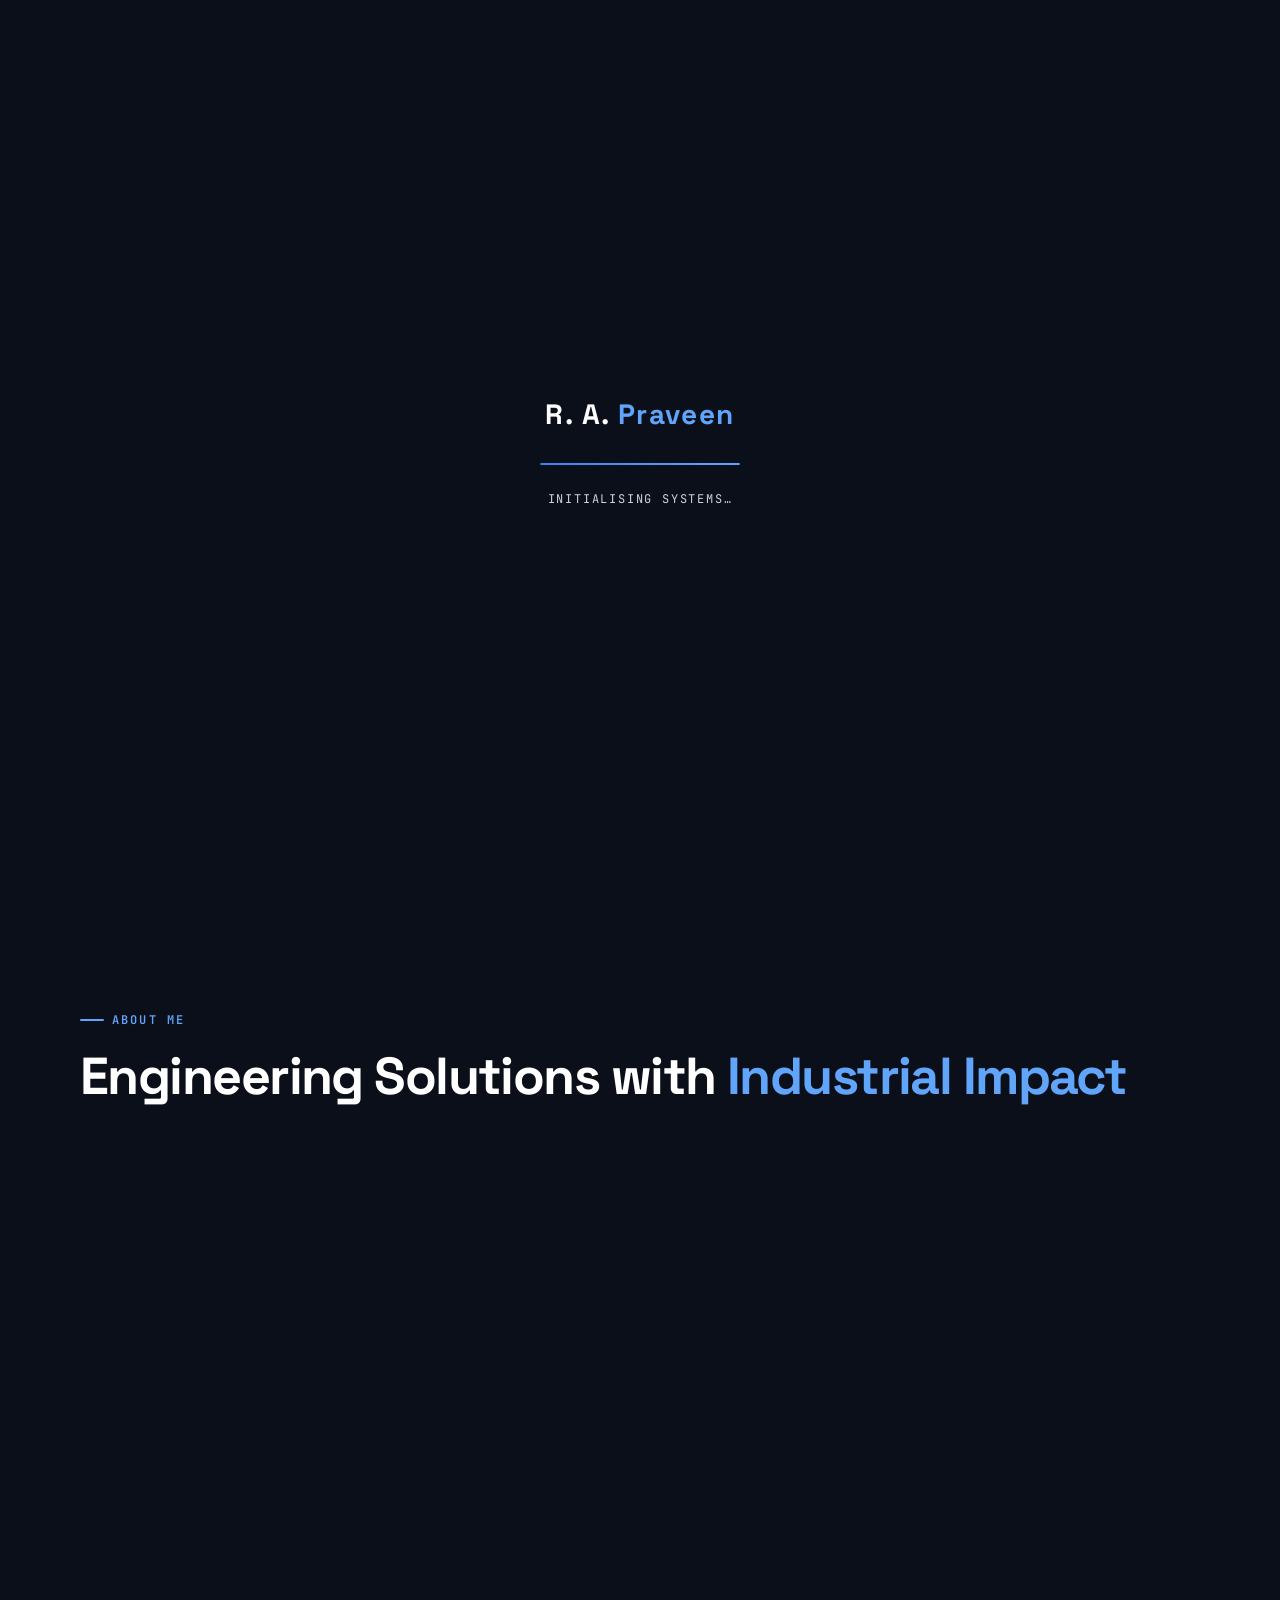
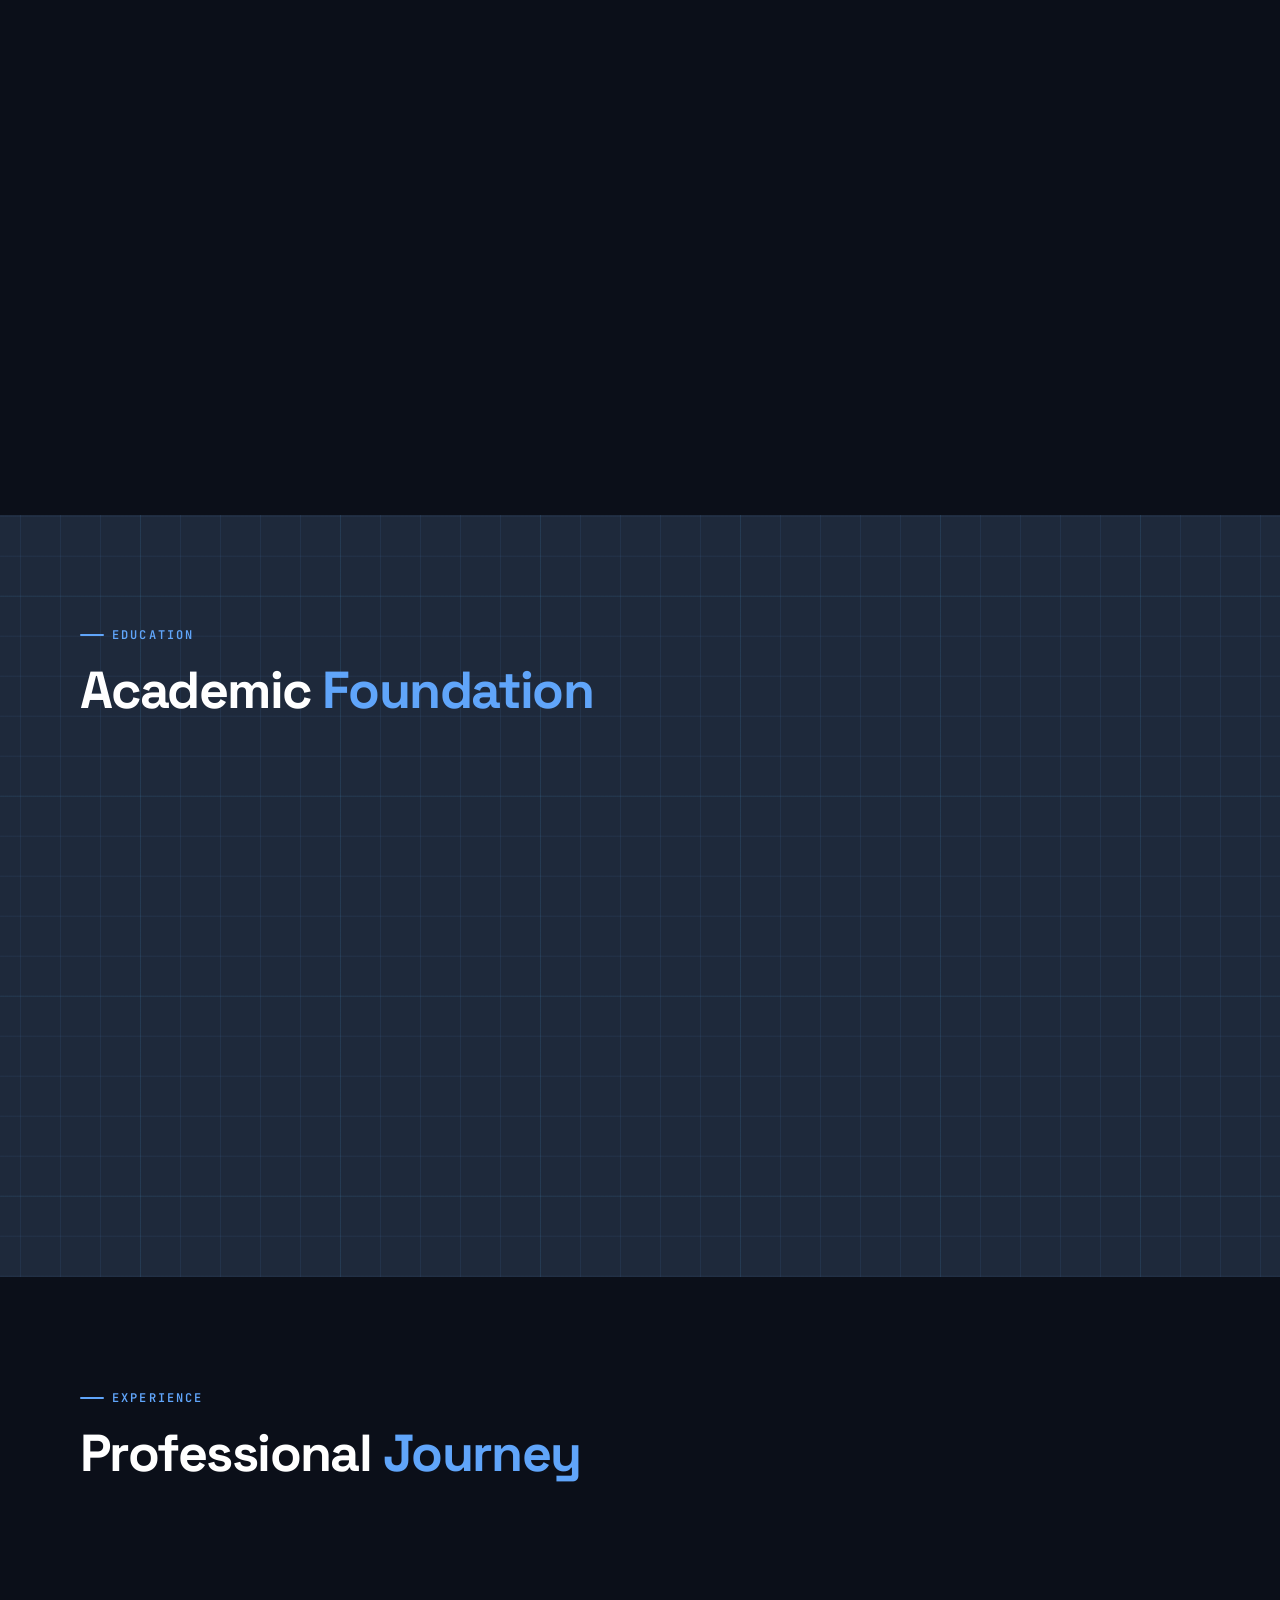
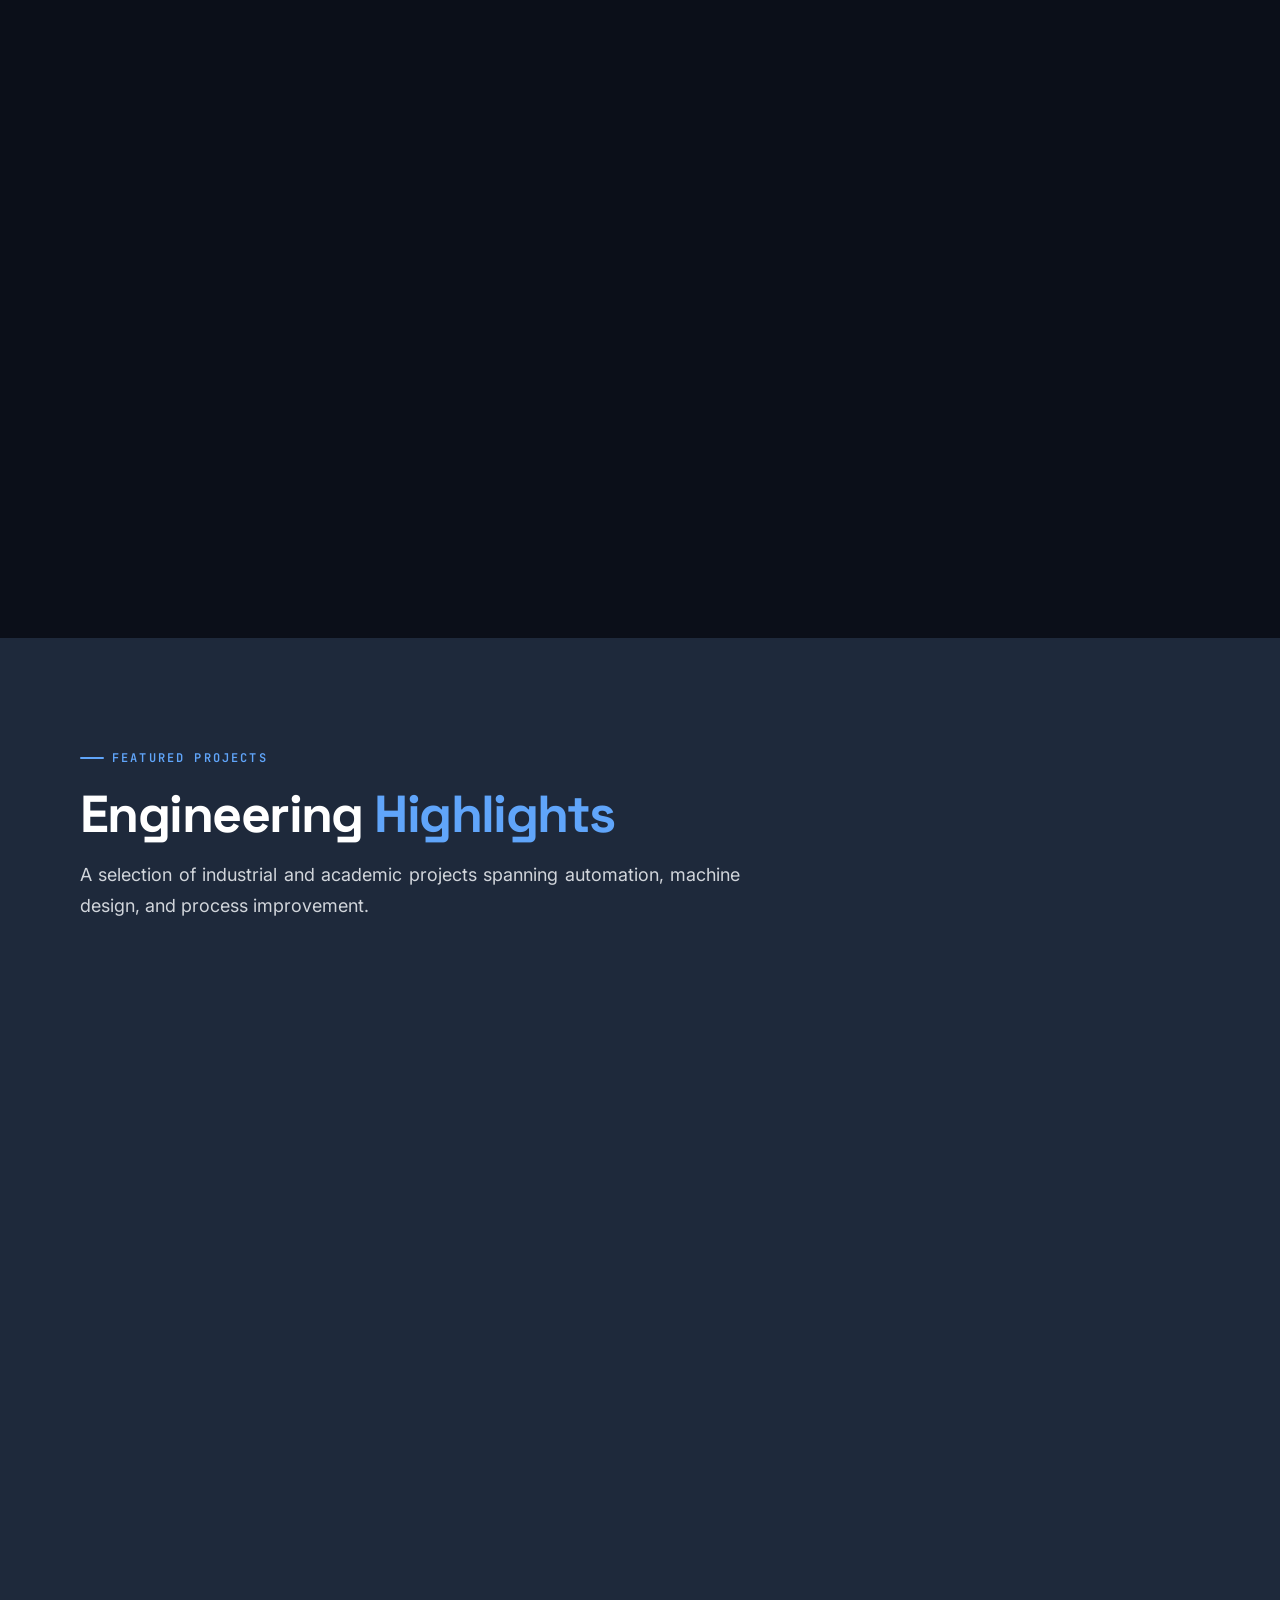
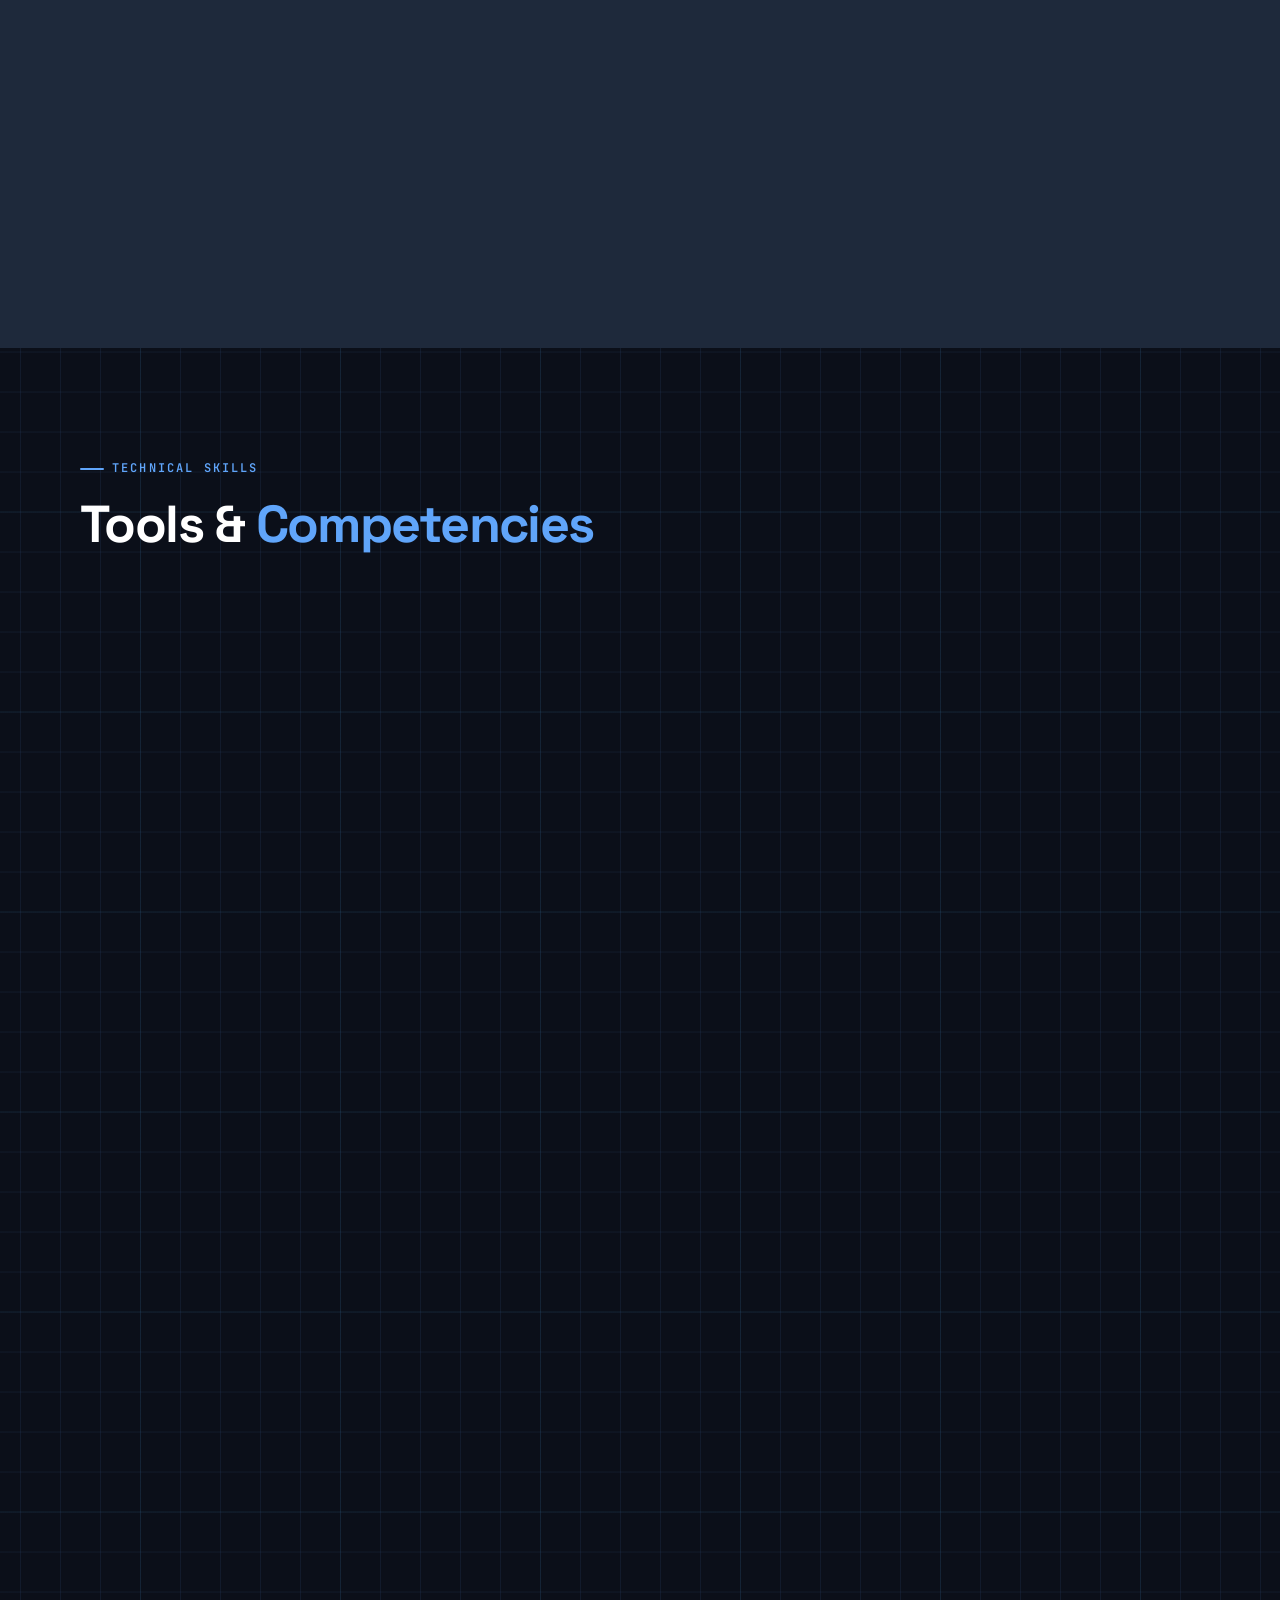
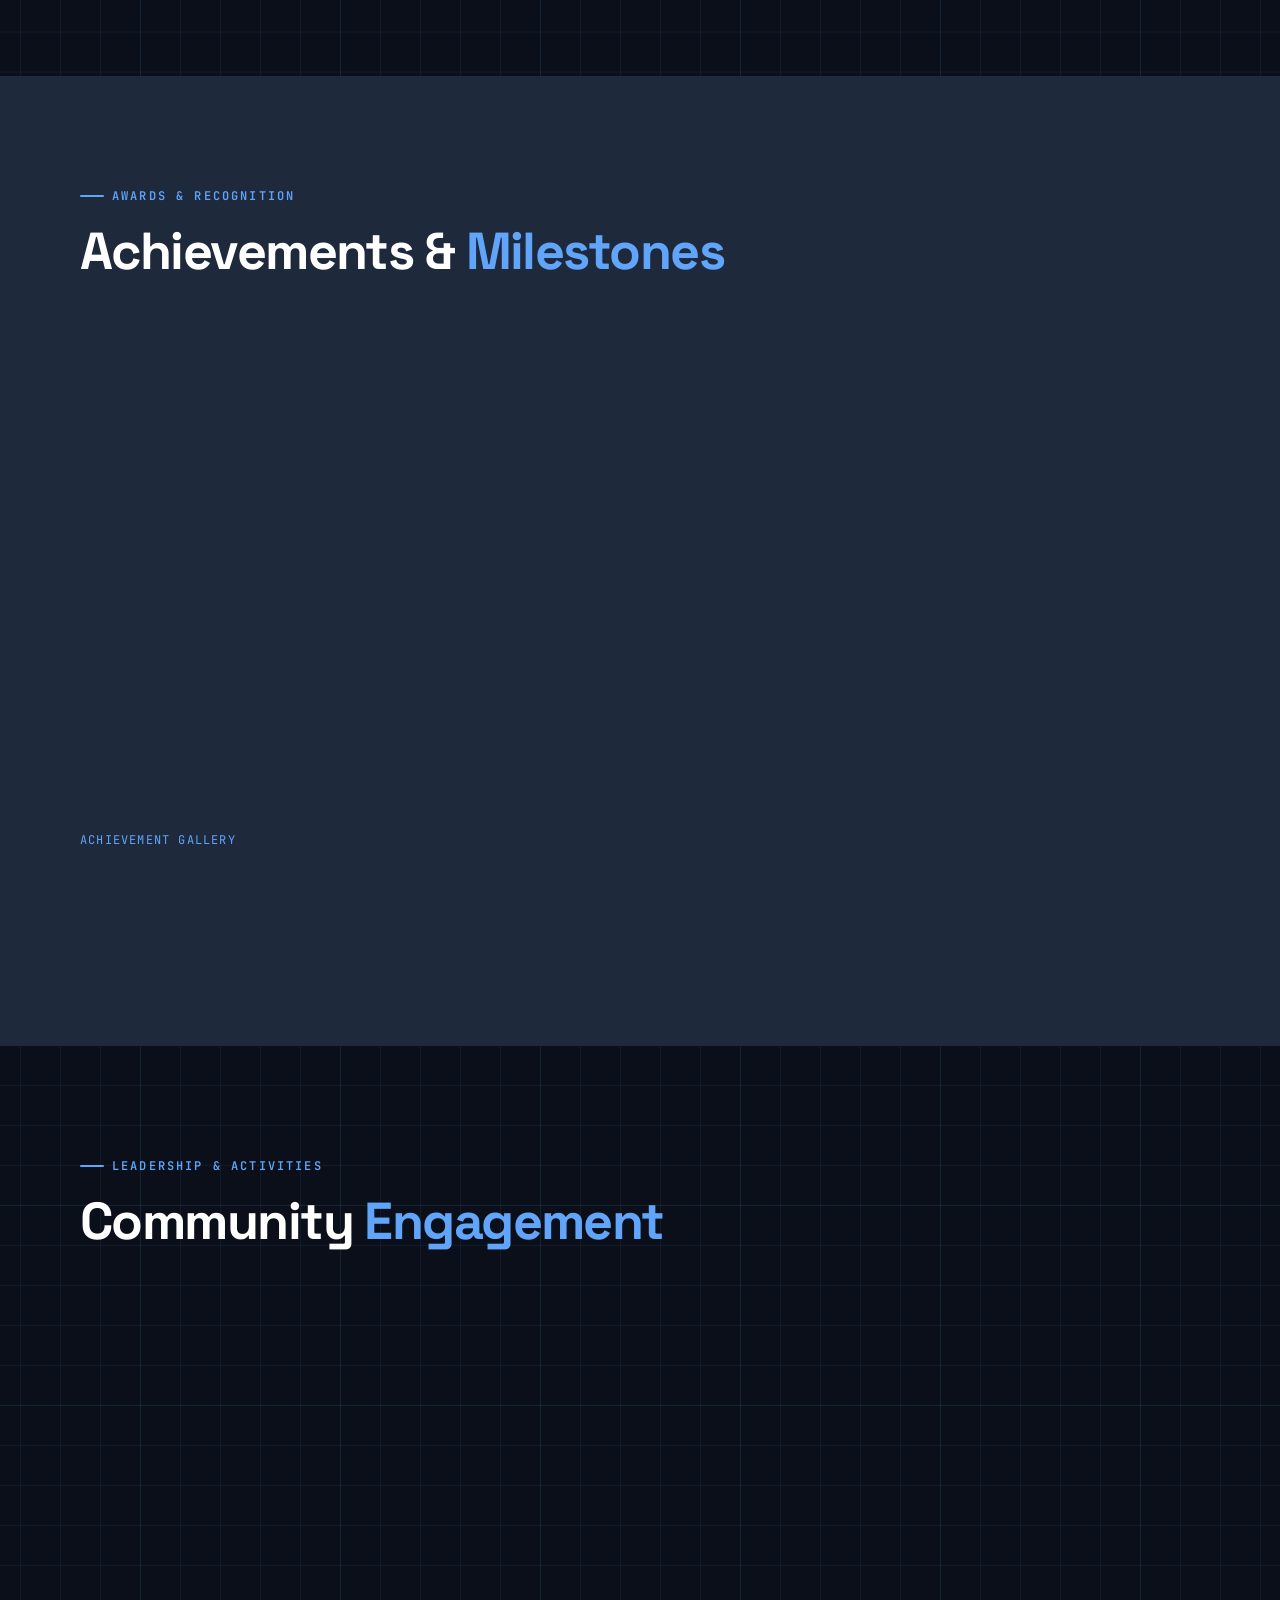
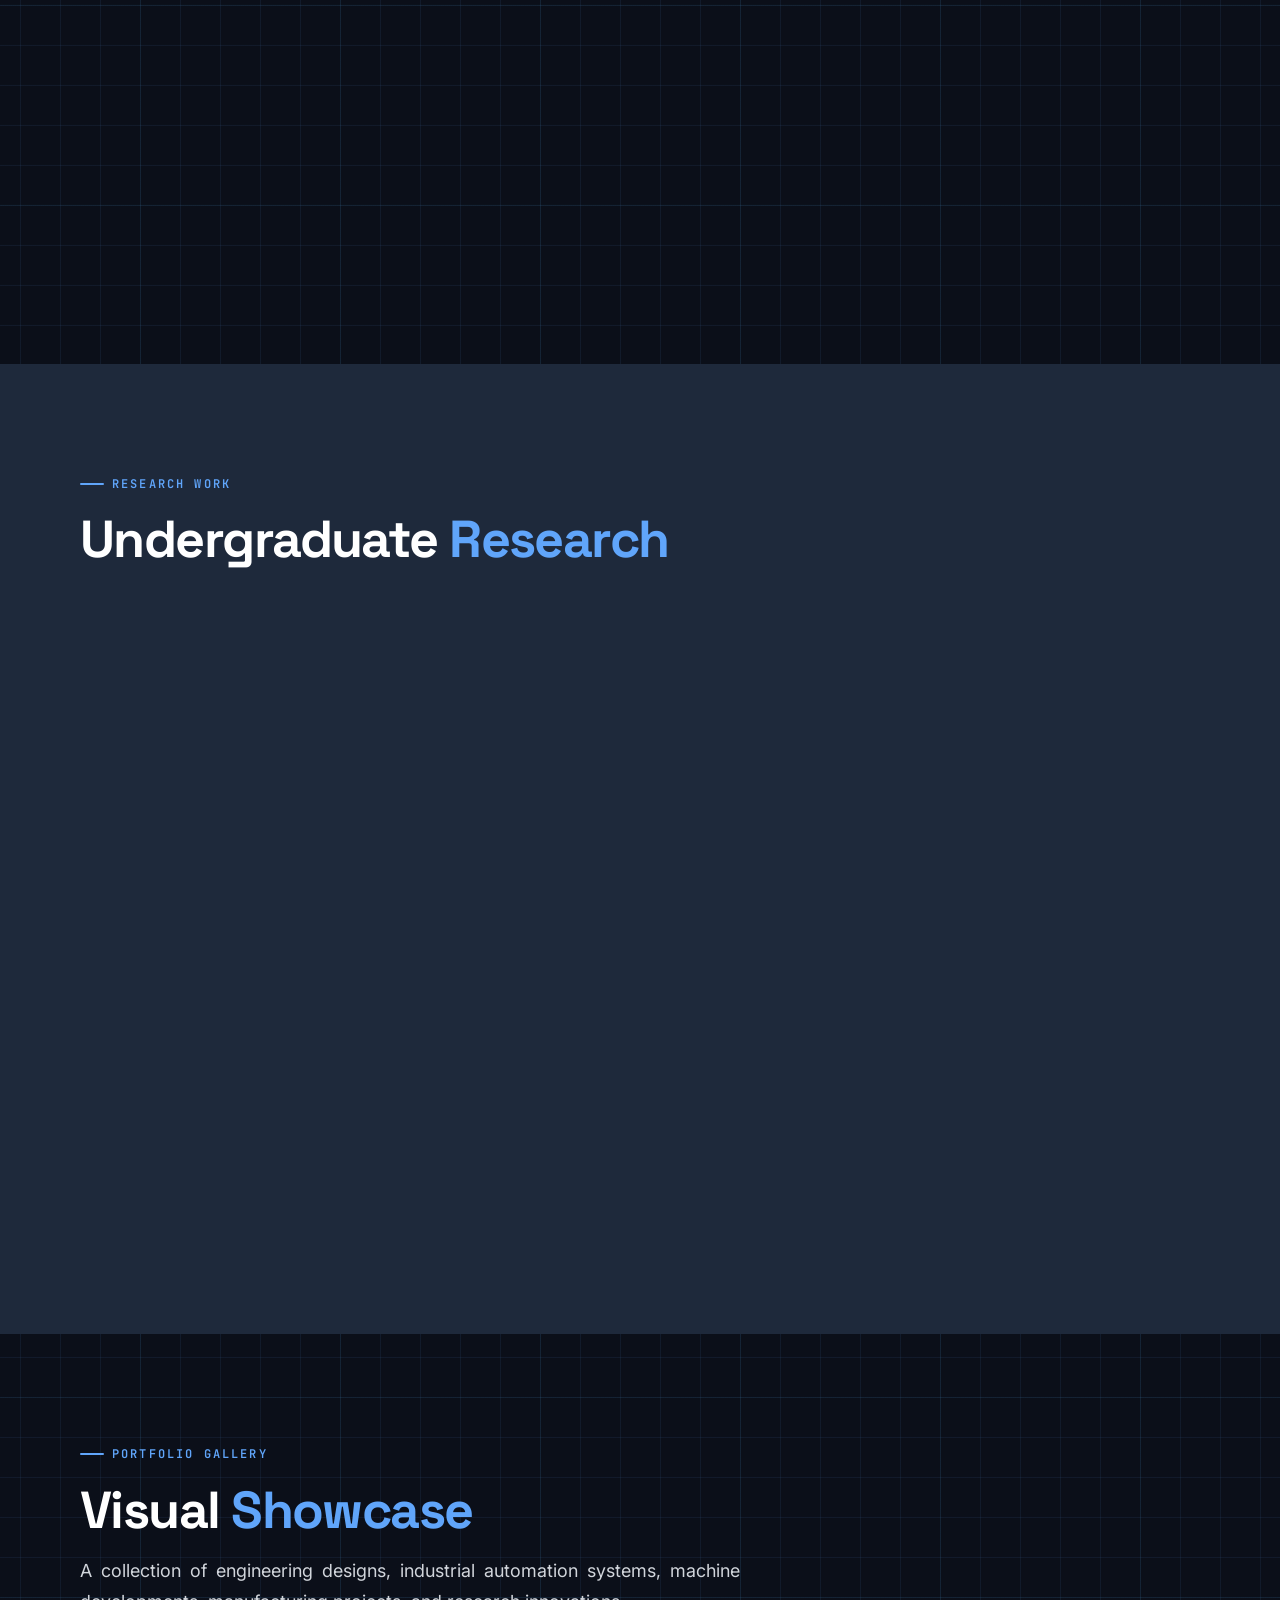
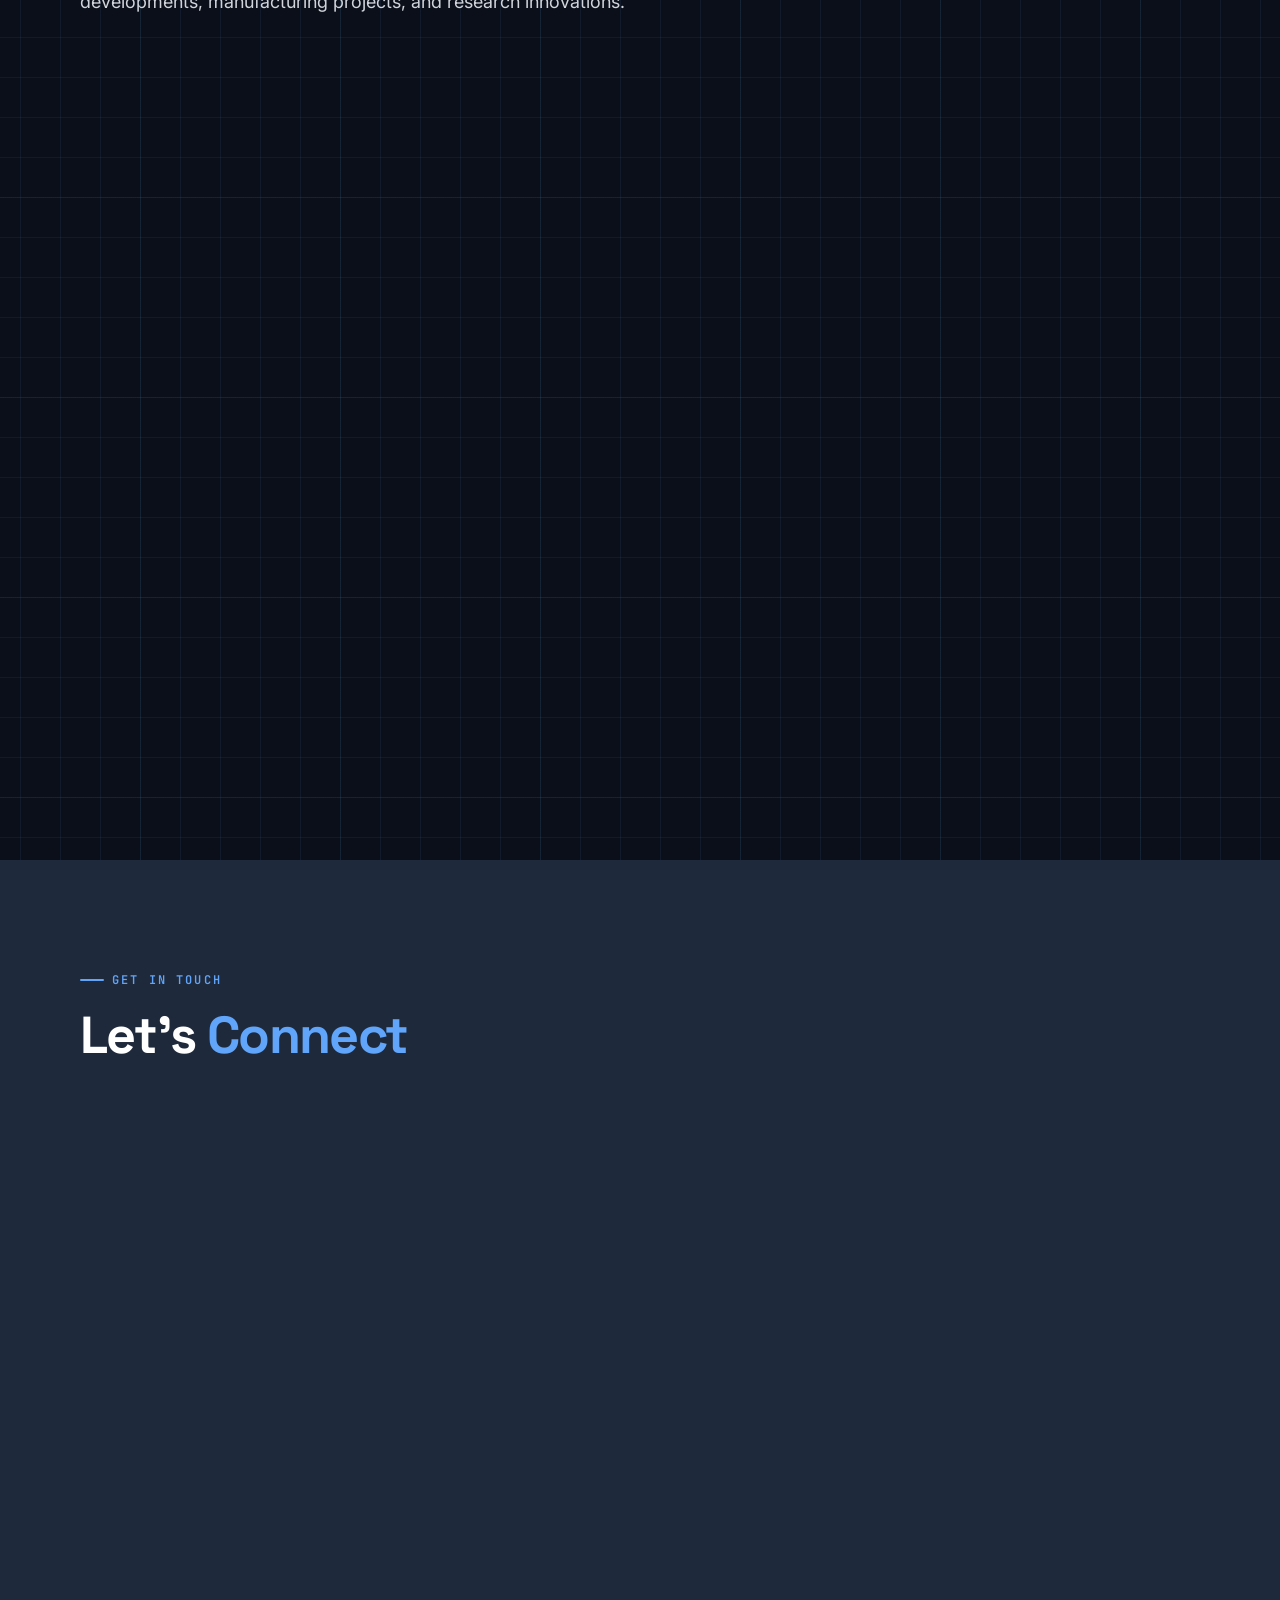
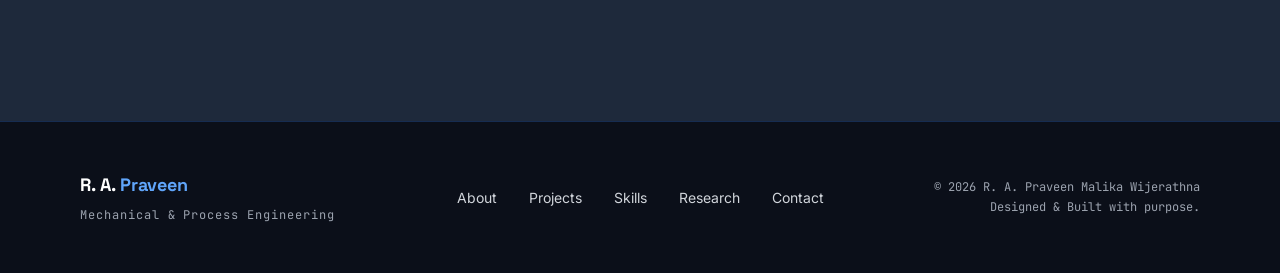
==== index.html @ 26862465 "Add dedicated project pages, update hero, fix email button" ====
<!DOCTYPE html>
<html lang="en" data-theme="dark">
<head>
  <meta charset="UTF-8" />
  <meta name="viewport" content="width=device-width, initial-scale=1.0" />
  <meta name="description" content="Portfolio of R. A. Praveen Malika Wijerathna — Graduate Mechanical Engineer specialising in industrial automation, machine design, PLC/HMI integration, and manufacturing process improvement." />
  <meta name="keywords" content="Mechanical Engineering, Graduate Engineer, Industrial Automation, PLC, HMI, SolidWorks, Machine Design, FMCG, Sri Lanka, University of Jaffna" />
  <meta name="author" content="R. A. Praveen Malika Wijerathna" />
  <title>Praveen Malika Wijerathna | Graduate Mechanical Engineer</title>

  <!-- Open Graph -->
  <meta property="og:title" content="Praveen Malika Wijerathna | Graduate Mechanical Engineer" />
  <meta property="og:description" content="Graduate Mechanical Engineer with hands-on industrial experience in machine design, manufacturing, process improvement, and engineering project execution." />
  <meta property="og:type" content="website" />

  <!-- Fonts -->
  <link rel="preconnect" href="https://fonts.googleapis.com" />
  <link rel="preconnect" href="https://fonts.gstatic.com" crossorigin />
  <link href="https://fonts.googleapis.com/css2?family=Space+Grotesk:wght@300;400;500;600;700&family=Inter:wght@300;400;500;600&family=JetBrains+Mono:wght@400;500;600&display=swap" rel="stylesheet" />

  <!-- Stylesheet -->
  <link rel="stylesheet" href="style.css" />

  <!-- Favicon (inline SVG data URI) -->
  <link rel="icon" href="data:image/svg+xml,<svg xmlns='http://www.w3.org/2000/svg' viewBox='0 0 32 32'><rect width='32' height='32' rx='6' fill='%23FF6B35'/><text x='50%25' y='50%25' dominant-baseline='central' text-anchor='middle' fill='white' font-size='18' font-family='sans-serif' font-weight='700'>P</text></svg>" />
</head>

<body>

  <!-- ══════════════════════════════════════════
       LOADING SCREEN
  ══════════════════════════════════════════ -->
  <div id="loading-screen" role="status" aria-label="Loading portfolio">
    <div class="loader-logo">R. A. <span>Praveen</span></div>
    <div class="loader-bar-track">
      <div class="loader-bar-fill"></div>
    </div>
    <div class="loader-label">Initialising Systems…</div>
  </div>

  <!-- ══════════════════════════════════════════
       SCROLL PROGRESS BAR
  ══════════════════════════════════════════ -->
  <div id="scroll-progress" role="progressbar" aria-label="Page scroll progress" aria-valuenow="0" aria-valuemin="0" aria-valuemax="100"></div>

  <!-- ══════════════════════════════════════════
       NAVIGATION
  ══════════════════════════════════════════ -->
  <header>
    <nav id="navbar" aria-label="Primary navigation">
      <div class="nav-inner">
        <!-- Logo -->
        <a href="#hero" class="nav-logo" aria-label="R. A. Praveen – Home">
          R. A.<span class="accent"> Praveen</span>
        </a>

        <!-- Desktop Links -->
        <ul class="nav-links" role="list">
          <li><a href="#about"      aria-label="Navigate to About section">About</a></li>
          <li><a href="#education"  aria-label="Navigate to Education section">Education</a></li>
          <li><a href="#experience" aria-label="Navigate to Experience section">Experience</a></li>
          <li><a href="#projects"   aria-label="Navigate to Projects section">Projects</a></li>
          <li><a href="#skills"     aria-label="Navigate to Skills section">Skills</a></li>
          <li><a href="#research"   aria-label="Navigate to Research section">Research</a></li>
          <li><a href="#contact"    aria-label="Navigate to Contact section">Contact</a></li>
        </ul>

        <!-- Controls -->
        <div class="nav-controls">
          <!-- Dark / Light Toggle -->
          <button class="theme-toggle" id="theme-toggle" aria-label="Toggle dark/light theme">
            <!-- Moon icon (shown in dark mode) -->
            <svg id="icon-moon" xmlns="http://www.w3.org/2000/svg" viewBox="0 0 24 24" fill="none" stroke="currentColor" stroke-width="2" stroke-linecap="round" stroke-linejoin="round" aria-hidden="true">
              <path d="M21 12.79A9 9 0 1 1 11.21 3 7 7 0 0 0 21 12.79z"/>
            </svg>
            <!-- Sun icon (shown in light mode) -->
            <svg id="icon-sun" xmlns="http://www.w3.org/2000/svg" viewBox="0 0 24 24" fill="none" stroke="currentColor" stroke-width="2" stroke-linecap="round" stroke-linejoin="round" aria-hidden="true" style="display:none;">
              <circle cx="12" cy="12" r="5"/><line x1="12" y1="1" x2="12" y2="3"/><line x1="12" y1="21" x2="12" y2="23"/><line x1="4.22" y1="4.22" x2="5.64" y2="5.64"/><line x1="18.36" y1="18.36" x2="19.78" y2="19.78"/><line x1="1" y1="12" x2="3" y2="12"/><line x1="21" y1="12" x2="23" y2="12"/><line x1="4.22" y1="19.78" x2="5.64" y2="18.36"/><line x1="18.36" y1="5.64" x2="19.78" y2="4.22"/>
            </svg>
          </button>

          <!-- Hamburger (mobile) -->
          <button class="hamburger" id="hamburger" aria-label="Open navigation menu" aria-expanded="false" aria-controls="nav-drawer">
            <span></span>
            <span></span>
            <span></span>
          </button>
        </div>
      </div>
    </nav>

    <!-- Mobile drawer -->
    <nav class="nav-drawer" id="nav-drawer" aria-label="Mobile navigation" aria-hidden="true">
      <a href="#about"      class="drawer-link">About</a>
      <a href="#education"  class="drawer-link">Education</a>
      <a href="#experience" class="drawer-link">Experience</a>
      <a href="#projects"   class="drawer-link">Projects</a>
      <a href="#skills"     class="drawer-link">Skills</a>
      <a href="#research"   class="drawer-link">Research</a>
      <a href="#contact"    class="drawer-link">Contact</a>
    </nav>
  </header>

  <!-- ══════════════════════════════════════════
       MAIN CONTENT
  ══════════════════════════════════════════ -->
  <main>

    <!-- ─────────────────────────────────────
         1. HERO SECTION
    ───────────────────────────────────────── -->
    <section id="hero" aria-label="Hero introduction">

      <!-- BACKGROUND -->
      <div class="hero-bg" aria-hidden="true">
        <div class="hero-bg-img"></div>
        <div class="hero-bg-overlay"></div>
        <div class="hero-bg-grid"></div>
      </div>

      <!-- FLOATING TECH SVGs -->
      <div class="hero-tech-elements" aria-hidden="true">
        <div class="tech-vector tv-gear" style="top:12%;left:4%;">
          <svg width="120" height="80" viewBox="0 0 130 90" fill="none" stroke="currentColor" stroke-width="1.2">
            <g class="gear-large" style="transform-origin:45px 45px;"><circle cx="45" cy="45" r="10" opacity="0.4"/><circle cx="45" cy="45" r="32"/><path d="M45 13L45 7M45 77L45 83M13 45L7 45M77 45L83 45"/><circle cx="45" cy="45" r="20" stroke-dasharray="2,2" opacity="0.4"/></g>
            <g class="gear-small" style="transform-origin:95px 45px;"><circle cx="95" cy="45" r="6" opacity="0.4"/><circle cx="95" cy="45" r="21"/><path d="M95 24L95 20M95 66L95 70M74 45L70 45M116 45L120 45"/></g>
          </svg>
        </div>
        <div class="tech-vector tv-plc" style="bottom:15%;left:4%;">
          <svg width="110" height="120" viewBox="0 0 120 150" fill="none" stroke="currentColor" stroke-width="1.2">
            <path d="M10 10L50 10L50 60L110 60" opacity="0.3"/>
            <path d="M10 90L70 90L70 40L110 40" opacity="0.3"/>
            <path class="circuit-pulse cp-1" d="M10 10L50 10L50 60L110 60"/>
            <path class="circuit-pulse cp-2" d="M10 90L70 90L70 40L110 40"/>
            <circle cx="10" cy="10" r="3" fill="currentColor" opacity="0.5"/>
            <circle cx="10" cy="90" r="3" fill="currentColor" opacity="0.5"/>
            <rect x="75" y="5" width="35" height="22" rx="2" stroke-dasharray="2,2" opacity="0.4"/>
            <text x="92" y="19" font-family="monospace" font-size="8" fill="currentColor" opacity="0.6" text-anchor="middle">CPU</text>
          </svg>
        </div>
      </div>

      <!-- MAIN HERO CONTENT -->
      <div class="hero-content-wrapper">
        <div class="hero-two-col">

          <!-- LEFT: Text Content -->
          <div class="hero-left">

            <!-- Available Badge -->
            <div class="hero-available-badge">
              <span class="hero-badge-dot"></span>
              Available for Opportunities
            </div>

            <!-- Name -->
            <h1 class="hero-name">
              <span class="hero-name-first">R. A. Praveen</span>
              <span class="hero-name-last">Malika Wijerathna</span>
            </h1>

            <!-- Title line -->
            <div class="hero-title-line">
              <span class="hero-dash">—</span>
              <span class="hero-title-text">Graduate Mechanical Engineer</span>
              <span class="hero-title-sep"> | </span>
              <span class="hero-title-uni">University of Jaffna</span>
            </div>

            <!-- Description -->
            <p class="hero-desc">
              Graduate Mechanical Engineer with hands-on industrial experience in machine design, manufacturing, process improvement, and engineering project execution within a high-volume FMCG environment. Experienced in developing industrial equipment, supervising fabrication, coordinating equipment installation and commissioning, and implementing practical engineering solutions. Proficient in SolidWorks, PLC/HMI integration, engineering documentation, and cross-functional collaboration, with a strong commitment to continuous improvement and operational excellence.
            </p>

            <!-- Buttons -->
            <div class="hero-btns">
              <a href="CV_Praveen_new.pdf" class="hero-btn-primary" download="CV_Praveen_new.pdf" aria-label="Download CV as PDF">
                <svg xmlns="http://www.w3.org/2000/svg" viewBox="0 0 24 24" fill="none" stroke="currentColor" stroke-width="2.2" stroke-linecap="round" stroke-linejoin="round" aria-hidden="true"><path d="M21 15v4a2 2 0 0 1-2 2H5a2 2 0 0 1-2-2v-4"/><polyline points="7 10 12 15 17 10"/><line x1="12" y1="15" x2="12" y2="3"/></svg>
                <div class="hero-btn-label">
                  <strong>Download CV</strong>
                  <small>CV</small>
                </div>
              </a>
              <a href="mailto:Praveenmalika7@gmail.com?subject=Engineering%20Portfolio%20Inquiry&amp;body=Hello%20Praveen,%0D%0A%0D%0AI%20visited%20your%20engineering%20portfolio%20and%20would%20like%20to%20contact%20you%20regarding%20an%20opportunity.%0D%0A%0D%0ARegards," class="hero-btn-outline" aria-label="Send Email to Praveen">
                <svg xmlns="http://www.w3.org/2000/svg" viewBox="0 0 24 24" fill="none" stroke="currentColor" stroke-width="2.2" stroke-linecap="round" stroke-linejoin="round" aria-hidden="true"><path d="M4 4h16c1.1 0 2 .9 2 2v12c0 1.1-.9 2-2 2H4c-1.1 0-2-.9-2-2V6c0-1.1.9-2 2-2z"/><polyline points="22,6 12,13 2,6"/></svg>
                Get In Touch
              </a>

            </div>

            <!-- Stats Row – Glassmorphism Cards -->
            <div class="hero-stats">
              <div class="hero-stat-card">
                <div class="hero-stat-icon">
                  <svg xmlns="http://www.w3.org/2000/svg" viewBox="0 0 24 24" fill="none" stroke="currentColor" stroke-width="2" stroke-linecap="round" stroke-linejoin="round"><rect x="2" y="7" width="20" height="14" rx="2"/><path d="M16 7V5a2 2 0 0 0-2-2h-4a2 2 0 0 0-2 2v2"/></svg>
                </div>
                <div class="hero-stat-val"><span class="hero-stat-num" data-target="1">0</span><span class="hero-stat-sfx">+</span></div>
                <div class="hero-stat-label">Industrial<br>Experience</div>
              </div>
              <div class="hero-stat-card">
                <div class="hero-stat-icon">
                  <svg xmlns="http://www.w3.org/2000/svg" viewBox="0 0 24 24" fill="none" stroke="currentColor" stroke-width="2" stroke-linecap="round" stroke-linejoin="round"><circle cx="12" cy="12" r="3"/><path d="M19.07 4.93a10 10 0 0 1 0 14.14"/><path d="M4.93 4.93a10 10 0 0 0 0 14.14"/><path d="M15.54 8.46a5 5 0 0 1 0 7.07"/><path d="M8.46 8.46a5 5 0 0 0 0 7.07"/></svg>
                </div>
                <div class="hero-stat-val"><span class="hero-stat-num" data-target="5">0</span><span class="hero-stat-sfx">+</span></div>
                <div class="hero-stat-label">Engineering<br>Projects</div>
              </div>
              <div class="hero-stat-card">
                <div class="hero-stat-icon">
                  <svg xmlns="http://www.w3.org/2000/svg" viewBox="0 0 24 24" fill="none" stroke="currentColor" stroke-width="2" stroke-linecap="round" stroke-linejoin="round"><circle cx="12" cy="8" r="6"/><path d="M15.477 12.89L17 22l-5-3-5 3 1.523-9.11"/></svg>
                </div>
                <div class="hero-stat-val"><span class="hero-stat-num" data-target="2">0</span><span class="hero-stat-sfx">×</span></div>
                <div class="hero-stat-label">IESL<br>Awards</div>
              </div>
            </div>

            <!-- Social Icons – Clean horizontal row -->
            <div class="hero-socials" aria-label="Social media profiles">
              <a href="http://www.linkedin.com/in/praveen-malika-89613b2a8" target="_blank" rel="noopener noreferrer" class="hero-social-item" aria-label="LinkedIn Profile">
                <div class="hero-social-icon">
                  <svg xmlns="http://www.w3.org/2000/svg" viewBox="0 0 24 24" fill="none" stroke="currentColor" stroke-width="2.2" stroke-linecap="round" stroke-linejoin="round"><path d="M16 8a6 6 0 0 1 6 6v7h-4v-7a2 2 0 0 0-2-2 2 2 0 0 0-2 2v7h-4v-7a6 6 0 0 1 6-6z"/><rect x="2" y="9" width="4" height="12"/><circle cx="4" cy="4" r="2"/></svg>
                </div>
                <span>LinkedIn</span>
              </a>
              <a href="mailto:Praveenmalika7@gmail.com?subject=Engineering%20Portfolio%20Inquiry&amp;body=Hello%20Praveen,%0D%0A%0D%0AI%20visited%20your%20engineering%20portfolio%20and%20would%20like%20to%20contact%20you%20regarding%20an%20opportunity.%0D%0A%0D%0ARegards," class="hero-social-item" aria-label="Email Praveen">
                <div class="hero-social-icon">
                  <svg xmlns="http://www.w3.org/2000/svg" viewBox="0 0 24 24" fill="none" stroke="currentColor" stroke-width="2.2" stroke-linecap="round" stroke-linejoin="round"><path d="M4 4h16c1.1 0 2 .9 2 2v12c0 1.1-.9 2-2 2H4c-1.1 0-2-.9-2-2V6c0-1.1.9-2 2-2z"/><polyline points="22,6 12,13 2,6"/></svg>
                </div>
                <span>Email</span>
              </a>
              <a href="https://www.facebook.com/share/1Y6AmAjWGA/" target="_blank" rel="noopener noreferrer" class="hero-social-item" aria-label="Facebook Profile">
                <div class="hero-social-icon">
                  <svg xmlns="http://www.w3.org/2000/svg" viewBox="0 0 24 24" fill="none" stroke="currentColor" stroke-width="2.2" stroke-linecap="round" stroke-linejoin="round"><path d="M18 2h-3a5 5 0 0 0-5 5v3H7v4h3v8h4v-8h3l1-4h-4V7a1 1 0 0 1 1-1h3z"/></svg>
                </div>
                <span>Facebook</span>
              </a>
              <a href="tel:+94740797588" class="hero-social-item" aria-label="Phone">
                <div class="hero-social-icon">
                  <svg xmlns="http://www.w3.org/2000/svg" viewBox="0 0 24 24" fill="none" stroke="currentColor" stroke-width="2.2" stroke-linecap="round" stroke-linejoin="round"><path d="M22 16.92v3a2 2 0 0 1-2.18 2 19.79 19.79 0 0 1-8.63-3.07A19.5 19.5 0 0 1 4.69 12 19.79 19.79 0 0 1 1.61 3.35 2 2 0 0 1 3.58 1h3a2 2 0 0 1 2 1.72c.127.96.361 1.903.7 2.81a2 2 0 0 1-.45 2.11L7.91 8.56a16 16 0 0 0 6.07 6.07l.82-.82a2 2 0 0 1 2.11-.45c.907.339 1.85.573 2.81.7A2 2 0 0 1 22 16.92z"/></svg>
                </div>
                <span>0740 797 588</span>
              </a>
            </div>

          </div><!-- /hero-left -->

          <!-- RIGHT: Profile Photo -->
          <div class="hero-right">
            <div class="hero-profile-wrap">
              <div class="hero-profile-glow"></div>
              <div class="hero-profile-ring hero-ring-outer"></div>
              <div class="hero-profile-ring hero-ring-mid"></div>
              <div class="hero-profile-img-wrap">
                <img src="dp.jpeg" alt="R. A. Praveen Malika Wijerathna" class="hero-profile-img" />
              </div>
              <div class="hero-orbit-dot"></div>
            </div>
          </div><!-- /hero-right -->

        </div><!-- /hero-two-col -->
      </div><!-- /hero-content-wrapper -->

      <!-- Scroll Indicator -->
      <div class="hero-scroll-indicator" aria-label="Scroll down">
        <div class="hero-scroll-mouse"></div>
        <span>SCROLL DOWN</span>
      </div>

    </section>


    <!-- ─────────────────────────────────────
         2. ABOUT SECTION
    ───────────────────────────────────────── -->
    <section id="about" class="section" aria-labelledby="about-title">
      <div class="container">
        <div class="section-label">About Me</div>
        <h2 class="section-title" id="about-title">Engineering Solutions with <em>Industrial Impact</em></h2>

        <div class="about-grid">
          <!-- Left: Text -->
          <div class="about-text reveal">
            <p>
              I am a Graduate Mechanical Engineer with hands-on industrial experience in machine design, industrial automation, manufacturing process improvement, and engineering project execution within a high-volume FMCG manufacturing environment. During my internship at Hemas Consumer Brands, I contributed to industrial equipment development, automation system integration, and machine commissioning while collaborating with multidisciplinary engineering teams.
            </p>
            <p>
              My engineering expertise spans the complete project lifecycle — from concept development and 3D modelling in SolidWorks to electrical panel design, PLC/HMI integration, fabrication supervision, equipment installation, commissioning, commercial production trials, and engineering documentation. I enjoy transforming engineering concepts into practical, reliable, and efficient industrial solutions.
            </p>
            <p>
              I have practical experience working collaboratively with Production, Quality Assurance, Research &amp; Development, Safety, and external contractors while applying continuous improvement methodologies including 5S, Kaizen, FMEA, vibration analysis, and structured engineering documentation to improve manufacturing performance.
            </p>
            <p>
              I am passionate about industrial automation, machine design, manufacturing engineering, and continuous innovation, with a strong commitment to developing practical engineering solutions that improve productivity, reliability, and operational excellence.
            </p>

            <!-- Tool tags -->
            <div class="about-tools" aria-label="Primary tools">
              <span class="tool-tag">SolidWorks</span>
              <span class="tool-tag">Siemens PLC/HMI</span>
              <span class="tool-tag">MATLAB Simulink</span>
              <span class="tool-tag">MATLAB Simscape</span>
              <span class="tool-tag">EPLAN</span>
              <span class="tool-tag">Servo Drives</span>
              <span class="tool-tag">VFD Configuration</span>
              <span class="tool-tag">Machine Design</span>
              <span class="tool-tag">Industrial Automation</span>
              <span class="tool-tag">Engineering Documentation</span>
              <span class="tool-tag">5S</span>
              <span class="tool-tag">Kaizen</span>
              <span class="tool-tag">FMEA</span>
              <span class="tool-tag">Vibration Analysis</span>
              <span class="tool-tag">Root Cause Analysis</span>
            </div>
          </div>

          <!-- Right: Strength cards -->
          <div class="strength-cards stagger reveal from-right" aria-label="Key strengths">
            <!-- Card 1 -->
            <article class="strength-card">
              <div class="strength-icon" aria-hidden="true">
                <svg xmlns="http://www.w3.org/2000/svg" viewBox="0 0 24 24" fill="none" stroke="currentColor" stroke-width="2" stroke-linecap="round" stroke-linejoin="round"><rect x="2" y="7" width="20" height="14" rx="2"/><path d="M16 3H8"/><path d="M12 3v4"/><circle cx="12" cy="14" r="3"/></svg>
              </div>
              <div class="strength-title">Industrial Automation</div>
              <div class="strength-desc">Integrated Siemens PLC, HMI, servo drives, VFDs, pneumatic systems, and industrial control solutions for manufacturing equipment while supporting commissioning and commercial production.</div>
            </article>

            <!-- Card 2 -->
            <article class="strength-card">
              <div class="strength-icon" aria-hidden="true">
                <svg xmlns="http://www.w3.org/2000/svg" viewBox="0 0 24 24" fill="none" stroke="currentColor" stroke-width="2" stroke-linecap="round" stroke-linejoin="round"><path d="M12 2L2 7l10 5 10-5-10-5z"/><path d="M2 17l10 5 10-5"/><path d="M2 12l10 5 10-5"/></svg>
              </div>
              <div class="strength-title">Machine Design &amp; Product Development</div>
              <div class="strength-desc">Designed industrial equipment, machine frameworks, positioning mechanisms, fabrication drawings, engineering documentation, and production-ready assemblies using SolidWorks.</div>
            </article>

            <!-- Card 3 -->
            <article class="strength-card">
              <div class="strength-icon" aria-hidden="true">
                <svg xmlns="http://www.w3.org/2000/svg" viewBox="0 0 24 24" fill="none" stroke="currentColor" stroke-width="2" stroke-linecap="round" stroke-linejoin="round"><polyline points="22 12 18 12 15 21 9 3 6 12 2 12"/></svg>
              </div>
              <div class="strength-title">Industrial Engineering &amp; Commissioning</div>
              <div class="strength-desc">Supervised fabrication, coordinated contractor activities, managed equipment installation, commissioning, commercial production trials, and engineering implementation across manufacturing operations.</div>
            </article>

            <!-- Card 4 -->
            <article class="strength-card">
              <div class="strength-icon" aria-hidden="true">
                <svg xmlns="http://www.w3.org/2000/svg" viewBox="0 0 24 24" fill="none" stroke="currentColor" stroke-width="2" stroke-linecap="round" stroke-linejoin="round"><path d="M17 21v-2a4 4 0 0 0-4-4H5a4 4 0 0 0-4 4v2"/><circle cx="9" cy="7" r="4"/><path d="M23 21v-2a4 4 0 0 0-3-3.87"/><path d="M16 3.13a4 4 0 0 1 0 7.75"/></svg>
              </div>
              <div class="strength-title">Continuous Improvement</div>
              <div class="strength-desc">Applied engineering methodologies including 5S, Kaizen, FMEA, vibration analysis, root cause analysis, and structured engineering documentation to improve productivity and operational reliability.</div>
            </article>
          </div>
        </div>
      </div>
    </section>

    <!-- ─────────────────────────────────────
         3. EDUCATION SECTION
    ───────────────────────────────────────── -->
    <section id="education" class="section" aria-labelledby="education-title">
      <div class="blueprint-bg" aria-hidden="true"></div>
      <div class="container" style="position:relative;z-index:1;">
        <div class="section-label">Education</div>
        <h2 class="section-title" id="education-title">Academic <em>Foundation</em></h2>

        <article class="edu-card reveal" style="margin-top: var(--space-2xl);">
          <div class="edu-icon-wrap" aria-hidden="true">
            <svg xmlns="http://www.w3.org/2000/svg" viewBox="0 0 24 24" fill="none" stroke="currentColor" stroke-width="2" stroke-linecap="round" stroke-linejoin="round"><path d="M22 10v6M2 10l10-5 10 5-10 5z"/><path d="M6 12v5c3 3 9 3 12 0v-5"/></svg>
          </div>

          <div class="edu-body">
            <div class="edu-meta">Apr 2022 – Jul 2026 &nbsp;·&nbsp; <span style="color:var(--clr-success);font-weight:600;">Graduated</span></div>
            <h3 class="edu-degree">BSc (Hons) in Mechanical and Process Engineering</h3>
            <p class="edu-institution">University of Jaffna, Sri Lanka</p>

            <div class="edu-detail">
              <svg xmlns="http://www.w3.org/2000/svg" viewBox="0 0 24 24" fill="none" stroke="currentColor" stroke-width="2" stroke-linecap="round" stroke-linejoin="round" aria-hidden="true"><path d="M21 10c0 7-9 13-9 13s-9-6-9-13a9 9 0 0 1 18 0z"/><circle cx="12" cy="10" r="3"/></svg>
              Faculty of Engineering, Jaffna, Sri Lanka
            </div>
            <div class="edu-detail">
              <svg xmlns="http://www.w3.org/2000/svg" viewBox="0 0 24 24" fill="none" stroke="currentColor" stroke-width="2" stroke-linecap="round" stroke-linejoin="round" aria-hidden="true"><rect x="3" y="4" width="18" height="18" rx="2" ry="2"/><line x1="16" y1="2" x2="16" y2="6"/><line x1="8" y1="2" x2="8" y2="6"/><line x1="3" y1="10" x2="21" y2="10"/></svg>
              Completed 4-Year Honours Degree Programme
            </div>

            <div class="edu-badge edu-badge-completed" aria-label="Research project completed">
              <svg xmlns="http://www.w3.org/2000/svg" viewBox="0 0 24 24" fill="none" stroke="currentColor" stroke-width="2.5" stroke-linecap="round" stroke-linejoin="round" style="width:13px;height:13px;flex-shrink:0;"><polyline points="20 6 9 17 4 12"/></svg>
              Completed Research Project &mdash; Hybrid Powered Thermoelectric Refrigerator
            </div>
            <p class="edu-research-desc">Successfully completed an undergraduate research project involving the modelling, development, experimental validation, and performance assessment of a hybrid-powered thermoelectric refrigerator using MATLAB Simulink/Simscape and prototype testing.</p>
          </div>
        </article>
      </div>
    </section>

    <!-- ─────────────────────────────────────
         4. PROFESSIONAL EXPERIENCE
    ───────────────────────────────────────── -->
    <section id="experience" class="section" aria-labelledby="experience-title">
      <div class="container">
        <div class="section-label">Experience</div>
        <h2 class="section-title" id="experience-title">Professional <em>Journey</em></h2>

        <div class="timeline mt-2xl reveal">
          <div class="timeline-item">
            <div class="timeline-meta">Nov 2025 – May 2026 &nbsp;·&nbsp; Industrial Experience</div>
            <h3 class="timeline-title">Automation &amp; Machine Design Engineering Intern</h3>
            <div class="timeline-company">
              Hemas Consumer Brands
              <span class="company-badge">Dankotuwa, Sri Lanka</span>
            </div>
            <div class="timeline-body">
              <ul aria-label="Responsibilities and achievements">
                <li>Executed machine design, industrial automation, and manufacturing improvement projects within a high-volume FMCG manufacturing environment.</li>
                <li>Engineered mechanical components, developed 3D models, detailed engineering drawings, and technical documentation using SolidWorks.</li>
                <li>Integrated Siemens PLC and HMI control systems with mechanical equipment to support industrial automation projects.</li>
                <li>Supervised fabrication activities carried out by outsourced contractors, ensuring quality and compliance with engineering specifications.</li>
                <li>Executed equipment installation, commissioning, and commercial production trials while coordinating design modifications based on operational feedback.</li>
                <li>Collaborated closely with Production, Quality Assurance, Research &amp; Development, Safety, and external contractors throughout machine development and implementation.</li>
                <li>Applied engineering methodologies including 5S, Kaizen, FMEA, vibration analysis, root cause analysis, and structured engineering documentation to support continuous improvement initiatives.</li>
              </ul>
            </div>

            <!-- Key Contributions -->
            <div class="timeline-contributions" aria-label="Key contributions">
              <div class="timeline-contrib-label">Key Contributions</div>
              <div class="timeline-contrib-badges">
                <span class="contrib-badge">Machine Design</span>
                <span class="contrib-badge">Industrial Automation</span>
                <span class="contrib-badge">PLC/HMI Integration</span>
                <span class="contrib-badge">SolidWorks</span>
                <span class="contrib-badge">Commissioning</span>
                <span class="contrib-badge">Fabrication Supervision</span>
                <span class="contrib-badge">Engineering Documentation</span>
                <span class="contrib-badge">Continuous Improvement</span>
              </div>
            </div>

          </div>
        </div>
      </div>
    </section>

    <!-- ─────────────────────────────────────
         5. PROJECTS SECTION
    ───────────────────────────────────────── -->
    <section id="projects" class="section" aria-labelledby="projects-title">
      <div class="container">
        <div class="section-label">Featured Projects</div>
        <h2 class="section-title" id="projects-title">Engineering <em>Highlights</em></h2>
        <p class="section-subtitle">A selection of industrial and academic projects spanning automation, machine design, and process improvement.</p>

        <!-- ★ FEATURED PROJECT — Semi-Automatic Shampoo Filling Machine -->
        <div class="featured-project-wrap reveal" id="featured-project-section" aria-label="Featured Project: Semi-Automatic Shampoo Filling Machine">

          <!-- Top accent bar -->
          <div class="fp-topbar">
            <span class="fp-topbar-star">★</span>
            <span class="fp-topbar-text">Featured Project — Flagship Engineering Showcase</span>
            <span class="fp-topbar-right">Hemas Manufacturing (Pvt.) Ltd. · 2025–2026</span>
          </div>

          <!-- Compact card header (always visible) -->
          <div class="fp-header">
            <div class="fp-header-left">
              <div class="fp-meta-line">
                <span>Hemas Manufacturing (Pvt.) Ltd.</span>
                <span class="fp-meta-dot"></span>
                <span>Dankotuwa, Sri Lanka</span>
                <span class="fp-meta-dot"></span>
                <span>Nov 2025 – May 2026</span>
                <span class="fp-meta-dot"></span>
                <span class="fp-status-badge">
                  <span class="status-dot" aria-hidden="true"></span>
                  Commercially Commissioned
                </span>
              </div>

              <h3 class="fp-title">Semi-Automatic Shampoo Filling Machine Development</h3>

              <p class="fp-summary">
                An individual industrial internship project completed at Hemas Manufacturing (Pvt.) Ltd., involving the design, development, automation, testing, commissioning, and commercial implementation of a Semi-Automatic Shampoo Filling Machine. The project encompassed complete machine design in SolidWorks, electrical schematic design in EPLAN, electrical control panel assembly, Siemens S7-1500 PLC programming, Siemens HMI development, servo motor and servo drive integration, CIP system implementation, full machine fabrication and commissioning, and successful commercial production trials. The project replaced an existing manual filling process and delivered measurable improvements in productivity, process consistency, operator ergonomics, and cleaning efficiency.
              </p>

              <div class="fp-tag-row" aria-label="Technologies">
                <span class="tag">Siemens S7-1500 PLC</span>
                <span class="tag">Siemens HMI</span>
                <span class="tag">SolidWorks</span>
                <span class="tag">EPLAN</span>
                <span class="tag">Servo Drive</span>
                <span class="tag">Servo Motor</span>
                <span class="tag">Pneumatic System</span>
                <span class="tag">Lobe Pump</span>
                <span class="tag">CIP System</span>
                <span class="tag">Electrical Panel</span>
                <span class="tag">Ladder Logic</span>
                <span class="tag">Machine Commissioning</span>
              </div>
            </div>

            <div class="fp-header-right">
              <div style="display:flex;flex-wrap:wrap;gap:0.65rem;align-items:center;">
                <button class="btn btn-primary fp-expand-btn" id="fp-expand-btn"
                  aria-expanded="false" aria-controls="fp-detail"
                  aria-label="Expand featured project detail">
                  <svg xmlns="http://www.w3.org/2000/svg" viewBox="0 0 24 24" fill="none" stroke="currentColor" stroke-width="2.5" stroke-linecap="round" stroke-linejoin="round" aria-hidden="true"><polyline points="6 9 12 15 18 9"/></svg>
                  Explore Project
                </button>
                <a href="projects/semi-automatic-shampoo-filling-machine/" class="btn btn-outline" style="display:inline-flex;align-items:center;gap:0.4rem;" aria-label="Open dedicated project page">
                  <svg xmlns="http://www.w3.org/2000/svg" viewBox="0 0 24 24" fill="none" stroke="currentColor" stroke-width="2" stroke-linecap="round" stroke-linejoin="round" style="width:15px;height:15px;"><path d="M18 13v6a2 2 0 0 1-2 2H5a2 2 0 0 1-2-2V8a2 2 0 0 1 2-2h6"/><polyline points="15 3 21 3 21 9"/><line x1="10" y1="14" x2="21" y2="3"/></svg>
                  Full Project Page
                </a>
              </div>

              <!-- 2×2 Mini Image Gallery Preview -->
              <div class="fp-mini-gallery" id="fp-mini-gallery" aria-label="Project image preview">
                <div class="fp-mini-gallery-item fp-gallery-item" data-src="real1.jpg" data-caption="Commercial Production Running Using the New Machine" tabindex="0" role="button" aria-label="Commercial Production Running Using the New Machine">
                  <img src="real1.jpg" alt="Commercial Production Running Using the New Machine" loading="lazy" />
                  <div class="fp-mini-overlay">Commercial Production</div>
                </div>
                <div class="fp-mini-gallery-item fp-gallery-item" data-src="real3.jpg" data-caption="HMI Operation During Commercial Production" tabindex="0" role="button" aria-label="HMI Operation During Commercial Production">
                  <img src="real3.jpg" alt="HMI Operation During Commercial Production" loading="lazy" />
                  <div class="fp-mini-overlay">HMI Operation</div>
                </div>
                <div class="fp-mini-gallery-item fp-gallery-item" data-src="real4.jpg" data-caption="Lobe Pump Integration in Filling System" tabindex="0" role="button" aria-label="Lobe Pump Integration in Filling System">
                  <img src="real4.jpg" alt="Lobe Pump Integration in Filling System" loading="lazy" />
                  <div class="fp-mini-overlay">Lobe Pump Integration</div>
                </div>
                <div class="fp-mini-gallery-item fp-gallery-item" data-src="SASF1.png" data-caption="CAD Design of Semi Automatic Shampoo Filling Machine" tabindex="0" role="button" aria-label="CAD Design of Semi Automatic Shampoo Filling Machine">
                  <img src="SASF1.png" alt="CAD Design of Semi Automatic Shampoo Filling Machine" loading="lazy" />
                  <div class="fp-mini-overlay">CAD Design</div>
                </div>
              </div><!-- /fp-mini-gallery -->
            </div>
          </div><!-- /fp-header -->

          <!-- ━━━━━━━━━━━━━━━━━━━━━━━━━━━━━━━━━━━━━━━━
               EXPANDABLE DETAIL PANEL
          ━━━━━━━━━━━━━━━━━━━━━━━━━━━━━━━━━━━━━━━━ -->
          <div class="fp-detail" id="fp-detail" aria-hidden="true">
            <div class="fp-detail-inner">

              <!-- ── Engineering Contributions ──────────────── -->
              <div class="fp-contrib-title">Engineering Contributions</div>
              <div class="fp-contrib-grid" id="fp-contrib-grid" aria-label="Engineering contributions">
                <div class="fp-contrib-card"><div class="fp-contrib-check">✔</div><span class="fp-contrib-label">Machine Design</span></div>
                <div class="fp-contrib-card"><div class="fp-contrib-check">✔</div><span class="fp-contrib-label">SolidWorks Modelling</span></div>
                <div class="fp-contrib-card"><div class="fp-contrib-check">✔</div><span class="fp-contrib-label">EPLAN Electrical Design</span></div>
                <div class="fp-contrib-card"><div class="fp-contrib-check">✔</div><span class="fp-contrib-label">Siemens PLC Programming</span></div>
                <div class="fp-contrib-card"><div class="fp-contrib-check">✔</div><span class="fp-contrib-label">HMI Development</span></div>
                <div class="fp-contrib-card"><div class="fp-contrib-check">✔</div><span class="fp-contrib-label">Servo Integration</span></div>
                <div class="fp-contrib-card"><div class="fp-contrib-check">✔</div><span class="fp-contrib-label">CIP Development</span></div>
                <div class="fp-contrib-card"><div class="fp-contrib-check">✔</div><span class="fp-contrib-label">Electrical Panel Assembly</span></div>
                <div class="fp-contrib-card"><div class="fp-contrib-check">✔</div><span class="fp-contrib-label">Machine Commissioning</span></div>
                <div class="fp-contrib-card"><div class="fp-contrib-check">✔</div><span class="fp-contrib-label">Production Trials</span></div>
                <div class="fp-contrib-card"><div class="fp-contrib-check">✔</div><span class="fp-contrib-label">Troubleshooting</span></div>
                <div class="fp-contrib-card"><div class="fp-contrib-check">✔</div><span class="fp-contrib-label">Industrial Automation</span></div>
              </div>

              <!-- ── Tab Navigation ──────────────────────────── -->
              <div class="fp-tabs-nav" role="tablist" aria-label="Project sections">
                <button class="fp-tab-btn active" data-tab="overview"   role="tab" aria-selected="true"  id="tab-overview">Overview</button>
                <button class="fp-tab-btn" data-tab="mechanical"         role="tab" aria-selected="false" id="tab-mechanical">Mechanical Design</button>
                <button class="fp-tab-btn" data-tab="cip"                role="tab" aria-selected="false" id="tab-cip">CIP System</button>
                <button class="fp-tab-btn" data-tab="electrical"         role="tab" aria-selected="false" id="tab-electrical">Electrical Design</button>
                <button class="fp-tab-btn" data-tab="plc"                role="tab" aria-selected="false" id="tab-plc">PLC Programming</button>
                <button class="fp-tab-btn" data-tab="hmi"                role="tab" aria-selected="false" id="tab-hmi">HMI Development</button>
                <button class="fp-tab-btn" data-tab="fabrication"        role="tab" aria-selected="false" id="tab-fabrication">Fabrication &amp; Assembly</button>
                <button class="fp-tab-btn" data-tab="video"              role="tab" aria-selected="false" id="tab-video">Machine Video</button>
              </div>

              <!-- ┄ Tab 1: Overview ┄ -->
              <div class="fp-tab-panel active" data-panel="overview" role="tabpanel" aria-labelledby="tab-overview">
                <p class="fp-tab-desc">
                  During my internship at Hemas Manufacturing (Pvt.) Ltd., I contributed to the design, development, implementation, testing, and commissioning of a Semi-Automatic Shampoo Filling Machine intended to replace an existing manual filling process used in commercial production. The project involved mechanical design, electrical system development, industrial automation integration, PLC programming, HMI development, machine assembly, commissioning, and commercial production trials. The machine was developed using Siemens S7-1500 PLC, Siemens HMI, servo motors, servo drives, lobe pumps, pneumatic systems, sensors, and custom mechanical components. The electrical control system was designed using EPLAN software, while the machine structure and assemblies were developed using SolidWorks. A dedicated Clean-In-Place (CIP) system was also integrated to improve machine hygiene, cleaning efficiency, and maintenance accessibility. Multiple production trials were conducted in collaboration with Production, Quality Assurance, Safety, and Research &amp; Development teams to validate machine performance and achieve successful commercial implementation.
                </p>

                <!-- Technical Responsibilities -->
                <div class="fp-resp-section" style="margin-top:var(--space-xl);">
                  <div class="fp-contrib-title" style="font-size:var(--text-md);margin-bottom:var(--space-lg);">Technical Responsibilities</div>
                  <ul class="fp-resp-list" aria-label="Technical responsibilities">
                    <li><span class="fp-contrib-check" style="width:22px;height:22px;font-size:0.7rem;">✔</span>Machine design and assembly development using SolidWorks</li>
                    <li><span class="fp-contrib-check" style="width:22px;height:22px;font-size:0.7rem;">✔</span>Design and implementation of CIP cleaning system</li>
                    <li><span class="fp-contrib-check" style="width:22px;height:22px;font-size:0.7rem;">✔</span>Electrical schematic development using EPLAN</li>
                    <li><span class="fp-contrib-check" style="width:22px;height:22px;font-size:0.7rem;">✔</span>Electrical control panel assembly</li>
                    <li><span class="fp-contrib-check" style="width:22px;height:22px;font-size:0.7rem;">✔</span>Siemens S7-1500 PLC hardware configuration</li>
                    <li><span class="fp-contrib-check" style="width:22px;height:22px;font-size:0.7rem;">✔</span>PLC ladder logic programming</li>
                    <li><span class="fp-contrib-check" style="width:22px;height:22px;font-size:0.7rem;">✔</span>Siemens HMI development</li>
                    <li><span class="fp-contrib-check" style="width:22px;height:22px;font-size:0.7rem;">✔</span>Servo motor and servo drive integration</li>
                    <li><span class="fp-contrib-check" style="width:22px;height:22px;font-size:0.7rem;">✔</span>Pneumatic system integration</li>
                    <li><span class="fp-contrib-check" style="width:22px;height:22px;font-size:0.7rem;">✔</span>Machine commissioning and troubleshooting</li>
                    <li><span class="fp-contrib-check" style="width:22px;height:22px;font-size:0.7rem;">✔</span>Production trial execution</li>
                    <li><span class="fp-contrib-check" style="width:22px;height:22px;font-size:0.7rem;">✔</span>Commercial production implementation</li>
                    <li><span class="fp-contrib-check" style="width:22px;height:22px;font-size:0.7rem;">✔</span>Cross-functional coordination with Production, QA, Safety, and R&amp;D teams</li>
                  </ul>
                </div>
              </div>

              <!-- ┄ Tab 2: Mechanical Design ┄ -->
              <div class="fp-tab-panel" data-panel="mechanical" role="tabpanel" aria-labelledby="tab-mechanical">
                <p class="fp-tab-desc">
                  Complete machine design and assembly were developed using SolidWorks, encompassing the frame structure, filling mechanism, servo motor arrangement, bottle conveying system, and full machine integration. The design prioritised ease of maintenance access, hygienic construction, and robust structural integrity suitable for continuous FMCG production operation.
                </p>
                <div class="fp-gallery cols-2" data-gallery-id="mechanical">
                  <div class="fp-gallery-item" data-src="SASF1.png" data-caption="CAD Design of Semi Automatic Shampoo Filling Machine">
                    <img src="SASF1.png" alt="CAD Design of Semi Automatic Shampoo Filling Machine" loading="lazy" />
                    <div class="fp-gallery-caption">CAD Design of Semi Automatic Shampoo Filling Machine</div>
                  </div>
                  <div class="fp-gallery-item" data-src="SASF2.png" data-caption="CAD Design of Semi Automatic Shampoo Filling Machine">
                    <img src="SASF2.png" alt="CAD Design of Semi Automatic Shampoo Filling Machine" loading="lazy" />
                    <div class="fp-gallery-caption">CAD Design of Semi Automatic Shampoo Filling Machine</div>
                  </div>
                </div>
              </div>

              <!-- ┄ Tab 3: CIP System ┄ -->
              <div class="fp-tab-panel" data-panel="cip" role="tabpanel" aria-labelledby="tab-cip">
                <p class="fp-tab-desc">
                  A custom bracket system was designed and manufactured to implement Clean-In-Place (CIP) functionality directly on the filling machine. The CIP system enables in-situ cleaning of all product-contact surfaces without disassembly, significantly improving machine hygiene standards, reducing cleaning cycle time, minimising contamination risk, and facilitating compliance with food-grade and cosmetic manufacturing sanitation requirements.
                </p>
                <div class="fp-gallery cols-2" data-gallery-id="cip">
                  <div class="fp-gallery-item" data-src="cip.png" data-caption="Bracket Design for CIP Application">
                    <img src="cip.png" alt="Bracket Design for CIP Application" loading="lazy" />
                    <div class="fp-gallery-caption">Bracket Design for CIP Application</div>
                  </div>
                  <div class="fp-gallery-item" data-src="real2.jpg" data-caption="Designed and Fabricated Bracket for CIP Application">
                    <img src="real2.jpg" alt="Designed and Fabricated Bracket for CIP Application" loading="lazy" />
                    <div class="fp-gallery-caption">Designed and Fabricated Bracket for CIP Application</div>
                  </div>
                </div>
              </div>

              <!-- ┄ Tab 4: Electrical Design ┄ -->
              <div class="fp-tab-panel" data-panel="electrical" role="tabpanel" aria-labelledby="tab-electrical">
                <p class="fp-tab-desc">
                  Electrical schematics and comprehensive control panel documentation were developed using EPLAN Electric P8 software. The documentation package includes circuit diagrams, component layout drawings, cable schedules, and terminal lists, providing a complete technical reference for machine assembly, wiring verification, fault diagnosis, and preventive maintenance activities.
                </p>
                <div class="fp-gallery cols-2" data-gallery-id="electrical">
                  <div class="fp-gallery-item" data-src="e1.png" data-caption="Electrical Drawing of Semi Automatic Shampoo Filling Machine">
                    <img src="e1.png" alt="Electrical Drawing of Semi Automatic Shampoo Filling Machine" loading="lazy" />
                    <div class="fp-gallery-caption">Electrical Drawing of Semi Automatic Shampoo Filling Machine</div>
                  </div>
                  <div class="fp-gallery-item" data-src="e2.png" data-caption="Electrical Drawing of Semi Automatic Shampoo Filling Machine">
                    <img src="e2.png" alt="Electrical Drawing of Semi Automatic Shampoo Filling Machine" loading="lazy" />
                    <div class="fp-gallery-caption">Electrical Drawing of Semi Automatic Shampoo Filling Machine</div>
                  </div>
                </div>
              </div>

              <!-- ┄ Tab 5: PLC Programming ┄ -->
              <div class="fp-tab-panel" data-panel="plc" role="tabpanel" aria-labelledby="tab-plc">
                <p class="fp-tab-desc">
                  Siemens S7-1200 PLC hardware configuration, I/O mapping, ladder logic programming, filling sequence control, servo axis parameterisation, safety interlock logic, alarm management, and data block management were developed and rigorously tested using the TIA Portal engineering environment. The program architecture was structured to facilitate clear fault diagnosis and straightforward future modifications by maintenance personnel.
                </p>
                <div class="fp-gallery cols-4" data-gallery-id="plc">
                  <div class="fp-gallery-item" data-src="plc1.png" data-caption="PLC Program Development – Network 01">
                    <img src="plc1.png" alt="PLC Program Development – Network 01" loading="lazy" />
                    <div class="fp-gallery-caption">PLC Program Development – Network 01</div>
                  </div>
                  <div class="fp-gallery-item" data-src="plc2.png" data-caption="PLC Program Development – Network 02">
                    <img src="plc2.png" alt="PLC Program Development – Network 02" loading="lazy" />
                    <div class="fp-gallery-caption">PLC Program Development – Network 02</div>
                  </div>
                  <div class="fp-gallery-item" data-src="plc3.png" data-caption="PLC Program Development – Network 03">
                    <img src="plc3.png" alt="PLC Program Development – Network 03" loading="lazy" />
                    <div class="fp-gallery-caption">PLC Program Development – Network 03</div>
                  </div>
                  <div class="fp-gallery-item" data-src="plc4.png" data-caption="PLC Program Development – Network 04">
                    <img src="plc4.png" alt="PLC Program Development – Network 04" loading="lazy" />
                    <div class="fp-gallery-caption">PLC Program Development – Network 04</div>
                  </div>
                  <div class="fp-gallery-item" data-src="plc6.png" data-caption="PLC Program Development – Network 06">
                    <img src="plc6.png" alt="PLC Program Development – Network 06" loading="lazy" />
                    <div class="fp-gallery-caption">PLC Program Development – Network 06</div>
                  </div>
                  <div class="fp-gallery-item" data-src="plc7.png" data-caption="PLC Program Development – Network 07">
                    <img src="plc7.png" alt="PLC Program Development – Network 07" loading="lazy" />
                    <div class="fp-gallery-caption">PLC Program Development – Network 07</div>
                  </div>
                  <div class="fp-gallery-item" data-src="plc8.png" data-caption="PLC Program Development – Network 08">
                    <img src="plc8.png" alt="PLC Program Development – Network 08" loading="lazy" />
                    <div class="fp-gallery-caption">PLC Program Development – Network 08</div>
                  </div>
                  <div class="fp-gallery-item" data-src="plc9.png" data-caption="PLC Program Development – Network 09">
                    <img src="plc9.png" alt="PLC Program Development – Network 09" loading="lazy" />
                    <div class="fp-gallery-caption">PLC Program Development – Network 09</div>
                  </div>
                </div>
              </div>

              <!-- ┄ Tab 6: HMI Development ┄ -->
              <div class="fp-tab-panel" data-panel="hmi" role="tabpanel" aria-labelledby="tab-hmi">
                <p class="fp-tab-desc">
                  Human Machine Interface screens were designed and developed using Siemens WinCC software to provide a comprehensive operator interface covering machine start/stop operation, production parameter configuration, manual jog control for maintenance activities, real-time alarm monitoring and acknowledgement, and production count management. The interface was designed to minimise operator training requirements and enable rapid fault identification during production runs.
                </p>
                <div class="fp-gallery" data-gallery-id="hmi">
                  <div class="fp-gallery-item" data-src="hmi1.png" data-caption="HMI Welcome Screen Development">
                    <img src="hmi1.png" alt="HMI Welcome Screen Development" loading="lazy" />
                    <div class="fp-gallery-caption">HMI Welcome Screen Development</div>
                  </div>
                  <div class="fp-gallery-item" data-src="hmi2.png" data-caption="HMI Operation Screen Development">
                    <img src="hmi2.png" alt="HMI Operation Screen Development" loading="lazy" />
                    <div class="fp-gallery-caption">HMI Operation Screen Development</div>
                  </div>
                  <div class="fp-gallery-item" data-src="hmi3.png" data-caption="Axis Control Screen Development">
                    <img src="hmi3.png" alt="Axis Control Screen Development" loading="lazy" />
                    <div class="fp-gallery-caption">Axis Control Screen Development</div>
                  </div>
                  <div class="fp-gallery-item" data-src="hmi4.png" data-caption="Recipe Screen Development">
                    <img src="hmi4.png" alt="Recipe Screen Development" loading="lazy" />
                    <div class="fp-gallery-caption">Recipe Screen Development</div>
                  </div>
                  <div class="fp-gallery-item" data-src="real3.jpg" data-caption="HMI Operation During Commercial Production">
                    <img src="real3.jpg" alt="HMI Operation During Commercial Production" loading="lazy" />
                    <div class="fp-gallery-caption">HMI Operation During Commercial Production</div>
                  </div>
                </div>
              </div>

              <!-- ┄ Tab 7: Fabrication &amp; Assembly ┄ -->
              <div class="fp-tab-panel" data-panel="fabrication" role="tabpanel" aria-labelledby="tab-fabrication">
                <p class="fp-tab-desc">
                  The machine was fabricated, mechanically assembled, electrically wired, and systematically commissioned through a structured series of dry-run, wet-run, and full production trials. Each trial phase identified and resolved integration issues prior to the subsequent phase, ensuring a controlled and documented transition from commissioning to commercial production operation.
                </p>
                <div class="fp-gallery" data-gallery-id="fabrication">
                  <div class="fp-gallery-item" data-src="real1.jpg" data-caption="Commercial Production Running Using the New Machine">
                    <img src="real1.jpg" alt="Commercial Production Running Using the New Machine" loading="lazy" />
                    <div class="fp-gallery-caption">Commercial Production Running</div>
                  </div>
                  <div class="fp-gallery-item" data-src="real4.jpg" data-caption="Lobe Pump Integration in Filling System">
                    <img src="real4.jpg" alt="Lobe Pump Integration in Filling System" loading="lazy" />
                    <div class="fp-gallery-caption">Lobe Pump Integration</div>
                  </div>
                  <div class="fp-gallery-item" data-src="SASF5.jpg" data-caption="Control Panel Board of Semi Automatic Shampoo Filling Machine">
                    <img src="SASF5.jpg" alt="Control Panel Board of Semi Automatic Shampoo Filling Machine" loading="lazy" />
                    <div class="fp-gallery-caption">Control Panel Board</div>
                  </div>
                </div>
              </div>

              <!-- ┄ Tab 8: Machine Video ┄ -->
              <div class="fp-tab-panel" data-panel="video" role="tabpanel" aria-labelledby="tab-video">
                <div class="fp-video-title">
                  <svg xmlns="http://www.w3.org/2000/svg" viewBox="0 0 24 24" fill="none" stroke="currentColor" stroke-width="2" stroke-linecap="round" stroke-linejoin="round" width="22" height="22" aria-hidden="true"><polygon points="23 7 16 12 23 17 23 7"/><rect x="1" y="5" width="15" height="14" rx="2" ry="2"/></svg>
                  Working Video of Semi Automatic Shampoo Filling Machine
                </div>
                <div class="fp-video-wrap" id="fp-video-wrap">
                  <video id="fp-video" preload="metadata" aria-label="Semi-Automatic Shampoo Filling Machine demonstration video">
                    <source src="Video1.mp4" type="video/mp4" />
                    Your browser does not support the HTML5 video element.
                  </video>

                  <!-- Play overlay -->
                  <div class="fp-video-play-overlay" id="fp-play-overlay" role="button" aria-label="Play video" tabindex="0">
                    <div class="play-circle">
                      <svg xmlns="http://www.w3.org/2000/svg" viewBox="0 0 24 24" fill="currentColor" aria-hidden="true"><polygon points="5 3 19 12 5 21 5 3"/></svg>
                    </div>
                  </div>

                  <!-- Custom controls -->
                  <div class="fp-video-controls" id="fp-video-controls">
                    <div class="fp-video-progress" id="fp-progress" role="slider" aria-label="Video progress" aria-valuemin="0" aria-valuemax="100" aria-valuenow="0" tabindex="0">
                      <div class="fp-video-progress-fill" id="fp-progress-fill"></div>
                    </div>
                    <div class="fp-video-btn-row">
                      <button class="fp-video-btn" id="fp-play-btn" aria-label="Play / Pause">
                        <svg id="vp-play-icon" xmlns="http://www.w3.org/2000/svg" viewBox="0 0 24 24" fill="currentColor" aria-hidden="true"><polygon points="5 3 19 12 5 21 5 3"/></svg>
                        <svg id="vp-pause-icon" xmlns="http://www.w3.org/2000/svg" viewBox="0 0 24 24" fill="currentColor" aria-hidden="true" style="display:none"><rect x="6" y="4" width="4" height="16"/><rect x="14" y="4" width="4" height="16"/></svg>
                      </button>
                      <span class="fp-video-time" id="fp-time">0:00 / 0:00</span>
                      <button class="fp-video-btn" id="fp-fullscreen-btn" aria-label="Fullscreen">
                        <svg xmlns="http://www.w3.org/2000/svg" viewBox="0 0 24 24" fill="none" stroke="currentColor" stroke-width="2" stroke-linecap="round" stroke-linejoin="round" aria-hidden="true"><polyline points="15 3 21 3 21 9"/><polyline points="9 21 3 21 3 15"/><line x1="21" y1="3" x2="14" y2="10"/><line x1="3" y1="21" x2="10" y2="14"/></svg>
                      </button>
                    </div>
                  </div>
                </div><!-- /fp-video-wrap -->
              </div>

            </div><!-- /fp-detail-inner -->
          </div><!-- /fp-detail -->
        </div><!-- /featured-project-wrap -->

        <!-- Lightbox (shared for all galleries) -->
        <div class="lightbox" id="lightbox" role="dialog" aria-modal="true" aria-label="Image lightbox" aria-hidden="true">
          <button class="lb-close" id="lb-close" aria-label="Close lightbox">&times;</button>
          <button class="lb-prev"  id="lb-prev"  aria-label="Previous image">&#8249;</button>
          <button class="lb-next"  id="lb-next"  aria-label="Next image">&#8250;</button>
          <div class="lb-inner">
            <div class="lb-img-wrap">
              <img id="lb-img" src="" alt="" />
            </div>
            <div class="lb-caption" id="lb-caption"></div>
            <div class="lb-counter" id="lb-counter"></div>
          </div>
        </div>


        <!-- Project cards grid -->
        <div class="projects-grid stagger" id="projects-grid" aria-label="Project list">

          <!-- ════ PROJECT 2 — Fully Automatic Shampoo Filling Machine Design ════ -->
          <article class="project-card exp-card" data-category="Design" id="proj-card-2" aria-label="Fully Automatic Shampoo Filling Machine Design">
            <div class="project-visual" aria-hidden="true" style="padding:0;overflow:hidden;">
              <div class="project-cat-badge">Machine Design</div>
              <!-- Carousel: Shampoo Filling Machine -->
              <div class="eng-carousel" id="carousel-af" aria-label="Shampoo Filling Machine design images">
                <div class="eng-carousel-track-viewport">
                  <div class="eng-carousel-track" id="carousel-af-track">
                    <div class="eng-carousel-slide" data-src="af1.jpg" data-caption="Auto Filling Machine Design Discussion">
                      <img src="af1.jpg" alt="Auto Filling Machine Design Discussion" loading="lazy" />
                    </div>
                    <div class="eng-carousel-slide" data-src="af2.png" data-caption="Frame Design of Auto Filling Machine">
                      <img src="af2.png" alt="Frame Design of Auto Filling Machine" loading="lazy" />
                    </div>
                    <div class="eng-carousel-slide" data-src="af3.png" data-caption="Auto Filling Machine Design">
                      <img src="af3.png" alt="Auto Filling Machine Design" loading="lazy" />
                    </div>
                    <div class="eng-carousel-slide" data-src="af4.png" data-caption="Filling Unit of Auto Filling Machine Design">
                      <img src="af4.png" alt="Filling Unit of Auto Filling Machine Design" loading="lazy" />
                    </div>
                    <div class="eng-carousel-slide" data-src="af5.png" data-caption="Complete Design of Fully Automatic Filling Machine">
                      <img src="af5.png" alt="Complete Design of Fully Automatic Filling Machine" loading="lazy" />
                    </div>
                  </div>
                </div>
                <button class="eng-carousel-btn prev" aria-label="Previous image">&#8249;</button>
                <button class="eng-carousel-btn next" aria-label="Next image">&#8250;</button>
                <div class="eng-carousel-dots" id="carousel-af-dots"></div>
              </div>
            </div>
            <div class="project-content">
              <div class="proj-num-badge">PROJECT 02</div>
              <h3 class="project-title">Fully Automatic Shampoo Filling Machine Design</h3>
              <div class="proj-cat-tags">
                <span class="proj-cat-pill">Machine Design</span>
                <span class="proj-cat-pill">Industrial Automation</span>
              </div>
              <p class="project-desc">
                Contributed to the conceptualization and mechanical design of a Fully Automatic Shampoo Filling Machine intended for future industrial implementation, incorporating servo-driven positioning systems, bottle handling mechanisms, and conveyor synchronization principles.
              </p>
              <div class="project-tags" aria-label="Technologies used">
                <span class="tag">SolidWorks</span>
                <span class="tag">Servo Systems</span>
                <span class="tag">Conveyor Design</span>
                <span class="tag">Mechanical Design</span>
                <span class="tag">Safety Engineering</span>
              </div>
              <div class="proj-card-footer">
                <span class="proj-status-pill proj-status-progress">Design Phase</span>
                <a href="projects/fully-automatic-shampoo-filling-machine/" class="btn btn-outline" style="display:inline-flex;align-items:center;gap:0.4rem;" aria-label="View full project page">
                  <svg xmlns="http://www.w3.org/2000/svg" viewBox="0 0 24 24" fill="none" stroke="currentColor" stroke-width="2" stroke-linecap="round" stroke-linejoin="round" style="width:15px;height:15px;"><path d="M18 13v6a2 2 0 0 1-2 2H5a2 2 0 0 1-2-2V8a2 2 0 0 1 2-2h6"/><polyline points="15 3 21 3 21 9"/><line x1="10" y1="14" x2="21" y2="3"/></svg>
                  View Full Page
                </a>
              </div>
            </div>
            <!-- Expandable detail -->
            <div class="proj-detail" id="proj-detail-2" aria-hidden="true">
              <div class="proj-detail-inner">
                <div class="proj-desc-block">
                  <div class="proj-section-label">Project Description</div>
                  <p class="proj-full-desc">
                    Contributed to the conceptualization and mechanical design of a Fully Automatic Shampoo Filling Machine intended for future industrial implementation. The project involved the development of machine structures, filling mechanisms, bottle handling systems, conveyor arrangements, and automated motion systems using SolidWorks. The design incorporated servo-driven positioning systems, bottle gripping mechanisms, conveyor synchronization concepts, safety systems, and automated production line integration principles. The project remains in the design optimization stage for future fabrication and implementation.
                  </p>
                </div>
                <div class="proj-tech-block">
                  <div class="proj-section-label">Technologies Used</div>
                  <div class="proj-tech-flex">
                    <span class="proj-tech-badge">SolidWorks</span>
                    <span class="proj-tech-badge">Servo Systems</span>
                    <span class="proj-tech-badge">Conveyor Systems</span>
                    <span class="proj-tech-badge">Mechanical Design</span>
                    <span class="proj-tech-badge">Industrial Automation</span>
                    <span class="proj-tech-badge">Safety Engineering</span>
                  </div>
                </div>
                <div class="proj-media-block">
                  <div class="proj-section-label">Project Media</div>
                  <div class="fp-gallery cols-3" data-gallery-id="automatic-filling" style="margin-bottom: var(--space-lg);">
                    <div class="fp-gallery-item" data-src="af1.jpg" data-caption="Auto Filling Machine Design Discussion">
                      <img src="af1.jpg" alt="Auto Filling Machine Design Discussion" loading="lazy" />
                      <div class="fp-gallery-caption">Auto Filling Machine Design Discussion</div>
                    </div>
                    <div class="fp-gallery-item" data-src="af2.png" data-caption="Frame Design of Auto Filling Machine">
                      <img src="af2.png" alt="Frame Design of Auto Filling Machine" loading="lazy" />
                      <div class="fp-gallery-caption">Frame Design of Auto Filling Machine</div>
                    </div>
                    <div class="fp-gallery-item" data-src="af3.png" data-caption="Auto Filling Machine Design">
                      <img src="af3.png" alt="Auto Filling Machine Design" loading="lazy" />
                      <div class="fp-gallery-caption">Auto Filling Machine Design</div>
                    </div>
                    <div class="fp-gallery-item" data-src="af4.png" data-caption="Filling Unit of Auto Filling Machine Design">
                      <img src="af4.png" alt="Filling Unit of Auto Filling Machine Design" loading="lazy" />
                      <div class="fp-gallery-caption">Filling Unit of Auto Filling Machine Design</div>
                    </div>
                    <div class="fp-gallery-item" data-src="af5.png" data-caption="Complete Design of Fully Automatic Filling Machine">
                      <img src="af5.png" alt="Complete Design of Fully Automatic Filling Machine" loading="lazy" />
                      <div class="fp-gallery-caption">Complete Design of Fully Automatic Filling Machine</div>
                    </div>
                  </div>

                </div>
              </div>
            </div>
          </article>

          <!-- ════ PROJECT 3 — Cap Feeder and Elevator Machine ════ -->
          <article class="project-card exp-card" data-category="Manufacturing" id="proj-card-3" aria-label="Cap Feeder and Elevator Machine Implementation">
            <div class="project-visual" aria-hidden="true" style="padding:0;overflow:hidden;">
              <div class="project-cat-badge">Manufacturing</div>
              <img src="cf2.png" alt="Cap Dispensing Mechanism to Bottles" style="width: 100%; height: 100%; object-fit: cover;" loading="lazy" />
            </div>
            <div class="project-content">
              <div class="proj-num-badge">PROJECT 03</div>
              <h3 class="project-title">Cap Feeder &amp; Elevator Machine Implementation</h3>
              <div class="proj-cat-tags">
                <span class="proj-cat-pill">Manufacturing Automation</span>
                <span class="proj-cat-pill">Machine Integration</span>
              </div>
              <p class="project-desc">
                Participated in the installation, modification, and commissioning of an imported Cap Feeder and Elevator Machine for the cream production line, including custom cap dispensing mechanism development using additive manufacturing techniques.
              </p>
              <div class="project-tags" aria-label="Technologies used">
                <span class="tag">SolidWorks</span>
                <span class="tag">3D Printing</span>
                <span class="tag">Machine Integration</span>
                <span class="tag">Production Trials</span>
              </div>
              <div class="proj-card-footer">
                <span class="proj-status-pill proj-status-done">Commissioned</span>
                <a href="projects/cap-feeder-elevator-machine/" class="btn btn-outline" style="display:inline-flex;align-items:center;gap:0.4rem;" aria-label="View full project page">
                  <svg xmlns="http://www.w3.org/2000/svg" viewBox="0 0 24 24" fill="none" stroke="currentColor" stroke-width="2" stroke-linecap="round" stroke-linejoin="round" style="width:15px;height:15px;"><path d="M18 13v6a2 2 0 0 1-2 2H5a2 2 0 0 1-2-2V8a2 2 0 0 1 2-2h6"/><polyline points="15 3 21 3 21 9"/><line x1="10" y1="14" x2="21" y2="3"/></svg>
                  View Full Page
                </a>
              </div>
            </div>
            <div class="proj-detail" id="proj-detail-3" aria-hidden="true">
              <div class="proj-detail-inner">
                <div class="proj-desc-block">
                  <div class="proj-section-label">Project Description</div>
                  <p class="proj-full-desc">
                    Participated in the installation, modification, and commissioning of an imported Cap Feeder and Elevator Machine for the cream production line. The project involved adapting the imported equipment to existing manufacturing processes and production requirements. Custom cap dispensing mechanisms were designed using SolidWorks and manufactured using additive manufacturing techniques. Multiple production trials were conducted to validate machine performance, reliability, and process integration.
                  </p>
                </div>
                <div class="proj-tech-block">
                  <div class="proj-section-label">Technologies Used</div>
                  <div class="proj-tech-flex">
                    <span class="proj-tech-badge">SolidWorks</span>
                    <span class="proj-tech-badge">3D Printing</span>
                    <span class="proj-tech-badge">Machine Installation</span>
                    <span class="proj-tech-badge">Manufacturing Automation</span>
                    <span class="proj-tech-badge">Production Trials</span>
                  </div>
                </div>
                <div class="proj-media-block">
                  <div class="proj-section-label">Project Media</div>
                  <div class="fp-gallery cols-3" data-gallery-id="cap-feeder" style="margin-bottom: var(--space-lg);">
                    <div class="fp-gallery-item" data-src="cf1.jpg" data-caption="Cap Dispenser Design and 3D Printed Component">
                      <img src="cf1.jpg" alt="Cap Dispenser Design and 3D Printed Component" loading="lazy" />
                      <div class="fp-gallery-caption">Cap Dispenser Design and 3D Printed Component</div>
                    </div>
                    <div class="fp-gallery-item" data-src="cf2.png" data-caption="Cap Dispensing Mechanism to Bottles">
                      <img src="cf2.png" alt="Cap Dispensing Mechanism to Bottles" loading="lazy" />
                      <div class="fp-gallery-caption">Cap Dispensing Mechanism to Bottles</div>
                    </div>
                    <div class="fp-gallery-item" data-src="cf3.jpg" data-caption="Vision System of Cap Feeder Machine">
                      <img src="cf3.jpg" alt="Vision System of Cap Feeder Machine" loading="lazy" />
                      <div class="fp-gallery-caption">Vision System of Cap Feeder Machine</div>
                    </div>
                  </div>
                  
                  <div class="fp-video-title" style="margin-top: var(--space-xl); margin-bottom: var(--space-md);">
                    <svg xmlns="http://www.w3.org/2000/svg" viewBox="0 0 24 24" fill="none" stroke="currentColor" stroke-width="2" stroke-linecap="round" stroke-linejoin="round" width="22" height="22" aria-hidden="true"><polygon points="23 7 16 12 23 17 23 7"/><rect x="1" y="5" width="15" height="14" rx="2" ry="2"/></svg>
                    Cap Releasing Demonstration Video
                  </div>
                  <div class="fp-video-wrap" id="cf-video-wrap">
                    <video preload="metadata" aria-label="Cap Feeder &amp; Elevator machine trial video">
                      <source src="cfvideo.mp4" type="video/mp4" />
                      Your browser does not support the HTML5 video element.
                    </video>

                    <!-- Play overlay -->
                    <div class="fp-video-play-overlay" role="button" aria-label="Play video" tabindex="0">
                      <div class="play-circle">
                        <svg xmlns="http://www.w3.org/2000/svg" viewBox="0 0 24 24" fill="currentColor" aria-hidden="true"><polygon points="5 3 19 12 5 21 5 3"/></svg>
                      </div>
                    </div>

                    <!-- Custom controls -->
                    <div class="fp-video-controls">
                      <div class="fp-video-progress" role="slider" aria-label="Video progress" aria-valuemin="0" aria-valuemax="100" aria-valuenow="0" tabindex="0">
                        <div class="fp-video-progress-fill"></div>
                      </div>
                      <div class="fp-video-btn-row">
                        <button class="fp-video-btn vp-play-btn" aria-label="Play / Pause">
                          <svg class="vp-play-icon-svg" xmlns="http://www.w3.org/2000/svg" viewBox="0 0 24 24" fill="currentColor" aria-hidden="true"><polygon points="5 3 19 12 5 21 5 3"/></svg>
                          <svg class="vp-pause-icon-svg" xmlns="http://www.w3.org/2000/svg" viewBox="0 0 24 24" fill="currentColor" aria-hidden="true" style="display:none"><rect x="6" y="4" width="4" height="16"/><rect x="14" y="4" width="4" height="16"/></svg>
                        </button>
                        <span class="fp-video-time fp-time-display">0:00 / 0:00</span>
                        <button class="fp-video-btn vp-fullscreen-btn" aria-label="Fullscreen">
                          <svg xmlns="http://www.w3.org/2000/svg" viewBox="0 0 24 24" fill="none" stroke="currentColor" stroke-width="2" stroke-linecap="round" stroke-linejoin="round" aria-hidden="true"><polyline points="15 3 21 3 21 9"/><polyline points="9 21 3 21 3 15"/><line x1="21" y1="3" x2="14" y2="10"/><line x1="3" y1="21" x2="10" y2="14"/></svg>
                        </button>
                      </div>
                    </div>
                  </div>
                </div>
              </div>
            </div>
          </article>

          <!-- ════ PROJECT 4 — Conveyor System Development ════ -->
          <article class="project-card exp-card" data-category="Automation" id="proj-card-4" aria-label="Conveyor System Development">
            <div class="project-visual" aria-hidden="true" style="padding:0;overflow:hidden;">
              <div class="project-cat-badge">Automation</div>
              <!-- Carousel: Conveyor System -->
              <div class="eng-carousel" id="carousel-cn" aria-label="Conveyor System project images">
                <div class="eng-carousel-track-viewport">
                  <div class="eng-carousel-track" id="carousel-cn-track">
                    <div class="eng-carousel-slide" data-src="cn1.jpg" data-caption="Conveyor Frame">
                      <img src="cn1.jpg" alt="Conveyor Frame" loading="lazy" />
                    </div>
                    <div class="eng-carousel-slide" data-src="cn2.jpg" data-caption="Fully Developed Conveyor System">
                      <img src="cn2.jpg" alt="Fully Developed Conveyor System" loading="lazy" />
                    </div>
                    <div class="eng-carousel-slide" data-src="cn3.jpg" data-caption="Control Panel Board of Conveyor System">
                      <img src="cn3.jpg" alt="Control Panel Board of Conveyor System" loading="lazy" />
                    </div>
                  </div>
                </div>
                <button class="eng-carousel-btn prev" aria-label="Previous image">&#8249;</button>
                <button class="eng-carousel-btn next" aria-label="Next image">&#8250;</button>
                <div class="eng-carousel-dots" id="carousel-cn-dots"></div>
              </div>
            </div>
            <div class="project-content">
              <div class="proj-num-badge">PROJECT 04</div>
              <h3 class="project-title">Conveyor System Development</h3>
              <div class="proj-cat-tags">
                <span class="proj-cat-pill">Industrial Automation</span>
                <span class="proj-cat-pill">Electrical Systems</span>
              </div>
              <p class="project-desc">
                Designed and developed a 20-foot industrial conveyor system incorporating mechanical structure design, electrical panel construction, VFD motor control implementation, and full system commissioning for controlled material handling applications.
              </p>
              <div class="project-tags" aria-label="Technologies used">
                <span class="tag">VFD Configuration</span>
                <span class="tag">Electrical Panel</span>
                <span class="tag">Motor Control</span>
                <span class="tag">Mechanical Design</span>
                <span class="tag">Industrial Automation</span>
              </div>
              <div class="proj-card-footer">
                <span class="proj-status-pill proj-status-done">Commissioned</span>
                <button class="btn btn-outline proj-expand-btn" data-proj="proj-detail-4" aria-expanded="false" aria-controls="proj-detail-4">
                  <span class="btn-text">View Details</span>
                  <svg xmlns="http://www.w3.org/2000/svg" viewBox="0 0 24 24" fill="none" stroke="currentColor" stroke-width="2.5" stroke-linecap="round" stroke-linejoin="round" aria-hidden="true"><polyline points="6 9 12 15 18 9"/></svg>
                </button>
              </div>
            </div>
            <div class="proj-detail" id="proj-detail-4" aria-hidden="true">
              <div class="proj-detail-inner">
                <div class="proj-desc-block">
                  <div class="proj-section-label">Project Description</div>
                  <p class="proj-full-desc">
                    Designed and developed a 20-foot industrial conveyor system for material handling applications. The project included mechanical structure design, conveyor assembly, electrical control panel construction, motor control implementation, and system commissioning. The system incorporated variable frequency drive technology to achieve controlled conveyor operation while ensuring operational safety, reliability, and process efficiency.
                  </p>
                </div>
                <div class="proj-tech-block">
                  <div class="proj-section-label">Technologies Used</div>
                  <div class="proj-tech-flex">
                    <span class="proj-tech-badge">Mechanical Design</span>
                    <span class="proj-tech-badge">VFD Configuration</span>
                    <span class="proj-tech-badge">Electrical Panel Design</span>
                    <span class="proj-tech-badge">Motor Control</span>
                    <span class="proj-tech-badge">Industrial Automation</span>
                  </div>
                </div>
                <div class="proj-media-block">
                  <div class="proj-section-label">Project Media</div>
                  <div class="fp-gallery cols-3" data-gallery-id="conveyor-system" style="margin-bottom: var(--space-lg);">
                    <div class="fp-gallery-item" data-src="cn1.jpg" data-caption="Conveyor Frame">
                      <img src="cn1.jpg" alt="Conveyor Frame" loading="lazy" />
                      <div class="fp-gallery-caption">Conveyor Frame</div>
                    </div>
                    <div class="fp-gallery-item" data-src="cn2.jpg" data-caption="Fully Developed Conveyor System">
                      <img src="cn2.jpg" alt="Fully Developed Conveyor System" loading="lazy" />
                      <div class="fp-gallery-caption">Fully Developed Conveyor System</div>
                    </div>
                    <div class="fp-gallery-item" data-src="cn3.jpg" data-caption="Control Panel Board of Conveyor System">
                      <img src="cn3.jpg" alt="Control Panel Board of Conveyor System" loading="lazy" />
                      <div class="fp-gallery-caption">Control Panel Board of Conveyor System</div>
                    </div>
                  </div>
                </div>
              </div>
            </div>
          </article>

          <!-- ════ PROJECT 5 — Master Bag Packing Machine Improvement ════ -->
          <article class="project-card exp-card" data-category="Process" id="proj-card-5" aria-label="Master Bag Packing Machine Control System Improvement">
            <div class="project-visual" aria-hidden="true" style="padding:0;overflow:hidden;">
              <div class="project-cat-badge">Process</div>
              <!-- Carousel: Master Bag Packing -->
              <div class="eng-carousel" id="carousel-sn" aria-label="Master Bag Packing machine images">
                <div class="eng-carousel-track-viewport">
                  <div class="eng-carousel-track" id="carousel-sn-track">
                    <div class="eng-carousel-slide" data-src="sn1.png" data-caption="Pad Rotation Unit Implementation">
                      <img src="sn1.png" alt="Pad Rotation Unit Implementation" loading="lazy" />
                    </div>
                    <div class="eng-carousel-slide" data-src="sn2.jpg" data-caption="Pad Rotation Unit with Master Bag Packing Machine">
                      <img src="sn2.jpg" alt="Pad Rotation Unit with Master Bag Packing Machine" loading="lazy" />
                    </div>
                  </div>
                </div>
                <button class="eng-carousel-btn prev" aria-label="Previous image">&#8249;</button>
                <button class="eng-carousel-btn next" aria-label="Next image">&#8250;</button>
                <div class="eng-carousel-dots" id="carousel-sn-dots"></div>
              </div>
            </div>
            <div class="project-content">
              <div class="proj-num-badge">PROJECT 05</div>
              <h3 class="project-title">Master Bag Packing Machine Control System Improvement</h3>
              <div class="proj-cat-tags">
                <span class="proj-cat-pill">Process Improvement</span>
                <span class="proj-cat-pill">Industrial Automation</span>
              </div>
              <p class="project-desc">
                Contributed to a Kaizen-driven process improvement initiative by modifying the master bag packing machine control logic to enable automatic packet rotation, eliminating manual intervention and improving production line efficiency.
              </p>
              <div class="project-tags" aria-label="Technologies used">
                <span class="tag">PLC Programming</span>
                <span class="tag">Process Improvement</span>
                <span class="tag">Kaizen</span>
                <span class="tag">Industrial Engineering</span>
              </div>
              <div class="proj-card-footer">
                <span class="proj-status-pill proj-status-done">Implemented</span>
                <a href="projects/master-bag-packing-machine/" class="btn btn-outline" style="display:inline-flex;align-items:center;gap:0.4rem;" aria-label="View full project page">
                  <svg xmlns="http://www.w3.org/2000/svg" viewBox="0 0 24 24" fill="none" stroke="currentColor" stroke-width="2" stroke-linecap="round" stroke-linejoin="round" style="width:15px;height:15px;"><path d="M18 13v6a2 2 0 0 1-2 2H5a2 2 0 0 1-2-2V8a2 2 0 0 1 2-2h6"/><polyline points="15 3 21 3 21 9"/><line x1="10" y1="14" x2="21" y2="3"/></svg>
                  View Full Page
                </a>
              </div>
            </div>
            <div class="proj-detail" id="proj-detail-5" aria-hidden="true">
              <div class="proj-detail-inner">
                <div class="proj-desc-block">
                  <div class="proj-section-label">Project Description</div>
                  <p class="proj-full-desc">
                    Contributed to a process improvement initiative within the sanitary napkin production line by modifying the control logic of the master bag packing process to enable automatic packet rotation before entering the packaging stage. The implemented solution reduced manual intervention, improved process consistency, enhanced production efficiency, and supported continuous improvement objectives aligned with Kaizen and industrial engineering best practices.
                  </p>
                </div>
                <div class="proj-tech-block">
                  <div class="proj-section-label">Technologies Used</div>
                  <div class="proj-tech-flex">
                    <span class="proj-tech-badge">PLC Programming</span>
                    <span class="proj-tech-badge">Process Improvement</span>
                    <span class="proj-tech-badge">Manufacturing Automation</span>
                    <span class="proj-tech-badge">Kaizen</span>
                    <span class="proj-tech-badge">Industrial Engineering</span>
                  </div>
                </div>
                <div class="proj-media-block">
                  <div class="proj-section-label">Project Gallery</div>
                  <div class="fp-gallery cols-2" data-gallery-id="master-bag" style="margin-bottom: var(--space-lg);">
                    <div class="fp-gallery-item" data-src="sn1.png" data-caption="Pad Rotation Unit Implementation">
                      <img src="sn1.png" alt="Pad Rotation Unit Implementation" loading="lazy" />
                      <div class="fp-gallery-caption">Pad Rotation Unit Implementation</div>
                    </div>
                    <div class="fp-gallery-item" data-src="sn2.jpg" data-caption="Pad Rotation Unit with Master Bag Packing Machine">
                      <img src="sn2.jpg" alt="Pad Rotation Unit with Master Bag Packing Machine" loading="lazy" />
                      <div class="fp-gallery-caption">Pad Rotation Unit with Master Bag Packing Machine</div>
                    </div>
                  </div>

                  <div class="fp-video-title" style="margin-top: var(--space-xl); margin-bottom: var(--space-md);">
                    <svg xmlns="http://www.w3.org/2000/svg" viewBox="0 0 24 24" fill="none" stroke="currentColor" stroke-width="2" stroke-linecap="round" stroke-linejoin="round" width="22" height="22" aria-hidden="true"><polygon points="23 7 16 12 23 17 23 7"/><rect x="1" y="5" width="15" height="14" rx="2" ry="2"/></svg>
                    Machine Demonstration Video
                  </div>
                  <div class="fp-video-wrap" id="mb-video-wrap">
                    <video preload="metadata" aria-label="Master Bag Packing machine demonstration video">
                      <source src="mb.mp4" type="video/mp4" />
                      Your browser does not support the HTML5 video element.
                    </video>
                    <div class="fp-video-play-overlay" role="button" aria-label="Play video" tabindex="0">
                      <div class="play-circle">
                        <svg xmlns="http://www.w3.org/2000/svg" viewBox="0 0 24 24" fill="currentColor" aria-hidden="true"><polygon points="5 3 19 12 5 21 5 3"/></svg>
                      </div>
                    </div>
                    <div class="fp-video-controls">
                      <div class="fp-video-progress" role="slider" aria-label="Video progress" aria-valuemin="0" aria-valuemax="100" aria-valuenow="0" tabindex="0">
                        <div class="fp-video-progress-fill"></div>
                      </div>
                      <div class="fp-video-btn-row">
                        <button class="fp-video-btn vp-play-btn" aria-label="Play / Pause">
                          <svg class="vp-play-icon-svg" xmlns="http://www.w3.org/2000/svg" viewBox="0 0 24 24" fill="currentColor" aria-hidden="true"><polygon points="5 3 19 12 5 21 5 3"/></svg>
                          <svg class="vp-pause-icon-svg" xmlns="http://www.w3.org/2000/svg" viewBox="0 0 24 24" fill="currentColor" aria-hidden="true" style="display:none"><rect x="6" y="4" width="4" height="16"/><rect x="14" y="4" width="4" height="16"/></svg>
                        </button>
                        <span class="fp-video-time fp-time-display">0:00 / 0:00</span>
                        <button class="fp-video-btn vp-fullscreen-btn" aria-label="Fullscreen">
                          <svg xmlns="http://www.w3.org/2000/svg" viewBox="0 0 24 24" fill="none" stroke="currentColor" stroke-width="2" stroke-linecap="round" stroke-linejoin="round" aria-hidden="true"><polyline points="15 3 21 3 21 9"/><polyline points="9 21 3 21 3 15"/><line x1="21" y1="3" x2="14" y2="10"/><line x1="3" y1="21" x2="10" y2="14"/></svg>
                        </button>
                      </div>
                    </div>
                  </div>
                </div>
              </div>
            </div>
          </article>

        </div><!-- /.projects-grid -->
      </div>
    </section>

    <!-- ─────────────────────────────────────
         6. TECHNICAL SKILLS
    ───────────────────────────────────────── -->
    <section id="skills" class="section" aria-labelledby="skills-title">
      <div class="blueprint-bg" aria-hidden="true"></div>
      <div class="container" style="position:relative;z-index:1;">
        <div class="section-label">Technical Skills</div>
        <h2 class="section-title" id="skills-title">Tools &amp; <em>Competencies</em></h2>

        <div class="skills-grid mt-2xl stagger" id="skills-grid">

          <!-- CAD & Design -->
          <div class="skill-category">
            <div class="skill-cat-header">
              <div class="skill-cat-icon" aria-hidden="true">
                <svg xmlns="http://www.w3.org/2000/svg" viewBox="0 0 24 24" fill="none" stroke="currentColor" stroke-width="2" stroke-linecap="round" stroke-linejoin="round"><rect x="3" y="3" width="18" height="18" rx="2"/><path d="M3 9h18"/><path d="M9 21V9"/></svg>
              </div>
              <div class="skill-cat-name">CAD &amp; Design Software</div>
            </div>
            <div class="skill-list">
              <div class="skill-item">
                <div class="skill-header"><span class="skill-name">SolidWorks</span><span class="skill-pct">88%</span></div>
                <div class="skill-bar-track"><div class="skill-bar-fill" data-width="88"></div></div>
              </div>
              <div class="skill-item">
                <div class="skill-header"><span class="skill-name">EPLAN</span><span class="skill-pct">72%</span></div>
                <div class="skill-bar-track"><div class="skill-bar-fill" data-width="72"></div></div>
              </div>
            </div>
          </div>

          <!-- Simulation -->
          <div class="skill-category">
            <div class="skill-cat-header">
              <div class="skill-cat-icon" aria-hidden="true">
                <svg xmlns="http://www.w3.org/2000/svg" viewBox="0 0 24 24" fill="none" stroke="currentColor" stroke-width="2" stroke-linecap="round" stroke-linejoin="round"><polyline points="22 12 18 12 15 21 9 3 6 12 2 12"/></svg>
              </div>
              <div class="skill-cat-name">Simulation Software</div>
            </div>
            <div class="skill-list">
              <div class="skill-item">
                <div class="skill-header"><span class="skill-name">MATLAB Simscape</span><span class="skill-pct">80%</span></div>
                <div class="skill-bar-track"><div class="skill-bar-fill" data-width="80"></div></div>
              </div>
              <div class="skill-item">
                <div class="skill-header"><span class="skill-name">MATLAB Simulink</span><span class="skill-pct">78%</span></div>
                <div class="skill-bar-track"><div class="skill-bar-fill" data-width="78"></div></div>
              </div>
              <div class="skill-item">
                <div class="skill-header"><span class="skill-name">LabVIEW</span><span class="skill-pct">60%</span></div>
                <div class="skill-bar-track"><div class="skill-bar-fill" data-width="60"></div></div>
              </div>
            </div>
          </div>

          <!-- Automation & Control -->
          <div class="skill-category">
            <div class="skill-cat-header">
              <div class="skill-cat-icon" aria-hidden="true">
                <svg xmlns="http://www.w3.org/2000/svg" viewBox="0 0 24 24" fill="none" stroke="currentColor" stroke-width="2" stroke-linecap="round" stroke-linejoin="round"><rect x="2" y="7" width="20" height="14" rx="2"/><path d="M16 3H8"/><path d="M12 3v4"/><circle cx="12" cy="14" r="3"/></svg>
              </div>
              <div class="skill-cat-name">Automation &amp; Control</div>
            </div>
            <div class="skill-list">
              <div class="skill-item">
                <div class="skill-header"><span class="skill-name">Siemens PLC</span><span class="skill-pct">85%</span></div>
                <div class="skill-bar-track"><div class="skill-bar-fill" data-width="85"></div></div>
              </div>
              <div class="skill-item">
                <div class="skill-header"><span class="skill-name">HMI Programming</span><span class="skill-pct">82%</span></div>
                <div class="skill-bar-track"><div class="skill-bar-fill" data-width="82"></div></div>
              </div>
              <div class="skill-item">
                <div class="skill-header"><span class="skill-name">Servo Drives / VFD Config.</span><span class="skill-pct">70%</span></div>
                <div class="skill-bar-track"><div class="skill-bar-fill" data-width="70"></div></div>
              </div>
              <div class="skill-item">
                <div class="skill-header"><span class="skill-name">Haiwell PLC</span><span class="skill-pct">65%</span></div>
                <div class="skill-bar-track"><div class="skill-bar-fill" data-width="65"></div></div>
              </div>
            </div>
          </div>

          <!-- Electrical Systems -->
          <div class="skill-category">
            <div class="skill-cat-header">
              <div class="skill-cat-icon" aria-hidden="true">
                <svg xmlns="http://www.w3.org/2000/svg" viewBox="0 0 24 24" fill="none" stroke="currentColor" stroke-width="2" stroke-linecap="round" stroke-linejoin="round"><polygon points="13 2 3 14 12 14 11 22 21 10 12 10 13 2"/></svg>
              </div>
              <div class="skill-cat-name">Electrical Systems</div>
            </div>
            <div class="skill-list">
              <div class="skill-item">
                <div class="skill-header"><span class="skill-name">Control Panel Design</span><span class="skill-pct">80%</span></div>
                <div class="skill-bar-track"><div class="skill-bar-fill" data-width="80"></div></div>
              </div>
              <div class="skill-item">
                <div class="skill-header"><span class="skill-name">Electrical Documentation (EPLAN)</span><span class="skill-pct">72%</span></div>
                <div class="skill-bar-track"><div class="skill-bar-fill" data-width="72"></div></div>
              </div>
            </div>
          </div>

          <!-- Manufacturing & Process -->
          <div class="skill-category">
            <div class="skill-cat-header">
              <div class="skill-cat-icon" aria-hidden="true">
                <svg xmlns="http://www.w3.org/2000/svg" viewBox="0 0 24 24" fill="none" stroke="currentColor" stroke-width="2" stroke-linecap="round" stroke-linejoin="round"><circle cx="12" cy="12" r="3"/><path d="M19.07 4.93a10 10 0 0 1 0 14.14M4.93 4.93a10 10 0 0 0 0 14.14"/></svg>
              </div>
              <div class="skill-cat-name">Manufacturing &amp; Process Improvement</div>
            </div>
            <div class="skill-list">
              <div class="skill-item">
                <div class="skill-header"><span class="skill-name">5S / Kaizen</span><span class="skill-pct">85%</span></div>
                <div class="skill-bar-track"><div class="skill-bar-fill" data-width="85"></div></div>
              </div>
              <div class="skill-item">
                <div class="skill-header"><span class="skill-name">FMEA</span><span class="skill-pct">75%</span></div>
                <div class="skill-bar-track"><div class="skill-bar-fill" data-width="75"></div></div>
              </div>
              <div class="skill-item">
                <div class="skill-header"><span class="skill-name">CIP Methodology</span><span class="skill-pct">78%</span></div>
                <div class="skill-bar-track"><div class="skill-bar-fill" data-width="78"></div></div>
              </div>
              <div class="skill-item">
                <div class="skill-header"><span class="skill-name">Vibration Analysis</span><span class="skill-pct">65%</span></div>
                <div class="skill-bar-track"><div class="skill-bar-fill" data-width="65"></div></div>
              </div>
            </div>
          </div>

          <!-- Engineering Analysis -->
          <div class="skill-category">
            <div class="skill-cat-header">
              <div class="skill-cat-icon" aria-hidden="true">
                <svg xmlns="http://www.w3.org/2000/svg" viewBox="0 0 24 24" fill="none" stroke="currentColor" stroke-width="2" stroke-linecap="round" stroke-linejoin="round"><line x1="18" y1="20" x2="18" y2="10"/><line x1="12" y1="20" x2="12" y2="4"/><line x1="6" y1="20" x2="6" y2="14"/></svg>
              </div>
              <div class="skill-cat-name">Engineering Analysis &amp; Other Tools</div>
            </div>
            <div class="skill-list">
              <div class="skill-item">
                <div class="skill-header"><span class="skill-name">Statistical Validation</span><span class="skill-pct">75%</span></div>
                <div class="skill-bar-track"><div class="skill-bar-fill" data-width="75"></div></div>
              </div>
              <div class="skill-item">
                <div class="skill-header"><span class="skill-name">Component-Level Simulation</span><span class="skill-pct">80%</span></div>
                <div class="skill-bar-track"><div class="skill-bar-fill" data-width="80"></div></div>
              </div>
              <div class="skill-item">
                <div class="skill-header"><span class="skill-name">Microsoft Project / MS Office</span><span class="skill-pct">82%</span></div>
                <div class="skill-bar-track"><div class="skill-bar-fill" data-width="82"></div></div>
              </div>
            </div>
          </div>

        </div><!-- /.skills-grid -->
      </div>
    </section>

    <!-- ─────────────────────────────────────
         7. AWARDS / CERTIFICATIONS
    ───────────────────────────────────────── -->
    <section id="awards" class="section" aria-labelledby="awards-title">
      <div class="container">
        <div class="section-label">Awards &amp; Recognition</div>
        <h2 class="section-title" id="awards-title">Achievements &amp; <em>Milestones</em></h2>

        <div class="awards-grid mt-2xl stagger">
          <article class="award-card">
            <div class="award-medal" aria-hidden="true">
              <svg xmlns="http://www.w3.org/2000/svg" viewBox="0 0 24 24" fill="none" stroke="currentColor" stroke-width="2" stroke-linecap="round" stroke-linejoin="round"><circle cx="12" cy="8" r="6"/><path d="M15.477 12.89L17 22l-5-3-5 3 1.523-9.11"/></svg>
            </div>
            <div class="award-org">IESL Sri Lanka</div>
            <h3 class="award-title">Bronze Award — IESL Techno Exhibition</h3>
            <p class="award-desc" style="text-align:justify;">
              Awarded the Bronze Award by the Institution of Engineers Sri Lanka (IESL) for outstanding engineering project demonstration. Represented the University of Jaffna at the national Techno Exhibition, serving as Team Leader in 2024 and Demonstrator in 2023.
            </p>
            <div class="award-years">
              <span class="year-badge">2023</span>
              <span class="year-badge">2024</span>
            </div>
          </article>
        </div>

        <!-- Achievements Photo Gallery -->
        <div class="research-gallery-label" style="margin-top: var(--space-2xl); margin-bottom: var(--space-md); font-family: var(--font-mono); font-size: var(--text-xs); letter-spacing: 0.1em; text-transform: uppercase; color: var(--clr-accent);">Achievement Gallery</div>
        <div class="fp-gallery cols-3 reveal" data-gallery-id="achievements-gallery">
          <div class="fp-gallery-item" data-src="techno1.jpg" data-caption="Bronze Award – IESL Techno Exhibition 2023">
            <img src="techno1.jpg" alt="Bronze Award – IESL Techno Exhibition 2023" loading="lazy" />
            <div class="fp-gallery-caption">Bronze Award – IESL Techno Exhibition 2023</div>
          </div>
          <div class="fp-gallery-item" data-src="techno2.jpg" data-caption="Bronze Award – IESL Techno Exhibition 2024">
            <img src="techno2.jpg" alt="Bronze Award – IESL Techno Exhibition 2024" loading="lazy" />
            <div class="fp-gallery-caption">Bronze Award – IESL Techno Exhibition 2024</div>
          </div>
          <div class="fp-gallery-item" data-src="techno3.jpg" data-caption="Techno Exhibition 2024">
            <img src="techno3.jpg" alt="Techno Exhibition 2024" loading="lazy" />
            <div class="fp-gallery-caption">Techno Exhibition 2024</div>
          </div>
        </div>
      </div>
    </section>

    <!-- ─────────────────────────────────────
         8. LEADERSHIP & ACTIVITIES
    ───────────────────────────────────────── -->
    <section id="leadership" class="section" aria-labelledby="leadership-title">
      <div class="blueprint-bg" aria-hidden="true"></div>
      <div class="container" style="position:relative;z-index:1;">
        <div class="section-label">Leadership &amp; Activities</div>
        <h2 class="section-title" id="leadership-title">Community <em>Engagement</em></h2>

        <div class="leadership-layout mt-2xl">

          <!-- LEFT: Timeline -->
          <div class="leadership-timeline-col reveal">
            <div class="leadership-timeline">

              <div class="leadership-item">
                <div class="lead-period">Feb 2025 – Nov 2025</div>
                <div class="lead-role">Acting President</div>
                <div class="lead-org">Engineering Students' Union, University of Jaffna</div>
              </div>

              <div class="leadership-item">
                <div class="lead-period">Oct 2024 – Feb 2025</div>
                <div class="lead-role">Vice President</div>
                <div class="lead-org">Engineering Students' Union, University of Jaffna</div>
              </div>

              <div class="leadership-item">
                <div class="lead-period">2023 – 2024</div>
                <div class="lead-role">Vice President</div>
                <div class="lead-org">Mechanical Engineering Society, University of Jaffna</div>
              </div>

              <div class="leadership-item">
                <div class="lead-period">2021 – 2022</div>
                <div class="lead-role">President</div>
                <div class="lead-org">Divisional Federation of Youth Clubs, Madulla Division &mdash; Sri Lanka Youth</div>
              </div>

            </div>
          </div><!-- /leadership-timeline-col -->

          <!-- RIGHT: Leadership Gallery -->
          <div class="leadership-gallery-col reveal from-right">
            <div class="lead-gallery" aria-label="Leadership gallery">

              <!-- Featured image (top, large) -->
              <div class="lead-gallery-item lead-gallery-featured"
                   data-src="Uni1.jpeg"
                   data-caption="Engineering Week Closing Ceremony 2025 — Representing the Engineering Students' Union during the Engineering Week Closing Ceremony 2025."
                   tabindex="0" role="button"
                   aria-label="Engineering Week Closing Ceremony 2025">
                <img src="Uni1.jpeg" alt="Engineering Week Closing Ceremony 2025" loading="lazy" />
                <div class="lead-gallery-overlay">
                  <div class="lead-gallery-title">Engineering Week Closing Ceremony 2025</div>
                  <div class="lead-gallery-desc">Representing the Engineering Students' Union during the Engineering Week Closing Ceremony 2025.</div>
                </div>
              </div>

              <!-- Two smaller images below -->
              <div class="lead-gallery-row">

                <div class="lead-gallery-item"
                     data-src="Uni2.jpeg"
                     data-caption="Infrastructure Development Meeting with the Prime Minister — Represented university students during infrastructure development discussions with the Hon. Prime Minister of Sri Lanka."
                     tabindex="0" role="button"
                     aria-label="Infrastructure Development Meeting with the Prime Minister">
                  <img src="Uni2.jpeg" alt="Infrastructure Development Meeting with the Prime Minister" loading="lazy" />
                  <div class="lead-gallery-overlay">
                    <div class="lead-gallery-title">Meeting with the Prime Minister</div>
                    <div class="lead-gallery-desc">Represented university students during infrastructure development discussions with the Hon. Prime Minister of Sri Lanka.</div>
                  </div>
                </div>

                <div class="lead-gallery-item"
                     data-src="Uni4.jpeg"
                     data-caption="Meeting at the Ministry of Education — Participated in discussions with the Deputy Minister of Education regarding academic development and university facility improvements."
                     tabindex="0" role="button"
                     aria-label="Meeting at the Ministry of Education">
                  <img src="Uni4.jpeg" alt="Meeting at the Ministry of Education" loading="lazy" />
                  <div class="lead-gallery-overlay">
                    <div class="lead-gallery-title">Meeting at the Ministry of Education</div>
                    <div class="lead-gallery-desc">Participated in discussions with the Deputy Minister of Education regarding academic development and university facility improvements.</div>
                  </div>
                </div>

              </div><!-- /lead-gallery-row -->

            </div><!-- /lead-gallery -->

            <!-- Leadership Highlight Badges -->
            <div class="lead-highlight-badges" aria-label="Leadership highlights">
              <span class="lead-badge">Leadership</span>
              <span class="lead-badge">Student Representation</span>
              <span class="lead-badge">Government Meetings</span>
              <span class="lead-badge">Engineering Leadership</span>
              <span class="lead-badge">University Development</span>
              <span class="lead-badge">Event Organization</span>
              <span class="lead-badge">Team Management</span>
            </div>

          </div><!-- /leadership-gallery-col -->

        </div><!-- /leadership-layout -->
      </div>
    </section>

    <!-- ─────────────────────────────────────
         9. RESEARCH SECTION
    ───────────────────────────────────────── -->
    <section id="research" class="section" aria-labelledby="research-title">
      <div class="container">
        <div class="section-label">Research Work</div>
        <h2 class="section-title" id="research-title">Undergraduate <em>Research</em></h2>

        <article class="research-card mt-2xl reveal">
          <div class="research-status" aria-label="Research in progress">
            <span class="status-dot" aria-hidden="true"></span>
            Ongoing — Undergraduate Research Project
          </div>

          <h3 class="research-title">
            Modelling, Development, and Performance Assessment of a Hybrid Powered Thermoelectric Refrigerator
          </h3>

          <div class="research-grid">
            <div class="research-block">
              <div class="research-block-label">Objective</div>
              <p class="research-block-content" style="text-align:justify;">
                Deliver a low-cost, portable, and energy-efficient cooling solution for off-grid and rural applications where conventional refrigeration infrastructure is unavailable.
              </p>
            </div>
            <div class="research-block">
              <div class="research-block-label">Methodology</div>
              <p class="research-block-content" style="text-align:justify;">
                Developed a component-level simulation model using MATLAB Simscape &amp; Simulink. Validated model accuracy against prototype measurement data through statistical analysis. Built a virtual testbed to evaluate and optimise design improvements, substantially reducing reliance on repeated physical prototyping.
              </p>
            </div>
            <div class="research-block">
              <div class="research-block-label">Tools &amp; Technologies</div>
              <p class="research-block-content">
                MATLAB Simscape · Simulink · Statistical Validation · Prototype Instrumentation
              </p>
            </div>
          </div>

          <!-- Research Image Gallery -->
          <div class="research-gallery-label" style="margin-top: var(--space-2xl); margin-bottom: var(--space-md); font-family: var(--font-mono); font-size: var(--text-xs); letter-spacing: 0.1em; text-transform: uppercase; color: var(--clr-accent);">Research Gallery</div>
          <div class="fp-gallery cols-4" data-gallery-id="research-gallery">
            <div class="fp-gallery-item" data-src="research1.jpg" data-caption="Experimental Data Collection Under AC Power Operation">
              <img src="research1.jpg" alt="Experimental Data Collection Under AC Power Operation" loading="lazy" />
              <div class="fp-gallery-caption">Experimental Data Collection Under AC Power Operation</div>
            </div>
            <div class="fp-gallery-item" data-src="research2.jpg" data-caption="CAD Design of Prototype">
              <img src="research2.jpg" alt="CAD Design of Prototype" loading="lazy" />
              <div class="fp-gallery-caption">CAD Design of Prototype</div>
            </div>
            <div class="fp-gallery-item" data-src="research3.jpg" data-caption="Prototype of Thermoelectric Refrigerator">
              <img src="research3.jpg" alt="Prototype of Thermoelectric Refrigerator" loading="lazy" />
              <div class="fp-gallery-caption">Prototype of Thermoelectric Refrigerator</div>
            </div>
            <div class="fp-gallery-item" data-src="research4.jpg" data-caption="Design of Thermoelectric Refrigerator">
              <img src="research4.jpg" alt="Design of Thermoelectric Refrigerator" loading="lazy" />
              <div class="fp-gallery-caption">Design of Thermoelectric Refrigerator</div>
            </div>
          </div>
        </article>
      </div>
    </section>

    <!-- ─────────────────────────────────────
         10. PORTFOLIO GALLERY
    ───────────────────────────────────────── -->
    <section id="gallery" class="section" aria-labelledby="gallery-title">
      <div class="blueprint-bg" aria-hidden="true"></div>
      <div class="container" style="position:relative;z-index:1;">
        <div class="section-label">Portfolio Gallery</div>
        <h2 class="section-title" id="gallery-title">Visual <em>Showcase</em></h2>
        <p class="section-subtitle">A collection of engineering designs, industrial automation systems, machine developments, manufacturing projects, and research innovations.</p>

        <div class="gallery-grid mt-2xl stagger">

          <!-- Item 1: Commercial Production — real1 -->
          <div class="gallery-item" tabindex="0" role="button" aria-label="Commercial Production Running Using the New Machine" data-src="real1.jpg" data-caption="Commercial Production Running Using the New Machine">
            <img src="real1.jpg" alt="Commercial Production Running Using the New Machine" loading="lazy" />
            <div class="gallery-overlay" aria-hidden="true">
              <div class="gallery-overlay-title">Commercial Production Running Using the New Machine</div>
              <div class="gallery-overlay-sub">Semi-Automatic Shampoo Filling Machine</div>
            </div>
          </div>

          <!-- Item 2: Fully Developed Conveyor System — cn2 -->
          <div class="gallery-item" tabindex="0" role="button" aria-label="Fully Developed Conveyor System" data-src="cn2.jpg" data-caption="Fully Developed Conveyor System">
            <img src="cn2.jpg" alt="Fully Developed Conveyor System" loading="lazy" />
            <div class="gallery-overlay" aria-hidden="true">
              <div class="gallery-overlay-title">Fully Developed Conveyor System</div>
              <div class="gallery-overlay-sub">VFD · Motor Control · 20-ft System</div>
            </div>
          </div>

          <!-- Item 3: Auto Filling Machine Design Discussion — af1 -->
          <div class="gallery-item" tabindex="0" role="button" aria-label="Auto Filling Machine Design Discussion" data-src="af1.jpg" data-caption="Auto Filling Machine Design Discussion">
            <img src="af1.jpg" alt="Auto Filling Machine Design Discussion" loading="lazy" />
            <div class="gallery-overlay" aria-hidden="true">
              <div class="gallery-overlay-title">Auto Filling Machine Design Discussion</div>
              <div class="gallery-overlay-sub">SolidWorks · Machine Design</div>
            </div>
          </div>

          <!-- Item 4: Cap Dispenser Design — cf1 -->
          <div class="gallery-item" tabindex="0" role="button" aria-label="Cap Dispenser Design and 3D Printed Component" data-src="cf1.jpg" data-caption="Cap Dispenser Design and 3D Printed Component">
            <img src="cf1.jpg" alt="Cap Dispenser Design and 3D Printed Component" loading="lazy" />
            <div class="gallery-overlay" aria-hidden="true">
              <div class="gallery-overlay-title">Cap Dispenser Design and 3D Printed Component</div>
              <div class="gallery-overlay-sub">SolidWorks · 3D Printing</div>
            </div>
          </div>

          <!-- Item 5: Complete Design of Fully Automatic Filling Machine — af5 -->
          <div class="gallery-item" tabindex="0" role="button" aria-label="Complete Design of Fully Automatic Filling Machine" data-src="af5.png" data-caption="Complete Design of Fully Automatic Filling Machine">
            <img src="af5.png" alt="Complete Design of Fully Automatic Filling Machine" loading="lazy" />
            <div class="gallery-overlay" aria-hidden="true">
              <div class="gallery-overlay-title">Complete Design of Fully Automatic Filling Machine</div>
              <div class="gallery-overlay-sub">SolidWorks · Full Assembly Design</div>
            </div>
          </div>

          <!-- Item 6: PLC Program Development — plc1 -->
          <div class="gallery-item" tabindex="0" role="button" aria-label="PLC Program Development" data-src="plc1.png" data-caption="PLC Program Development">
            <img src="plc1.png" alt="PLC Program Development" loading="lazy" />
            <div class="gallery-overlay" aria-hidden="true">
              <div class="gallery-overlay-title">PLC Program Development</div>
              <div class="gallery-overlay-sub">Siemens TIA Portal · Ladder Logic</div>
            </div>
          </div>

          <!-- Item 7: Bronze Award IESL Techno Exhibition 2023 — techno1 -->
          <div class="gallery-item" tabindex="0" role="button" aria-label="Bronze Award – IESL Techno Exhibition 2023" data-src="techno1.jpg" data-caption="Bronze Award – IESL Techno Exhibition 2023">
            <img src="techno1.jpg" alt="Bronze Award – IESL Techno Exhibition 2023" loading="lazy" />
            <div class="gallery-overlay" aria-hidden="true">
              <div class="gallery-overlay-title">Bronze Award – IESL Techno Exhibition 2023</div>
              <div class="gallery-overlay-sub">IESL · University of Jaffna</div>
            </div>
          </div>

          <!-- Item 8: Control Panel Board of Conveyor System — cn3 -->
          <div class="gallery-item" tabindex="0" role="button" aria-label="Control Panel Board of Conveyor System" data-src="cn3.jpg" data-caption="Control Panel Board of Conveyor System">
            <img src="cn3.jpg" alt="Control Panel Board of Conveyor System" loading="lazy" />
            <div class="gallery-overlay" aria-hidden="true">
              <div class="gallery-overlay-title">Control Panel Board of Conveyor System</div>
              <div class="gallery-overlay-sub">Electrical Panel · VFD · Wiring</div>
            </div>
          </div>

        </div><!-- /.gallery-grid -->
      </div>
    </section>

    <!-- ─────────────────────────────────────
         11. CONTACT SECTION
    ───────────────────────────────────────── -->
    <section id="contact" class="section" aria-labelledby="contact-title">
      <div class="container">
        <div class="section-label">Get in Touch</div>
        <h2 class="section-title" id="contact-title">Let's <em>Connect</em></h2>

        <div class="contact-grid mt-2xl">
          <!-- Contact info -->
          <div class="contact-info reveal from-left">
            <p class="contact-info-intro">
              Whether you're looking for an engineering intern, a collaborative project partner, or
              simply want to discuss industrial automation or machine design — I'd love to hear from
              you. Fill in the form or reach out directly via the channels below.
            </p>

            <div class="contact-items">
              <!-- Email -->
              <a href="mailto:Praveenmalika7@gmail.com?subject=Engineering%20Portfolio%20Inquiry&amp;body=Hello%20Praveen,%0D%0A%0D%0AI%20visited%20your%20engineering%20portfolio%20and%20would%20like%20to%20contact%20you%20regarding%20an%20opportunity.%0D%0A%0D%0ARegards," class="contact-item" aria-label="Send email to Praveenmalika7@gmail.com">
                <div class="contact-item-icon" aria-hidden="true">
                  <svg xmlns="http://www.w3.org/2000/svg" viewBox="0 0 24 24" fill="none" stroke="currentColor" stroke-width="2" stroke-linecap="round" stroke-linejoin="round"><path d="M4 4h16c1.1 0 2 .9 2 2v12c0 1.1-.9 2-2 2H4c-1.1 0-2-.9-2-2V6c0-1.1.9-2 2-2z"/><polyline points="22,6 12,13 2,6"/></svg>
                </div>
                <div class="contact-item-text">
                  <span class="contact-item-label">Email</span>
                  <span class="contact-item-value">Praveenmalika7@gmail.com</span>
                </div>
              </a>

              <!-- Phone -->
              <a href="tel:+94740797588" class="contact-item" aria-label="Call 074 0797 588">
                <div class="contact-item-icon" aria-hidden="true">
                  <svg xmlns="http://www.w3.org/2000/svg" viewBox="0 0 24 24" fill="none" stroke="currentColor" stroke-width="2" stroke-linecap="round" stroke-linejoin="round"><path d="M22 16.92v3a2 2 0 0 1-2.18 2 19.79 19.79 0 0 1-8.63-3.07A19.5 19.5 0 0 1 4.69 12 19.79 19.79 0 0 1 1.61 3.35 2 2 0 0 1 3.58 1h3a2 2 0 0 1 2 1.72c.127.96.361 1.903.7 2.81a2 2 0 0 1-.45 2.11L7.91 8.56a16 16 0 0 0 6.07 6.07l.82-.82a2 2 0 0 1 2.11-.45c.907.339 1.85.573 2.81.7A2 2 0 0 1 22 16.92z"/></svg>
                </div>
                <div class="contact-item-text">
                  <span class="contact-item-label">Phone</span>
                  <span class="contact-item-value">074 0797 588</span>
                </div>
              </a>

              <!-- LinkedIn -->
              <a href="http://www.linkedin.com/in/praveen-malika-89613b2a8" target="_blank" rel="noopener noreferrer" class="contact-item" aria-label="LinkedIn profile">
                <div class="contact-item-icon" aria-hidden="true">
                  <svg xmlns="http://www.w3.org/2000/svg" viewBox="0 0 24 24" fill="none" stroke="currentColor" stroke-width="2" stroke-linecap="round" stroke-linejoin="round"><path d="M16 8a6 6 0 0 1 6 6v7h-4v-7a2 2 0 0 0-2-2 2 2 0 0 0-2 2v7h-4v-7a6 6 0 0 1 6-6z"/><rect x="2" y="9" width="4" height="12"/><circle cx="4" cy="4" r="2"/></svg>
                </div>
                <div class="contact-item-text">
                  <span class="contact-item-label">LinkedIn</span>
                  <span class="contact-item-value">linkedin.com/in/praveen-malika-89613b2a8</span>
                </div>
              </a>


            </div>
          </div>

          <!-- Contact form -->
          <div class="contact-form-wrap reveal from-right">
            <form id="contact-form" novalidate aria-label="Contact form">
              <!-- Name -->
              <div class="form-group">
                <label class="form-label" for="form-name">Your Name</label>
                <input
                  type="text"
                  id="form-name"
                  name="name"
                  class="form-input"
                  placeholder="e.g. John Doe"
                  autocomplete="name"
                  aria-required="true"
                  aria-describedby="name-error"
                />
                <span class="form-error" id="name-error" role="alert">Please enter your name.</span>
              </div>

              <!-- Email -->
              <div class="form-group">
                <label class="form-label" for="form-email">Email Address</label>
                <input
                  type="email"
                  id="form-email"
                  name="email"
                  class="form-input"
                  placeholder="e.g. john@example.com"
                  autocomplete="email"
                  aria-required="true"
                  aria-describedby="email-error"
                />
                <span class="form-error" id="email-error" role="alert">Please enter a valid email address.</span>
              </div>

              <!-- Message -->
              <div class="form-group">
                <label class="form-label" for="form-message">Message</label>
                <textarea
                  id="form-message"
                  name="message"
                  class="form-textarea"
                  placeholder="Tell me about your project, opportunity, or question…"
                  aria-required="true"
                  aria-describedby="message-error"
                ></textarea>
                <span class="form-error" id="message-error" role="alert">Please enter your message (at least 10 characters).</span>
              </div>

              <button type="submit" id="form-submit" class="btn btn-primary" style="width:100%;justify-content:center;" aria-label="Send message">
                <svg xmlns="http://www.w3.org/2000/svg" viewBox="0 0 24 24" fill="none" stroke="currentColor" stroke-width="2.2" stroke-linecap="round" stroke-linejoin="round" aria-hidden="true"><line x1="22" y1="2" x2="11" y2="13"/><polygon points="22 2 15 22 11 13 2 9 22 2"/></svg>
                Send Message
              </button>
            </form>

            <!-- Success state -->
            <div class="form-success" id="form-success" role="status" aria-live="polite">
              <svg xmlns="http://www.w3.org/2000/svg" viewBox="0 0 24 24" fill="none" stroke="currentColor" stroke-width="2" stroke-linecap="round" stroke-linejoin="round" aria-hidden="true"><path d="M22 11.08V12a10 10 0 1 1-5.93-9.14"/><polyline points="22 4 12 14.01 9 11.01"/></svg>
              <div class="form-success-title">Message Sent!</div>
              <p class="form-success-msg">Thank you for reaching out. I'll get back to you as soon as possible.</p>
            </div>
          </div>
        </div>
      </div>
    </section>

  </main><!-- /main -->

  <!-- ══════════════════════════════════════════
       FOOTER
  ══════════════════════════════════════════ -->
  <footer aria-label="Site footer">
    <div class="container footer-inner">
      <!-- Brand -->
      <div class="footer-brand">
        <div class="footer-logo">R. A.<span class="accent"> Praveen</span></div>
        <div class="footer-tagline">Mechanical &amp; Process Engineering</div>
      </div>

      <!-- Quick links -->
      <nav class="footer-links" aria-label="Footer navigation">
        <a href="#about">About</a>
        <a href="#projects">Projects</a>
        <a href="#skills">Skills</a>
        <a href="#research">Research</a>
        <a href="#contact">Contact</a>
      </nav>

      <!-- Copyright -->
      <div class="footer-copy">
        <span>&copy; <span id="copyright-year">2026</span> R. A. Praveen Malika Wijerathna</span><br>
        <span class="text-muted">Designed &amp; Built with purpose.</span>
      </div>
    </div>
  </footer>

  <!-- Back to top -->
  <button id="back-to-top" aria-label="Scroll back to top">
    <svg xmlns="http://www.w3.org/2000/svg" viewBox="0 0 24 24" fill="none" stroke="currentColor" stroke-width="2.5" stroke-linecap="round" stroke-linejoin="round" aria-hidden="true"><polyline points="18 15 12 9 6 15"/></svg>
  </button>

  <!-- JavaScript -->
  <script src="script.js"></script>
</body>
</html>
---- style.css ----
/* ============================================================
   PORTFOLIO — style.css
   Industrial-Modern Design System
   Author: R. A. Praveen Malika Wijerathna
   ============================================================ */

/* ──────────────────────────────────────────────
   1. GOOGLE FONTS IMPORT
   ────────────────────────────────────────────── */
@import url('https://fonts.googleapis.com/css2?family=Space+Grotesk:wght@300;400;500;600;700&family=Inter:wght@300;400;500;600&family=JetBrains+Mono:wght@400;500;600&display=swap');

/* ──────────────────────────────────────────────
   2. DESIGN TOKENS — DARK MODE (default)
   ────────────────────────────────────────────── */
:root {
  /* ── Base (deep navy palette) ───────────────── */
  --clr-bg:           #0B0F19; /* Much darker background to pop cards */
  --clr-surface:      #1E293B; /* Slate-800, perfect for cards/nav */
  --clr-surface-2:    #111827; /* Darker slate/gray, perfect for inputs/secondary cards */
  --clr-border:       rgba(59, 130, 246, 0.25); /* Blue glow border */
  --clr-border-light: rgba(96, 165, 250, 0.35); /* Brighter blue glow border */

  /* ── Text ───────────────────────────────────── */
  --clr-text-primary:   #FFFFFF; /* Main headings */
  --clr-text-secondary: #D1D5DB; /* Body text */
  --clr-text-muted:     #9CA3AF; /* Secondary text */
  --clr-text-label:     #CBD5E1; /* Labels and small text */

  /* ── Accent (sky blue / high contrast) ──────── */
  --clr-accent:         #60A5FA; /* Highlighted headings / accent */
  --clr-accent-hover:   #93C5FD; /* Hover links / accents */
  --clr-accent-glow:    rgba(96, 165, 250, 0.20);
  --clr-secondary:      #3B82F6;
  --clr-secondary-light:#60A5FA;

  /* ── Status ─────────────────────────────────── */
  --clr-success:  #4CAF82;
  --clr-warning:  #F5A623;

  /* ── Gradients ───────────────────────────────── */
  --grad-hero:    linear-gradient(135deg, #0B0F19 0%, #111827 50%, #1E293B 100%);
  --grad-card:    linear-gradient(145deg, #1E293B, #111827);
  --grad-accent:  linear-gradient(90deg, #3B82F6, #60A5FA);

  /* Typography */
  --font-heading: 'Space Grotesk', sans-serif;
  --font-body:    'Inter', sans-serif;
  --font-mono:    'JetBrains Mono', monospace;

  /* Fluid type scale */
  --text-xs:   clamp(0.65rem,  0.6rem  + 0.25vw, 0.75rem);
  --text-sm:   clamp(0.8rem,   0.75rem + 0.25vw, 0.875rem);
  --text-base: clamp(0.9rem,   0.85rem + 0.25vw, 1rem);
  --text-md:   clamp(1rem,     0.9rem  + 0.5vw,  1.125rem);
  --text-lg:   clamp(1.1rem,   1rem    + 0.5vw,  1.25rem);
  --text-xl:   clamp(1.3rem,   1.1rem  + 1vw,    1.75rem);
  --text-2xl:  clamp(1.6rem,   1.3rem  + 1.5vw,  2.25rem);
  --text-3xl:  clamp(2rem,     1.5rem  + 2.5vw,  3.25rem);
  --text-4xl:  clamp(2.5rem,   1.8rem  + 3.5vw,  4.5rem);

  /* Spacing */
  --space-xs:  0.25rem;
  --space-sm:  0.5rem;
  --space-md:  1rem;
  --space-lg:  1.5rem;
  --space-xl:  2rem;
  --space-2xl: 3rem;
  --space-3xl: 4rem;
  --space-4xl: 6rem;

  /* Section padding */
  --section-pad: clamp(4rem, 8vw, 8rem);

  /* Layout */
  --max-width:    1200px;
  --nav-height:   70px;
  --radius-sm:    4px;
  --radius-md:    8px;
  --radius-lg:    16px;
  --radius-xl:    24px;
  --radius-full:  9999px;

  /* Shadows - Improved contrast */
  --shadow-sm:  0 1px 3px rgba(0,0,0,0.35), 0 1px 2px rgba(0,0,0,0.25);
  --shadow-md:  0 10px 30px rgba(0,0,0,0.4), 0 2px 6px rgba(0,0,0,0.3);
  --shadow-lg:  0 20px 40px rgba(0,0,0,0.55), 0 4px 12px rgba(0,0,0,0.35);
  --shadow-accent: 0 0 24px rgba(96, 165, 250, 0.32);

  /* Transitions */
  --transition-fast:   150ms ease;
  --transition-base:   250ms ease;
  --transition-slow:   400ms ease;
  --transition-spring: 350ms cubic-bezier(0.34, 1.56, 0.64, 1);

  /* Blueprint grid */
  --blueprint-color: rgba(96, 165, 250, 0.08);

  /* Navbar Variables */
  --clr-nav-text:       #E5E7EB;
  --clr-nav-hover:      #60A5FA;
  --clr-nav-active:     #3B82F6;
  --clr-nav-bg:         rgba(11, 15, 25, 0.96);
  --clr-nav-item-bg-hover: rgba(96, 165, 250, 0.08);
  --clr-nav-item-bg-active: rgba(59, 130, 246, 0.12);
}

/* ──────────────────────────────────────────────
   3. LIGHT MODE TOKENS
   ────────────────────────────────────────────── */
[data-theme="light"] {
  --clr-bg:           #EFF3F8;
  --clr-surface:      #FFFFFF;
  --clr-surface-2:    #D0D8E4;
  --clr-border:       #B8C8D8;
  --clr-border-light: #A0B8CC;

  --clr-text-primary:   #0D2137;
  --clr-text-secondary: #174282;
  --clr-text-muted:     #4A6E8A;
  --clr-text-label:     #4A6E8A;

  --clr-accent:         #2878B5;
  --clr-accent-hover:   #42B2D5;
  --clr-accent-glow:    rgba(40, 120, 181, 0.14);

  --grad-hero:   linear-gradient(135deg, #D0D8E4 0%, #EFF3F8 50%, #FAFBFC 100%);
  --grad-card:   linear-gradient(145deg, #FFFFFF, #EFF3F8);

  --shadow-sm:  0 1px 3px rgba(13,33,55,0.08), 0 1px 2px rgba(13,33,55,0.05);
  --shadow-md:  0 4px 16px rgba(13,33,55,0.10), 0 2px 6px rgba(13,33,55,0.07);
  --shadow-lg:  0 8px 32px rgba(13,33,55,0.12), 0 4px 12px rgba(13,33,55,0.08);
  --shadow-accent: 0 0 24px rgba(40, 120, 181, 0.22);

  --blueprint-color: rgba(23,66,130,0.07);

  /* Navbar Variables */
  --clr-nav-text:       #174282;
  --clr-nav-hover:      #2878B5;
  --clr-nav-active:     #2878B5;
  --clr-nav-bg:         rgba(239, 243, 248, 0.94);
  --clr-nav-item-bg-hover: rgba(40, 120, 181, 0.08);
  --clr-nav-item-bg-active: rgba(40, 120, 181, 0.12);
}

/* ──────────────────────────────────────────────
   4. RESET & BASE
   ────────────────────────────────────────────── */
*, *::before, *::after {
  box-sizing: border-box;
  margin: 0;
  padding: 0;
}

html {
  scroll-behavior: smooth;
  scroll-padding-top: var(--nav-height);
  font-size: 16px;
  -webkit-font-smoothing: antialiased;
  -moz-osx-font-smoothing: grayscale;
}

body {
  font-family: var(--font-body);
  font-size: var(--text-base);
  color: var(--clr-text-primary);
  background-color: var(--clr-bg);
  line-height: 1.7;
  overflow-x: hidden;
  transition: background-color var(--transition-slow), color var(--transition-slow);
}

/* Justify all descriptions and paragraph content */
p, .project-desc, .proj-full-desc, .fp-tab-desc, .research-block-content, .award-desc, .about-text p {
  text-align: justify;
}


img {
  max-width: 100%;
  display: block;
}

a {
  color: inherit;
  text-decoration: none;
}

ul, ol {
  list-style: none;
}

button {
  cursor: pointer;
  border: none;
  background: none;
  font-family: var(--font-body);
}

/* Scrollbar styling */
::-webkit-scrollbar { width: 6px; }
::-webkit-scrollbar-track { background: var(--clr-bg); }
::-webkit-scrollbar-thumb { background: var(--clr-secondary); border-radius: var(--radius-full); }
::-webkit-scrollbar-thumb:hover { background: var(--clr-accent); }

/* Focus states — keyboard accessibility */
:focus-visible {
  outline: 2px solid var(--clr-accent);
  outline-offset: 3px;
  border-radius: var(--radius-sm);
}

/* ──────────────────────────────────────────────
   5. PREFERS-REDUCED-MOTION
   ────────────────────────────────────────────── */
@media (prefers-reduced-motion: reduce) {
  *, *::before, *::after {
    animation-duration: 0.01ms !important;
    animation-iteration-count: 1 !important;
    transition-duration: 0.01ms !important;
  }
  html { scroll-behavior: auto; }
}

/* ──────────────────────────────────────────────
   6. LOADING SCREEN
   ────────────────────────────────────────────── */
#loading-screen {
  position: fixed;
  inset: 0;
  z-index: 9999;
  background: var(--clr-bg);
  display: flex;
  flex-direction: column;
  align-items: center;
  justify-content: center;
  gap: var(--space-lg);
  transition: opacity 0.5s ease, visibility 0.5s ease;
}

#loading-screen.hidden {
  opacity: 0;
  visibility: hidden;
  pointer-events: none;
}

.loader-logo {
  font-family: var(--font-heading);
  font-size: var(--text-xl);
  font-weight: 700;
  color: var(--clr-text-primary);
  letter-spacing: 0.05em;
}

.loader-logo span {
  color: var(--clr-accent);
}

.loader-bar-track {
  width: 200px;
  height: 2px;
  background: var(--clr-border);
  border-radius: var(--radius-full);
  overflow: hidden;
}

.loader-bar-fill {
  height: 100%;
  width: 0;
  background: var(--grad-accent);
  border-radius: var(--radius-full);
  animation: loader-fill 1.8s ease forwards;
}

@keyframes loader-fill {
  0%   { width: 0; }
  60%  { width: 80%; }
  100% { width: 100%; }
}

.loader-label {
  font-family: var(--font-mono);
  font-size: var(--text-xs);
  color: var(--clr-text-label);
  letter-spacing: 0.15em;
  text-transform: uppercase;
}

/* ──────────────────────────────────────────────
   7. SCROLL PROGRESS BAR
   ────────────────────────────────────────────── */
#scroll-progress {
  position: fixed;
  top: 0;
  left: 0;
  height: 3px;
  width: 0%;
  background: var(--grad-accent);
  z-index: 1001;
  transition: width 0.1s linear;
}

/* ──────────────────────────────────────────────
   8. NAVIGATION
   ────────────────────────────────────────────── */
#navbar {
  position: fixed;
  top: 0;
  left: 0;
  right: 0;
  z-index: 1000;
  height: var(--nav-height);
  display: flex;
  align-items: center;
  padding: 0 clamp(1rem, 5vw, 2.5rem);
  transition: background-color var(--transition-slow),
              backdrop-filter var(--transition-slow),
              box-shadow var(--transition-slow);
}

#navbar.scrolled {
  background-color: var(--clr-nav-bg);
  backdrop-filter: blur(16px);
  -webkit-backdrop-filter: blur(16px);
  box-shadow: 0 1px 0 var(--clr-border), var(--shadow-sm);
}

.nav-inner {
  width: 100%;
  max-width: var(--max-width);
  margin: 0 auto;
  display: flex;
  align-items: center;
  justify-content: space-between;
  gap: var(--space-xl);
}

.nav-logo {
  font-family: var(--font-heading);
  font-size: var(--text-lg);
  font-weight: 700;
  letter-spacing: -0.02em;
  white-space: nowrap;
}

.nav-logo .accent { color: var(--clr-accent); }

.nav-links {
  display: flex;
  align-items: center;
  gap: var(--space-xs);
}

.nav-links a {
  font-family: var(--font-body);
  font-size: var(--text-sm);
  font-weight: 500;
  color: var(--clr-nav-text);
  padding: var(--space-xs) var(--space-md);
  border-radius: var(--radius-sm);
  transition: color var(--transition-fast), background-color var(--transition-fast);
  white-space: nowrap;
}

.nav-links a:hover {
  color: var(--clr-nav-hover);
  background-color: var(--clr-nav-item-bg-hover);
}

.nav-links a.active {
  color: var(--clr-nav-active);
  background-color: var(--clr-nav-item-bg-active);
}

.nav-controls {
  display: flex;
  align-items: center;
  gap: var(--space-sm);
}

/* Theme Toggle */
.theme-toggle {
  width: 38px;
  height: 38px;
  border-radius: var(--radius-md);
  background: var(--clr-surface);
  border: 1px solid var(--clr-border);
  display: flex;
  align-items: center;
  justify-content: center;
  transition: background-color var(--transition-fast), border-color var(--transition-fast);
  color: var(--clr-text-secondary);
  flex-shrink: 0;
}

.theme-toggle:hover {
  background: var(--clr-surface-2);
  color: var(--clr-accent);
  border-color: var(--clr-accent);
}

.theme-toggle svg {
  width: 18px;
  height: 18px;
  transition: transform var(--transition-spring);
}

.theme-toggle:hover svg { transform: rotate(15deg); }

/* Hamburger */
.hamburger {
  display: none;
  width: 38px;
  height: 38px;
  border-radius: var(--radius-md);
  background: var(--clr-surface);
  border: 1px solid var(--clr-border);
  flex-direction: column;
  align-items: center;
  justify-content: center;
  gap: 5px;
  transition: background-color var(--transition-fast);
  flex-shrink: 0;
}

.hamburger span {
  display: block;
  width: 18px;
  height: 2px;
  background: var(--clr-text-primary);
  border-radius: 2px;
  transition: transform var(--transition-base), opacity var(--transition-base);
  transform-origin: center;
}

.hamburger.open span:nth-child(1) { transform: translateY(7px) rotate(45deg); }
.hamburger.open span:nth-child(2) { opacity: 0; transform: scaleX(0); }
.hamburger.open span:nth-child(3) { transform: translateY(-7px) rotate(-45deg); }

/* Mobile nav drawer */
.nav-drawer {
  position: fixed;
  inset: var(--nav-height) 0 0 0;
  background: rgba(13, 33, 55, 0.97);
  backdrop-filter: blur(20px);
  -webkit-backdrop-filter: blur(20px);
  z-index: 999;
  display: flex;
  flex-direction: column;
  align-items: center;
  justify-content: center;
  gap: var(--space-lg);
  opacity: 0;
  visibility: hidden;
  transform: translateY(-10px);
  transition: opacity var(--transition-base), visibility var(--transition-base), transform var(--transition-base);
}

[data-theme="light"] .nav-drawer {
  background: rgba(239, 243, 248, 0.97);
}

.nav-drawer.open {
  opacity: 1;
  visibility: visible;
  transform: translateY(0);
}

.nav-drawer a {
  font-family: var(--font-heading);
  font-size: var(--text-xl);
  font-weight: 600;
  color: var(--clr-text-secondary);
  transition: color var(--transition-fast);
}

.nav-drawer a:hover { color: var(--clr-accent); }

/* ──────────────────────────────────────────────
   9. LAYOUT UTILITIES
   ────────────────────────────────────────────── */
.container {
  width: 100%;
  max-width: var(--max-width);
  margin: 0 auto;
  padding: 0 clamp(1rem, 5vw, 2.5rem);
}

.section {
  padding: var(--section-pad) 0;
  position: relative;
}

.section-label {
  display: inline-flex;
  align-items: center;
  gap: var(--space-sm);
  font-family: var(--font-mono);
  font-size: var(--text-xs);
  font-weight: 600;
  color: var(--clr-accent);
  letter-spacing: 0.18em;
  text-transform: uppercase;
  margin-bottom: var(--space-md);
}

.section-label::before {
  content: '';
  display: block;
  width: 24px;
  height: 2px;
  background: var(--clr-accent);
  border-radius: var(--radius-full);
}

.section-title {
  font-family: var(--font-heading);
  font-size: var(--text-3xl);
  font-weight: 700;
  color: var(--clr-text-primary);
  letter-spacing: -0.03em;
  line-height: 1.15;
  margin-bottom: var(--space-md);
}

.section-title em {
  font-style: normal;
  color: var(--clr-accent);
}

.section-subtitle {
  font-size: var(--text-md);
  color: var(--clr-text-secondary);
  max-width: 60ch;
  line-height: 1.7;
}

.divider {
  width: 48px;
  height: 3px;
  background: var(--grad-accent);
  border-radius: var(--radius-full);
  margin: var(--space-lg) 0;
}

/* ──────────────────────────────────────────────
   10. BLUEPRINT BACKGROUND TEXTURE
   ────────────────────────────────────────────── */
.blueprint-bg {
  position: absolute;
  inset: 0;
  pointer-events: none;
  z-index: 0;
  overflow: hidden;
}

/* Fine grid lines */
.blueprint-bg::before {
  content: '';
  position: absolute;
  inset: -50%;
  background-image:
    linear-gradient(var(--blueprint-color) 1px, transparent 1px),
    linear-gradient(90deg, var(--blueprint-color) 1px, transparent 1px);
  background-size: 40px 40px;
  background-position: center center;
}

/* Major grid lines */
.blueprint-bg::after {
  content: '';
  position: absolute;
  inset: -50%;
  background-image:
    linear-gradient(rgba(66,178,213,0.06) 1px, transparent 1px),
    linear-gradient(90deg, rgba(66,178,213,0.06) 1px, transparent 1px);
  background-size: 200px 200px;
  background-position: center center;
}

/* ──────────────────────────────────────────────
   11. HERO SECTION
   ────────────────────────────────────────────── */
#hero {
  min-height: 100svh;
  display: flex;
  align-items: center;
  background: var(--grad-hero);
  padding-top: var(--nav-height);
  position: relative;
  overflow: hidden;
}

/* Decorative corner marks */
#hero::before {
  content: '';
  position: absolute;
  top: calc(var(--nav-height) + 2rem);
  left: 2rem;
  width: 60px;
  height: 60px;
  border-top: 2px solid var(--clr-accent);
  border-left: 2px solid var(--clr-accent);
  opacity: 0.4;
}

#hero::after {
  content: '';
  position: absolute;
  bottom: 2rem;
  right: 2rem;
  width: 60px;
  height: 60px;
  border-bottom: 2px solid var(--clr-accent);
  border-right: 2px solid var(--clr-accent);
  opacity: 0.4;
}

.hero-inner {
  display: grid;
  grid-template-columns: 1fr auto;
  gap: clamp(2rem, 6vw, 5rem);
  align-items: center;
  position: relative;
  z-index: 1;
  width: 100%;
  padding: var(--space-3xl) 0;
}

.hero-content {
  display: flex;
  flex-direction: column;
  gap: var(--space-lg);
}

.hero-badge {
  display: inline-flex;
  align-items: center;
  gap: var(--space-sm);
  background: var(--clr-surface);
  border: 1px solid var(--clr-border);
  padding: var(--space-xs) var(--space-md);
  border-radius: var(--radius-full);
  font-family: var(--font-mono);
  font-size: var(--text-xs);
  color: var(--clr-text-muted);
  letter-spacing: 0.1em;
  width: fit-content;
}

.hero-badge .dot {
  width: 7px;
  height: 7px;
  background: var(--clr-success);
  border-radius: 50%;
  animation: pulse-dot 2s infinite;
}

@keyframes pulse-dot {
  0%, 100% { box-shadow: 0 0 0 0 rgba(76,175,130,0.5); }
  50%       { box-shadow: 0 0 0 6px rgba(76,175,130,0); }
}

.hero-name {
  font-family: var(--font-heading);
  font-size: var(--text-4xl);
  font-weight: 700;
  color: var(--clr-text-primary);
  letter-spacing: -0.04em;
  line-height: 1.05;
}

.hero-name .first { color: var(--clr-text-primary); }
.hero-name .accent-name { color: var(--clr-accent); }

.hero-title {
  font-family: var(--font-body);
  font-size: var(--text-md);
  color: var(--clr-text-secondary);
  font-weight: 500;
  display: flex;
  align-items: center;
  gap: var(--space-sm);
  flex-wrap: wrap;
}

.hero-title::before {
  content: '';
  display: inline-block;
  width: 20px;
  height: 2px;
  background: var(--clr-accent);
  flex-shrink: 0;
}

.hero-summary {
  font-size: var(--text-md);
  color: var(--clr-text-secondary);
  max-width: 58ch;
  line-height: 1.75;
}

.hero-cta-group {
  display: flex;
  flex-wrap: wrap;
  gap: var(--space-md);
  margin-top: var(--space-sm);
}

/* ──────────────────────────────────────────────
   12. BUTTONS
   ────────────────────────────────────────────── */
.btn {
  display: inline-flex;
  align-items: center;
  gap: var(--space-sm);
  padding: 0.75rem 1.5rem;
  border-radius: var(--radius-md);
  font-family: var(--font-body);
  font-size: var(--text-sm);
  font-weight: 600;
  letter-spacing: 0.02em;
  transition: transform var(--transition-fast),
              box-shadow var(--transition-fast),
              background-color var(--transition-fast),
              color var(--transition-fast),
              border-color var(--transition-fast);
  white-space: nowrap;
}

.btn:hover { transform: translateY(-2px); }
.btn:active { transform: translateY(0); }

.btn-primary {
  background: var(--clr-accent);
  color: #fff;
  box-shadow: 0 4px 16px rgba(66,178,213,0.32);
}

.btn-primary:hover {
  background: var(--clr-accent-hover);
  box-shadow: 0 6px 24px rgba(66,178,213,0.48);
}

.btn-outline {
  background: transparent;
  color: var(--clr-text-primary);
  border: 1.5px solid var(--clr-border-light);
}

.btn-outline:hover {
  border-color: var(--clr-accent);
  color: var(--clr-accent);
  box-shadow: var(--shadow-accent);
}

.btn svg {
  width: 17px;
  height: 17px;
  flex-shrink: 0;
}

/* ──────────────────────────────────────────────
   13. HERO IMAGE / AVATAR
   ────────────────────────────────────────────── */
.hero-image-wrap {
  position: relative;
  flex-shrink: 0;
}

.hero-avatar {
  width: clamp(200px, 22vw, 320px);
  height: clamp(200px, 22vw, 320px);
  position: relative;
}

/* Circular avatar frame */
.avatar-hex {
  width: 100%;
  height: 100%;
  border-radius: 50%;
  background: var(--grad-card);
  border: 3px solid var(--clr-border);
  display: flex;
  align-items: center;
  justify-content: center;
  overflow: hidden;
  position: relative;
  box-shadow: 0 0 0 6px var(--clr-surface), 0 0 0 8px var(--clr-border);
}

.avatar-hex img {
  width: 100%;
  height: 100%;
  object-fit: cover;
  object-position: center top; /* favour face over torso */
  display: block;
}

/* Outer rotating ring */
.avatar-ring {
  position: absolute;
  inset: -12px;
  border-radius: 50%;
  border: 2px dashed var(--clr-border-light);
  animation: rotate-ring 20s linear infinite;
}

/* Accent corner dot */
.avatar-dot {
  position: absolute;
  bottom: 10%;
  right: -5%;
  width: 18px;
  height: 18px;
  background: var(--clr-accent);
  border-radius: 50%;
  box-shadow: 0 0 20px rgba(66,178,213,0.55);
  animation: pulse-dot 2.5s infinite;
}

@keyframes rotate-ring {
  from { transform: rotate(0deg); }
  to   { transform: rotate(360deg); }
}

/* Measurement dashes around avatar */
.hero-measure-h,
.hero-measure-v {
  position: absolute;
  background: var(--clr-accent);
  opacity: 0.3;
}

.hero-measure-h {
  height: 1px;
  width: 30px;
  top: 50%;
  right: -38px;
}

.hero-measure-v {
  width: 1px;
  height: 30px;
  left: 50%;
  bottom: -38px;
}

/* Hero stats row */
.hero-stats {
  display: flex;
  gap: var(--space-2xl);
  margin-top: var(--space-sm);
}

.stat-item {
  display: flex;
  flex-direction: column;
  gap: 2px;
}

.stat-value {
  font-family: var(--font-heading);
  font-size: var(--text-2xl);
  font-weight: 700;
  color: var(--clr-text-primary);
  line-height: 1;
}

.stat-value .accent { color: var(--clr-accent); }

.stat-label {
  font-family: var(--font-mono);
  font-size: var(--text-xs);
  color: var(--clr-text-muted);
  letter-spacing: 0.1em;
  text-transform: uppercase;
}

/* Scroll cue */
.hero-scroll-cue {
  position: absolute;
  bottom: 2rem;
  left: 50%;
  transform: translateX(-50%);
  display: flex;
  flex-direction: column;
  align-items: center;
  gap: var(--space-xs);
  color: var(--clr-text-muted);
  font-family: var(--font-mono);
  font-size: var(--text-xs);
  letter-spacing: 0.12em;
  text-transform: uppercase;
  animation: bounce-cue 2.5s infinite;
  z-index: 1;
}

.scroll-mouse {
  width: 22px;
  height: 34px;
  border: 2px solid currentColor;
  border-radius: 11px;
  position: relative;
}

.scroll-mouse::after {
  content: '';
  position: absolute;
  top: 6px;
  left: 50%;
  transform: translateX(-50%);
  width: 3px;
  height: 6px;
  background: currentColor;
  border-radius: 2px;
  animation: scroll-dot 2s infinite;
}

@keyframes scroll-dot {
  0%, 100% { opacity: 1; top: 6px; }
  50%       { opacity: 0.3; top: 14px; }
}

@keyframes bounce-cue {
  0%, 100% { transform: translateX(-50%) translateY(0); }
  50%       { transform: translateX(-50%) translateY(5px); }
}

/* ──────────────────────────────────────────────
   14. ABOUT SECTION
   ────────────────────────────────────────────── */
#about {
  background: var(--clr-bg);
}

.about-grid {
  display: grid;
  grid-template-columns: 1fr 1fr;
  gap: clamp(2rem, 5vw, 4rem);
  align-items: start;
}

.about-text p {
  color: var(--clr-text-secondary);
  margin-bottom: var(--space-md);
  line-height: 1.75;
}

.about-text p:last-child { margin-bottom: 0; }

.about-tools {
  display: flex;
  flex-wrap: wrap;
  gap: var(--space-sm);
  margin-top: var(--space-lg);
}

.tool-tag {
  font-family: var(--font-mono);
  font-size: var(--text-xs);
  color: var(--clr-accent);
  background: var(--clr-accent-glow);
  border: 1px solid rgba(255,107,53,0.25);
  padding: 3px 10px;
  border-radius: var(--radius-full);
  letter-spacing: 0.05em;
}

/* Strength cards */
.strength-cards {
  display: grid;
  grid-template-columns: 1fr 1fr;
  gap: var(--space-md);
}

.strength-card {
  background: var(--grad-card);
  border: 1px solid var(--clr-border);
  border-radius: var(--radius-lg);
  padding: var(--space-lg);
  display: flex;
  flex-direction: column;
  gap: var(--space-sm);
  transition: transform var(--transition-base), border-color var(--transition-base), box-shadow var(--transition-base);
  position: relative;
  overflow: hidden;
}

.strength-card::before {
  content: '';
  position: absolute;
  top: 0; left: 0; right: 0;
  height: 3px;
  background: var(--grad-accent);
  transform: scaleX(0);
  transform-origin: left;
  transition: transform var(--transition-slow);
}

.strength-card:hover { transform: translateY(-4px); border-color: var(--clr-accent); box-shadow: var(--shadow-md); }
.strength-card:hover::before { transform: scaleX(1); }

.strength-icon {
  width: 44px;
  height: 44px;
  background: var(--clr-accent-glow);
  border-radius: var(--radius-md);
  display: flex;
  align-items: center;
  justify-content: center;
  color: var(--clr-accent);
}

.strength-icon svg { width: 22px; height: 22px; }

.strength-title {
  font-family: var(--font-heading);
  font-size: var(--text-sm);
  font-weight: 600;
  color: var(--clr-text-primary);
}

.strength-desc {
  font-size: var(--text-sm);
  color: var(--clr-text-muted);
  line-height: 1.55;
}

/* ──────────────────────────────────────────────
   15. EDUCATION SECTION
   ────────────────────────────────────────────── */
#education {
  background: var(--clr-surface);
  position: relative;
  overflow: hidden;
}

.edu-card {
  background: var(--grad-card);
  border: 1px solid var(--clr-border);
  border-radius: var(--radius-xl);
  padding: clamp(1.5rem, 4vw, 2.5rem);
  display: grid;
  grid-template-columns: auto 1fr;
  gap: var(--space-xl);
  align-items: start;
  transition: transform var(--transition-base), box-shadow var(--transition-base);
  position: relative;
  overflow: hidden;
}

.edu-card::after {
  content: '';
  position: absolute;
  top: 0; right: 0;
  width: 120px; height: 120px;
  background: radial-gradient(circle, var(--clr-accent-glow) 0%, transparent 70%);
  pointer-events: none;
}

.edu-card:hover { transform: translateY(-4px); box-shadow: var(--shadow-lg); }

.edu-icon-wrap {
  width: 64px;
  height: 64px;
  background: var(--clr-accent-glow);
  border: 1px solid rgba(255,107,53,0.25);
  border-radius: var(--radius-lg);
  display: flex;
  align-items: center;
  justify-content: center;
  color: var(--clr-accent);
  flex-shrink: 0;
}

.edu-icon-wrap svg { width: 32px; height: 32px; }

.edu-meta {
  font-family: var(--font-mono);
  font-size: var(--text-xs);
  color: var(--clr-accent);
  letter-spacing: 0.1em;
  margin-bottom: var(--space-sm);
}

.edu-degree {
  font-family: var(--font-heading);
  font-size: var(--text-xl);
  font-weight: 700;
  color: var(--clr-text-primary);
  margin-bottom: var(--space-xs);
}

.edu-institution {
  font-size: var(--text-md);
  color: var(--clr-text-secondary);
  font-weight: 500;
  margin-bottom: var(--space-md);
}

.edu-detail {
  font-size: var(--text-sm);
  color: var(--clr-text-muted);
  display: flex;
  align-items: center;
  gap: var(--space-sm);
}

.edu-detail + .edu-detail { margin-top: var(--space-sm); }
.edu-detail svg { width: 15px; height: 15px; color: var(--clr-accent); flex-shrink: 0; }

.edu-badge {
  display: inline-flex;
  align-items: center;
  gap: var(--space-sm);
  background: rgba(76,175,130,0.1);
  border: 1px solid rgba(76,175,130,0.3);
  color: var(--clr-success);
  padding: 4px 12px;
  border-radius: var(--radius-full);
  font-family: var(--font-mono);
  font-size: var(--text-xs);
  margin-top: var(--space-lg);
  width: fit-content;
}

/* Completed research badge – green checkmark style */
.edu-badge-completed {
  background: rgba(34, 197, 94, 0.1);
  border-color: rgba(34, 197, 94, 0.35);
  color: #22c55e;
}

/* Research description under badge */
.edu-research-desc {
  font-size: var(--text-sm);
  color: var(--clr-text-secondary);
  line-height: 1.7;
  margin-top: var(--space-md);
  max-width: 680px;
}

/* ── Key Contributions (Experience) ─────────────────────── */
.timeline-contributions {
  margin-top: var(--space-lg);
  padding: var(--space-md) var(--space-lg);
  background: var(--clr-surface);
  border: 1px solid var(--clr-border);
  border-radius: var(--radius-md);
  border-left: 3px solid var(--clr-accent);
}

.timeline-contrib-label {
  font-family: var(--font-mono);
  font-size: var(--text-xs);
  color: var(--clr-accent);
  letter-spacing: 0.1em;
  text-transform: uppercase;
  margin-bottom: var(--space-sm);
  font-weight: 600;
}

.timeline-contrib-badges {
  display: flex;
  flex-wrap: wrap;
  gap: var(--space-xs);
}

.contrib-badge {
  display: inline-block;
  font-family: var(--font-mono);
  font-size: var(--text-xs);
  color: var(--clr-accent);
  background: var(--clr-accent-glow);
  border: 1px solid rgba(255,107,53,0.25);
  padding: 3px 10px;
  border-radius: var(--radius-full);
  letter-spacing: 0.04em;
}

/* ──────────────────────────────────────────────
   16. EXPERIENCE SECTION (TIMELINE)
   ────────────────────────────────────────────── */
#experience {
  background: var(--clr-bg);
}

.timeline {
  position: relative;
  padding-left: clamp(1.5rem, 4vw, 3rem);
}

.timeline::before {
  content: '';
  position: absolute;
  top: 0;
  left: 0;
  bottom: 0;
  width: 2px;
  background: linear-gradient(to bottom, var(--clr-accent), var(--clr-secondary), transparent);
}

.timeline-item {
  position: relative;
  padding-bottom: var(--space-3xl);
}

.timeline-item:last-child { padding-bottom: 0; }

/* Timeline dot */
.timeline-item::before {
  content: '';
  position: absolute;
  left: calc(-1 * clamp(1.5rem, 4vw, 3rem) - 6px);
  top: 6px;
  width: 14px;
  height: 14px;
  background: var(--clr-accent);
  border-radius: 50%;
  border: 3px solid var(--clr-bg);
  box-shadow: 0 0 0 2px var(--clr-accent);
}

.timeline-meta {
  font-family: var(--font-mono);
  font-size: var(--text-xs);
  color: var(--clr-accent);
  letter-spacing: 0.1em;
  text-transform: uppercase;
  margin-bottom: var(--space-sm);
}

.timeline-title {
  font-family: var(--font-heading);
  font-size: var(--text-xl);
  font-weight: 700;
  color: var(--clr-text-primary);
  margin-bottom: var(--space-xs);
}

.timeline-company {
  font-size: var(--text-md);
  color: var(--clr-text-secondary);
  font-weight: 500;
  margin-bottom: var(--space-lg);
  display: flex;
  align-items: center;
  gap: var(--space-sm);
}

.company-badge {
  background: var(--clr-surface);
  border: 1px solid var(--clr-border);
  padding: 2px 10px;
  border-radius: var(--radius-full);
  font-family: var(--font-mono);
  font-size: var(--text-xs);
  color: var(--clr-text-muted);
}

.timeline-body {
  background: var(--grad-card);
  border: 1px solid var(--clr-border);
  border-radius: var(--radius-lg);
  padding: var(--space-lg) var(--space-xl);
}

.timeline-body ul {
  display: flex;
  flex-direction: column;
  gap: var(--space-sm);
}

.timeline-body ul li {
  color: var(--clr-text-secondary);
  font-size: var(--text-sm);
  display: flex;
  gap: var(--space-sm);
  line-height: 1.6;
}

.timeline-body ul li::before {
  content: '▸';
  color: var(--clr-accent);
  flex-shrink: 0;
  font-size: 0.7em;
  margin-top: 0.35em;
}

/* ──────────────────────────────────────────────
   17. PROJECTS SECTION
   ────────────────────────────────────────────── */
#projects {
  background: var(--clr-surface);
}


/* ── Interactive Image Carousel / Slider ── */
.eng-carousel {
  position: relative;
  width: 100%;
  height: 200px;
  overflow: hidden;
  background: #091321;
}

.eng-carousel-track-viewport {
  width: 100%;
  height: 100%;
  overflow: hidden;
}

.eng-carousel-track {
  display: flex;
  width: 100%;
  height: 100%;
  transition: transform 0.45s cubic-bezier(0.25, 0.46, 0.45, 0.94);
}

.eng-carousel-slide {
  flex: 0 0 100%;
  width: 100%;
  height: 100%;
  position: relative;
  overflow: hidden;
  cursor: pointer;
}

.eng-carousel-slide img {
  width: 100%;
  height: 100%;
  object-fit: cover;
  display: block;
  transition: transform 0.5s ease;
}

.eng-carousel-slide:hover img {
  transform: scale(1.08); /* Hover zoom */
}

/* Nav arrows */
.eng-carousel-btn {
  position: absolute;
  top: 50%;
  transform: translateY(-50%);
  width: 32px;
  height: 32px;
  border-radius: 50%;
  background: rgba(13, 33, 55, 0.75);
  border: 1px solid rgba(66, 178, 213, 0.35);
  color: #fff;
  font-family: inherit;
  font-size: 1.1rem;
  display: flex;
  align-items: center;
  justify-content: center;
  cursor: pointer;
  z-index: 10;
  transition: background var(--transition-fast), border-color var(--transition-fast), transform var(--transition-fast);
}

.eng-carousel-btn:hover {
  background: var(--clr-accent);
  border-color: var(--clr-accent);
  transform: translateY(-50%) scale(1.1);
  box-shadow: 0 0 10px rgba(66, 178, 213, 0.4);
}

.eng-carousel-btn.prev { left: 10px; }
.eng-carousel-btn.next { right: 10px; }

/* Indicator dots */
.eng-carousel-dots {
  position: absolute;
  bottom: 10px;
  left: 50%;
  transform: translateX(-50%);
  display: flex;
  gap: 6px;
  z-index: 10;
}

.eng-carousel-dot {
  width: 6px;
  height: 6px;
  border-radius: 50%;
  background: rgba(255, 255, 255, 0.4);
  cursor: pointer;
  transition: background var(--transition-fast), transform var(--transition-fast);
}

.eng-carousel-dot.active {
  background: var(--clr-accent);
  transform: scale(1.2);
}

/* Project grid */
.projects-grid {
  display: grid;
  grid-template-columns: repeat(auto-fill, minmax(min(100%, 340px), 1fr));
  gap: var(--space-xl);
}

.project-card {
  background: var(--grad-card);
  border: 1px solid var(--clr-border);
  border-radius: var(--radius-xl);
  overflow: hidden;
  display: flex;
  flex-direction: column;
  transition: transform var(--transition-base), box-shadow var(--transition-base), border-color var(--transition-base);
  position: relative;
}

.project-card::before {
  content: '';
  position: absolute;
  inset: 0;
  background: linear-gradient(135deg, var(--clr-accent-glow) 0%, transparent 60%);
  opacity: 0;
  transition: opacity var(--transition-slow);
  pointer-events: none;
}

.project-card:hover {
  transform: translateY(-6px);
  box-shadow: var(--shadow-lg), var(--shadow-accent);
  border-color: var(--clr-accent);
}

.project-card:hover::before { opacity: 1; }

.project-card.hidden {
  display: none;
}

.project-visual {
  height: 180px;
  background: var(--clr-surface-2);
  position: relative;
  overflow: hidden;
  display: flex;
  align-items: center;
  justify-content: center;
}

.project-visual img {
  width: 100%;
  height: 100%;
  object-fit: cover;
  display: block;
  z-index: 1;
  transition: transform 0.5s ease;
}

.project-card:hover .project-visual img {
  transform: scale(1.08);
}

/* Blueprint pattern inside project visual */
.project-visual::before {
  content: '';
  position: absolute;
  inset: 0;
  background-image:
    linear-gradient(rgba(58,74,92,0.2) 1px, transparent 1px),
    linear-gradient(90deg, rgba(58,74,92,0.2) 1px, transparent 1px);
  background-size: 20px 20px;
}

.project-visual-icon {
  width: 56px;
  height: 56px;
  background: var(--clr-accent-glow);
  border: 1px solid rgba(255,107,53,0.3);
  border-radius: var(--radius-lg);
  display: flex;
  align-items: center;
  justify-content: center;
  color: var(--clr-accent);
  position: relative;
  z-index: 1;
}

.project-visual-icon svg { width: 28px; height: 28px; }

.project-cat-badge {
  position: absolute;
  top: var(--space-md);
  right: var(--space-md);
  font-family: var(--font-mono);
  font-size: var(--text-xs);
  color: var(--clr-accent);
  background: rgba(18,22,28,0.85);
  border: 1px solid var(--clr-accent);
  padding: 2px 10px;
  border-radius: var(--radius-full);
  letter-spacing: 0.08em;
  z-index: 2;
}

.project-content {
  padding: var(--space-xl);
  display: flex;
  flex-direction: column;
  gap: var(--space-md);
  flex: 1;
}

.project-title {
  font-family: var(--font-heading);
  font-size: var(--text-lg);
  font-weight: 700;
  color: var(--clr-text-primary);
  line-height: 1.3;
}

.project-desc {
  font-size: var(--text-sm);
  color: var(--clr-text-secondary);
  line-height: 1.7;
  flex: 1;
}

.project-tags {
  display: flex;
  flex-wrap: wrap;
  gap: var(--space-xs);
  margin-top: auto;
  padding-top: var(--space-md);
  border-top: 1px solid var(--clr-border);
}

.tag {
  font-family: var(--font-mono);
  font-size: var(--text-xs);
  color: var(--clr-text-muted);
  background: var(--clr-surface-2);
  padding: 2px 8px;
  border-radius: var(--radius-sm);
  border: 1px solid var(--clr-border);
  letter-spacing: 0.04em;
}

/* ──────────────────────────────────────────────
   18. SKILLS SECTION
   ────────────────────────────────────────────── */
#skills {
  background: var(--clr-bg);
}

.skills-grid {
  display: grid;
  grid-template-columns: repeat(auto-fill, minmax(min(100%, 360px), 1fr));
  gap: var(--space-xl);
}

.skill-category {
  background: var(--grad-card);
  border: 1px solid var(--clr-border);
  border-radius: var(--radius-xl);
  padding: var(--space-xl);
  display: flex;
  flex-direction: column;
  gap: var(--space-lg);
  transition: border-color var(--transition-base), box-shadow var(--transition-base);
}

.skill-category:hover { border-color: var(--clr-accent); box-shadow: var(--shadow-md); }

.skill-cat-header {
  display: flex;
  align-items: center;
  gap: var(--space-md);
}

.skill-cat-icon {
  width: 42px;
  height: 42px;
  background: var(--clr-accent-glow);
  border-radius: var(--radius-md);
  display: flex;
  align-items: center;
  justify-content: center;
  color: var(--clr-accent);
  flex-shrink: 0;
}

.skill-cat-icon svg { width: 20px; height: 20px; }

.skill-cat-name {
  font-family: var(--font-heading);
  font-size: var(--text-sm);
  font-weight: 600;
  color: var(--clr-text-primary);
}

.skill-list {
  display: flex;
  flex-direction: column;
  gap: var(--space-md);
}

.skill-item { display: flex; flex-direction: column; gap: 6px; }

.skill-header {
  display: flex;
  justify-content: space-between;
  align-items: center;
}

.skill-name {
  font-family: var(--font-mono);
  font-size: var(--text-sm);
  color: var(--clr-text-secondary);
}

.skill-pct {
  font-family: var(--font-mono);
  font-size: var(--text-xs);
  color: var(--clr-accent);
}

.skill-bar-track {
  height: 5px;
  background: var(--clr-border);
  border-radius: var(--radius-full);
  overflow: hidden;
}

.skill-bar-fill {
  height: 100%;
  background: var(--grad-accent);
  border-radius: var(--radius-full);
  width: 0%;
  transition: width 1.2s cubic-bezier(0.22, 1, 0.36, 1);
}

.skill-bar-fill.animated {
  /* width set via JS */
}

/* ──────────────────────────────────────────────
   19. AWARDS / CERTIFICATIONS SECTION
   ────────────────────────────────────────────── */
#awards {
  background: var(--clr-surface);
}

.awards-grid {
  display: grid;
  grid-template-columns: repeat(auto-fill, minmax(min(100%, 320px), 1fr));
  gap: var(--space-xl);
}

.award-card {
  background: var(--grad-card);
  border: 1px solid var(--clr-border);
  border-radius: var(--radius-xl);
  padding: var(--space-xl);
  display: flex;
  flex-direction: column;
  gap: var(--space-md);
  position: relative;
  overflow: hidden;
  transition: transform var(--transition-base), box-shadow var(--transition-base), border-color var(--transition-base);
}

.award-card:hover { transform: translateY(-4px); box-shadow: var(--shadow-lg); border-color: var(--clr-warning); }

/* Gold shimmer top bar */
.award-card::before {
  content: '';
  position: absolute;
  top: 0; left: 0; right: 0;
  height: 3px;
  background: linear-gradient(90deg, var(--clr-warning), #FFD700, var(--clr-warning));
}

.award-medal {
  width: 52px;
  height: 52px;
  background: rgba(245,166,35,0.12);
  border: 1px solid rgba(245,166,35,0.3);
  border-radius: var(--radius-lg);
  display: flex;
  align-items: center;
  justify-content: center;
  color: var(--clr-warning);
}

.award-medal svg { width: 26px; height: 26px; }

.award-title {
  font-family: var(--font-heading);
  font-size: var(--text-md);
  font-weight: 700;
  color: var(--clr-text-primary);
}

.award-org {
  font-family: var(--font-mono);
  font-size: var(--text-xs);
  color: var(--clr-warning);
  letter-spacing: 0.1em;
}

.award-desc {
  font-size: var(--text-sm);
  color: var(--clr-text-secondary);
  line-height: 1.65;
}

.award-years {
  display: flex;
  gap: var(--space-sm);
  flex-wrap: wrap;
  margin-top: auto;
}

.year-badge {
  font-family: var(--font-mono);
  font-size: var(--text-xs);
  color: var(--clr-warning);
  background: rgba(245,166,35,0.1);
  border: 1px solid rgba(245,166,35,0.3);
  padding: 2px 10px;
  border-radius: var(--radius-full);
}

/* ──────────────────────────────────────────────
   20. LEADERSHIP SECTION (TIMELINE)
   ────────────────────────────────────────────── */
#leadership {
  background: var(--clr-bg);
}

.leadership-timeline {
  display: flex;
  flex-direction: column;
  gap: 0;
  position: relative;
  padding-left: 2.5rem;
}

.leadership-timeline::before {
  content: '';
  position: absolute;
  left: 9px;
  top: 8px;
  bottom: 8px;
  width: 2px;
  background: linear-gradient(to bottom, var(--clr-accent), var(--clr-secondary));
}

.leadership-item {
  position: relative;
  padding: 0 0 var(--space-xl) var(--space-lg);
  display: flex;
  flex-direction: column;
  gap: var(--space-xs);
}

.leadership-item::before {
  content: '';
  position: absolute;
  left: calc(-2.5rem + 3px);
  top: 8px;
  width: 14px;
  height: 14px;
  background: var(--clr-accent);
  border-radius: 50%;
  border: 3px solid var(--clr-bg);
  box-shadow: 0 0 0 2px var(--clr-accent);
  transition: transform var(--transition-base);
}

.leadership-item:hover::before { transform: scale(1.35); }

.lead-period {
  font-family: var(--font-mono);
  font-size: var(--text-xs);
  color: var(--clr-accent);
  letter-spacing: 0.1em;
  text-transform: uppercase;
}

.lead-role {
  font-family: var(--font-heading);
  font-size: var(--text-md);
  font-weight: 700;
  color: var(--clr-text-primary);
}

.lead-org {
  font-size: var(--text-sm);
  color: var(--clr-text-secondary);
}

/* ──────────────────────────────────────────────
   21. RESEARCH SECTION
   ────────────────────────────────────────────── */
#research {
  background: var(--clr-surface);
}

.research-card {
  background: var(--grad-card);
  border: 1px solid var(--clr-border);
  border-radius: var(--radius-xl);
  padding: clamp(1.5rem, 4vw, 2.5rem);
  position: relative;
  overflow: hidden;
  transition: transform var(--transition-base), box-shadow var(--transition-base);
}

.research-card:hover { transform: translateY(-4px); box-shadow: var(--shadow-lg); }

.research-card::before {
  content: '';
  position: absolute;
  top: 0; right: 0;
  width: 250px; height: 250px;
  background: radial-gradient(circle, rgba(58,74,92,0.25) 0%, transparent 70%);
  pointer-events: none;
}

.research-grid {
  display: grid;
  grid-template-columns: 1fr 1fr 1fr;
  gap: var(--space-xl);
  margin-top: var(--space-xl);
}

.research-block {
  display: flex;
  flex-direction: column;
  gap: var(--space-sm);
}

.research-block-label {
  font-family: var(--font-mono);
  font-size: var(--text-xs);
  color: var(--clr-accent);
  letter-spacing: 0.12em;
  text-transform: uppercase;
}

.research-block-content {
  font-size: var(--text-sm);
  color: var(--clr-text-secondary);
  line-height: 1.65;
}

.research-title {
  font-family: var(--font-heading);
  font-size: var(--text-xl);
  font-weight: 700;
  color: var(--clr-text-primary);
  margin-bottom: var(--space-md);
  line-height: 1.3;
}

.research-status {
  display: inline-flex;
  align-items: center;
  gap: var(--space-sm);
  background: rgba(76,175,130,0.1);
  border: 1px solid rgba(76,175,130,0.3);
  color: var(--clr-success);
  padding: 4px 14px;
  border-radius: var(--radius-full);
  font-family: var(--font-mono);
  font-size: var(--text-xs);
  letter-spacing: 0.08em;
  margin-bottom: var(--space-lg);
  width: fit-content;
}

.status-dot {
  width: 7px;
  height: 7px;
  background: var(--clr-success);
  border-radius: 50%;
  animation: pulse-dot 2s infinite;
}

/* ──────────────────────────────────────────────
   22. GALLERY SECTION
   ────────────────────────────────────────────── */
#gallery {
  background: var(--clr-bg);
}

.gallery-grid {
  display: grid;
  grid-template-columns: repeat(3, 1fr);
  grid-auto-rows: 220px;
  gap: var(--space-md);
}

/* First item spans 2 cols as hero only when there are placeholder items */

.gallery-item {
  position: relative;
  border-radius: var(--radius-lg);
  overflow: hidden;
  aspect-ratio: unset;
  background: var(--clr-surface-2);
  cursor: pointer;
  border: 1px solid var(--clr-border);
  transition: transform 0.35s ease, box-shadow 0.35s ease, border-color 0.25s ease;
}

.gallery-item:hover {
  transform: translateY(-4px) scale(1.02);
  box-shadow: 0 12px 40px rgba(0,0,0,0.4);
  border-color: var(--clr-accent);
}

/* Real image inside gallery item */
.gallery-item > img {
  width: 100%;
  height: 100%;
  object-fit: cover;
  display: block;
  transition: transform 0.5s ease;
}

.gallery-item:hover > img {
  transform: scale(1.08);
}

.gallery-item:first-child { aspect-ratio: unset; }

.gallery-placeholder {
  position: absolute;
  inset: 0;
  display: flex;
  flex-direction: column;
  align-items: center;
  justify-content: center;
  gap: var(--space-sm);
}

/* Blueprint grid inside gallery */
.gallery-placeholder::before {
  content: '';
  position: absolute;
  inset: 0;
  background-image:
    linear-gradient(rgba(58,74,92,0.2) 1px, transparent 1px),
    linear-gradient(90deg, rgba(58,74,92,0.2) 1px, transparent 1px);
  background-size: 25px 25px;
}

.gallery-placeholder svg {
  width: 36px;
  height: 36px;
  color: var(--clr-text-muted);
  position: relative;
  z-index: 1;
  opacity: 0.5;
}

.gallery-placeholder-label {
  font-family: var(--font-mono);
  font-size: var(--text-xs);
  color: var(--clr-text-muted);
  text-align: center;
  position: relative;
  z-index: 1;
  padding: 0 var(--space-md);
}

/* Hover overlay */
.gallery-overlay {
  position: absolute;
  inset: 0;
  background: linear-gradient(to top, rgba(18,22,28,0.95) 0%, rgba(18,22,28,0.4) 60%, transparent 100%);
  display: flex;
  flex-direction: column;
  justify-content: flex-end;
  padding: var(--space-lg);
  opacity: 0;
  transition: opacity var(--transition-slow);
}

.gallery-item:hover .gallery-overlay { opacity: 1; }

.gallery-overlay-title {
  font-family: var(--font-heading);
  font-size: var(--text-md);
  font-weight: 600;
  color: #fff;
  margin-bottom: 4px;
}

.gallery-overlay-sub {
  font-family: var(--font-mono);
  font-size: var(--text-xs);
  color: var(--clr-accent);
  letter-spacing: 0.1em;
}

/* ──────────────────────────────────────────────
   23. CONTACT SECTION
   ────────────────────────────────────────────── */
#contact {
  background: var(--clr-surface);
}

.contact-grid {
  display: grid;
  grid-template-columns: 1fr 1.4fr;
  gap: clamp(2rem, 5vw, 4rem);
  align-items: start;
}

.contact-info {
  display: flex;
  flex-direction: column;
  gap: var(--space-xl);
}

.contact-info-intro {
  font-size: var(--text-md);
  color: var(--clr-text-secondary);
  line-height: 1.75;
}

.contact-items {
  display: flex;
  flex-direction: column;
  gap: var(--space-md);
}

.contact-item {
  display: flex;
  align-items: center;
  gap: var(--space-md);
  padding: var(--space-md) var(--space-lg);
  background: var(--grad-card);
  border: 1px solid var(--clr-border);
  border-radius: var(--radius-lg);
  transition: border-color var(--transition-fast), transform var(--transition-fast);
  text-decoration: none;
  color: var(--clr-text-primary);
}

.contact-item:hover { border-color: var(--clr-accent); transform: translateX(4px); }

.contact-item-icon {
  width: 40px;
  height: 40px;
  background: var(--clr-accent-glow);
  border-radius: var(--radius-md);
  display: flex;
  align-items: center;
  justify-content: center;
  color: var(--clr-accent);
  flex-shrink: 0;
}

.contact-item-icon svg { width: 18px; height: 18px; }

.contact-item-text { display: flex; flex-direction: column; gap: 2px; }

.contact-item-label {
  font-family: var(--font-mono);
  font-size: var(--text-xs);
  color: var(--clr-text-label);
  letter-spacing: 0.1em;
  text-transform: uppercase;
}

.contact-item-value {
  font-size: var(--text-sm);
  font-weight: 500;
  color: var(--clr-text-primary);
}

/* Contact Form */
.contact-form-wrap {
  background: var(--grad-card);
  border: 1px solid var(--clr-border);
  border-radius: var(--radius-xl);
  padding: clamp(1.5rem, 4vw, 2.5rem);
}

.form-group {
  margin-bottom: var(--space-lg);
}

.form-label {
  display: block;
  font-family: var(--font-mono);
  font-size: var(--text-xs);
  color: var(--clr-text-label);
  letter-spacing: 0.12em;
  text-transform: uppercase;
  margin-bottom: var(--space-sm);
}

.form-input,
.form-textarea {
  width: 100%;
  background: var(--clr-surface-2);
  border: 1.5px solid var(--clr-border);
  border-radius: var(--radius-md);
  padding: 0.75rem 1rem;
  font-family: var(--font-body);
  font-size: var(--text-sm);
  color: var(--clr-text-primary);
  transition: border-color var(--transition-fast), box-shadow var(--transition-fast);
  outline: none;
  -webkit-appearance: none;
}

.form-input:focus,
.form-textarea:focus {
  border-color: var(--clr-accent);
  box-shadow: 0 0 0 3px var(--clr-accent-glow);
}

.form-input::placeholder,
.form-textarea::placeholder {
  color: var(--clr-text-muted);
}

.form-textarea {
  min-height: 130px;
  resize: vertical;
}

.form-error {
  font-family: var(--font-mono);
  font-size: var(--text-xs);
  color: #e74c3c;
  margin-top: 4px;
  display: none;
}

.form-error.visible { display: block; }

.form-input.invalid,
.form-textarea.invalid { border-color: #e74c3c; }

/* Form success state */
.form-success {
  display: none;
  flex-direction: column;
  align-items: center;
  text-align: center;
  gap: var(--space-md);
  padding: var(--space-2xl) 0;
}

.form-success.visible { display: flex; }

.form-success svg {
  width: 52px;
  height: 52px;
  color: var(--clr-success);
}

.form-success-title {
  font-family: var(--font-heading);
  font-size: var(--text-xl);
  font-weight: 700;
  color: var(--clr-text-primary);
}

.form-success-msg {
  font-size: var(--text-sm);
  color: var(--clr-text-secondary);
}

/* ──────────────────────────────────────────────
   24. FOOTER
   ────────────────────────────────────────────── */
footer {
  background: var(--clr-bg);
  border-top: 1px solid var(--clr-border);
  padding: var(--space-2xl) 0;
}

.footer-inner {
  display: grid;
  grid-template-columns: 1fr auto 1fr;
  align-items: center;
  gap: var(--space-xl);
}

.footer-brand {
  display: flex;
  flex-direction: column;
  gap: var(--space-xs);
}

.footer-logo {
  font-family: var(--font-heading);
  font-size: var(--text-md);
  font-weight: 700;
}

.footer-logo .accent { color: var(--clr-accent); }

.footer-tagline {
  font-family: var(--font-mono);
  font-size: var(--text-xs);
  color: var(--clr-text-muted);
  letter-spacing: 0.08em;
}

.footer-links {
  display: flex;
  gap: var(--space-xl);
  justify-content: center;
}

.footer-links a {
  font-size: var(--text-sm);
  color: var(--clr-text-secondary);
  transition: color var(--transition-fast);
}

.footer-links a:hover { color: var(--clr-accent); }

.footer-copy {
  text-align: right;
  font-family: var(--font-mono);
  font-size: var(--text-xs);
  color: var(--clr-text-muted);
  line-height: 1.6;
}

/* ──────────────────────────────────────────────
   25. BACK TO TOP BUTTON
   ────────────────────────────────────────────── */
#back-to-top {
  position: fixed;
  bottom: 2rem;
  right: 2rem;
  width: 46px;
  height: 46px;
  border-radius: var(--radius-lg);
  background: var(--clr-accent);
  color: #fff;
  display: flex;
  align-items: center;
  justify-content: center;
  box-shadow: 0 4px 16px rgba(255,107,53,0.35);
  opacity: 0;
  visibility: hidden;
  transform: translateY(12px);
  transition: opacity var(--transition-base), visibility var(--transition-base), transform var(--transition-base), background-color var(--transition-fast);
  z-index: 900;
}

#back-to-top.visible {
  opacity: 1;
  visibility: visible;
  transform: translateY(0);
}

#back-to-top:hover {
  background: var(--clr-accent-hover);
  transform: translateY(-3px);
  box-shadow: 0 8px 24px rgba(255,107,53,0.45);
}

#back-to-top svg { width: 20px; height: 20px; }

/* ──────────────────────────────────────────────
   26. SCROLL REVEAL ANIMATIONS
   ────────────────────────────────────────────── */
.reveal {
  opacity: 0;
  transform: translateY(30px);
  transition: opacity var(--transition-slow) ease,
              transform var(--transition-slow) ease;
}

.reveal.from-left  { transform: translateX(-30px); }
.reveal.from-right { transform: translateX(30px); }

.reveal.visible {
  opacity: 1;
  transform: translate(0, 0);
}

/* Staggered children */
.stagger > * {
  opacity: 0;
  transform: translateY(24px);
  transition: opacity 0.5s ease, transform 0.5s ease;
}

.stagger.visible > *:nth-child(1) { transition-delay: 0.05s; }
.stagger.visible > *:nth-child(2) { transition-delay: 0.12s; }
.stagger.visible > *:nth-child(3) { transition-delay: 0.19s; }
.stagger.visible > *:nth-child(4) { transition-delay: 0.26s; }
.stagger.visible > *:nth-child(5) { transition-delay: 0.33s; }
.stagger.visible > *:nth-child(6) { transition-delay: 0.40s; }

.stagger.visible > * {
  opacity: 1;
  transform: translateY(0);
}

/* ──────────────────────────────────────────────
   27. ALTERNATE SECTION BG DECORATION
   ────────────────────────────────────────────── */
.section-bg-accent {
  position: absolute;
  top: -80px;
  right: -80px;
  width: 400px;
  height: 400px;
  background: radial-gradient(circle, var(--clr-accent-glow) 0%, transparent 65%);
  pointer-events: none;
  z-index: 0;
}

/* ──────────────────────────────────────────────
   28. RESPONSIVE — TABLET (≤ 900px)
   ────────────────────────────────────────────── */
@media (max-width: 900px) {
  .nav-links { display: none; }
  .hamburger { display: flex; }

  .hero-inner {
    grid-template-columns: 1fr;
    text-align: center;
    justify-items: center;
  }

  .hero-content {
    align-items: center;
    order: 2;
  }

  .hero-image-wrap { order: 1; }
  .hero-title { justify-content: center; }
  .hero-summary { text-align: center; }
  .hero-cta-group { justify-content: center; }
  .hero-stats { justify-content: center; }
  #hero::before, #hero::after { display: none; }

  .about-grid { grid-template-columns: 1fr; }
  .contact-grid { grid-template-columns: 1fr; }

  .research-grid {
    grid-template-columns: 1fr 1fr;
  }

  .gallery-grid {
    grid-template-columns: 1fr 1fr;
  }

  .gallery-grid .gallery-item:first-child {
    grid-column: span 2;
  }

  .footer-inner {
    grid-template-columns: 1fr;
    text-align: center;
    gap: var(--space-lg);
  }

  .footer-brand { align-items: center; }
  .footer-copy { text-align: center; }
}

/* ──────────────────────────────────────────────
   29. RESPONSIVE — MOBILE (≤ 600px)
   ────────────────────────────────────────────── */
@media (max-width: 600px) {
  .strength-cards { grid-template-columns: 1fr; }

  .hero-stats { gap: var(--space-xl); }

  .edu-card { grid-template-columns: 1fr; gap: var(--space-md); }

  .research-grid { grid-template-columns: 1fr; }

  .gallery-grid { grid-template-columns: 1fr; }
  .gallery-grid .gallery-item:first-child { grid-column: span 1; }

  .footer-links { flex-wrap: wrap; justify-content: center; gap: var(--space-md); }

  #back-to-top { bottom: 1rem; right: 1rem; }
}

/* ──────────────────────────────────────────────
   30. UTILITY CLASSES
   ────────────────────────────────────────────── */
.sr-only {
  position: absolute;
  width: 1px;
  height: 1px;
  padding: 0;
  margin: -1px;
  overflow: hidden;
  clip: rect(0,0,0,0);
  white-space: nowrap;
  border: 0;
}

.text-accent   { color: var(--clr-accent); }
.text-muted    { color: var(--clr-text-muted); }
.text-mono     { font-family: var(--font-mono); }
.text-heading  { font-family: var(--font-heading); }
.mt-sm  { margin-top: var(--space-sm); }
.mt-md  { margin-top: var(--space-md); }
.mt-lg  { margin-top: var(--space-lg); }
.mt-xl  { margin-top: var(--space-xl); }
.mt-2xl { margin-top: var(--space-2xl); }

/* ══════════════════════════════════════════════════════════════
   FEATURED PROJECT — Semi-Auto Shampoo Filling Machine
   ═══════════════════════════════════════════════════════════════ */

/* ── Wrapper ─────────────────────────────────────────────────── */
.featured-project-wrap {
  margin-bottom: var(--space-3xl);
  border-radius: var(--radius-xl);
  border: 1.5px solid var(--clr-accent);
  background: var(--grad-card);
  overflow: hidden;
  box-shadow: 0 0 0 1px rgba(66,178,213,0.12), var(--shadow-lg);
  transition: box-shadow var(--transition-base);
}

.featured-project-wrap:hover {
  box-shadow: 0 0 0 2px rgba(66,178,213,0.22), var(--shadow-lg), var(--shadow-accent);
}

/* ── Featured Badge Bar ──────────────────────────────────────── */
.fp-topbar {
  background: linear-gradient(90deg, var(--clr-accent) 0%, var(--clr-secondary) 100%);
  padding: 6px var(--space-xl);
  display: flex;
  align-items: center;
  gap: var(--space-md);
}

.fp-topbar-star {
  font-size: 0.85rem;
}

.fp-topbar-text {
  font-family: var(--font-mono);
  font-size: var(--text-xs);
  font-weight: 600;
  color: #fff;
  letter-spacing: 0.18em;
  text-transform: uppercase;
}

.fp-topbar-right {
  margin-left: auto;
  font-family: var(--font-mono);
  font-size: var(--text-xs);
  color: rgba(255,255,255,0.75);
  letter-spacing: 0.1em;
}

/* ── Card Header (always visible) ────────────────────────────── */
.fp-header {
  display: grid;
  grid-template-columns: 1fr auto;
  gap: var(--space-2xl);
  padding: clamp(1.5rem, 3vw, 2.5rem);
  align-items: start;
}

.fp-meta-line {
  display: flex;
  align-items: center;
  flex-wrap: wrap;
  gap: var(--space-sm);
  font-family: var(--font-mono);
  font-size: var(--text-xs);
  color: var(--clr-text-muted);
  letter-spacing: 0.08em;
  margin-bottom: var(--space-md);
}

.fp-meta-dot {
  width: 3px;
  height: 3px;
  background: var(--clr-text-muted);
  border-radius: 50%;
}

.fp-status-badge {
  display: inline-flex;
  align-items: center;
  gap: 5px;
  background: rgba(76,175,130,0.12);
  border: 1px solid rgba(76,175,130,0.35);
  color: var(--clr-success);
  padding: 2px 10px;
  border-radius: var(--radius-full);
}

.fp-title {
  font-family: var(--font-heading);
  font-size: var(--text-2xl);
  font-weight: 700;
  color: var(--clr-text-primary);
  letter-spacing: -0.03em;
  line-height: 1.2;
  margin-bottom: var(--space-md);
}

.fp-summary {
  font-size: var(--text-md);
  color: var(--clr-text-secondary);
  line-height: 1.75;
  text-align: justify;
  max-width: 72ch;
  margin-bottom: var(--space-lg);
}

.fp-tag-row {
  display: flex;
  flex-wrap: wrap;
  gap: var(--space-xs);
  margin-bottom: var(--space-lg);
}

/* Header right: quick stats + CTA */
.fp-header-right {
  display: flex;
  flex-direction: column;
  align-items: flex-end;
  gap: var(--space-lg);
  flex-shrink: 0;
}

/* 2×2 Mini Gallery in Featured Project Header */
.fp-mini-gallery {
  display: grid;
  grid-template-columns: 1fr 1fr;
  gap: 8px;
  width: 100%;
  max-width: 340px;
}

.fp-mini-gallery-item {
  position: relative;
  border-radius: var(--radius-md);
  overflow: hidden;
  cursor: pointer;
  aspect-ratio: 4 / 3;
  border: 1px solid var(--clr-border);
  transition: border-color var(--transition-base), transform var(--transition-base);
}

.fp-mini-gallery-item:hover {
  border-color: var(--clr-accent);
  transform: scale(1.03);
}

.fp-mini-gallery-item img {
  width: 100%;
  height: 100%;
  object-fit: cover;
  display: block;
  transition: transform 0.4s ease;
}

.fp-mini-gallery-item:hover img {
  transform: scale(1.08);
}

.fp-mini-overlay {
  position: absolute;
  bottom: 0;
  left: 0;
  right: 0;
  background: linear-gradient(transparent, rgba(0,0,0,0.72));
  color: #fff;
  font-size: 0.65rem;
  font-family: var(--font-mono);
  letter-spacing: 0.04em;
  padding: 4px 6px;
  text-align: center;
  opacity: 0;
  transition: opacity 0.3s ease;
}

.fp-mini-gallery-item:hover .fp-mini-overlay {
  opacity: 1;
}

@media (max-width: 900px) {
  .fp-mini-gallery {
    max-width: 100%;
  }
}


.fp-quick-stats {
  display: flex;
  flex-direction: column;
  gap: var(--space-md);
  text-align: right;
}

.fp-qstat-val {
  font-family: var(--font-heading);
  font-size: var(--text-2xl);
  font-weight: 700;
  color: var(--clr-accent);
  line-height: 1;
  display: block;
}

.fp-qstat-lbl {
  font-family: var(--font-mono);
  font-size: var(--text-xs);
  color: var(--clr-text-muted);
  letter-spacing: 0.1em;
  text-transform: uppercase;
}

.fp-expand-btn {
  white-space: nowrap;
  padding: 0.875rem 1.75rem;
  font-size: var(--text-sm);
  gap: var(--space-sm);
}

.fp-expand-btn svg {
  width: 16px;
  height: 16px;
  transition: transform var(--transition-base);
}

.fp-expand-btn.open svg {
  transform: rotate(180deg);
}

/* ── Expandable Detail Panel ─────────────────────────────────── */
.fp-detail {
  max-height: 0;
  overflow: hidden;
  transition: max-height 0.7s cubic-bezier(0.4, 0, 0.2, 1);
  border-top: 1px solid transparent;
}

.fp-detail.open {
  max-height: 9999px;
  border-top-color: var(--clr-border);
}

.fp-detail-inner {
  padding: clamp(1.5rem, 3vw, 2.5rem);
}

/* ── Stats Counters ──────────────────────────────────────────── */
.fp-stats-grid {
  display: grid;
  grid-template-columns: repeat(auto-fill, minmax(130px, 1fr));
  gap: var(--space-md);
  margin-bottom: var(--space-3xl);
}

.fp-stat-card {
  background: var(--clr-bg);
  border: 1px solid var(--clr-border);
  border-radius: var(--radius-lg);
  padding: var(--space-lg) var(--space-md);
  text-align: center;
  transition: border-color var(--transition-base), transform var(--transition-base);
}

.fp-stat-card:hover {
  border-color: var(--clr-accent);
  transform: translateY(-3px);
}

.fp-stat-number {
  font-family: var(--font-heading);
  font-size: var(--text-2xl);
  font-weight: 700;
  color: var(--clr-accent);
  line-height: 1;
  display: block;
  margin-bottom: 6px;
}

.fp-stat-desc {
  font-family: var(--font-mono);
  font-size: var(--text-xs);
  color: var(--clr-text-muted);
  letter-spacing: 0.08em;
  text-transform: uppercase;
  line-height: 1.4;
}

/* ── Engineering Contributions ───────────────────────────────── */
.fp-contrib-title {
  font-family: var(--font-heading);
  font-size: var(--text-xl);
  font-weight: 700;
  color: var(--clr-text-primary);
  margin-bottom: var(--space-lg);
  display: flex;
  align-items: center;
  gap: var(--space-sm);
}

.fp-contrib-title::before {
  content: '';
  display: block;
  width: 4px;
  height: 1.4em;
  background: var(--grad-accent);
  border-radius: 2px;
}

.fp-contrib-grid {
  display: grid;
  grid-template-columns: repeat(auto-fill, minmax(200px, 1fr));
  gap: var(--space-md);
  margin-bottom: var(--space-3xl);
}

.fp-contrib-card {
  display: flex;
  align-items: center;
  gap: var(--space-md);
  padding: var(--space-md) var(--space-lg);
  background: var(--clr-bg);
  border: 1px solid var(--clr-border);
  border-radius: var(--radius-lg);
  transition: border-color var(--transition-base), transform var(--transition-base), background-color var(--transition-base);
  animation: none;
}

.fp-contrib-card.animate-in {
  animation: contrib-pop 0.4s cubic-bezier(0.34,1.56,0.64,1) both;
}

@keyframes contrib-pop {
  from { opacity: 0; transform: scale(0.85) translateY(10px); }
  to   { opacity: 1; transform: scale(1) translateY(0); }
}

.fp-contrib-card:hover {
  border-color: var(--clr-accent);
  transform: translateY(-3px);
  background: var(--clr-surface);
}

.fp-contrib-check {
  width: 28px;
  height: 28px;
  background: rgba(66,178,213,0.15);
  border-radius: 50%;
  display: flex;
  align-items: center;
  justify-content: center;
  color: var(--clr-accent);
  flex-shrink: 0;
  font-size: 0.8rem;
}

.fp-contrib-label {
  font-family: var(--font-mono);
  font-size: var(--text-xs);
  color: var(--clr-text-secondary);
  font-weight: 500;
  letter-spacing: 0.04em;
}

/* ── Tab Navigation ──────────────────────────────────────────── */
.fp-tabs-nav {
  display: flex;
  flex-wrap: wrap;
  gap: 4px;
  border-bottom: 2px solid var(--clr-border);
  margin-bottom: var(--space-xl);
  padding-bottom: 0;
}

.fp-tab-btn {
  font-family: var(--font-mono);
  font-size: var(--text-xs);
  font-weight: 500;
  letter-spacing: 0.08em;
  text-transform: uppercase;
  color: var(--clr-text-muted);
  background: transparent;
  border: none;
  padding: 10px 16px;
  cursor: pointer;
  position: relative;
  transition: color var(--transition-fast);
  white-space: nowrap;
}

.fp-tab-btn::after {
  content: '';
  position: absolute;
  bottom: -2px;
  left: 0;
  right: 0;
  height: 2px;
  background: var(--grad-accent);
  transform: scaleX(0);
  transition: transform var(--transition-base);
  border-radius: 2px 2px 0 0;
}

.fp-tab-btn:hover { color: var(--clr-text-primary); }

.fp-tab-btn.active {
  color: var(--clr-accent);
}

.fp-tab-btn.active::after { transform: scaleX(1); }

/* ── Tab Content Panels ──────────────────────────────────────── */
.fp-tab-panel {
  display: none;
}

.fp-tab-panel.active {
  display: block;
  animation: tab-fade 0.3s ease;
}

@keyframes tab-fade {
  from { opacity: 0; transform: translateY(8px); }
  to   { opacity: 1; transform: translateY(0); }
}

.fp-tab-desc {
  font-size: var(--text-md);
  color: var(--clr-text-secondary);
  line-height: 1.8;
  text-align: justify;
  margin-bottom: var(--space-xl);
  max-width: 80ch;
}

/* ── Masonry Image Gallery ───────────────────────────────────── */
.fp-gallery {
  columns: 3;
  column-gap: var(--space-md);
  margin-bottom: var(--space-xl);
}

.fp-gallery.cols-2 { columns: 2; }
.fp-gallery.cols-4 { columns: 4; }

.fp-gallery-item {
  break-inside: avoid;
  margin-bottom: var(--space-md);
  border-radius: var(--radius-lg);
  overflow: hidden;
  cursor: pointer;
  position: relative;
  border: 1px solid var(--clr-border);
  background: var(--clr-bg);
}

.fp-gallery-item img {
  width: 100%;
  height: auto;
  display: block;
  transition: transform 0.45s cubic-bezier(0.25,0.46,0.45,0.94);
}

.fp-gallery-item:hover img {
  transform: scale(1.06);
}

.fp-gallery-caption {
  position: absolute;
  bottom: 0;
  left: 0;
  right: 0;
  padding: var(--space-md) var(--space-lg);
  background: linear-gradient(to top, rgba(13,33,55,0.95) 0%, transparent 100%);
  color: #fff;
  font-family: var(--font-mono);
  font-size: var(--text-xs);
  letter-spacing: 0.08em;
  opacity: 0;
  transform: translateY(6px);
  transition: opacity 0.3s ease, transform 0.3s ease;
}

.fp-gallery-item:hover .fp-gallery-caption {
  opacity: 1;
  transform: translateY(0);
}

/* Responsive gallery */
@media (max-width: 768px) {
  .fp-gallery        { columns: 2; }
  .fp-gallery.cols-4 { columns: 2; }
}

@media (max-width: 480px) {
  .fp-gallery        { columns: 1; }
  .fp-gallery.cols-2 { columns: 1; }
  .fp-gallery.cols-4 { columns: 1; }
}

/* ── LIGHTBOX ────────────────────────────────────────────────── */
.lightbox {
  position: fixed;
  inset: 0;
  z-index: 9000;
  background: rgba(7, 16, 28, 0.96);
  display: flex;
  align-items: center;
  justify-content: center;
  opacity: 0;
  visibility: hidden;
  transition: opacity 0.3s ease, visibility 0.3s ease;
  backdrop-filter: blur(8px);
}

.lightbox.open {
  opacity: 1;
  visibility: visible;
}

.lb-inner {
  position: relative;
  max-width: min(90vw, 1100px);
  max-height: 90vh;
  display: flex;
  flex-direction: column;
  align-items: center;
  gap: var(--space-md);
}

.lb-img-wrap {
  position: relative;
  max-height: 80vh;
  display: flex;
  align-items: center;
  justify-content: center;
}

.lb-img-wrap img {
  max-width: 100%;
  max-height: 80vh;
  object-fit: contain;
  border-radius: var(--radius-lg);
  box-shadow: 0 20px 60px rgba(0,0,0,0.7);
  display: block;
}

.lb-caption {
  font-family: var(--font-mono);
  font-size: var(--text-sm);
  color: var(--clr-text-muted);
  letter-spacing: 0.08em;
  text-align: center;
}

.lb-counter {
  font-family: var(--font-mono);
  font-size: var(--text-xs);
  color: var(--clr-text-muted);
}

.lb-close {
  position: fixed;
  top: var(--space-lg);
  right: var(--space-lg);
  width: 44px;
  height: 44px;
  background: rgba(255,255,255,0.08);
  border: 1px solid rgba(255,255,255,0.15);
  border-radius: var(--radius-md);
  color: #fff;
  font-size: 1.4rem;
  display: flex;
  align-items: center;
  justify-content: center;
  cursor: pointer;
  transition: background var(--transition-fast), transform var(--transition-fast);
  z-index: 9001;
}

.lb-close:hover { background: rgba(255,255,255,0.18); transform: scale(1.08); }

.lb-prev,
.lb-next {
  position: fixed;
  top: 50%;
  transform: translateY(-50%);
  width: 50px;
  height: 50px;
  background: rgba(255,255,255,0.08);
  border: 1px solid rgba(255,255,255,0.15);
  border-radius: var(--radius-md);
  color: #fff;
  font-size: 1.5rem;
  display: flex;
  align-items: center;
  justify-content: center;
  cursor: pointer;
  transition: background var(--transition-fast), transform var(--transition-fast);
  z-index: 9001;
}

.lb-prev { left: var(--space-lg); }
.lb-next { right: var(--space-lg); }
.lb-prev:hover, .lb-next:hover { background: rgba(255,255,255,0.2); }
.lb-prev:hover { transform: translateY(-50%) translateX(-3px); }
.lb-next:hover { transform: translateY(-50%) translateX(3px); }

/* ── Custom Video Player ─────────────────────────────────────── */
.fp-video-wrap {
  position: relative;
  border-radius: var(--radius-xl);
  overflow: hidden;
  background: #000;
  border: 1px solid var(--clr-border);
  box-shadow: var(--shadow-lg);
}

.fp-video-wrap video {
  width: 100%;
  display: block;
  max-height: 70vh;
  object-fit: contain;
  background: #000;
}

.fp-video-controls {
  position: absolute;
  bottom: 0;
  left: 0;
  right: 0;
  padding: var(--space-lg) var(--space-xl) var(--space-md);
  background: linear-gradient(to top, rgba(7,16,28,0.95) 0%, transparent 100%);
  display: flex;
  flex-direction: column;
  gap: var(--space-sm);
  opacity: 0;
  transition: opacity var(--transition-base);
}

.fp-video-wrap:hover .fp-video-controls,
.fp-video-wrap:focus-within .fp-video-controls {
  opacity: 1;
}

.fp-video-progress {
  width: 100%;
  height: 4px;
  background: rgba(255,255,255,0.2);
  border-radius: var(--radius-full);
  cursor: pointer;
  position: relative;
}

.fp-video-progress-fill {
  height: 100%;
  background: var(--grad-accent);
  border-radius: var(--radius-full);
  width: 0%;
  pointer-events: none;
  transition: width 0.1s linear;
}

.fp-video-btn-row {
  display: flex;
  align-items: center;
  gap: var(--space-md);
}

.fp-video-btn {
  width: 36px;
  height: 36px;
  border-radius: var(--radius-md);
  background: rgba(255,255,255,0.12);
  border: none;
  color: #fff;
  display: flex;
  align-items: center;
  justify-content: center;
  cursor: pointer;
  transition: background var(--transition-fast), transform var(--transition-fast);
  flex-shrink: 0;
}

.fp-video-btn:hover { background: rgba(255,255,255,0.24); transform: scale(1.1); }
.fp-video-btn svg  { width: 16px; height: 16px; }

.fp-video-time {
  font-family: var(--font-mono);
  font-size: var(--text-xs);
  color: rgba(255,255,255,0.75);
  margin-right: auto;
}

.fp-video-title {
  font-family: var(--font-heading);
  font-size: var(--text-lg);
  font-weight: 700;
  color: var(--clr-text-primary);
  margin-bottom: var(--space-md);
  display: flex;
  align-items: center;
  gap: var(--space-sm);
}

.fp-video-play-overlay {
  position: absolute;
  inset: 0;
  display: flex;
  align-items: center;
  justify-content: center;
  cursor: pointer;
  transition: opacity var(--transition-base);
}

.fp-video-play-overlay .play-circle {
  width: 72px;
  height: 72px;
  background: rgba(66,178,213,0.9);
  border-radius: 50%;
  display: flex;
  align-items: center;
  justify-content: center;
  box-shadow: 0 0 40px rgba(66,178,213,0.5);
  transition: transform var(--transition-spring), background var(--transition-fast);
}

.fp-video-play-overlay .play-circle:hover {
  transform: scale(1.1);
  background: var(--clr-accent);
}

.fp-video-play-overlay .play-circle svg {
  width: 30px;
  height: 30px;
  color: #fff;
  margin-left: 4px;
}

.fp-video-play-overlay.hidden { opacity: 0; pointer-events: none; }

/* ── Featured project responsive ────────────────────────────── */
@media (max-width: 768px) {
  .fp-header {
    grid-template-columns: 1fr;
    gap: var(--space-xl);
  }

  .fp-header-right {
    align-items: flex-start;
    flex-direction: row;
    flex-wrap: wrap;
    align-items: center;
    justify-content: space-between;
  }

  .fp-quick-stats {
    flex-direction: row;
    text-align: left;
    gap: var(--space-xl);
  }

  .fp-tabs-nav { overflow-x: auto; flex-wrap: nowrap; }
  .fp-tab-btn  { white-space: nowrap; }

  .fp-contrib-grid { grid-template-columns: 1fr 1fr; }
  .fp-stats-grid   { grid-template-columns: repeat(3, 1fr); }
}

@media (max-width: 480px) {
  .fp-contrib-grid { grid-template-columns: 1fr; }
  .fp-stats-grid   { grid-template-columns: 1fr 1fr; }
  .lb-prev { left: 0.5rem; }
  .lb-next { right: 0.5rem; }
}

/* ══════════════════════════════════════════════════════════
   EXPANDABLE PROJECT CARDS (Projects 2 – 5)
   ══════════════════════════════════════════════════════════ */

/* Global: justify all project descriptions and body text blocks */
.project-desc,
.proj-full-desc,
.fp-tab-desc,
.fp-summary,
.research-block-content,
.timeline-body p,
.timeline-body li,
.about-text p,
.hero-summary,
.award-desc,
.contact-info-intro,
.strength-desc,
.form-success-msg,
.fp-resp-list li {
  text-align: justify;
}

/* Enhanced card wrapper */
.exp-card {
  display: flex;
  flex-direction: column;
  overflow: hidden;
  transition: box-shadow var(--transition-base), transform var(--transition-base);
}

.exp-card:hover {
  transform: translateY(-3px);
}

/* Project number badge */
.proj-num-badge {
  font-family: var(--font-mono);
  font-size: 0.6rem;
  font-weight: 700;
  letter-spacing: 0.18em;
  color: var(--clr-accent);
  text-transform: uppercase;
  margin-bottom: var(--space-xs);
  opacity: 0.8;
}

/* Category pill row */
.proj-cat-tags {
  display: flex;
  flex-wrap: wrap;
  gap: 6px;
  margin-bottom: var(--space-sm);
}

.proj-cat-pill {
  font-family: var(--font-mono);
  font-size: 0.6rem;
  font-weight: 500;
  letter-spacing: 0.08em;
  color: var(--clr-accent);
  border: 1px solid rgba(66,178,213,0.3);
  background: rgba(66,178,213,0.06);
  padding: 2px 9px;
  border-radius: var(--radius-full);
  white-space: nowrap;
}

/* Card footer: status + expand button */
.proj-card-footer {
  display: flex;
  align-items: center;
  justify-content: space-between;
  margin-top: var(--space-lg);
  flex-wrap: wrap;
  gap: var(--space-sm);
  padding-top: var(--space-md);
  border-top: 1px solid var(--clr-border);
}

/* Status pills */
.proj-status-pill {
  font-family: var(--font-mono);
  font-size: 0.65rem;
  font-weight: 600;
  letter-spacing: 0.06em;
  padding: 3px 11px;
  border-radius: var(--radius-full);
  white-space: nowrap;
}

.proj-status-done {
  color: #4caf82;
  background: rgba(76,175,130,0.1);
  border: 1px solid rgba(76,175,130,0.3);
}

.proj-status-progress {
  color: var(--clr-accent);
  background: rgba(66,178,213,0.1);
  border: 1px solid rgba(66,178,213,0.3);
}

/* Expand button */
.proj-expand-btn {
  padding: 0.45rem 1rem !important;
  font-size: var(--text-xs) !important;
  display: flex;
  align-items: center;
  gap: 6px;
  transition: all var(--transition-fast);
}

.proj-expand-btn svg {
  width: 14px;
  height: 14px;
  transition: transform 0.35s cubic-bezier(0.4,0,0.2,1);
  flex-shrink: 0;
}

.proj-expand-btn.open svg {
  transform: rotate(180deg);
}

/* ── Expandable detail panel ── */
.proj-detail {
  max-height: 0;
  overflow: hidden;
  transition: max-height 0.55s cubic-bezier(0.4,0,0.2,1);
  border-top: 1px solid transparent;
}

.proj-detail.open {
  max-height: 3000px;
  border-top-color: var(--clr-border);
}

.proj-detail-inner {
  display: flex;
  flex-direction: column;
  gap: var(--space-xl);
  padding: var(--space-xl) var(--space-2xl);
  background: linear-gradient(180deg, rgba(23,66,130,0.12) 0%, transparent 100%);
}

/* Section label */
.proj-section-label {
  font-family: var(--font-mono);
  font-size: 0.65rem;
  font-weight: 700;
  letter-spacing: 0.16em;
  text-transform: uppercase;
  color: var(--clr-accent);
  margin-bottom: var(--space-md);
  display: flex;
  align-items: center;
  gap: var(--space-sm);
}

.proj-section-label::before {
  content: '';
  display: inline-block;
  width: 3px;
  height: 1em;
  background: var(--clr-accent);
  border-radius: 2px;
}

/* Full description */
.proj-full-desc {
  font-family: var(--font-body);
  font-size: var(--text-md);
  color: var(--clr-text-secondary);
  line-height: 1.85;
  text-align: justify;
  margin: 0;
}

/* Technology badges grid */
.proj-tech-flex {
  display: flex;
  flex-wrap: wrap;
  gap: var(--space-sm);
}

.proj-tech-badge {
  font-family: var(--font-mono);
  font-size: 0.7rem;
  font-weight: 500;
  color: var(--clr-text-secondary);
  background: var(--clr-bg);
  border: 1px solid var(--clr-border);
  padding: 5px 13px;
  border-radius: var(--radius-sm);
  white-space: nowrap;
  cursor: default;
  transition:
    border-color var(--transition-fast),
    color var(--transition-fast),
    background var(--transition-fast);
}

.proj-tech-badge:hover {
  border-color: var(--clr-accent);
  color: var(--clr-accent);
  background: rgba(66,178,213,0.06);
}

/* Media placeholder */
.proj-media-placeholder {
  border: 2px dashed var(--clr-border);
  border-radius: var(--radius-lg);
  padding: var(--space-2xl) var(--space-xl);
  text-align: center;
  background: rgba(13,33,55,0.4);
  transition: border-color var(--transition-base), background var(--transition-base);
  cursor: default;
}

.proj-media-placeholder:hover {
  border-color: var(--clr-accent);
  background: rgba(66,178,213,0.04);
}

.proj-media-icon {
  font-size: 2.2rem;
  margin-bottom: var(--space-md);
  opacity: 0.45;
  line-height: 1;
}

.proj-media-label {
  font-family: var(--font-heading);
  font-size: var(--text-sm);
  font-weight: 600;
  color: var(--clr-text-secondary);
  margin-bottom: var(--space-xs);
}

.proj-media-sub {
  font-family: var(--font-mono);
  font-size: 0.65rem;
  letter-spacing: 0.08em;
  color: var(--clr-text-muted);
  text-transform: uppercase;
}

/* Featured project responsibilities list */
.fp-resp-list {
  list-style: none;
  display: grid;
  grid-template-columns: repeat(auto-fill, minmax(260px,1fr));
  gap: var(--space-sm) var(--space-lg);
  margin: 0;
  padding: 0;
}

.fp-resp-list li {
  display: flex;
  align-items: flex-start;
  gap: var(--space-sm);
  font-family: var(--font-body);
  font-size: var(--text-sm);
  color: var(--clr-text-secondary);
  line-height: 1.5;
}

/* Light-mode overrides for new card elements */
[data-theme="light"] .proj-num-badge { color: var(--clr-accent); }
[data-theme="light"] .proj-cat-pill  { color: var(--clr-accent); border-color: rgba(40,120,181,0.35); background: rgba(40,120,181,0.07); }
[data-theme="light"] .proj-status-done { color: #2a7a55; background: rgba(42,122,85,0.1); border-color: rgba(42,122,85,0.3); }
[data-theme="light"] .proj-status-progress { color: #1c6fab; background: rgba(28,111,171,0.1); border-color: rgba(28,111,171,0.35); }
[data-theme="light"] .proj-tech-badge { background: #f5f8fc; border-color: #c5d8ef; color: #3A5070; }
[data-theme="light"] .proj-tech-badge:hover { border-color: var(--clr-accent); color: var(--clr-accent); background: rgba(40,120,181,0.07); }
[data-theme="light"] .proj-media-placeholder { background: #f0f5fb; border-color: #c5d8ef; }
[data-theme="light"] .proj-media-placeholder:hover { border-color: var(--clr-accent); background: rgba(40,120,181,0.06); }
[data-theme="light"] .proj-media-label { color: var(--clr-text-secondary); }
[data-theme="light"] .proj-detail-inner { background: linear-gradient(180deg, rgba(197,216,239,0.25) 0%, transparent 100%); }
[data-theme="light"] .proj-detail { border-top-color: var(--clr-border); }
[data-theme="light"] .proj-section-label { color: var(--clr-accent); }
[data-theme="light"] .proj-section-label::before { background: var(--clr-accent); }
[data-theme="light"] .proj-full-desc { color: var(--clr-text-secondary); }

/* Responsive adjustments */
@media (max-width: 640px) {
  .proj-detail-inner { padding: var(--space-lg) var(--space-lg); }
  .proj-card-footer { flex-direction: column; align-items: flex-start; }
  .proj-cat-tags { gap: 4px; }
  .fp-resp-list { grid-template-columns: 1fr; }
}

/* ══════════════════════════════════════════════════════════
   HERO SECTION — PREMIUM ENGINEERING PORTFOLIO
   ══════════════════════════════════════════════════════════ */

#hero {
  position: relative;
  height: 100vh;
  height: 100svh;
  min-height: 640px;
  display: flex;
  align-items: center;
  justify-content: center;
  overflow: hidden;
  background: #060d1a;
}

/* ── Background ─────────────────────────────────────────── */
.hero-bg {
  position: absolute;
  inset: 0;
  z-index: 0;
}

.hero-bg-img {
  position: absolute;
  inset: -3%;
  background-image: url('hero.png');
  background-size: cover;
  background-position: center;
  background-repeat: no-repeat;
  opacity: 0.42;
  filter: blur(1px) brightness(0.85);
  will-change: transform;
}

.hero-bg-overlay {
  position: absolute;
  inset: 0;
  background:
    linear-gradient(135deg,
      rgba(4, 10, 22, 0.82) 0%,
      rgba(6, 15, 38, 0.72) 45%,
      rgba(5, 12, 28, 0.58) 100%
    );
  z-index: 1;
}

.hero-bg-grid {
  position: absolute;
  inset: 0;
  z-index: 2;
  background-size: 45px 45px;
  background-image:
    linear-gradient(to right, rgba(43, 120, 197, 0.05) 1px, transparent 1px),
    linear-gradient(to bottom, rgba(43, 120, 197, 0.05) 1px, transparent 1px);
}

/* ── Floating tech SVGs ─────────────────────────────────── */
.hero-tech-elements {
  position: absolute;
  inset: 0;
  pointer-events: none;
  z-index: 2;
  overflow: hidden;
}

.hero-tech-elements .tech-vector {
  position: absolute;
  color: #2B78C5;
  opacity: 0.10;
  animation: float-subtle 9s ease-in-out infinite alternate;
}

.hero-tech-elements .tv-gear    { animation-delay: 0s; }
.hero-tech-elements .tv-plc     { animation-delay: 3s; }

.gear-large  { animation: spin-ring    26s linear infinite; }
.gear-small  { animation: spin-counter 17s linear infinite; }

.circuit-pulse {
  stroke: #2B78C5;
  stroke-width: 1.8px;
  stroke-linecap: round;
  stroke-dasharray: 20 80;
  stroke-dashoffset: 100;
  animation: plc-pulse 3.5s linear infinite;
  opacity: 0.75;
}

.cp-1 { animation-delay: 0s; }
.cp-2 { animation-delay: 1.2s; }

/* ── Content wrapper ────────────────────────────────────── */
.hero-content-wrapper {
  position: relative;
  z-index: 5;
  width: 100%;
  max-width: 1220px;
  padding: 0 2.5rem;
  margin: 0 auto;
  margin-top: -2.5rem;
  box-sizing: border-box;
}

.hero-two-col {
  display: grid;
  grid-template-columns: 1fr 420px;
  gap: 2rem;
  align-items: center;
}

/* ── Left side ──────────────────────────────────────────── */
.hero-left {
  display: flex;
  flex-direction: column;
  gap: 0;
}

/* Available badge */
.hero-available-badge {
  display: inline-flex;
  align-items: center;
  gap: 0.5rem;
  background: rgba(59, 130, 246, 0.12);
  border: 1px solid rgba(59, 130, 246, 0.32);
  border-radius: 999px;
  padding: 0.32rem 0.95rem;
  font-size: 0.76rem;
  font-weight: 500;
  color: #93c5fd;
  margin-bottom: 0.9rem;
  width: fit-content;
  letter-spacing: 0.02em;
  backdrop-filter: blur(8px);
  -webkit-backdrop-filter: blur(8px);
}

.hero-badge-dot {
  width: 7px;
  height: 7px;
  border-radius: 50%;
  background: #22c55e;
  animation: badge-pulse 2s ease-in-out infinite;
  flex-shrink: 0;
}

@keyframes badge-pulse {
  0%, 100% { box-shadow: 0 0 0 0 rgba(34, 197, 94, 0.5); }
  50%       { box-shadow: 0 0 0 5px rgba(34, 197, 94, 0); }
}

/* Name */
.hero-name {
  font-family: var(--font-heading, 'Space Grotesk', sans-serif);
  font-weight: 800;
  letter-spacing: -0.03em;
  line-height: 1.1;
  margin: 0 0 0.7rem 0;
}

.hero-name-first {
  display: block;
  font-size: clamp(2.2rem, 4.2vw, 3.6rem);
  color: #FFFFFF;
  text-shadow: 0 2px 30px rgba(255, 255, 255, 0.08);
}

.hero-name-last {
  display: block;
  font-size: clamp(2.2rem, 4.2vw, 3.6rem);
  background: linear-gradient(135deg, #3B82F6 0%, #60A5FA 60%, #93C5FD 100%);
  -webkit-background-clip: text;
  -webkit-text-fill-color: transparent;
  background-clip: text;
  margin-top: 2px;
}

/* Title line */
.hero-title-line {
  display: flex;
  align-items: center;
  flex-wrap: wrap;
  gap: 0.35rem;
  font-size: clamp(0.85rem, 1.65vw, 1.0rem);
  font-weight: 500;
  margin-bottom: 0.85rem;
}

.hero-dash       { color: #60A5FA; font-weight: 700; }
.hero-title-text { color: #e2e8f0; }
.hero-title-sep  { color: #64748B; }
.hero-title-uni  { color: #60A5FA; font-weight: 600; }

/* Description */
.hero-desc {
  font-size: clamp(0.87rem, 1.5vw, 0.96rem);
  color: #D1D5DB;
  line-height: 1.82;
  text-align: justify;
  text-align-last: left;
  margin: 0 0 1.2rem 0;
  max-width: 620px;
}

/* Buttons */
.hero-btns {
  display: flex;
  gap: 0.85rem;
  align-items: center;
  flex-wrap: wrap;
  margin-bottom: 1.2rem;
}

.hero-btn-primary {
  display: inline-flex;
  align-items: center;
  gap: 0.65rem;
  background: linear-gradient(135deg, #1D4ED8, #3B82F6);
  color: #fff;
  border-radius: 10px;
  padding: 0.78rem 1.65rem;
  font-weight: 600;
  font-size: 0.93rem;
  text-decoration: none;
  border: 1px solid rgba(96, 165, 250, 0.3);
  box-shadow: 0 4px 24px rgba(59, 130, 246, 0.38), inset 0 1px 0 rgba(255,255,255,0.12);
  transition: all 0.25s ease;
  position: relative;
  overflow: hidden;
}

.hero-btn-primary::before {
  content: '';
  position: absolute;
  inset: 0;
  background: linear-gradient(135deg, rgba(255,255,255,0.12) 0%, transparent 50%);
  opacity: 0;
  transition: opacity 0.25s ease;
}

.hero-btn-primary:hover::before { opacity: 1; }

.hero-btn-primary svg { width: 18px; height: 18px; flex-shrink: 0; }
.hero-btn-primary strong { display: block; line-height: 1.2; }
.hero-btn-primary small  { display: block; font-size: 0.7rem; font-weight: 400; opacity: 0.8; line-height: 1.2; }
.hero-btn-label  { display: flex; flex-direction: column; }

.hero-btn-primary:hover {
  background: linear-gradient(135deg, #2563EB, #60A5FA);
  transform: translateY(-2px);
  box-shadow: 0 8px 32px rgba(59, 130, 246, 0.52);
}

.hero-btn-outline {
  display: inline-flex;
  align-items: center;
  gap: 0.55rem;
  background: rgba(255, 255, 255, 0.04);
  color: #e2e8f0;
  border: 1.5px solid rgba(255, 255, 255, 0.18);
  border-radius: 10px;
  padding: 0.78rem 1.5rem;
  font-weight: 600;
  font-size: 0.93rem;
  text-decoration: none;
  transition: all 0.25s ease;
  backdrop-filter: blur(8px);
  -webkit-backdrop-filter: blur(8px);
}

.hero-btn-outline svg { width: 18px; height: 18px; flex-shrink: 0; }

.hero-btn-outline:hover {
  border-color: #3B82F6;
  background: rgba(59, 130, 246, 0.12);
  color: #93C5FD;
  transform: translateY(-2px);
  box-shadow: 0 4px 20px rgba(59, 130, 246, 0.22);
}

/* ── Stats – Glassmorphism cards ────────────────────────── */
.hero-stats {
  display: flex;
  align-items: stretch;
  gap: 0.7rem;
  margin-bottom: 1.2rem;
  flex-wrap: wrap;
}

.hero-stat-card {
  display: flex;
  flex-direction: column;
  align-items: flex-start;
  gap: 0.18rem;
  padding: 0.8rem 1.05rem;
  background: rgba(255, 255, 255, 0.04);
  border: 1px solid rgba(59, 130, 246, 0.18);
  border-radius: 12px;
  backdrop-filter: blur(14px);
  -webkit-backdrop-filter: blur(14px);
  transition: all 0.25s ease;
  flex: 1;
  min-width: 105px;
}

.hero-stat-card:hover {
  background: rgba(59, 130, 246, 0.09);
  border-color: rgba(59, 130, 246, 0.38);
  transform: translateY(-3px);
  box-shadow: 0 10px 28px rgba(59, 130, 246, 0.18);
}

.hero-stat-icon {
  width: 20px;
  height: 20px;
  color: #60A5FA;
  margin-bottom: 0.2rem;
  flex-shrink: 0;
}

.hero-stat-icon svg { width: 100%; height: 100%; }

.hero-stat-val {
  display: flex;
  align-items: baseline;
  gap: 1px;
  line-height: 1;
}

.hero-stat-num {
  font-family: var(--font-heading, 'Space Grotesk', sans-serif);
  font-size: clamp(1.5rem, 2.4vw, 1.85rem);
  font-weight: 700;
  color: #60A5FA;
}

.hero-stat-sfx {
  font-size: 1.05rem;
  font-weight: 700;
  color: #60A5FA;
}

.hero-stat-label {
  font-size: 0.66rem;
  font-weight: 600;
  text-transform: uppercase;
  letter-spacing: 0.08em;
  color: #94A3B8;
  line-height: 1.3;
}

/* Legacy divider – hidden */
.hero-stat { display: none; }
.hero-stat-divider { display: none; }

/* ── Socials – clean horizontal row ─────────────────────── */
.hero-socials {
  display: flex;
  align-items: center;
  gap: 0.6rem;
  flex-wrap: wrap;
}

.hero-social-item {
  display: flex;
  flex-direction: column;
  align-items: center;
  gap: 0.28rem;
  text-decoration: none;
  color: #94A3B8;
  font-size: 0.67rem;
  font-weight: 500;
  letter-spacing: 0.04em;
  transition: all 0.22s ease;
}

.hero-social-icon {
  width: 44px;
  height: 44px;
  border-radius: 50%;
  background: rgba(255, 255, 255, 0.06);
  border: 1px solid rgba(96, 165, 250, 0.25);
  display: flex;
  align-items: center;
  justify-content: center;
  transition: all 0.25s ease;
  backdrop-filter: blur(8px);
  -webkit-backdrop-filter: blur(8px);
}

.hero-social-icon svg { width: 20px; height: 20px; }

.hero-social-item:hover .hero-social-icon {
  background: rgba(59, 130, 246, 0.18);
  border-color: #60A5FA;
  transform: translateY(-3px);
  box-shadow: 0 6px 18px rgba(59, 130, 246, 0.32);
}

.hero-social-item:hover { color: #93C5FD; }

.hero-social-sep { display: none; }

/* ── Right side: Profile ────────────────────────────────── */
.hero-right {
  display: flex;
  justify-content: center;
  align-items: center;
}

.hero-profile-wrap {
  position: relative;
  width: 380px;
  height: 380px;
  display: flex;
  align-items: center;
  justify-content: center;
}

.hero-profile-glow {
  position: absolute;
  inset: -35px;
  border-radius: 50%;
  background: radial-gradient(circle, rgba(59, 130, 246, 0.32) 0%, rgba(37, 99, 235, 0.12) 50%, transparent 70%);
  animation: profile-glow-pulse 3.5s ease-in-out infinite;
  z-index: 0;
}

@keyframes profile-glow-pulse {
  0%, 100% { opacity: 0.55; transform: scale(1); }
  50%       { opacity: 1;    transform: scale(1.08); }
}

.hero-profile-ring {
  position: absolute;
  border-radius: 50%;
}

.hero-ring-outer {
  inset: -22px;
  border: 1.5px dashed rgba(59, 130, 246, 0.18);
  animation: spin-ring 32s linear infinite;
}

.hero-ring-mid {
  inset: -8px;
  border: 2px solid transparent;
  border-top-color: #3B82F6;
  border-bottom-color: #60A5FA;
  animation: spin-ring 10s linear infinite;
}

.hero-profile-img-wrap {
  width: 310px;
  height: 310px;
  border-radius: 50%;
  overflow: hidden;
  position: relative;
  z-index: 3;
  border: 3px solid rgba(59, 130, 246, 0.55);
  box-shadow:
    0 0 0 1px rgba(59, 130, 246, 0.15),
    0 0 60px rgba(59, 130, 246, 0.28),
    0 28px 80px rgba(0, 0, 0, 0.75),
    inset 0 2px 10px rgba(255, 255, 255, 0.08);
  transition: transform 0.4s ease, box-shadow 0.4s ease;
}

.hero-profile-wrap:hover .hero-profile-img-wrap {
  transform: scale(1.03);
  box-shadow:
    0 0 0 1px rgba(59, 130, 246, 0.3),
    0 0 80px rgba(59, 130, 246, 0.45),
    0 32px 90px rgba(0, 0, 0, 0.85),
    inset 0 2px 12px rgba(255, 255, 255, 0.12);
}

.hero-profile-img {
  width: 100%;
  height: 100%;
  object-fit: cover;
  display: block;
}

.hero-orbit-dot {
  position: absolute;
  width: 12px;
  height: 12px;
  border-radius: 50%;
  background: #3B82F6;
  box-shadow: 0 0 14px 5px rgba(59, 130, 246, 0.65);
  top: 18px;
  right: 18px;
  z-index: 4;
  animation: orbit-dot 10s linear infinite;
}

/* ── Scroll indicator ───────────────────────────────────── */
.hero-scroll-indicator {
  position: absolute;
  bottom: 1.6rem;
  left: 50%;
  transform: translateX(-50%);
  display: flex;
  flex-direction: column;
  align-items: center;
  gap: 0.4rem;
  z-index: 10;
  color: #64748B;
  font-size: 0.6rem;
  font-weight: 600;
  letter-spacing: 0.18em;
  text-transform: uppercase;
}

.hero-scroll-mouse {
  width: 22px;
  height: 36px;
  border: 2px solid rgba(96, 165, 250, 0.35);
  border-radius: 12px;
  position: relative;
}

.hero-scroll-mouse::after {
  content: '';
  position: absolute;
  width: 4px;
  height: 6px;
  background: #3B82F6;
  border-radius: 2px;
  top: 6px;
  left: 50%;
  transform: translateX(-50%);
  animation: scroll-wheel 1.8s ease-in-out infinite;
}

/* ── Keyframes ──────────────────────────────────────────── */
@keyframes spin-ring {
  from { transform: rotate(0deg); }
  to   { transform: rotate(360deg); }
}

@keyframes spin-counter {
  from { transform: rotate(0deg); }
  to   { transform: rotate(-360deg); }
}

@keyframes pulse-glow {
  0%, 100% { opacity: 0.15; transform: scale(1); }
  50%       { opacity: 0.35; transform: scale(1.06); }
}

@keyframes float-subtle {
  0%   { transform: translateY(0) rotate(0deg); }
  100% { transform: translateY(-14px) rotate(4deg); }
}

@keyframes plc-pulse {
  to { stroke-dashoffset: 0; }
}

@keyframes orbit-dot {
  0%   { top: 18px;  right: 18px; opacity: 1; }
  25%  { top: 50%;   right: -6px; opacity: 0.8; }
  50%  { top: auto;  bottom: 18px; right: 18px; opacity: 1; }
  75%  { top: 50%;   right: auto; left: -6px; opacity: 0.8; }
  100% { top: 18px;  right: 18px; left: auto; opacity: 1; }
}

@keyframes scroll-wheel {
  0%, 100% { transform: translateX(-50%) translateY(0); opacity: 1; }
  60%       { transform: translateX(-50%) translateY(10px); opacity: 0; }
}

/* ── Light theme overrides ──────────────────────────────── */
[data-theme="light"] #hero {
  background: #dde8f5;
}

[data-theme="light"] .hero-bg-img {
  opacity: 0.18;
  filter: blur(2px) brightness(0.9);
}

[data-theme="light"] .hero-bg-overlay {
  background: linear-gradient(135deg,
    rgba(220, 235, 252, 0.94) 0%,
    rgba(210, 228, 252, 0.86) 50%,
    rgba(218, 233, 252, 0.76) 100%
  );
}

[data-theme="light"] .hero-name-first {
  color: #0f172a;
  text-shadow: none;
}

[data-theme="light"] .hero-name-last {
  background: linear-gradient(135deg, #1d4ed8, #2563eb);
  -webkit-background-clip: text;
  background-clip: text;
  -webkit-text-fill-color: transparent;
}

[data-theme="light"] .hero-title-text { color: #1e293b; }

[data-theme="light"] .hero-desc { color: #475569; }

[data-theme="light"] .hero-btn-outline {
  background: rgba(255, 255, 255, 0.7);
  border-color: rgba(43, 120, 197, 0.4);
  color: #1e40af;
}

[data-theme="light"] .hero-stat-card {
  background: rgba(255, 255, 255, 0.72);
  border-color: rgba(43, 120, 197, 0.22);
}

[data-theme="light"] .hero-stat-label { color: #64748B; }

[data-theme="light"] .hero-social-icon {
  background: rgba(255, 255, 255, 0.72);
  border-color: rgba(43, 120, 197, 0.25);
}

[data-theme="light"] .hero-social-item { color: #475569; }

[data-theme="light"] .hero-available-badge {
  background: rgba(43, 120, 197, 0.08);
  border-color: rgba(43, 120, 197, 0.3);
  color: #1d4ed8;
}

/* ── Responsive ─────────────────────────────────────────── */
@media (max-width: 1024px) {
  .hero-two-col {
    grid-template-columns: 1fr 340px;
    gap: 1.75rem;
  }
  .hero-profile-wrap { width: 310px; height: 310px; }
  .hero-profile-img-wrap { width: 260px; height: 260px; }
}

@media (max-width: 768px) {
  #hero {
    height: auto;
    min-height: 100vh;
    padding: 5.5rem 0 3rem;
  }
  .hero-content-wrapper { margin-top: 0; }
  .hero-two-col {
    grid-template-columns: 1fr;
    text-align: center;
  }
  .hero-left {
    align-items: center;
    order: 2;
  }
  .hero-right { order: 1; }
  .hero-title-line {
    justify-content: center;
    text-align: center;
  }
  .hero-desc {
    text-align: center;
    text-align-last: center;
    max-width: 100%;
  }
  .hero-btns   { justify-content: center; }
  .hero-stats  { justify-content: center; }
  .hero-socials { justify-content: center; }
  .hero-profile-wrap { width: 250px; height: 250px; }
  .hero-profile-img-wrap { width: 210px; height: 210px; }
  .hero-tech-elements { display: none; }
  .hero-stat-card { min-width: 90px; }
}

@media (max-width: 480px) {
  .hero-content-wrapper { padding: 0 1.25rem; }
  .hero-name-first,
  .hero-name-last { font-size: clamp(1.75rem, 8vw, 2.2rem); }
  .hero-stat-num { font-size: 1.4rem; }
  .hero-stats { gap: 0.5rem; }
  .hero-stat-card { padding: 0.65rem 0.8rem; min-width: 85px; }
}

/* ══════════════════════════════════════════════════════════
   LEADERSHIP GALLERY — Two-column layout + photo gallery
   ══════════════════════════════════════════════════════════ */

/* Two-column wrapper */
.leadership-layout {
  display: grid;
  grid-template-columns: 45% 1fr;
  gap: clamp(2rem, 4vw, 3.5rem);
  align-items: start;
}

.leadership-timeline-col { /* inherits existing .leadership-timeline styles inside */ }

/* ── Gallery column ─────────────────────────────────────── */
.leadership-gallery-col {
  display: flex;
  flex-direction: column;
  gap: var(--space-lg);
}

/* Gallery container */
.lead-gallery {
  display: flex;
  flex-direction: column;
  gap: 10px;
}

/* Featured large image */
.lead-gallery-featured {
  height: 260px;
}

/* Bottom row of two equal images */
.lead-gallery-row {
  display: grid;
  grid-template-columns: 1fr 1fr;
  gap: 10px;
}

.lead-gallery-row .lead-gallery-item {
  height: 170px;
}

/* Each image card */
.lead-gallery-item {
  position: relative;
  border-radius: var(--radius-lg);
  overflow: hidden;
  cursor: pointer;
  border: 2px solid var(--clr-border);
  transition:
    border-color var(--transition-base),
    box-shadow var(--transition-base),
    transform var(--transition-base);
}

.lead-gallery-item img {
  width: 100%;
  height: 100%;
  object-fit: cover;
  object-position: center top;
  display: block;
  transition: transform 0.45s ease;
}

/* Hover: zoom + glow */
.lead-gallery-item:hover {
  border-color: var(--clr-accent);
  box-shadow: 0 0 0 1px var(--clr-accent), 0 8px 28px rgba(66,178,213,0.30);
  transform: translateY(-3px);
}

.lead-gallery-item:hover img {
  transform: scale(1.06);
}

/* Overlay (title + description) */
.lead-gallery-overlay {
  position: absolute;
  inset: 0;
  background: linear-gradient(to top, rgba(6,13,26,0.90) 0%, rgba(6,13,26,0.30) 55%, transparent 100%);
  display: flex;
  flex-direction: column;
  justify-content: flex-end;
  padding: var(--space-md);
  opacity: 0;
  transition: opacity 0.35s ease;
}

.lead-gallery-item:hover .lead-gallery-overlay,
.lead-gallery-item:focus .lead-gallery-overlay {
  opacity: 1;
}

.lead-gallery-title {
  font-family: var(--font-heading);
  font-size: var(--text-sm);
  font-weight: 700;
  color: #fff;
  line-height: 1.3;
  margin-bottom: 4px;
}

.lead-gallery-desc {
  font-size: 0.72rem;
  color: rgba(255,255,255,0.80);
  line-height: 1.5;
}

/* Always show title at bottom on small gallery items (non-hover default) */
.lead-gallery-item::after {
  content: '';
  position: absolute;
  inset: 0;
  background: linear-gradient(to top, rgba(6,13,26,0.55) 0%, transparent 50%);
  pointer-events: none;
}

/* ── Leadership highlight badges ────────────────────────── */
.lead-highlight-badges {
  display: flex;
  flex-wrap: wrap;
  gap: var(--space-xs);
  margin-top: var(--space-xs);
}

.lead-badge {
  display: inline-block;
  font-family: var(--font-mono);
  font-size: var(--text-xs);
  color: var(--clr-text-muted);
  background: var(--clr-surface);
  border: 1px solid var(--clr-border);
  padding: 3px 10px;
  border-radius: var(--radius-full);
  letter-spacing: 0.05em;
  transition: color var(--transition-fast), border-color var(--transition-fast), background var(--transition-fast);
}

.lead-badge:hover {
  color: var(--clr-accent);
  border-color: var(--clr-accent);
  background: var(--clr-accent-glow);
}

/* ── Light mode overrides ───────────────────────────────── */
[data-theme="light"] .lead-gallery-overlay {
  background: linear-gradient(to top, rgba(10,20,40,0.88) 0%, rgba(10,20,40,0.20) 55%, transparent 100%);
}

[data-theme="light"] .lead-gallery-item::after {
  background: linear-gradient(to top, rgba(10,20,40,0.45) 0%, transparent 50%);
}

/* ── Responsive ─────────────────────────────────────────── */
@media (max-width: 1024px) {
  .leadership-layout {
    grid-template-columns: 1fr 1fr;
  }
  .lead-gallery-featured { height: 220px; }
  .lead-gallery-row .lead-gallery-item { height: 145px; }
}

@media (max-width: 768px) {
  .leadership-layout {
    grid-template-columns: 1fr;
  }
  .leadership-gallery-col {
    /* Gallery stacks below timeline on mobile */
    order: 2;
  }
  .leadership-timeline-col {
    order: 1;
  }
  .lead-gallery-featured { height: 220px; }
  .lead-gallery-row .lead-gallery-item { height: 140px; }
  /* Always show overlay on touch devices */
  .lead-gallery-overlay { opacity: 1; }
}

@media (max-width: 480px) {
  .lead-gallery-row {
    grid-template-columns: 1fr;
  }
  .lead-gallery-row .lead-gallery-item { height: 200px; }
}
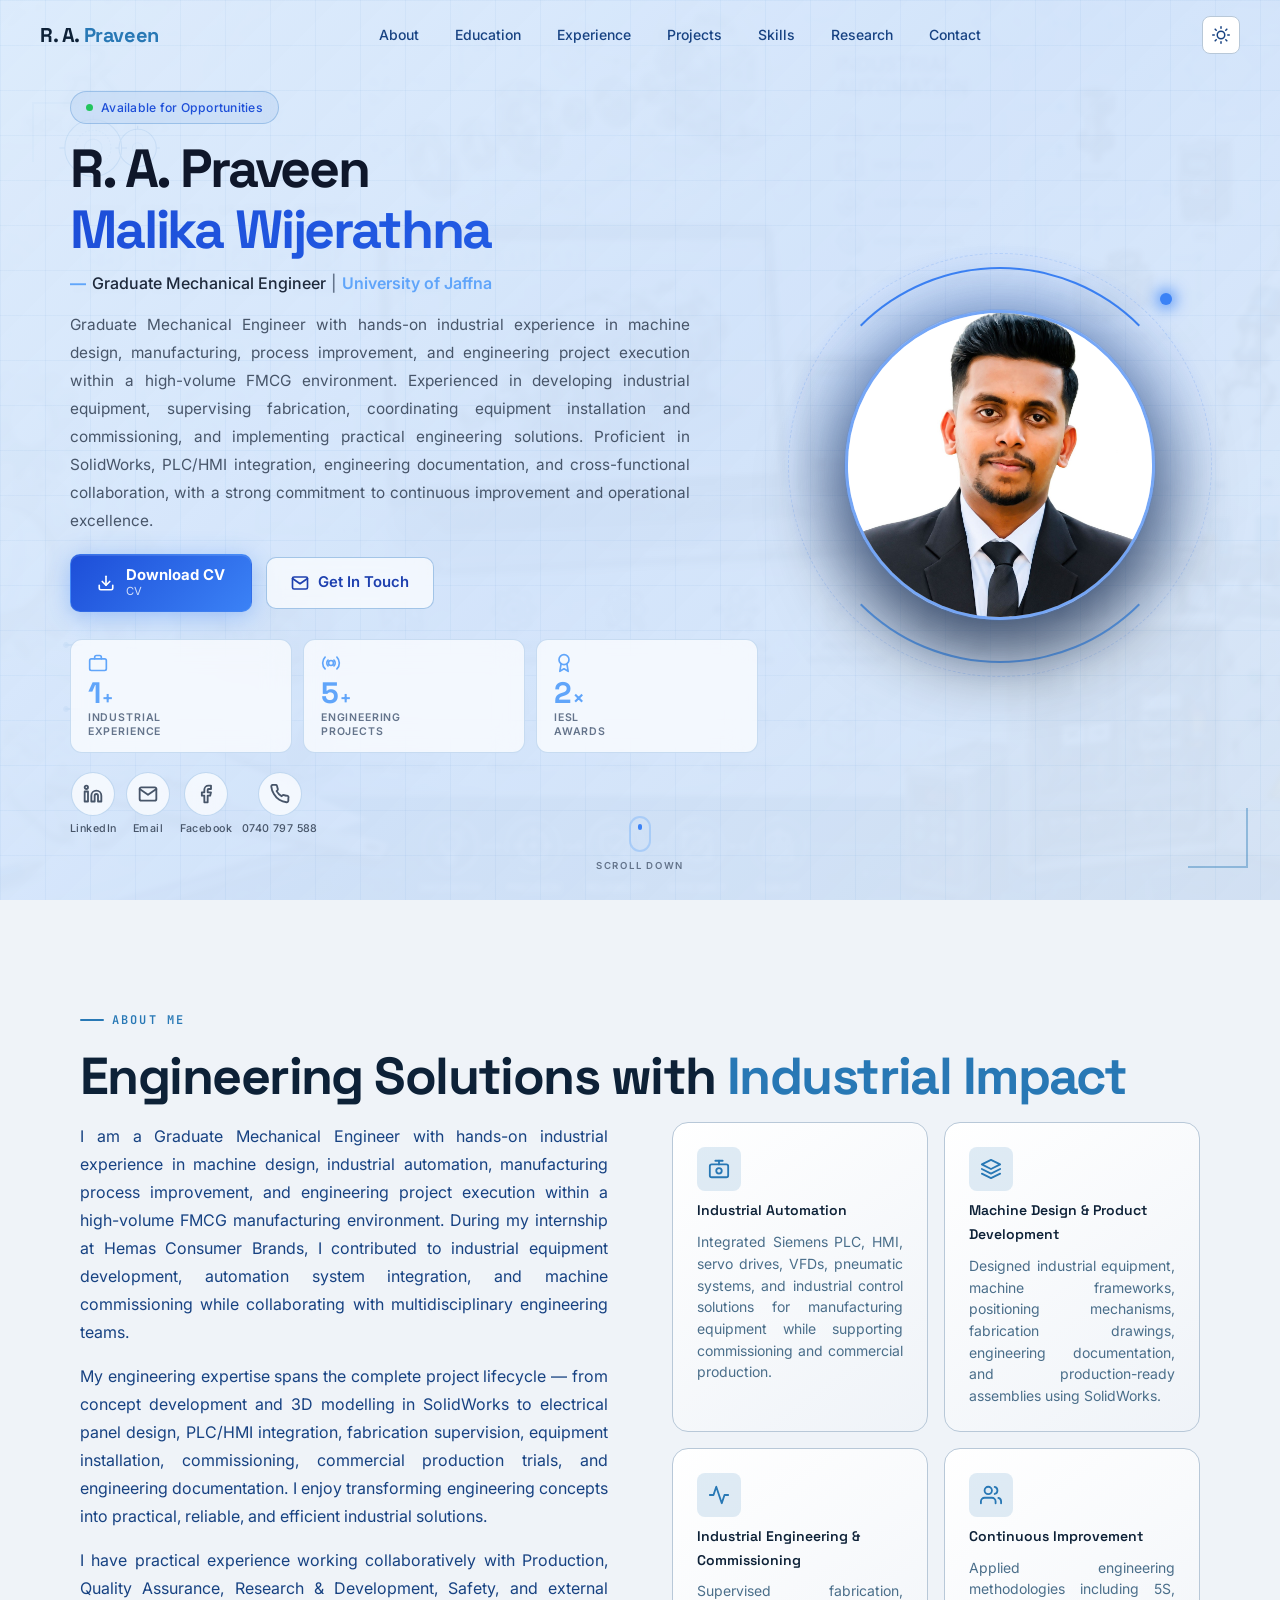
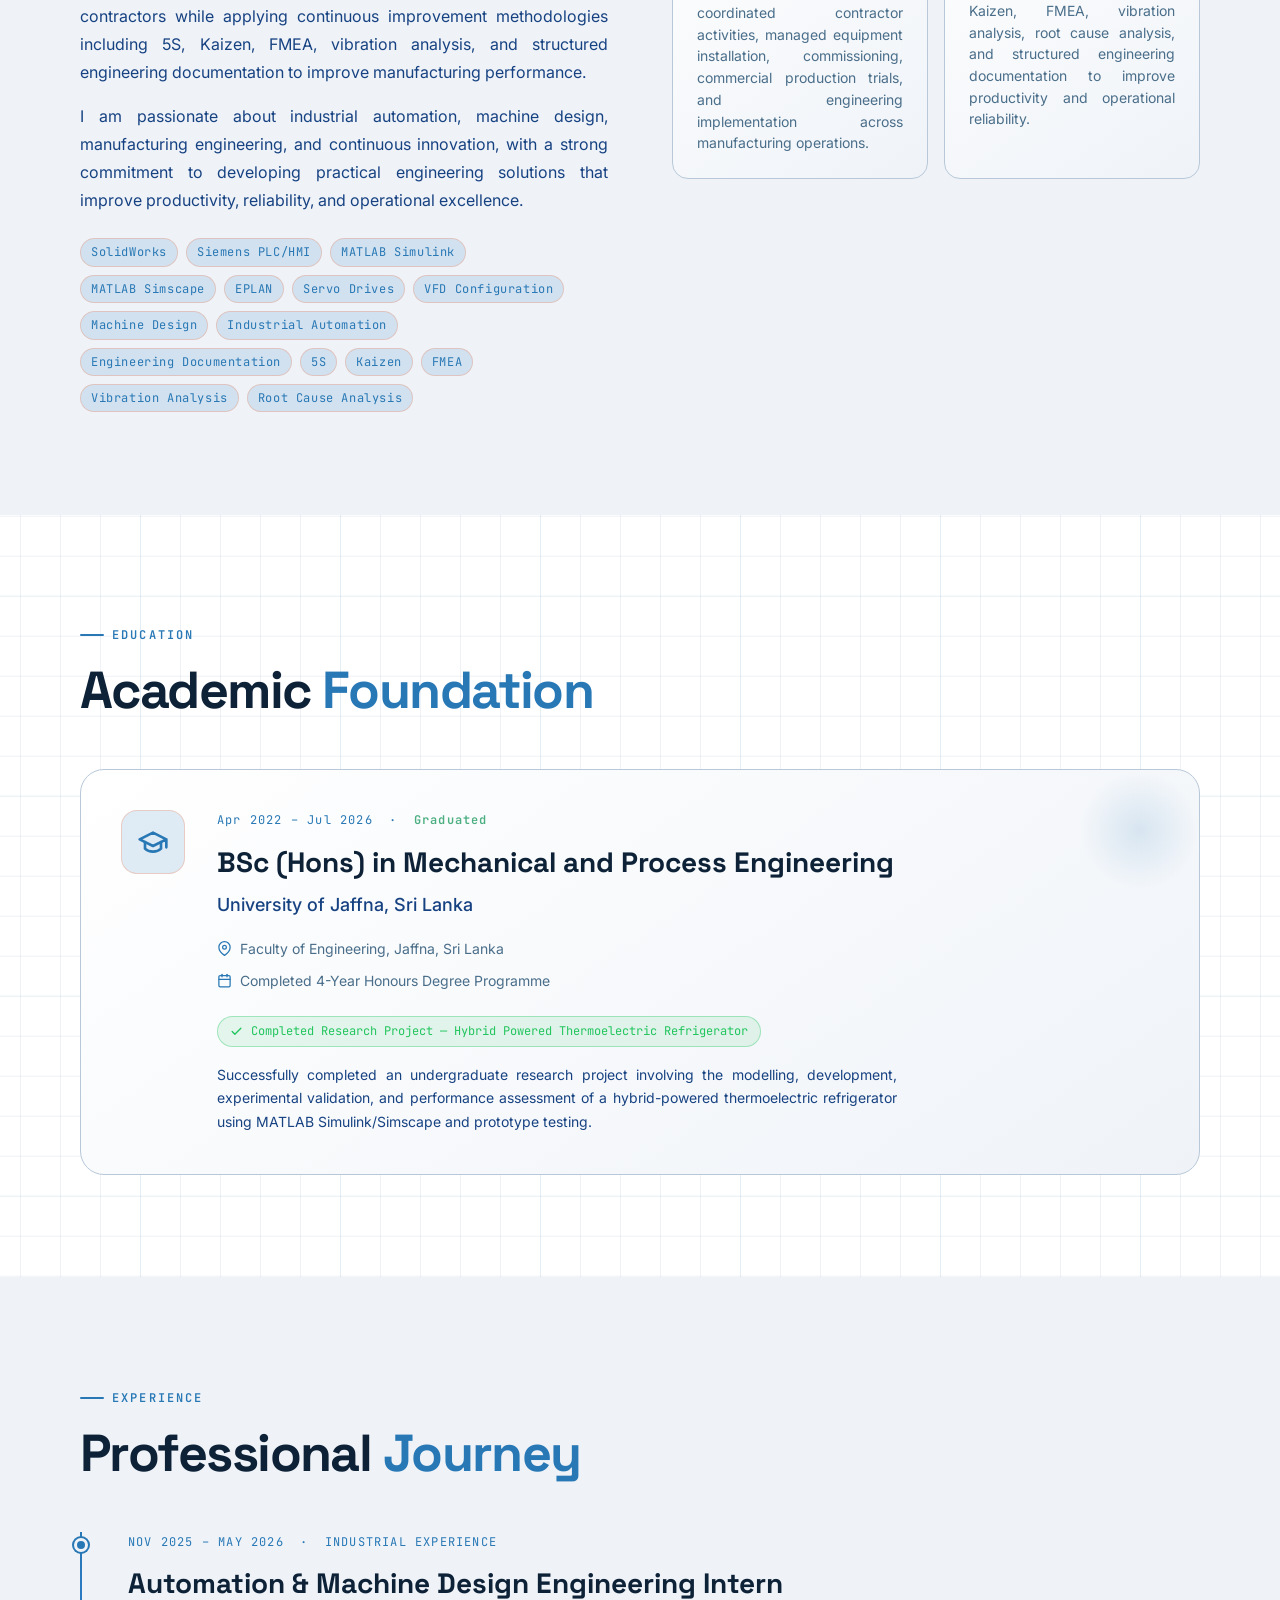
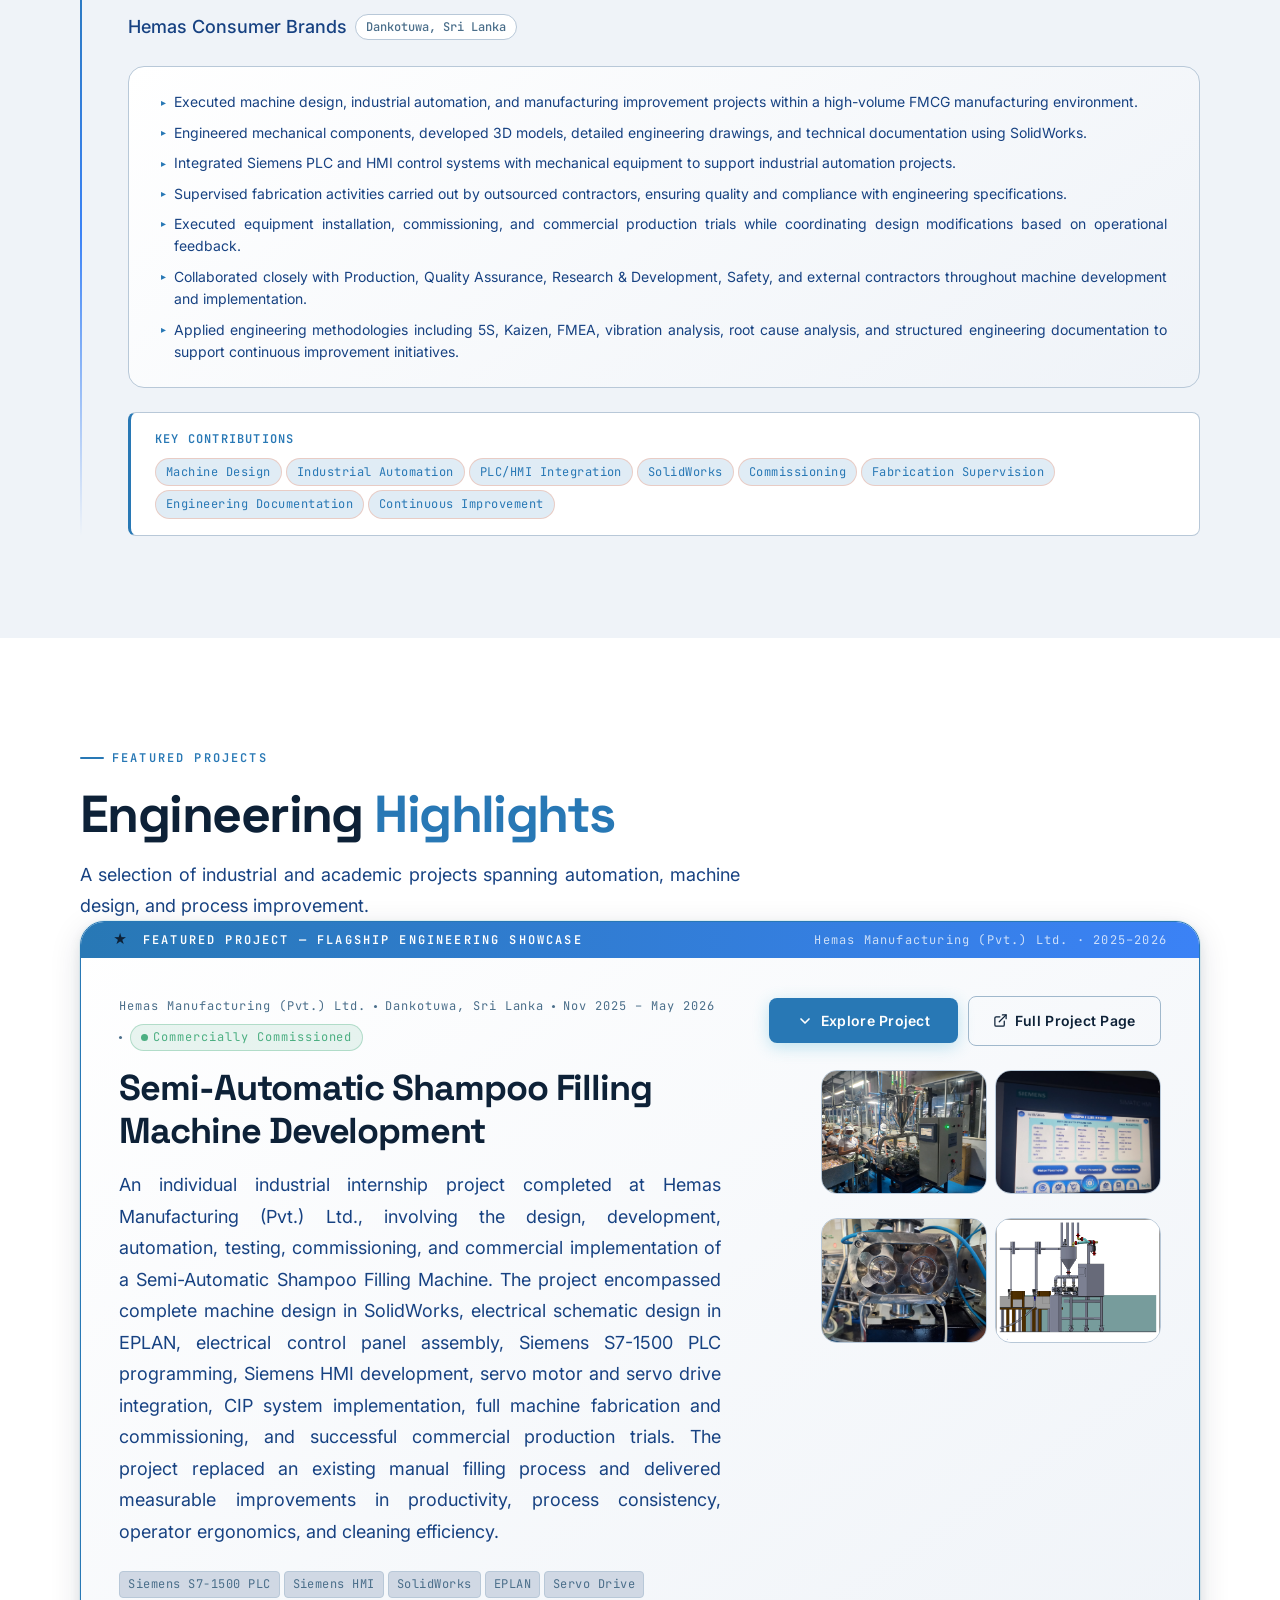
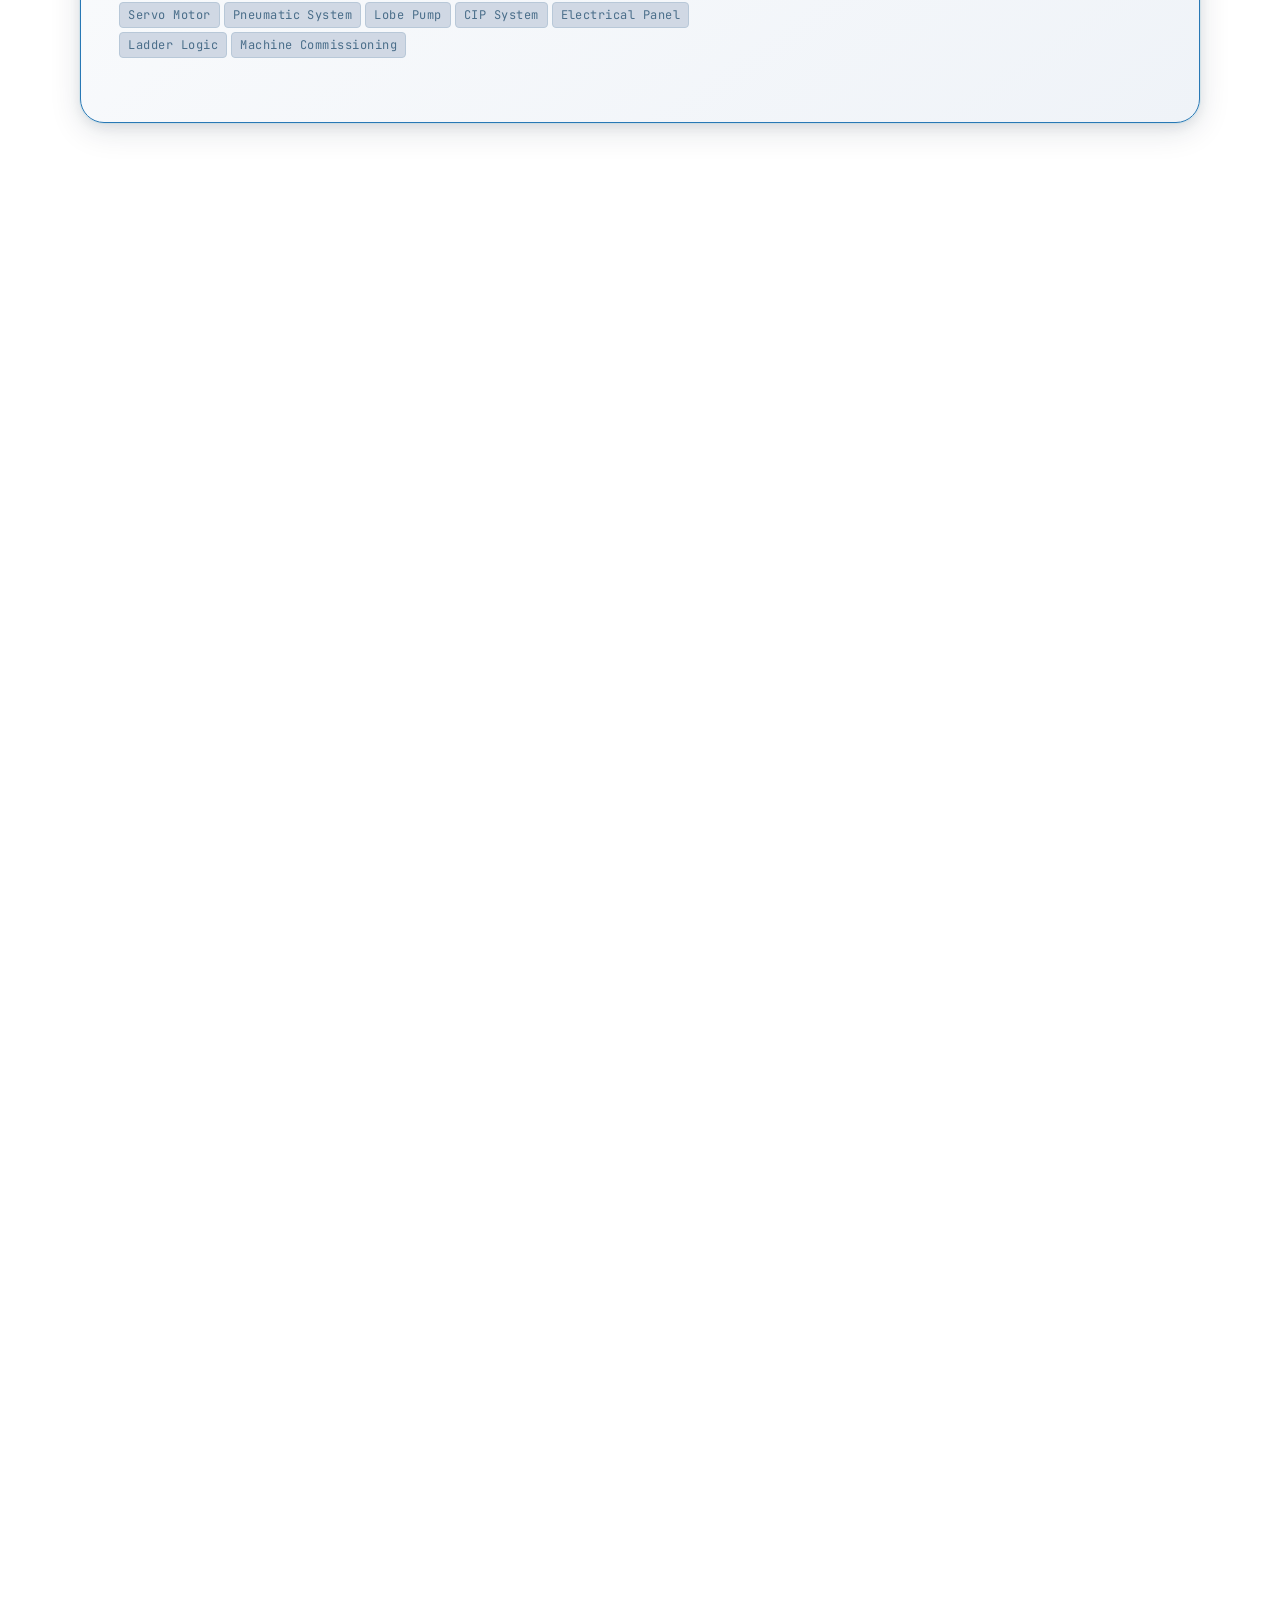
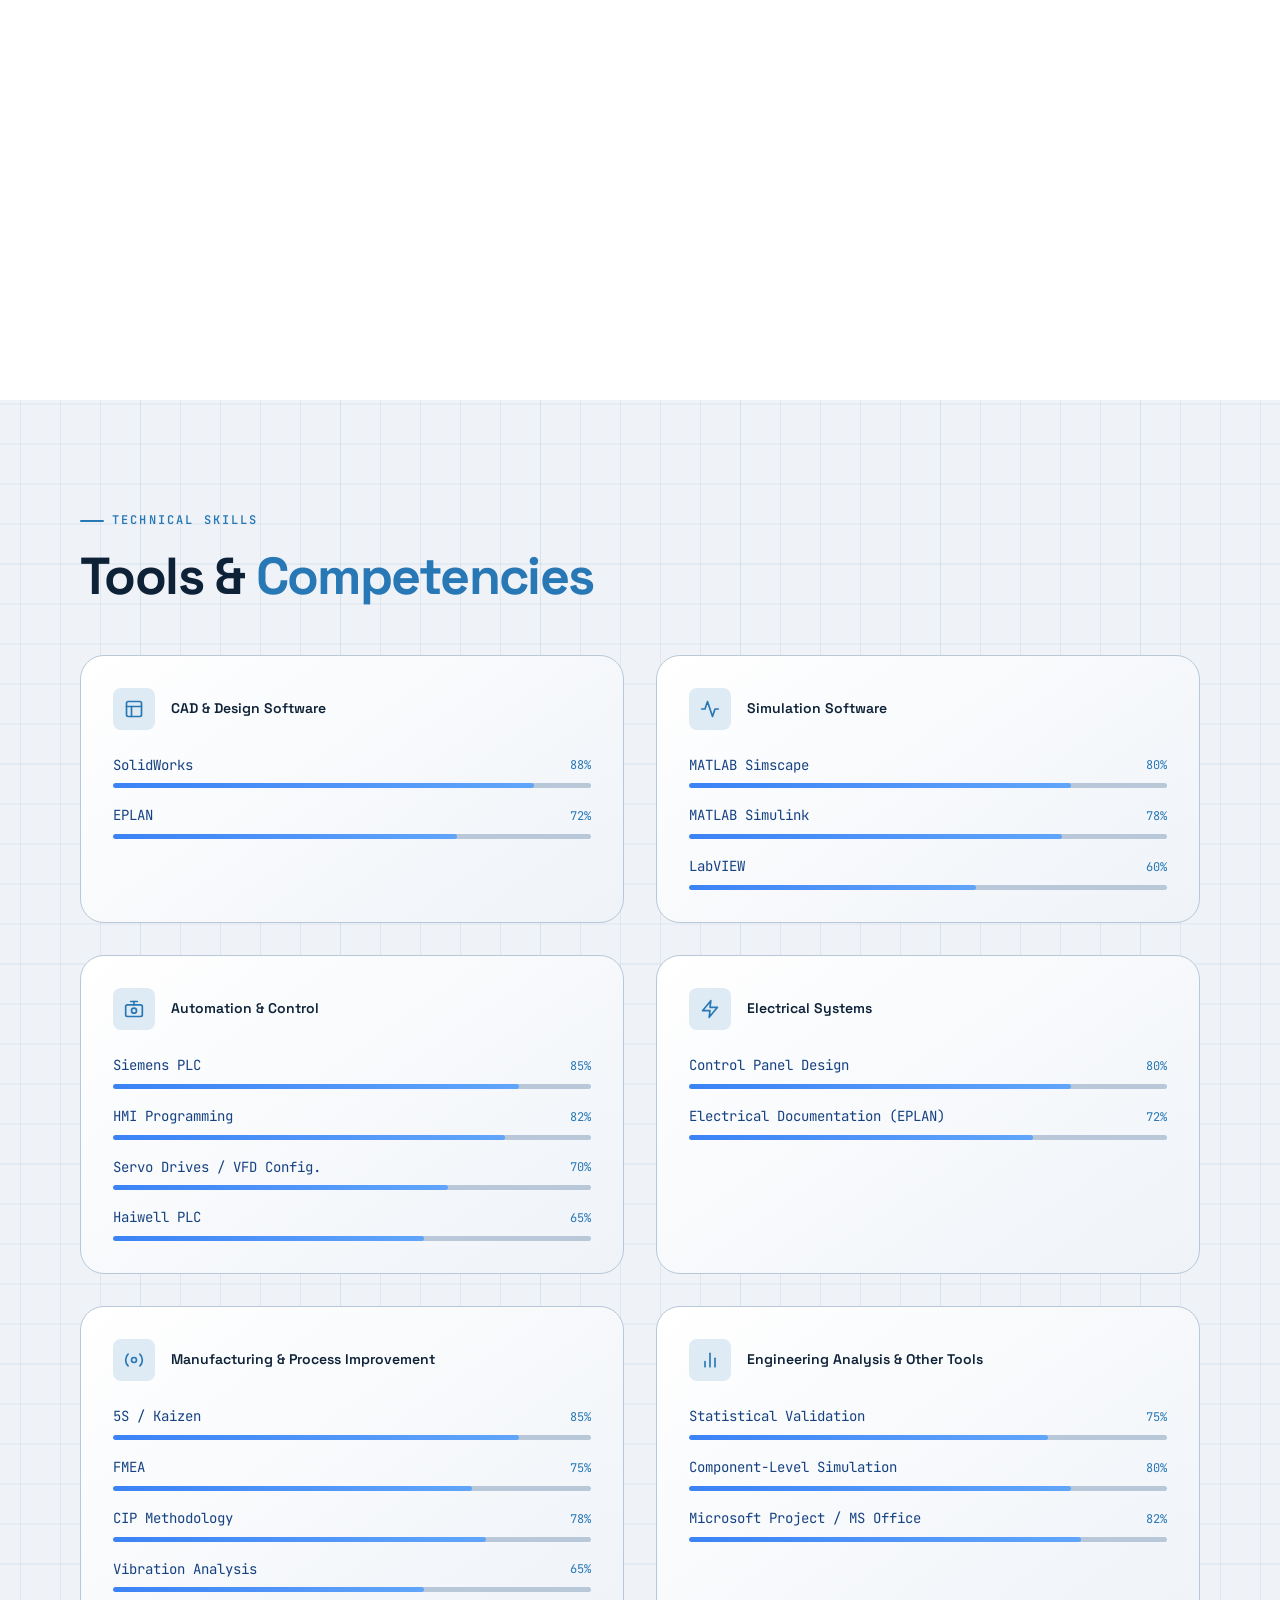
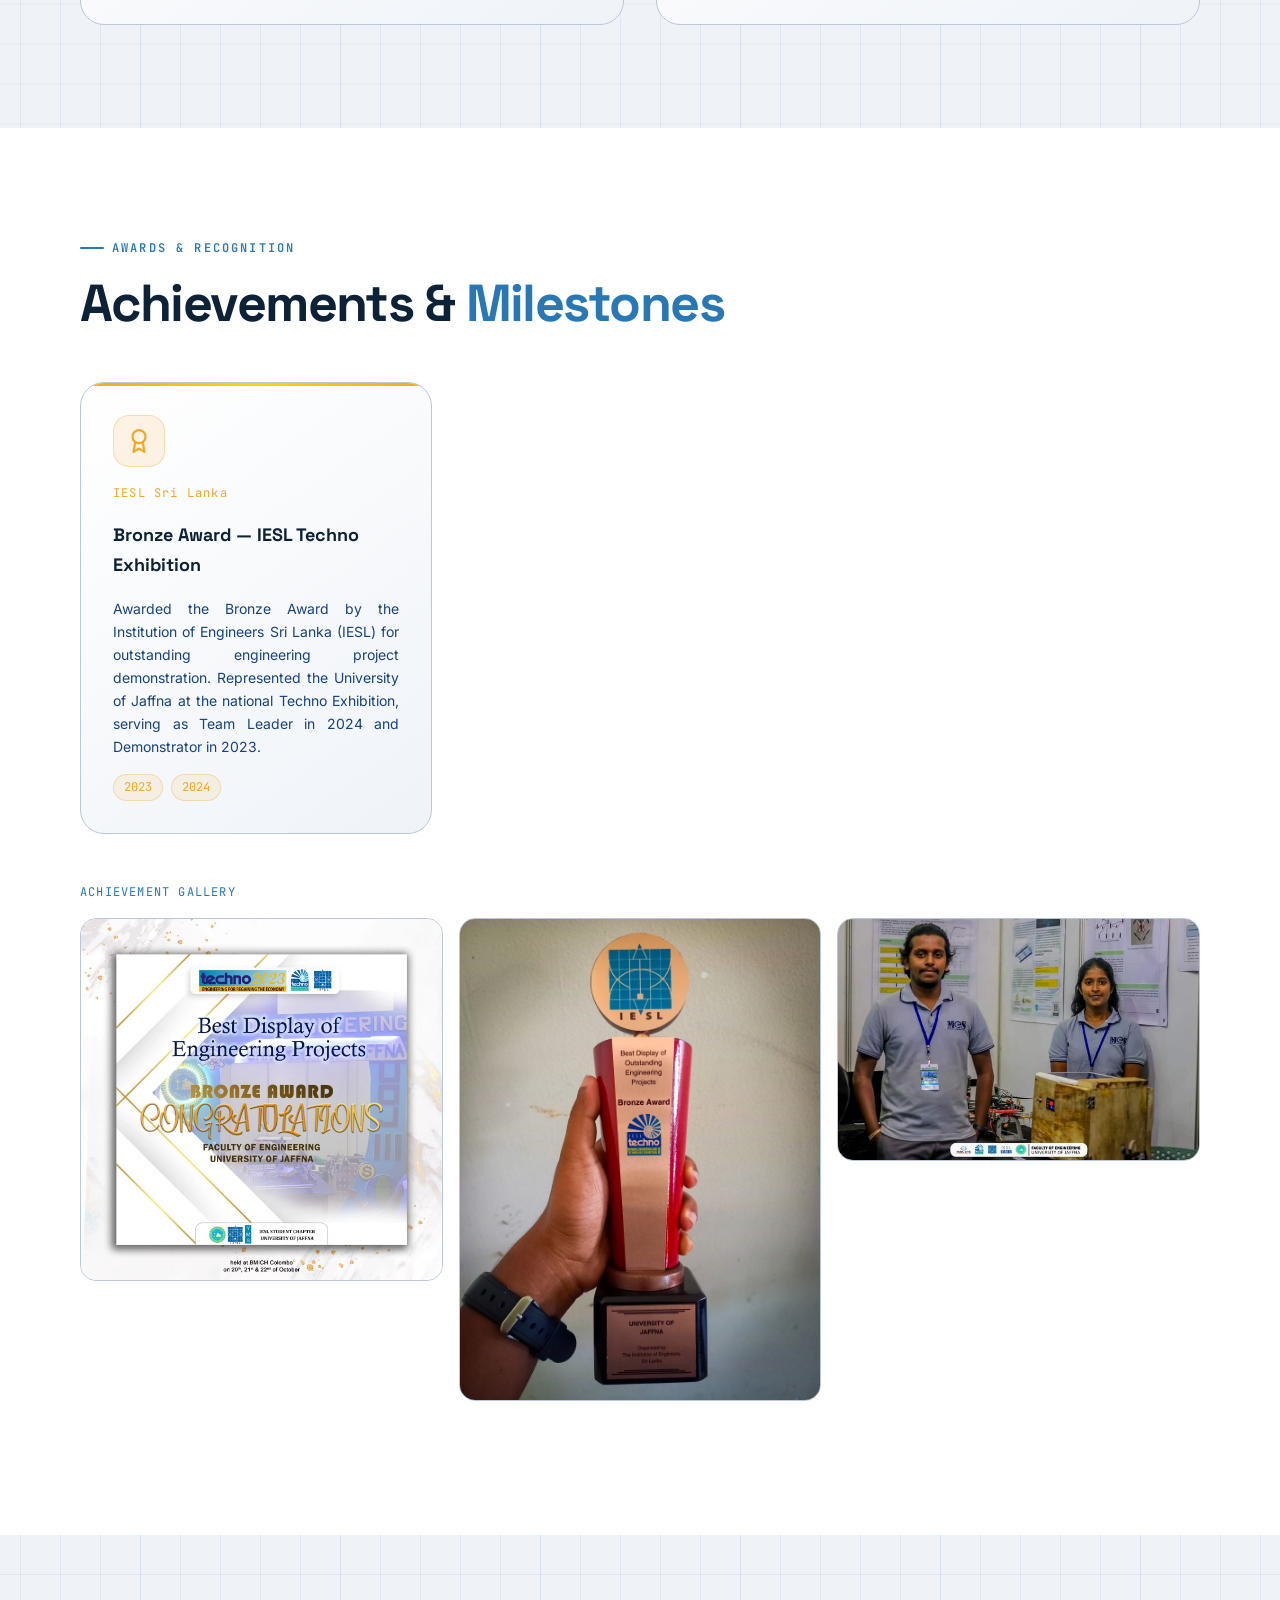
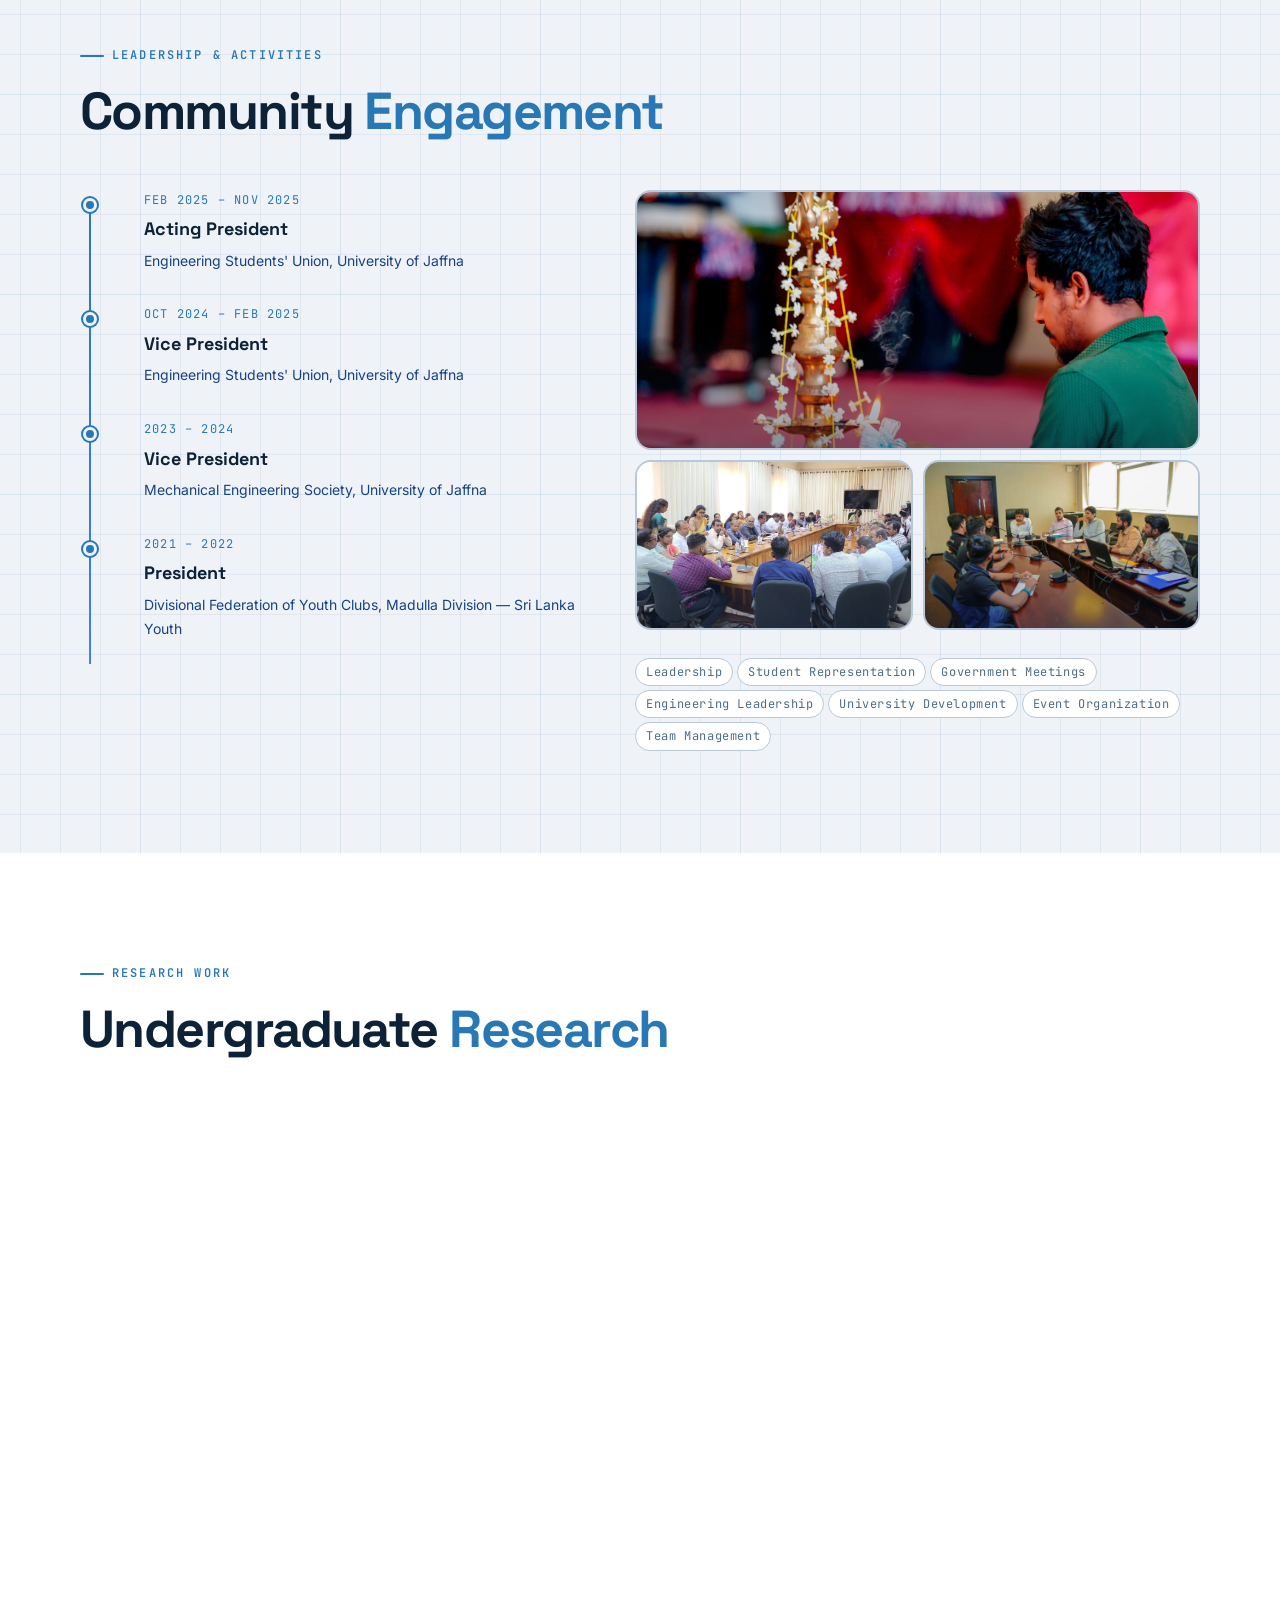
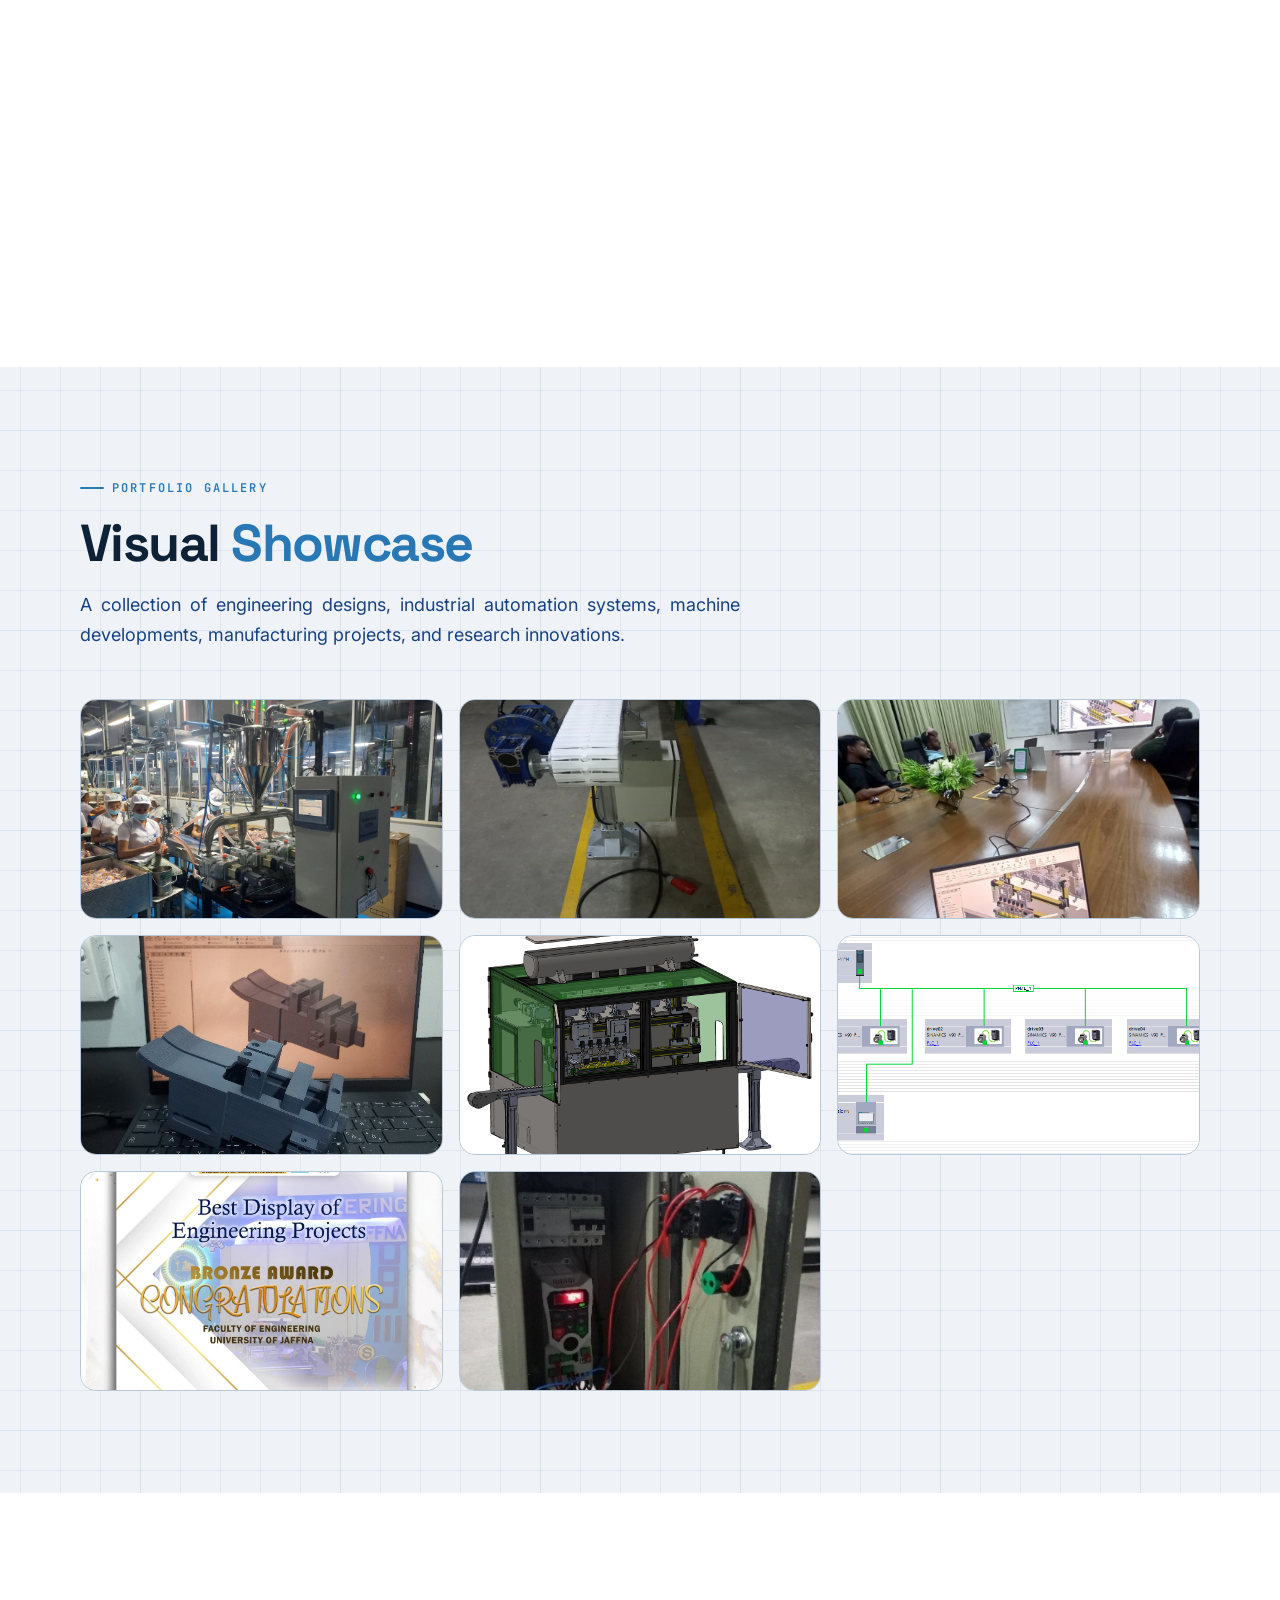
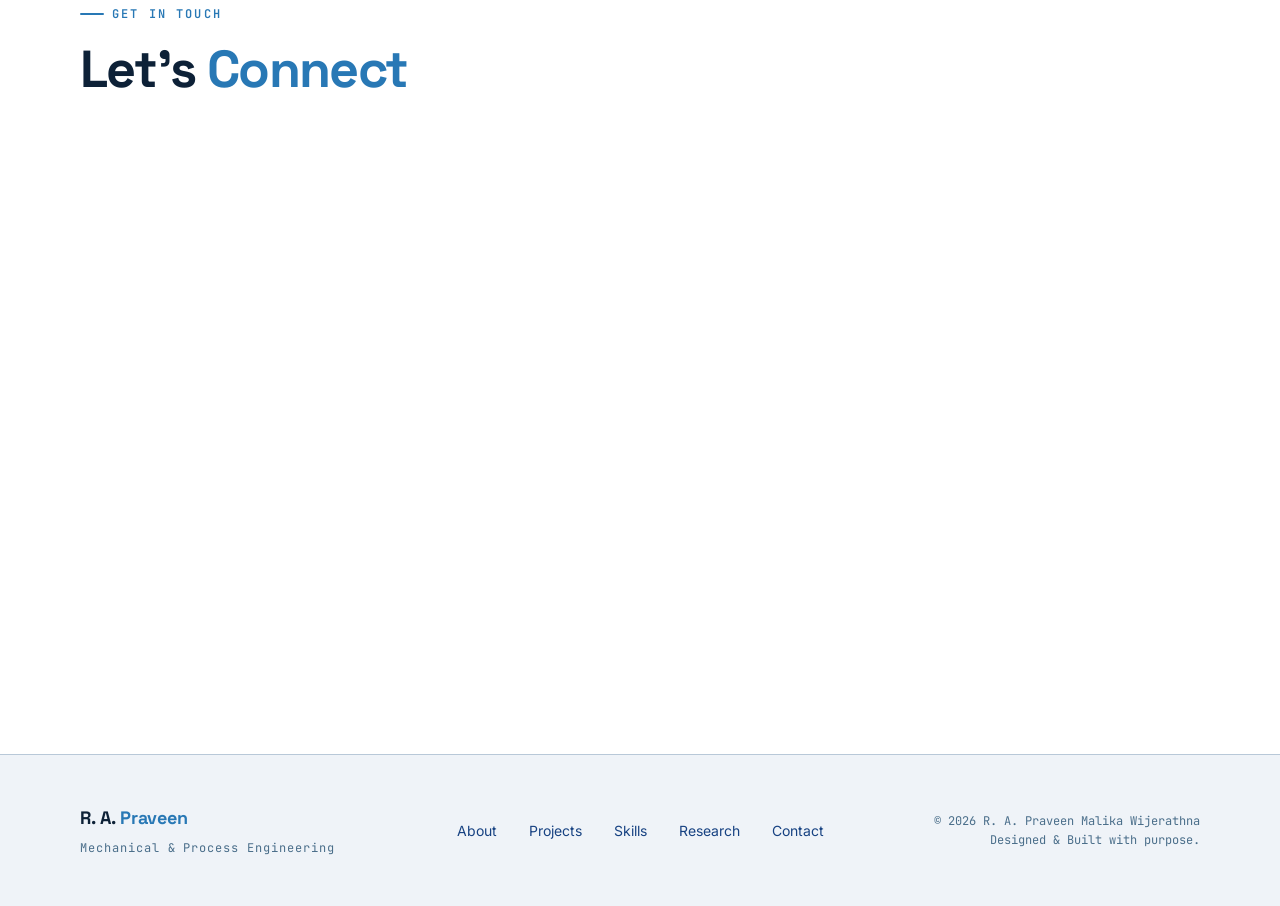
==== commit 0255e562: "Fix image paths to absolute /portfolio/, add conveyor-system-development page, add all View Full Pag" ====
--- a/index.html
+++ b/index.html
@@ -1049,11 +1049,12 @@
               </div>
               <div class="proj-card-footer">
                 <span class="proj-status-pill proj-status-done">Commissioned</span>
-                <button class="btn btn-outline proj-expand-btn" data-proj="proj-detail-4" aria-expanded="false" aria-controls="proj-detail-4">
-                  <span class="btn-text">View Details</span>
-                  <svg xmlns="http://www.w3.org/2000/svg" viewBox="0 0 24 24" fill="none" stroke="currentColor" stroke-width="2.5" stroke-linecap="round" stroke-linejoin="round" aria-hidden="true"><polyline points="6 9 12 15 18 9"/></svg>
-                </button>
-              </div>
+                <a href="projects/conveyor-system-development/" class="btn btn-outline" style="display:inline-flex;align-items:center;gap:0.4rem;" aria-label="View full conveyor project page">
+                  <svg xmlns="http://www.w3.org/2000/svg" viewBox="0 0 24 24" fill="none" stroke="currentColor" stroke-width="2" stroke-linecap="round" stroke-linejoin="round" style="width:15px;height:15px;"><path d="M18 13v6a2 2 0 0 1-2 2H5a2 2 0 0 1-2-2V8a2 2 0 0 1 2-2h6"/><polyline points="15 3 21 3 21 9"/><line x1="10" y1="14" x2="21" y2="3"/></svg>
+                  View Full Page
+                </a>
+              </div>
+
             </div>
             <div class="proj-detail" id="proj-detail-4" aria-hidden="true">
               <div class="proj-detail-inner">
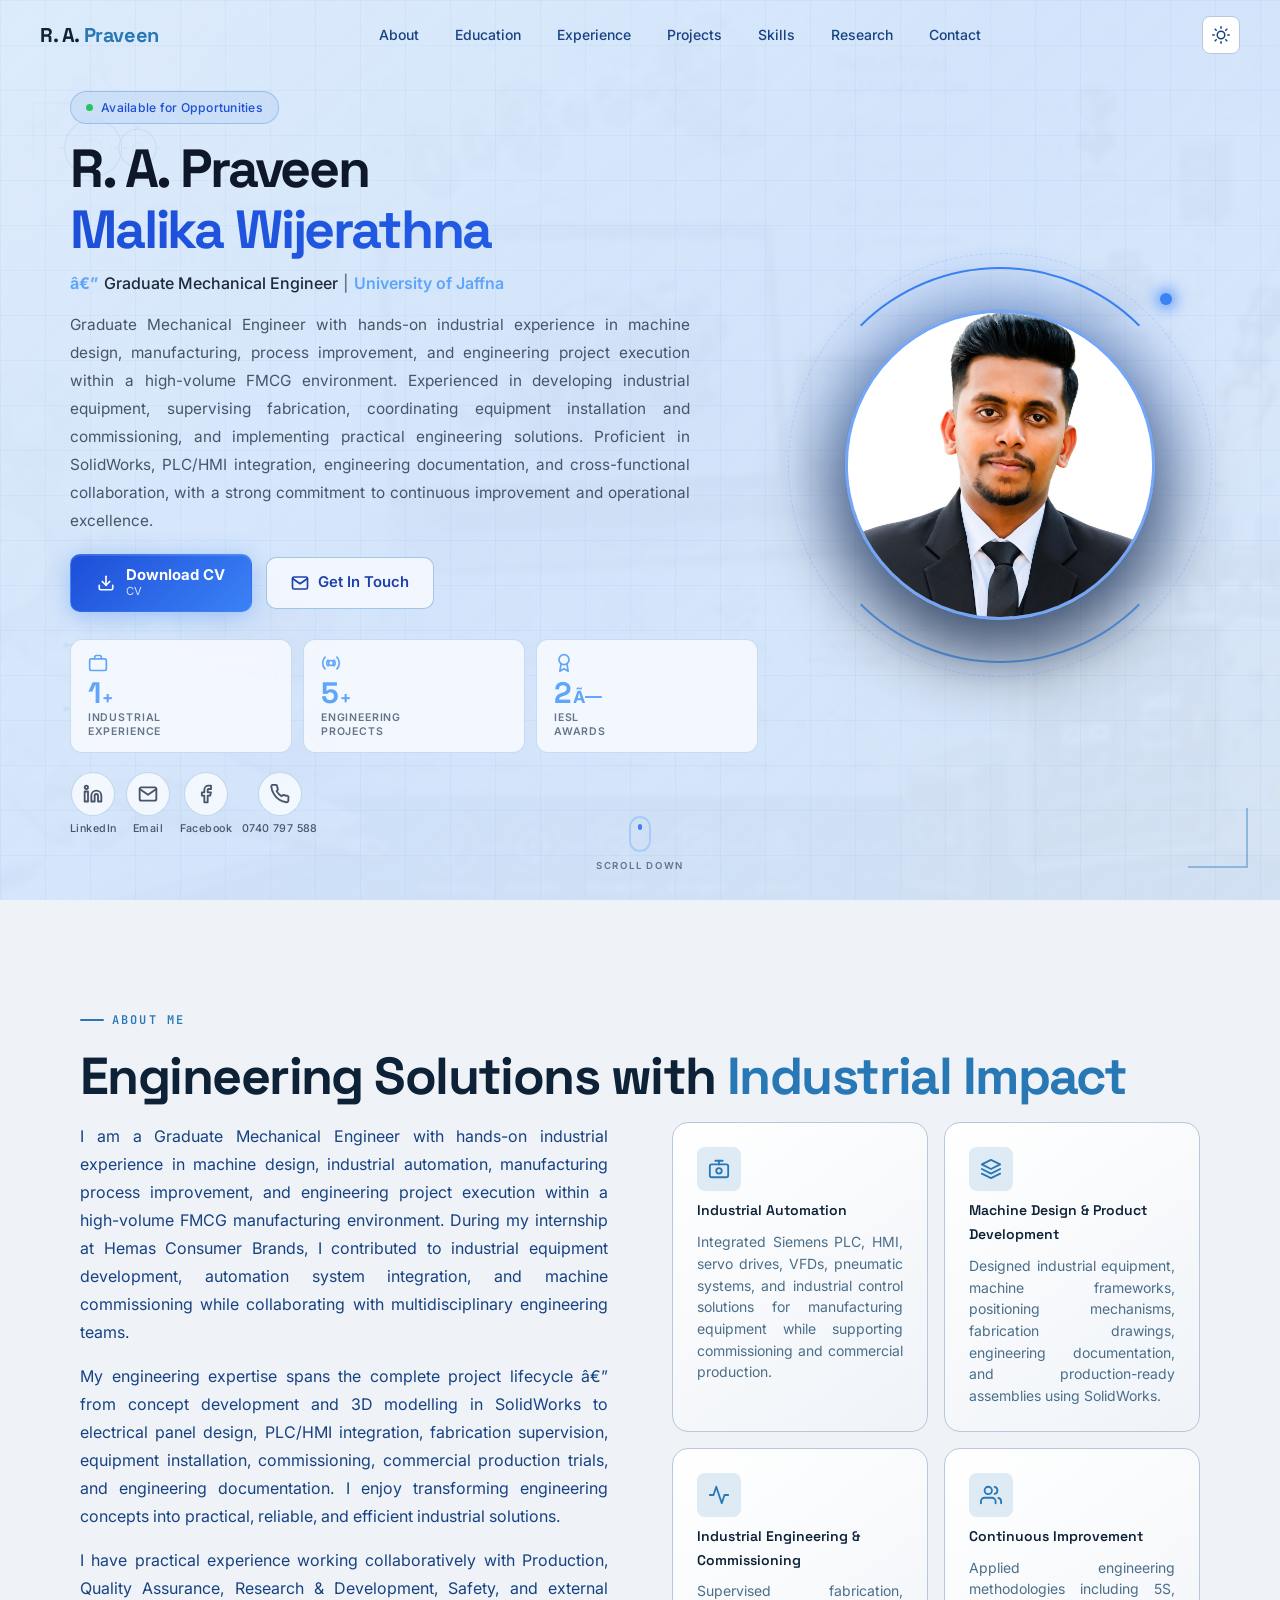
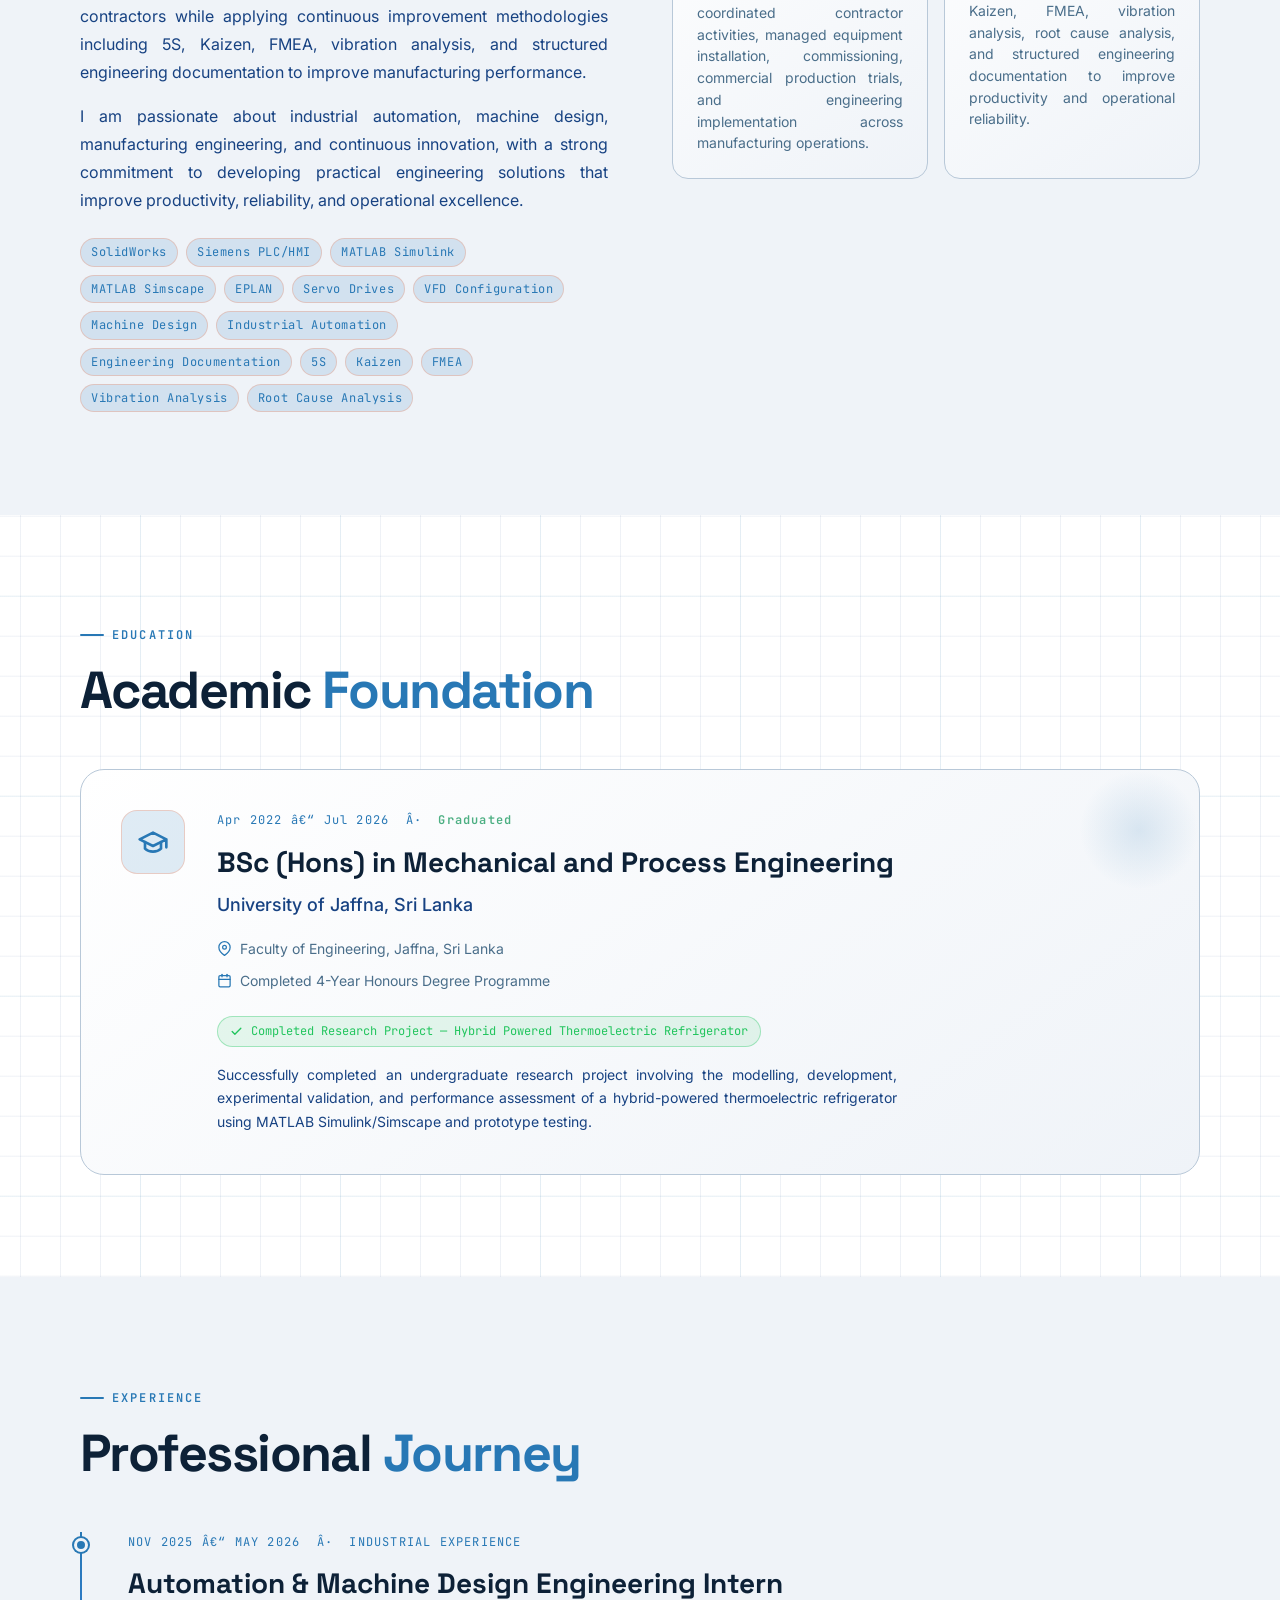
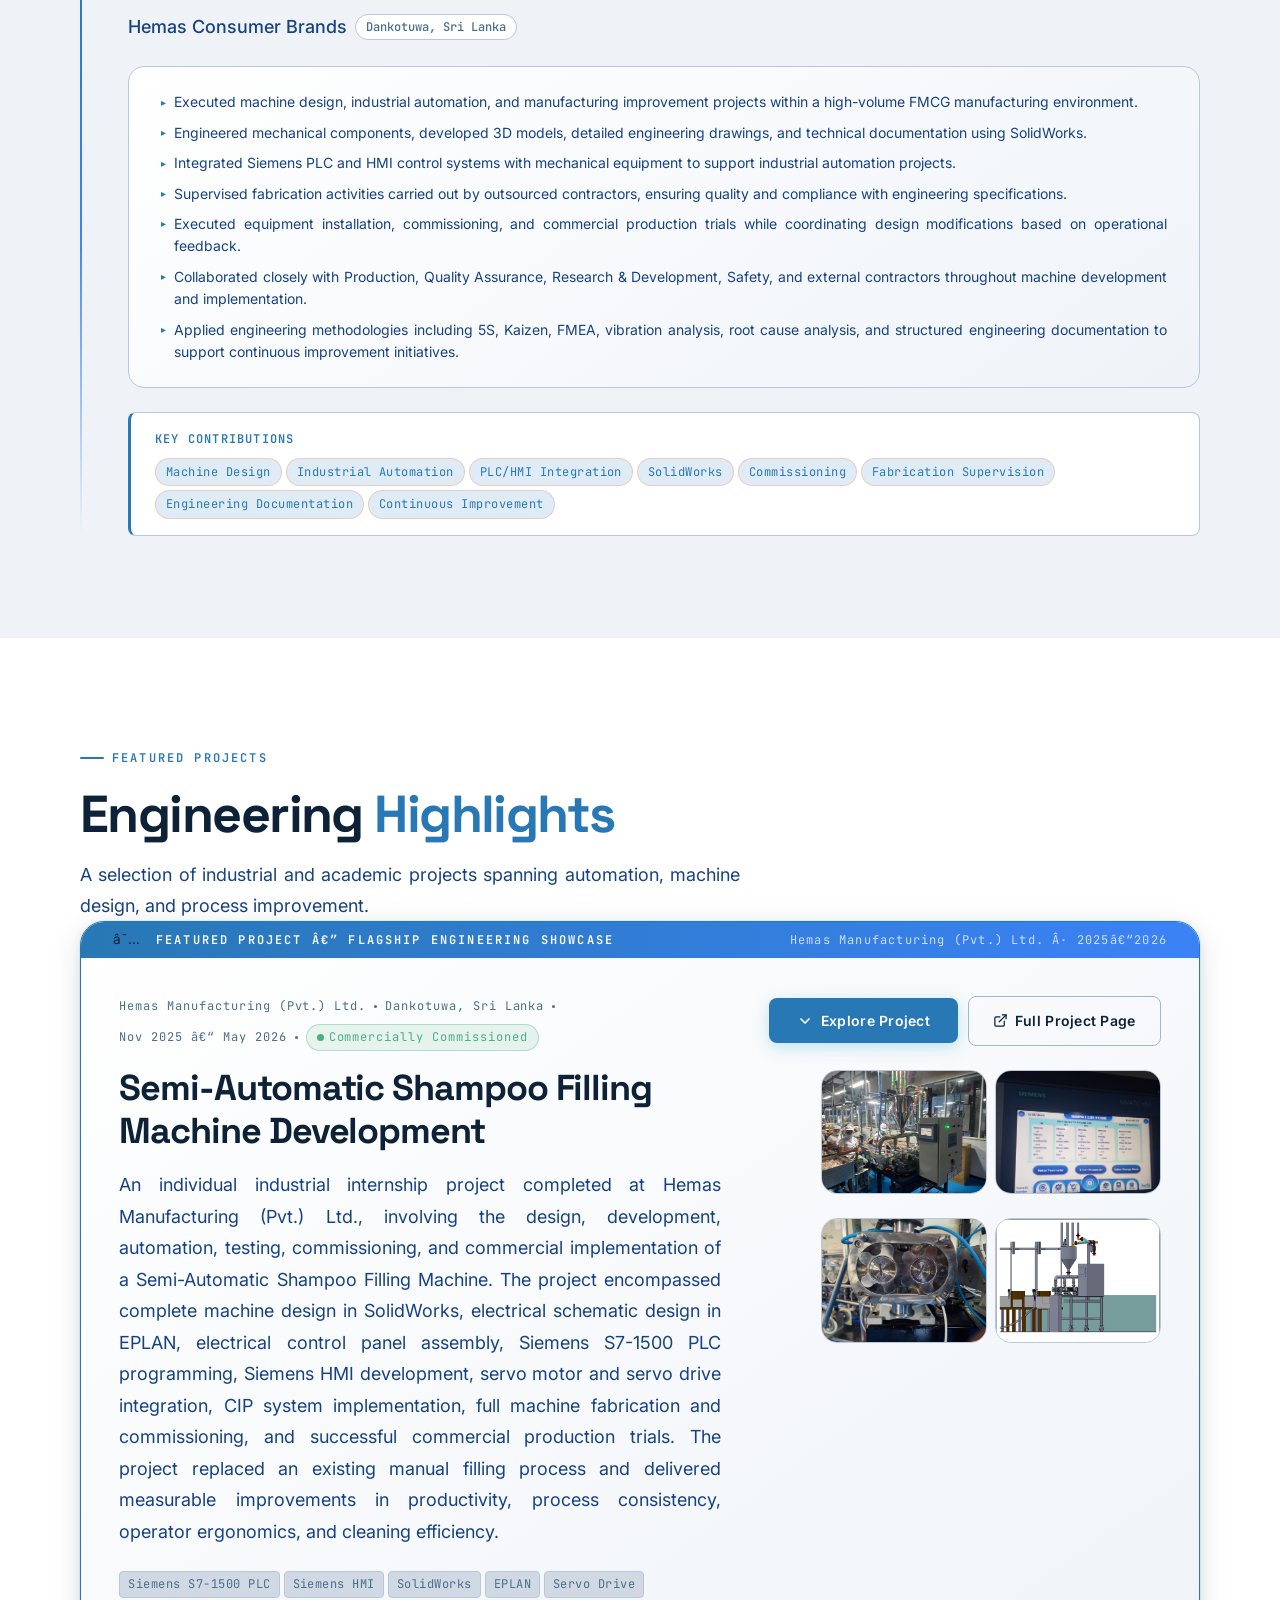
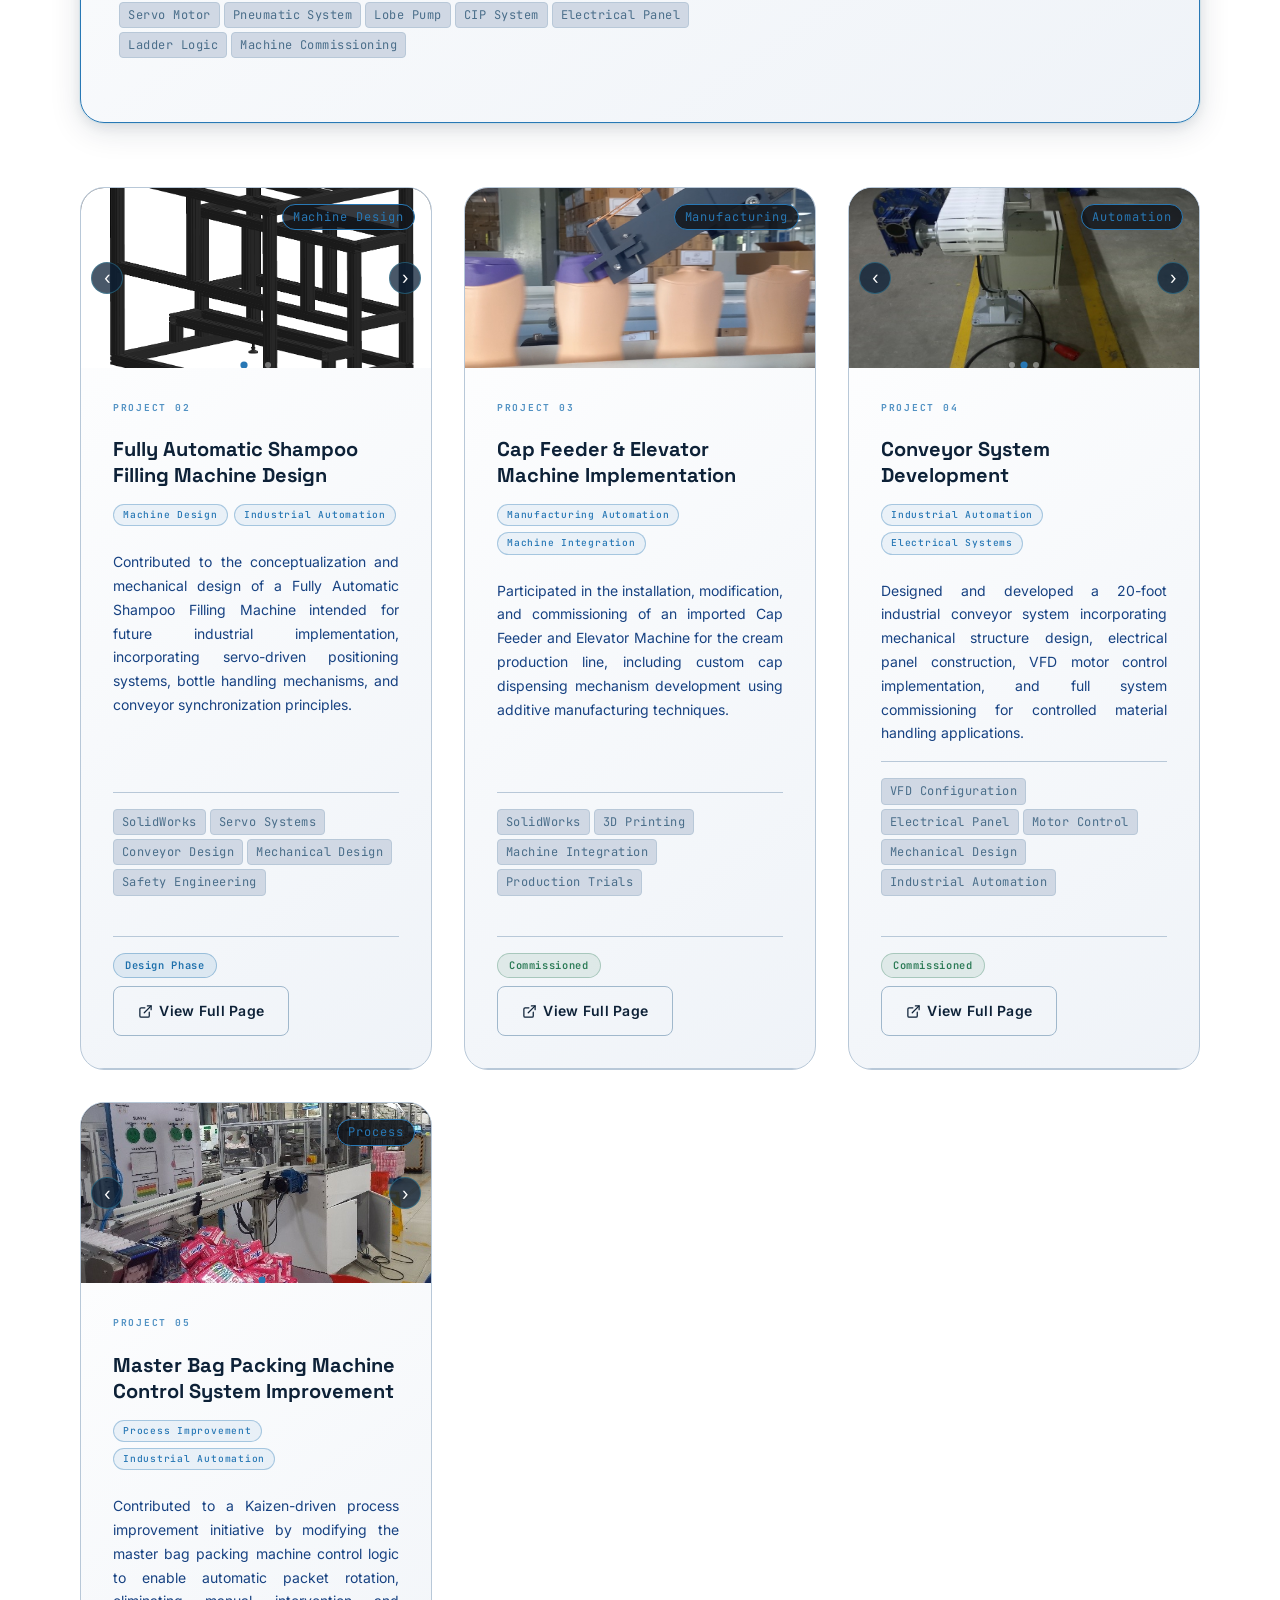
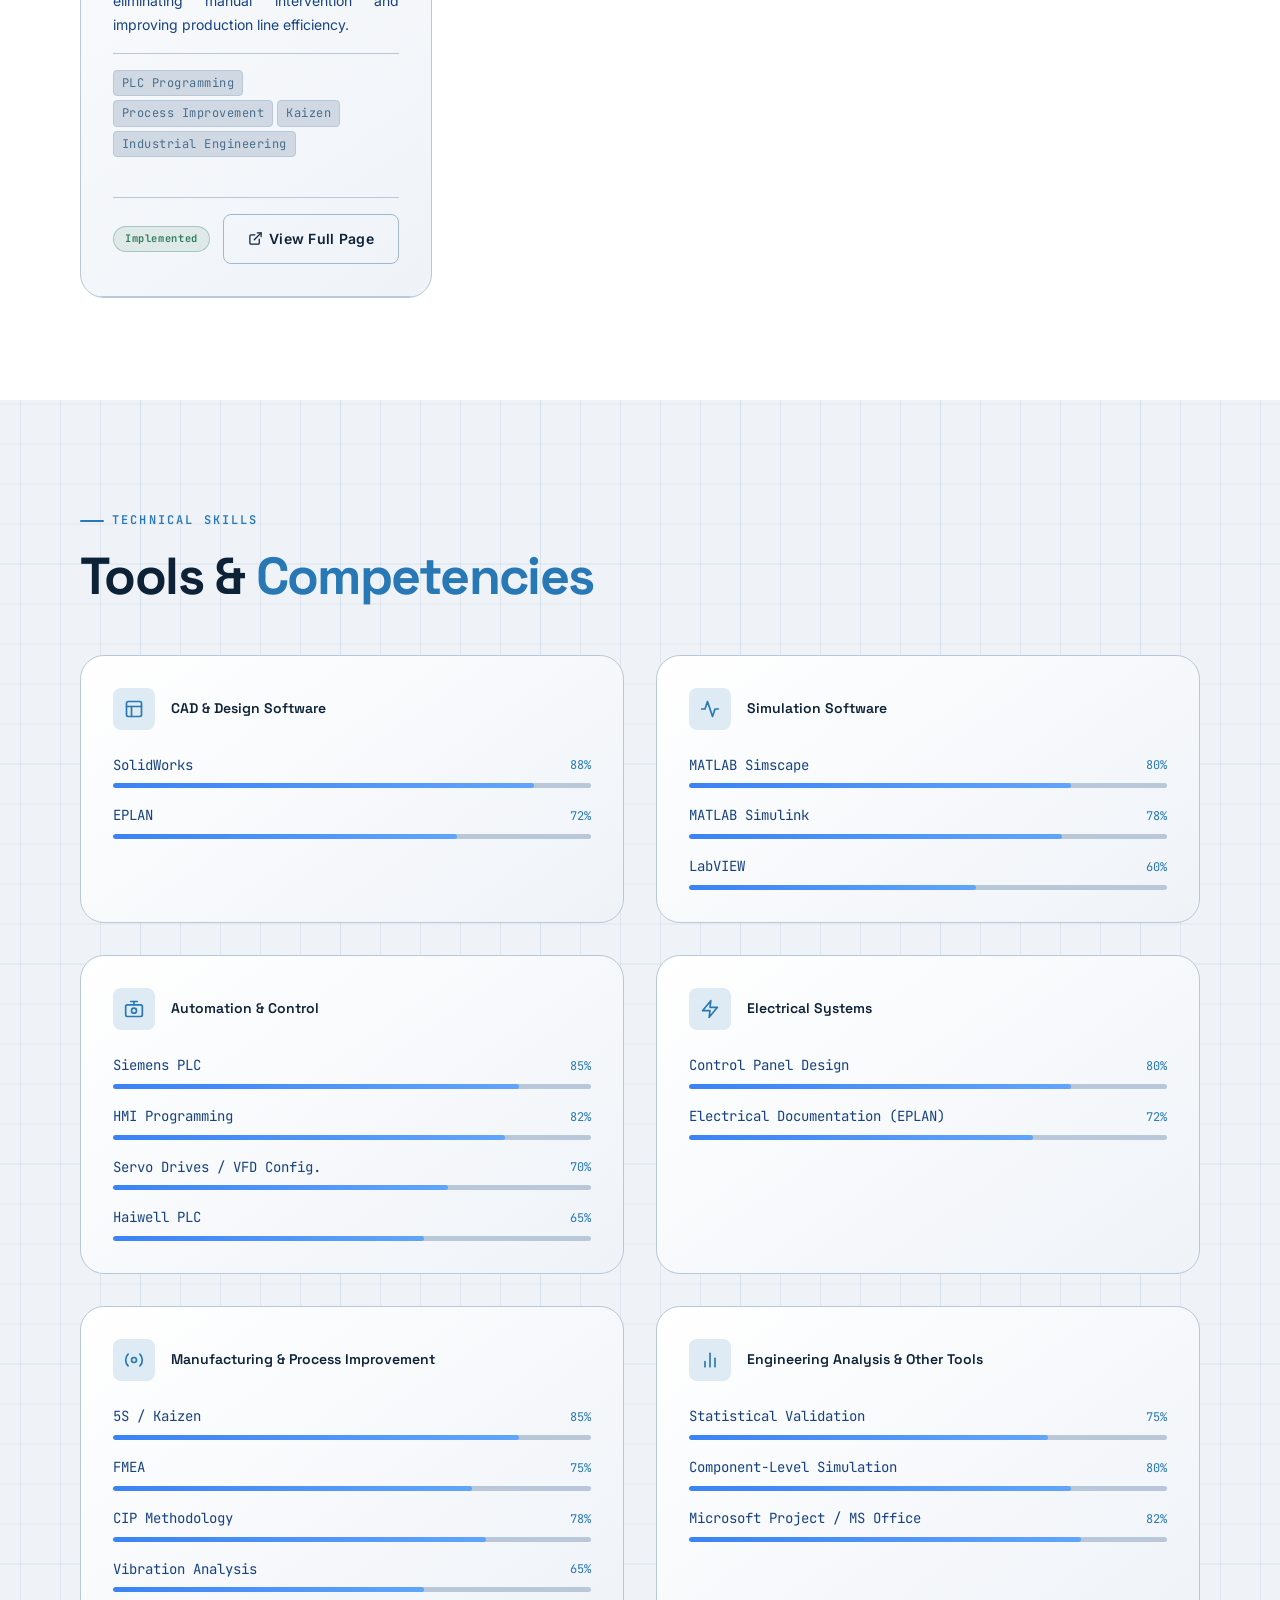
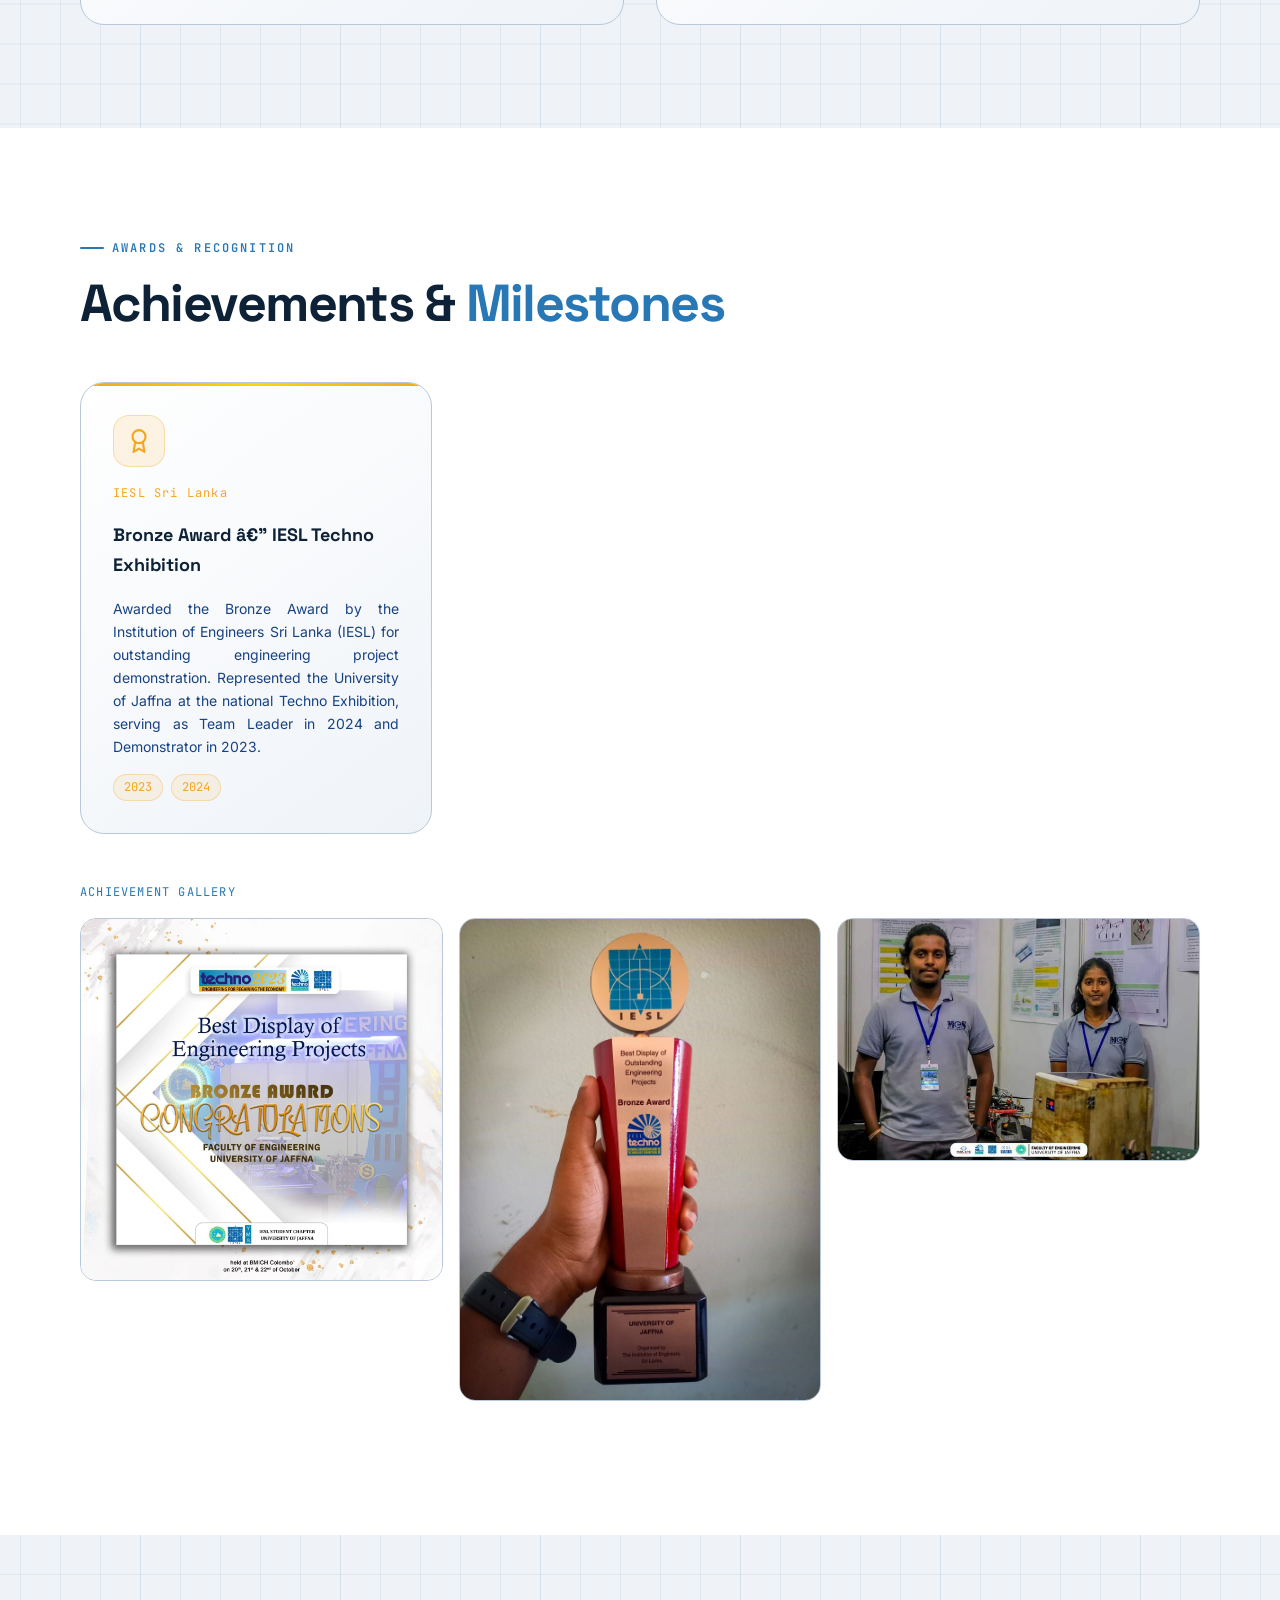
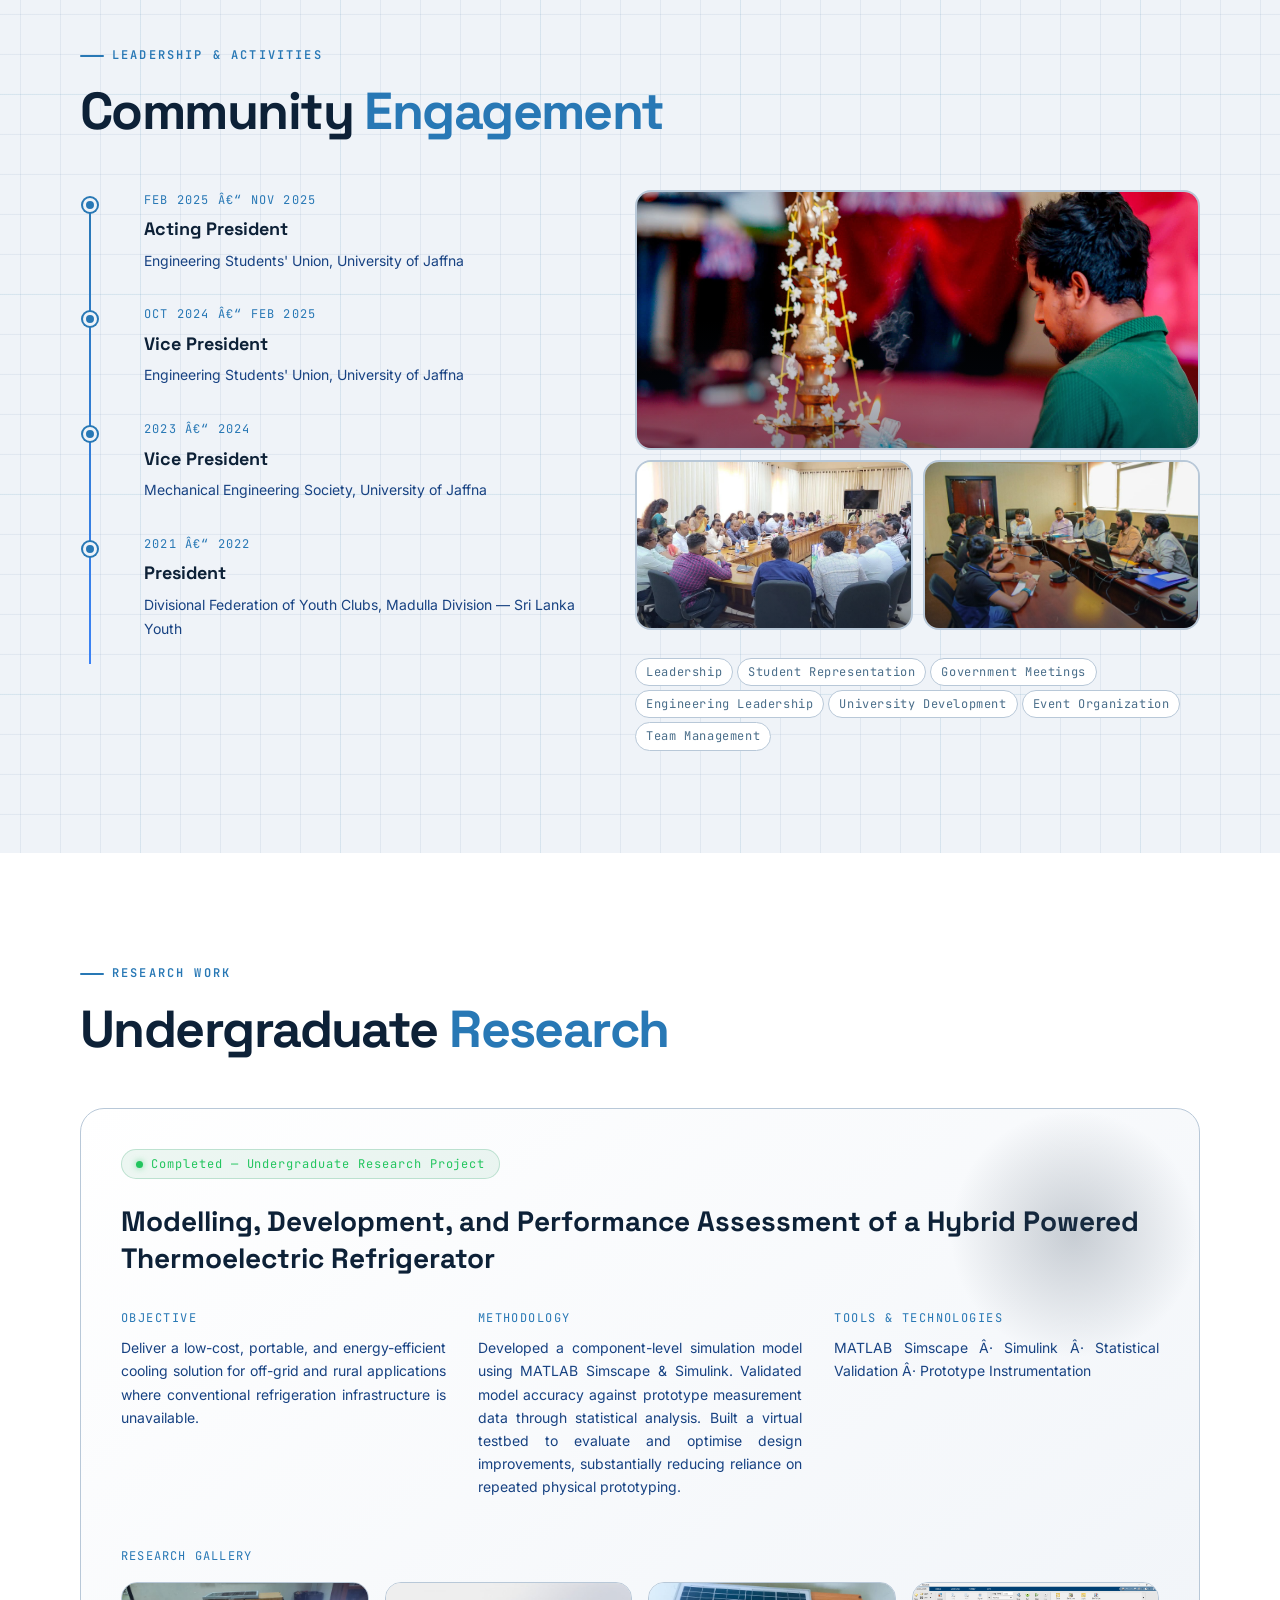
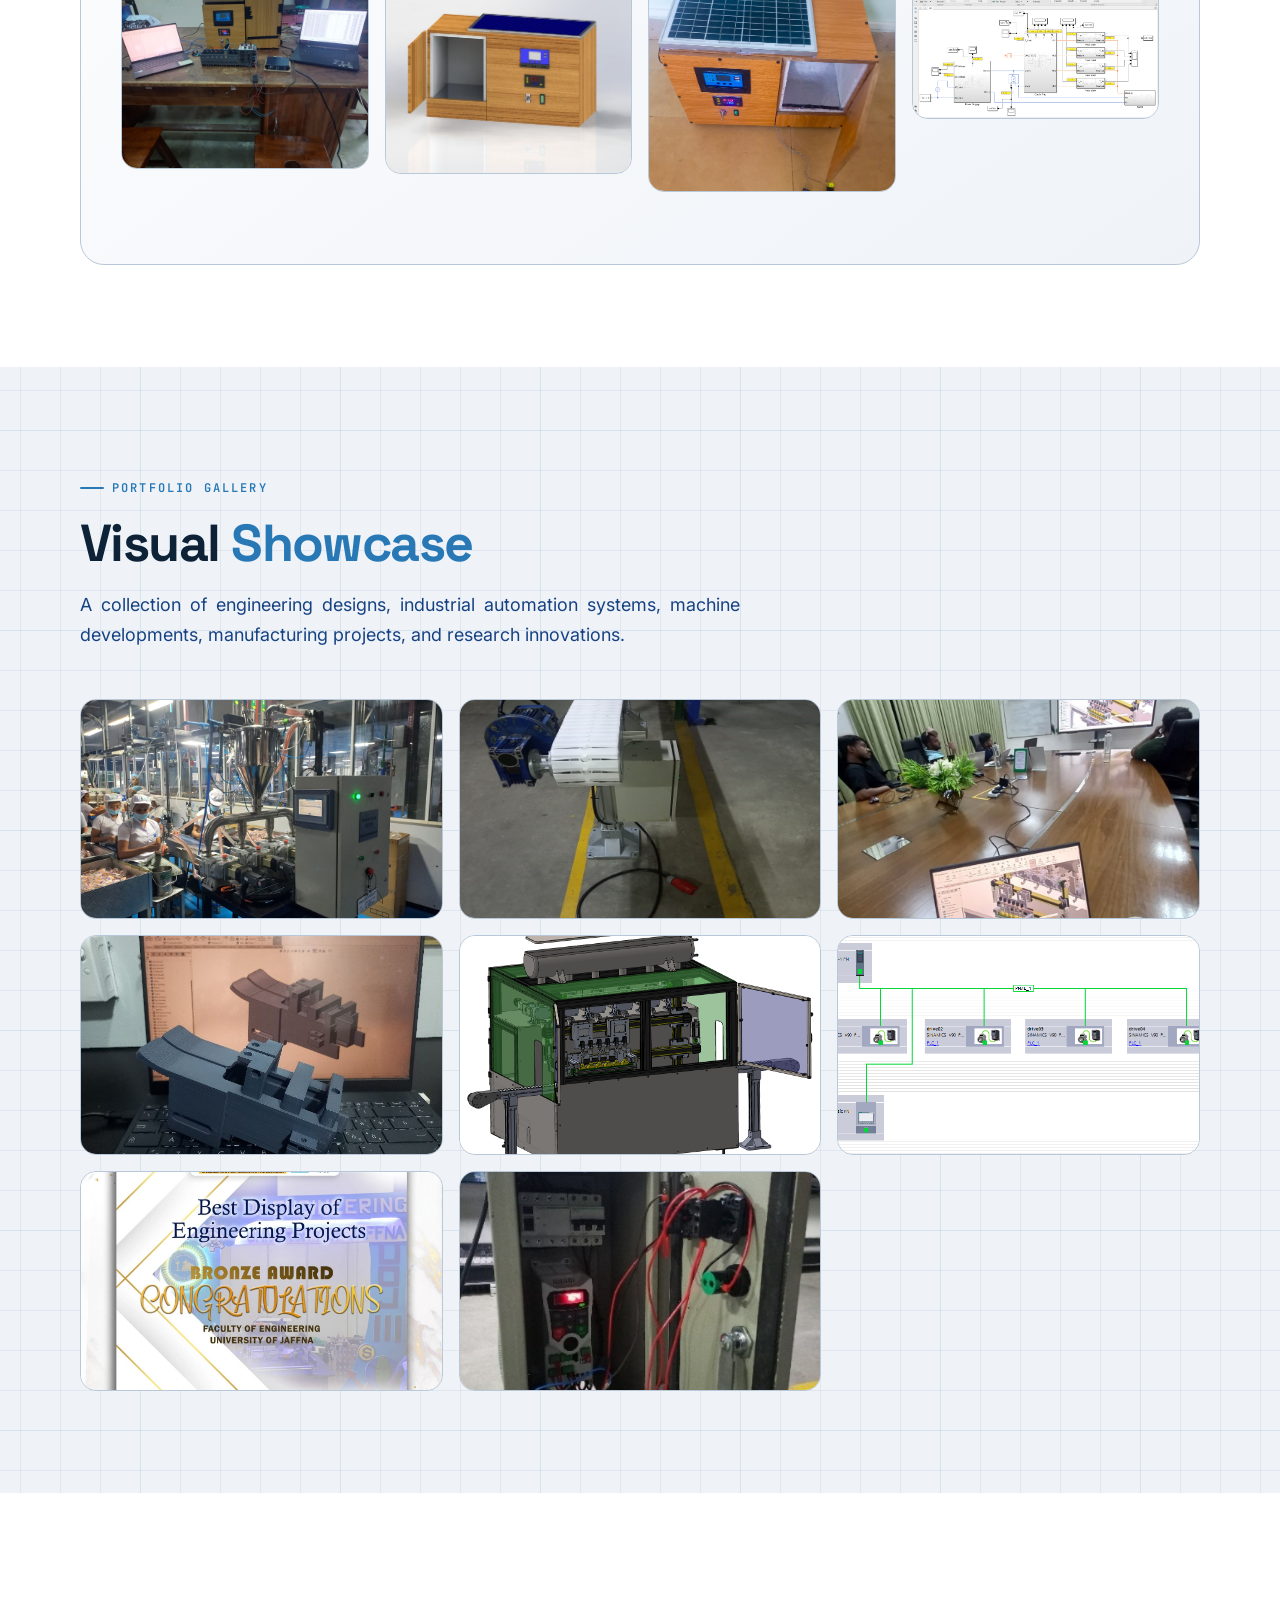
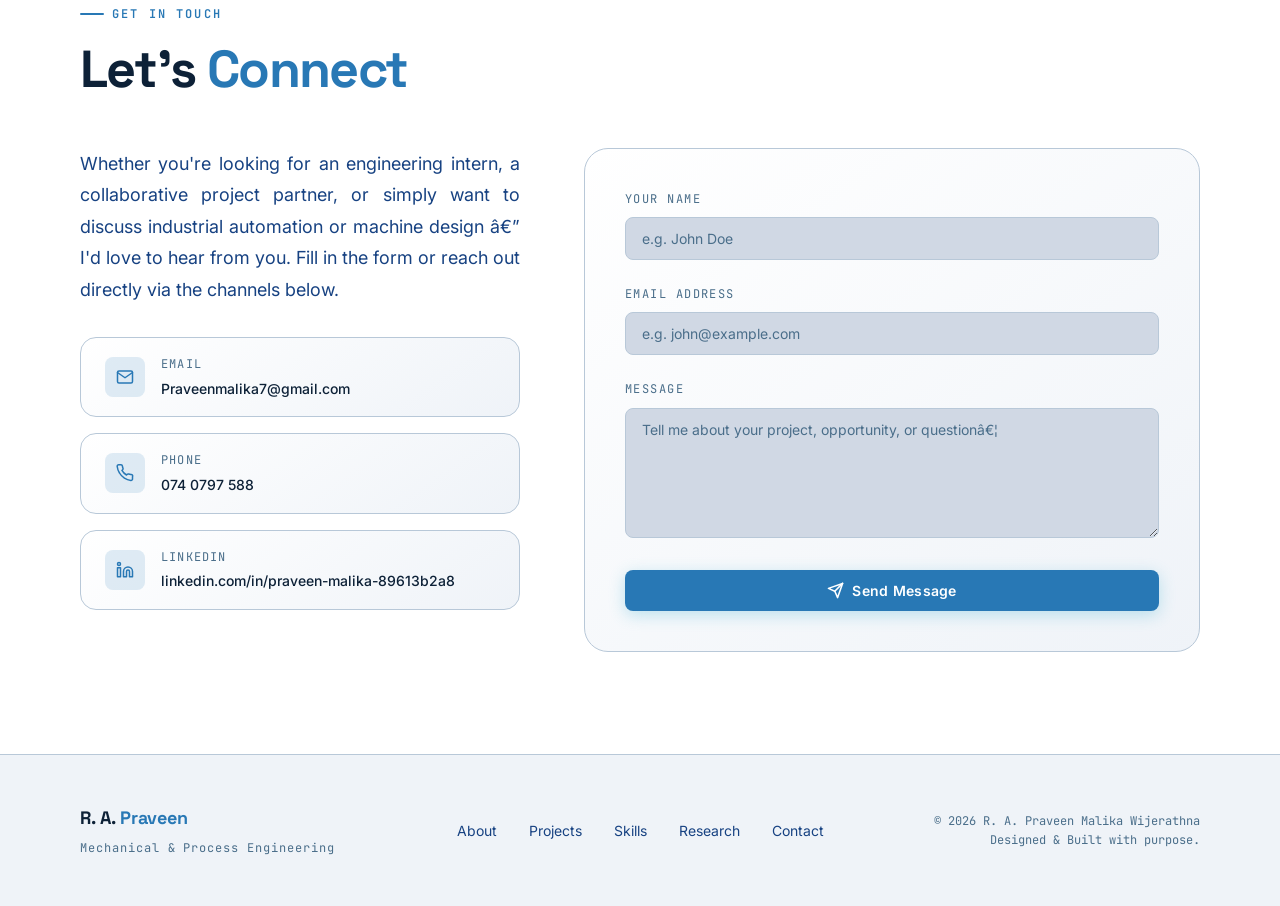
==== commit f33c4bf7: "Update research status from Ongoing to Completed with green badge" ====
--- a/index.html
+++ b/index.html
@@ -1,9 +1,9 @@
-<!DOCTYPE html>
+﻿<!DOCTYPE html>
 <html lang="en" data-theme="dark">
 <head>
   <meta charset="UTF-8" />
   <meta name="viewport" content="width=device-width, initial-scale=1.0" />
-  <meta name="description" content="Portfolio of R. A. Praveen Malika Wijerathna — Graduate Mechanical Engineer specialising in industrial automation, machine design, PLC/HMI integration, and manufacturing process improvement." />
+  <meta name="description" content="Portfolio of R. A. Praveen Malika Wijerathna â€” Graduate Mechanical Engineer specialising in industrial automation, machine design, PLC/HMI integration, and manufacturing process improvement." />
   <meta name="keywords" content="Mechanical Engineering, Graduate Engineer, Industrial Automation, PLC, HMI, SolidWorks, Machine Design, FMCG, Sri Lanka, University of Jaffna" />
   <meta name="author" content="R. A. Praveen Malika Wijerathna" />
   <title>Praveen Malika Wijerathna | Graduate Mechanical Engineer</title>
@@ -27,30 +27,30 @@
 
 <body>
 
-  <!-- ══════════════════════════════════════════
+  <!-- â•â•â•â•â•â•â•â•â•â•â•â•â•â•â•â•â•â•â•â•â•â•â•â•â•â•â•â•â•â•â•â•â•â•â•â•â•â•â•â•â•â•
        LOADING SCREEN
-  ══════════════════════════════════════════ -->
+  â•â•â•â•â•â•â•â•â•â•â•â•â•â•â•â•â•â•â•â•â•â•â•â•â•â•â•â•â•â•â•â•â•â•â•â•â•â•â•â•â•â• -->
   <div id="loading-screen" role="status" aria-label="Loading portfolio">
     <div class="loader-logo">R. A. <span>Praveen</span></div>
     <div class="loader-bar-track">
       <div class="loader-bar-fill"></div>
     </div>
-    <div class="loader-label">Initialising Systems…</div>
+    <div class="loader-label">Initialising Systemsâ€¦</div>
   </div>
 
-  <!-- ══════════════════════════════════════════
+  <!-- â•â•â•â•â•â•â•â•â•â•â•â•â•â•â•â•â•â•â•â•â•â•â•â•â•â•â•â•â•â•â•â•â•â•â•â•â•â•â•â•â•â•
        SCROLL PROGRESS BAR
-  ══════════════════════════════════════════ -->
+  â•â•â•â•â•â•â•â•â•â•â•â•â•â•â•â•â•â•â•â•â•â•â•â•â•â•â•â•â•â•â•â•â•â•â•â•â•â•â•â•â•â• -->
   <div id="scroll-progress" role="progressbar" aria-label="Page scroll progress" aria-valuenow="0" aria-valuemin="0" aria-valuemax="100"></div>
 
-  <!-- ══════════════════════════════════════════
+  <!-- â•â•â•â•â•â•â•â•â•â•â•â•â•â•â•â•â•â•â•â•â•â•â•â•â•â•â•â•â•â•â•â•â•â•â•â•â•â•â•â•â•â•
        NAVIGATION
-  ══════════════════════════════════════════ -->
+  â•â•â•â•â•â•â•â•â•â•â•â•â•â•â•â•â•â•â•â•â•â•â•â•â•â•â•â•â•â•â•â•â•â•â•â•â•â•â•â•â•â• -->
   <header>
     <nav id="navbar" aria-label="Primary navigation">
       <div class="nav-inner">
         <!-- Logo -->
-        <a href="#hero" class="nav-logo" aria-label="R. A. Praveen – Home">
+        <a href="#hero" class="nav-logo" aria-label="R. A. Praveen â€“ Home">
           R. A.<span class="accent"> Praveen</span>
         </a>
 
@@ -101,14 +101,14 @@
     </nav>
   </header>
 
-  <!-- ══════════════════════════════════════════
+  <!-- â•â•â•â•â•â•â•â•â•â•â•â•â•â•â•â•â•â•â•â•â•â•â•â•â•â•â•â•â•â•â•â•â•â•â•â•â•â•â•â•â•â•
        MAIN CONTENT
-  ══════════════════════════════════════════ -->
+  â•â•â•â•â•â•â•â•â•â•â•â•â•â•â•â•â•â•â•â•â•â•â•â•â•â•â•â•â•â•â•â•â•â•â•â•â•â•â•â•â•â• -->
   <main>
 
-    <!-- ─────────────────────────────────────
+    <!-- â”€â”€â”€â”€â”€â”€â”€â”€â”€â”€â”€â”€â”€â”€â”€â”€â”€â”€â”€â”€â”€â”€â”€â”€â”€â”€â”€â”€â”€â”€â”€â”€â”€â”€â”€â”€â”€
          1. HERO SECTION
-    ───────────────────────────────────────── -->
+    â”€â”€â”€â”€â”€â”€â”€â”€â”€â”€â”€â”€â”€â”€â”€â”€â”€â”€â”€â”€â”€â”€â”€â”€â”€â”€â”€â”€â”€â”€â”€â”€â”€â”€â”€â”€â”€â”€â”€â”€â”€ -->
     <section id="hero" aria-label="Hero introduction">
 
       <!-- BACKGROUND -->
@@ -161,7 +161,7 @@
 
             <!-- Title line -->
             <div class="hero-title-line">
-              <span class="hero-dash">—</span>
+              <span class="hero-dash">â€”</span>
               <span class="hero-title-text">Graduate Mechanical Engineer</span>
               <span class="hero-title-sep"> | </span>
               <span class="hero-title-uni">University of Jaffna</span>
@@ -188,7 +188,7 @@
 
             </div>
 
-            <!-- Stats Row – Glassmorphism Cards -->
+            <!-- Stats Row â€“ Glassmorphism Cards -->
             <div class="hero-stats">
               <div class="hero-stat-card">
                 <div class="hero-stat-icon">
@@ -208,12 +208,12 @@
                 <div class="hero-stat-icon">
                   <svg xmlns="http://www.w3.org/2000/svg" viewBox="0 0 24 24" fill="none" stroke="currentColor" stroke-width="2" stroke-linecap="round" stroke-linejoin="round"><circle cx="12" cy="8" r="6"/><path d="M15.477 12.89L17 22l-5-3-5 3 1.523-9.11"/></svg>
                 </div>
-                <div class="hero-stat-val"><span class="hero-stat-num" data-target="2">0</span><span class="hero-stat-sfx">×</span></div>
+                <div class="hero-stat-val"><span class="hero-stat-num" data-target="2">0</span><span class="hero-stat-sfx">Ã—</span></div>
                 <div class="hero-stat-label">IESL<br>Awards</div>
               </div>
             </div>
 
-            <!-- Social Icons – Clean horizontal row -->
+            <!-- Social Icons â€“ Clean horizontal row -->
             <div class="hero-socials" aria-label="Social media profiles">
               <a href="http://www.linkedin.com/in/praveen-malika-89613b2a8" target="_blank" rel="noopener noreferrer" class="hero-social-item" aria-label="LinkedIn Profile">
                 <div class="hero-social-icon">
@@ -268,9 +268,9 @@
     </section>
 
 
-    <!-- ─────────────────────────────────────
+    <!-- â”€â”€â”€â”€â”€â”€â”€â”€â”€â”€â”€â”€â”€â”€â”€â”€â”€â”€â”€â”€â”€â”€â”€â”€â”€â”€â”€â”€â”€â”€â”€â”€â”€â”€â”€â”€â”€
          2. ABOUT SECTION
-    ───────────────────────────────────────── -->
+    â”€â”€â”€â”€â”€â”€â”€â”€â”€â”€â”€â”€â”€â”€â”€â”€â”€â”€â”€â”€â”€â”€â”€â”€â”€â”€â”€â”€â”€â”€â”€â”€â”€â”€â”€â”€â”€â”€â”€â”€â”€ -->
     <section id="about" class="section" aria-labelledby="about-title">
       <div class="container">
         <div class="section-label">About Me</div>
@@ -283,7 +283,7 @@
               I am a Graduate Mechanical Engineer with hands-on industrial experience in machine design, industrial automation, manufacturing process improvement, and engineering project execution within a high-volume FMCG manufacturing environment. During my internship at Hemas Consumer Brands, I contributed to industrial equipment development, automation system integration, and machine commissioning while collaborating with multidisciplinary engineering teams.
             </p>
             <p>
-              My engineering expertise spans the complete project lifecycle — from concept development and 3D modelling in SolidWorks to electrical panel design, PLC/HMI integration, fabrication supervision, equipment installation, commissioning, commercial production trials, and engineering documentation. I enjoy transforming engineering concepts into practical, reliable, and efficient industrial solutions.
+              My engineering expertise spans the complete project lifecycle â€” from concept development and 3D modelling in SolidWorks to electrical panel design, PLC/HMI integration, fabrication supervision, equipment installation, commissioning, commercial production trials, and engineering documentation. I enjoy transforming engineering concepts into practical, reliable, and efficient industrial solutions.
             </p>
             <p>
               I have practical experience working collaboratively with Production, Quality Assurance, Research &amp; Development, Safety, and external contractors while applying continuous improvement methodologies including 5S, Kaizen, FMEA, vibration analysis, and structured engineering documentation to improve manufacturing performance.
@@ -354,9 +354,9 @@
       </div>
     </section>
 
-    <!-- ─────────────────────────────────────
+    <!-- â”€â”€â”€â”€â”€â”€â”€â”€â”€â”€â”€â”€â”€â”€â”€â”€â”€â”€â”€â”€â”€â”€â”€â”€â”€â”€â”€â”€â”€â”€â”€â”€â”€â”€â”€â”€â”€
          3. EDUCATION SECTION
-    ───────────────────────────────────────── -->
+    â”€â”€â”€â”€â”€â”€â”€â”€â”€â”€â”€â”€â”€â”€â”€â”€â”€â”€â”€â”€â”€â”€â”€â”€â”€â”€â”€â”€â”€â”€â”€â”€â”€â”€â”€â”€â”€â”€â”€â”€â”€ -->
     <section id="education" class="section" aria-labelledby="education-title">
       <div class="blueprint-bg" aria-hidden="true"></div>
       <div class="container" style="position:relative;z-index:1;">
@@ -369,7 +369,7 @@
           </div>
 
           <div class="edu-body">
-            <div class="edu-meta">Apr 2022 – Jul 2026 &nbsp;·&nbsp; <span style="color:var(--clr-success);font-weight:600;">Graduated</span></div>
+            <div class="edu-meta">Apr 2022 â€“ Jul 2026 &nbsp;Â·&nbsp; <span style="color:var(--clr-success);font-weight:600;">Graduated</span></div>
             <h3 class="edu-degree">BSc (Hons) in Mechanical and Process Engineering</h3>
             <p class="edu-institution">University of Jaffna, Sri Lanka</p>
 
@@ -392,9 +392,9 @@
       </div>
     </section>
 
-    <!-- ─────────────────────────────────────
+    <!-- â”€â”€â”€â”€â”€â”€â”€â”€â”€â”€â”€â”€â”€â”€â”€â”€â”€â”€â”€â”€â”€â”€â”€â”€â”€â”€â”€â”€â”€â”€â”€â”€â”€â”€â”€â”€â”€
          4. PROFESSIONAL EXPERIENCE
-    ───────────────────────────────────────── -->
+    â”€â”€â”€â”€â”€â”€â”€â”€â”€â”€â”€â”€â”€â”€â”€â”€â”€â”€â”€â”€â”€â”€â”€â”€â”€â”€â”€â”€â”€â”€â”€â”€â”€â”€â”€â”€â”€â”€â”€â”€â”€ -->
     <section id="experience" class="section" aria-labelledby="experience-title">
       <div class="container">
         <div class="section-label">Experience</div>
@@ -402,7 +402,7 @@
 
         <div class="timeline mt-2xl reveal">
           <div class="timeline-item">
-            <div class="timeline-meta">Nov 2025 – May 2026 &nbsp;·&nbsp; Industrial Experience</div>
+            <div class="timeline-meta">Nov 2025 â€“ May 2026 &nbsp;Â·&nbsp; Industrial Experience</div>
             <h3 class="timeline-title">Automation &amp; Machine Design Engineering Intern</h3>
             <div class="timeline-company">
               Hemas Consumer Brands
@@ -440,23 +440,23 @@
       </div>
     </section>
 
-    <!-- ─────────────────────────────────────
+    <!-- â”€â”€â”€â”€â”€â”€â”€â”€â”€â”€â”€â”€â”€â”€â”€â”€â”€â”€â”€â”€â”€â”€â”€â”€â”€â”€â”€â”€â”€â”€â”€â”€â”€â”€â”€â”€â”€
          5. PROJECTS SECTION
-    ───────────────────────────────────────── -->
+    â”€â”€â”€â”€â”€â”€â”€â”€â”€â”€â”€â”€â”€â”€â”€â”€â”€â”€â”€â”€â”€â”€â”€â”€â”€â”€â”€â”€â”€â”€â”€â”€â”€â”€â”€â”€â”€â”€â”€â”€â”€ -->
     <section id="projects" class="section" aria-labelledby="projects-title">
       <div class="container">
         <div class="section-label">Featured Projects</div>
         <h2 class="section-title" id="projects-title">Engineering <em>Highlights</em></h2>
         <p class="section-subtitle">A selection of industrial and academic projects spanning automation, machine design, and process improvement.</p>
 
-        <!-- ★ FEATURED PROJECT — Semi-Automatic Shampoo Filling Machine -->
+        <!-- â˜… FEATURED PROJECT â€” Semi-Automatic Shampoo Filling Machine -->
         <div class="featured-project-wrap reveal" id="featured-project-section" aria-label="Featured Project: Semi-Automatic Shampoo Filling Machine">
 
           <!-- Top accent bar -->
           <div class="fp-topbar">
-            <span class="fp-topbar-star">★</span>
-            <span class="fp-topbar-text">Featured Project — Flagship Engineering Showcase</span>
-            <span class="fp-topbar-right">Hemas Manufacturing (Pvt.) Ltd. · 2025–2026</span>
+            <span class="fp-topbar-star">â˜…</span>
+            <span class="fp-topbar-text">Featured Project â€” Flagship Engineering Showcase</span>
+            <span class="fp-topbar-right">Hemas Manufacturing (Pvt.) Ltd. Â· 2025â€“2026</span>
           </div>
 
           <!-- Compact card header (always visible) -->
@@ -467,7 +467,7 @@
                 <span class="fp-meta-dot"></span>
                 <span>Dankotuwa, Sri Lanka</span>
                 <span class="fp-meta-dot"></span>
-                <span>Nov 2025 – May 2026</span>
+                <span>Nov 2025 â€“ May 2026</span>
                 <span class="fp-meta-dot"></span>
                 <span class="fp-status-badge">
                   <span class="status-dot" aria-hidden="true"></span>
@@ -511,7 +511,7 @@
                 </a>
               </div>
 
-              <!-- 2×2 Mini Image Gallery Preview -->
+              <!-- 2Ã—2 Mini Image Gallery Preview -->
               <div class="fp-mini-gallery" id="fp-mini-gallery" aria-label="Project image preview">
                 <div class="fp-mini-gallery-item fp-gallery-item" data-src="real1.jpg" data-caption="Commercial Production Running Using the New Machine" tabindex="0" role="button" aria-label="Commercial Production Running Using the New Machine">
                   <img src="real1.jpg" alt="Commercial Production Running Using the New Machine" loading="lazy" />
@@ -533,30 +533,30 @@
             </div>
           </div><!-- /fp-header -->
 
-          <!-- ━━━━━━━━━━━━━━━━━━━━━━━━━━━━━━━━━━━━━━━━
+          <!-- â”â”â”â”â”â”â”â”â”â”â”â”â”â”â”â”â”â”â”â”â”â”â”â”â”â”â”â”â”â”â”â”â”â”â”â”â”â”â”â”
                EXPANDABLE DETAIL PANEL
-          ━━━━━━━━━━━━━━━━━━━━━━━━━━━━━━━━━━━━━━━━ -->
+          â”â”â”â”â”â”â”â”â”â”â”â”â”â”â”â”â”â”â”â”â”â”â”â”â”â”â”â”â”â”â”â”â”â”â”â”â”â”â”â” -->
           <div class="fp-detail" id="fp-detail" aria-hidden="true">
             <div class="fp-detail-inner">
 
-              <!-- ── Engineering Contributions ──────────────── -->
+              <!-- â”€â”€ Engineering Contributions â”€â”€â”€â”€â”€â”€â”€â”€â”€â”€â”€â”€â”€â”€â”€â”€ -->
               <div class="fp-contrib-title">Engineering Contributions</div>
               <div class="fp-contrib-grid" id="fp-contrib-grid" aria-label="Engineering contributions">
-                <div class="fp-contrib-card"><div class="fp-contrib-check">✔</div><span class="fp-contrib-label">Machine Design</span></div>
-                <div class="fp-contrib-card"><div class="fp-contrib-check">✔</div><span class="fp-contrib-label">SolidWorks Modelling</span></div>
-                <div class="fp-contrib-card"><div class="fp-contrib-check">✔</div><span class="fp-contrib-label">EPLAN Electrical Design</span></div>
-                <div class="fp-contrib-card"><div class="fp-contrib-check">✔</div><span class="fp-contrib-label">Siemens PLC Programming</span></div>
-                <div class="fp-contrib-card"><div class="fp-contrib-check">✔</div><span class="fp-contrib-label">HMI Development</span></div>
-                <div class="fp-contrib-card"><div class="fp-contrib-check">✔</div><span class="fp-contrib-label">Servo Integration</span></div>
-                <div class="fp-contrib-card"><div class="fp-contrib-check">✔</div><span class="fp-contrib-label">CIP Development</span></div>
-                <div class="fp-contrib-card"><div class="fp-contrib-check">✔</div><span class="fp-contrib-label">Electrical Panel Assembly</span></div>
-                <div class="fp-contrib-card"><div class="fp-contrib-check">✔</div><span class="fp-contrib-label">Machine Commissioning</span></div>
-                <div class="fp-contrib-card"><div class="fp-contrib-check">✔</div><span class="fp-contrib-label">Production Trials</span></div>
-                <div class="fp-contrib-card"><div class="fp-contrib-check">✔</div><span class="fp-contrib-label">Troubleshooting</span></div>
-                <div class="fp-contrib-card"><div class="fp-contrib-check">✔</div><span class="fp-contrib-label">Industrial Automation</span></div>
-              </div>
-
-              <!-- ── Tab Navigation ──────────────────────────── -->
+                <div class="fp-contrib-card"><div class="fp-contrib-check">âœ”</div><span class="fp-contrib-label">Machine Design</span></div>
+                <div class="fp-contrib-card"><div class="fp-contrib-check">âœ”</div><span class="fp-contrib-label">SolidWorks Modelling</span></div>
+                <div class="fp-contrib-card"><div class="fp-contrib-check">âœ”</div><span class="fp-contrib-label">EPLAN Electrical Design</span></div>
+                <div class="fp-contrib-card"><div class="fp-contrib-check">âœ”</div><span class="fp-contrib-label">Siemens PLC Programming</span></div>
+                <div class="fp-contrib-card"><div class="fp-contrib-check">âœ”</div><span class="fp-contrib-label">HMI Development</span></div>
+                <div class="fp-contrib-card"><div class="fp-contrib-check">âœ”</div><span class="fp-contrib-label">Servo Integration</span></div>
+                <div class="fp-contrib-card"><div class="fp-contrib-check">âœ”</div><span class="fp-contrib-label">CIP Development</span></div>
+                <div class="fp-contrib-card"><div class="fp-contrib-check">âœ”</div><span class="fp-contrib-label">Electrical Panel Assembly</span></div>
+                <div class="fp-contrib-card"><div class="fp-contrib-check">âœ”</div><span class="fp-contrib-label">Machine Commissioning</span></div>
+                <div class="fp-contrib-card"><div class="fp-contrib-check">âœ”</div><span class="fp-contrib-label">Production Trials</span></div>
+                <div class="fp-contrib-card"><div class="fp-contrib-check">âœ”</div><span class="fp-contrib-label">Troubleshooting</span></div>
+                <div class="fp-contrib-card"><div class="fp-contrib-check">âœ”</div><span class="fp-contrib-label">Industrial Automation</span></div>
+              </div>
+
+              <!-- â”€â”€ Tab Navigation â”€â”€â”€â”€â”€â”€â”€â”€â”€â”€â”€â”€â”€â”€â”€â”€â”€â”€â”€â”€â”€â”€â”€â”€â”€â”€â”€â”€ -->
               <div class="fp-tabs-nav" role="tablist" aria-label="Project sections">
                 <button class="fp-tab-btn active" data-tab="overview"   role="tab" aria-selected="true"  id="tab-overview">Overview</button>
                 <button class="fp-tab-btn" data-tab="mechanical"         role="tab" aria-selected="false" id="tab-mechanical">Mechanical Design</button>
@@ -568,7 +568,7 @@
                 <button class="fp-tab-btn" data-tab="video"              role="tab" aria-selected="false" id="tab-video">Machine Video</button>
               </div>
 
-              <!-- ┄ Tab 1: Overview ┄ -->
+              <!-- â”„ Tab 1: Overview â”„ -->
               <div class="fp-tab-panel active" data-panel="overview" role="tabpanel" aria-labelledby="tab-overview">
                 <p class="fp-tab-desc">
                   During my internship at Hemas Manufacturing (Pvt.) Ltd., I contributed to the design, development, implementation, testing, and commissioning of a Semi-Automatic Shampoo Filling Machine intended to replace an existing manual filling process used in commercial production. The project involved mechanical design, electrical system development, industrial automation integration, PLC programming, HMI development, machine assembly, commissioning, and commercial production trials. The machine was developed using Siemens S7-1500 PLC, Siemens HMI, servo motors, servo drives, lobe pumps, pneumatic systems, sensors, and custom mechanical components. The electrical control system was designed using EPLAN software, while the machine structure and assemblies were developed using SolidWorks. A dedicated Clean-In-Place (CIP) system was also integrated to improve machine hygiene, cleaning efficiency, and maintenance accessibility. Multiple production trials were conducted in collaboration with Production, Quality Assurance, Safety, and Research &amp; Development teams to validate machine performance and achieve successful commercial implementation.
@@ -578,24 +578,24 @@
                 <div class="fp-resp-section" style="margin-top:var(--space-xl);">
                   <div class="fp-contrib-title" style="font-size:var(--text-md);margin-bottom:var(--space-lg);">Technical Responsibilities</div>
                   <ul class="fp-resp-list" aria-label="Technical responsibilities">
-                    <li><span class="fp-contrib-check" style="width:22px;height:22px;font-size:0.7rem;">✔</span>Machine design and assembly development using SolidWorks</li>
-                    <li><span class="fp-contrib-check" style="width:22px;height:22px;font-size:0.7rem;">✔</span>Design and implementation of CIP cleaning system</li>
-                    <li><span class="fp-contrib-check" style="width:22px;height:22px;font-size:0.7rem;">✔</span>Electrical schematic development using EPLAN</li>
-                    <li><span class="fp-contrib-check" style="width:22px;height:22px;font-size:0.7rem;">✔</span>Electrical control panel assembly</li>
-                    <li><span class="fp-contrib-check" style="width:22px;height:22px;font-size:0.7rem;">✔</span>Siemens S7-1500 PLC hardware configuration</li>
-                    <li><span class="fp-contrib-check" style="width:22px;height:22px;font-size:0.7rem;">✔</span>PLC ladder logic programming</li>
-                    <li><span class="fp-contrib-check" style="width:22px;height:22px;font-size:0.7rem;">✔</span>Siemens HMI development</li>
-                    <li><span class="fp-contrib-check" style="width:22px;height:22px;font-size:0.7rem;">✔</span>Servo motor and servo drive integration</li>
-                    <li><span class="fp-contrib-check" style="width:22px;height:22px;font-size:0.7rem;">✔</span>Pneumatic system integration</li>
-                    <li><span class="fp-contrib-check" style="width:22px;height:22px;font-size:0.7rem;">✔</span>Machine commissioning and troubleshooting</li>
-                    <li><span class="fp-contrib-check" style="width:22px;height:22px;font-size:0.7rem;">✔</span>Production trial execution</li>
-                    <li><span class="fp-contrib-check" style="width:22px;height:22px;font-size:0.7rem;">✔</span>Commercial production implementation</li>
-                    <li><span class="fp-contrib-check" style="width:22px;height:22px;font-size:0.7rem;">✔</span>Cross-functional coordination with Production, QA, Safety, and R&amp;D teams</li>
+                    <li><span class="fp-contrib-check" style="width:22px;height:22px;font-size:0.7rem;">âœ”</span>Machine design and assembly development using SolidWorks</li>
+                    <li><span class="fp-contrib-check" style="width:22px;height:22px;font-size:0.7rem;">âœ”</span>Design and implementation of CIP cleaning system</li>
+                    <li><span class="fp-contrib-check" style="width:22px;height:22px;font-size:0.7rem;">âœ”</span>Electrical schematic development using EPLAN</li>
+                    <li><span class="fp-contrib-check" style="width:22px;height:22px;font-size:0.7rem;">âœ”</span>Electrical control panel assembly</li>
+                    <li><span class="fp-contrib-check" style="width:22px;height:22px;font-size:0.7rem;">âœ”</span>Siemens S7-1500 PLC hardware configuration</li>
+                    <li><span class="fp-contrib-check" style="width:22px;height:22px;font-size:0.7rem;">âœ”</span>PLC ladder logic programming</li>
+                    <li><span class="fp-contrib-check" style="width:22px;height:22px;font-size:0.7rem;">âœ”</span>Siemens HMI development</li>
+                    <li><span class="fp-contrib-check" style="width:22px;height:22px;font-size:0.7rem;">âœ”</span>Servo motor and servo drive integration</li>
+                    <li><span class="fp-contrib-check" style="width:22px;height:22px;font-size:0.7rem;">âœ”</span>Pneumatic system integration</li>
+                    <li><span class="fp-contrib-check" style="width:22px;height:22px;font-size:0.7rem;">âœ”</span>Machine commissioning and troubleshooting</li>
+                    <li><span class="fp-contrib-check" style="width:22px;height:22px;font-size:0.7rem;">âœ”</span>Production trial execution</li>
+                    <li><span class="fp-contrib-check" style="width:22px;height:22px;font-size:0.7rem;">âœ”</span>Commercial production implementation</li>
+                    <li><span class="fp-contrib-check" style="width:22px;height:22px;font-size:0.7rem;">âœ”</span>Cross-functional coordination with Production, QA, Safety, and R&amp;D teams</li>
                   </ul>
                 </div>
               </div>
 
-              <!-- ┄ Tab 2: Mechanical Design ┄ -->
+              <!-- â”„ Tab 2: Mechanical Design â”„ -->
               <div class="fp-tab-panel" data-panel="mechanical" role="tabpanel" aria-labelledby="tab-mechanical">
                 <p class="fp-tab-desc">
                   Complete machine design and assembly were developed using SolidWorks, encompassing the frame structure, filling mechanism, servo motor arrangement, bottle conveying system, and full machine integration. The design prioritised ease of maintenance access, hygienic construction, and robust structural integrity suitable for continuous FMCG production operation.
@@ -612,7 +612,7 @@
                 </div>
               </div>
 
-              <!-- ┄ Tab 3: CIP System ┄ -->
+              <!-- â”„ Tab 3: CIP System â”„ -->
               <div class="fp-tab-panel" data-panel="cip" role="tabpanel" aria-labelledby="tab-cip">
                 <p class="fp-tab-desc">
                   A custom bracket system was designed and manufactured to implement Clean-In-Place (CIP) functionality directly on the filling machine. The CIP system enables in-situ cleaning of all product-contact surfaces without disassembly, significantly improving machine hygiene standards, reducing cleaning cycle time, minimising contamination risk, and facilitating compliance with food-grade and cosmetic manufacturing sanitation requirements.
@@ -629,7 +629,7 @@
                 </div>
               </div>
 
-              <!-- ┄ Tab 4: Electrical Design ┄ -->
+              <!-- â”„ Tab 4: Electrical Design â”„ -->
               <div class="fp-tab-panel" data-panel="electrical" role="tabpanel" aria-labelledby="tab-electrical">
                 <p class="fp-tab-desc">
                   Electrical schematics and comprehensive control panel documentation were developed using EPLAN Electric P8 software. The documentation package includes circuit diagrams, component layout drawings, cable schedules, and terminal lists, providing a complete technical reference for machine assembly, wiring verification, fault diagnosis, and preventive maintenance activities.
@@ -646,48 +646,48 @@
                 </div>
               </div>
 
-              <!-- ┄ Tab 5: PLC Programming ┄ -->
+              <!-- â”„ Tab 5: PLC Programming â”„ -->
               <div class="fp-tab-panel" data-panel="plc" role="tabpanel" aria-labelledby="tab-plc">
                 <p class="fp-tab-desc">
                   Siemens S7-1200 PLC hardware configuration, I/O mapping, ladder logic programming, filling sequence control, servo axis parameterisation, safety interlock logic, alarm management, and data block management were developed and rigorously tested using the TIA Portal engineering environment. The program architecture was structured to facilitate clear fault diagnosis and straightforward future modifications by maintenance personnel.
                 </p>
                 <div class="fp-gallery cols-4" data-gallery-id="plc">
-                  <div class="fp-gallery-item" data-src="plc1.png" data-caption="PLC Program Development – Network 01">
-                    <img src="plc1.png" alt="PLC Program Development – Network 01" loading="lazy" />
-                    <div class="fp-gallery-caption">PLC Program Development – Network 01</div>
-                  </div>
-                  <div class="fp-gallery-item" data-src="plc2.png" data-caption="PLC Program Development – Network 02">
-                    <img src="plc2.png" alt="PLC Program Development – Network 02" loading="lazy" />
-                    <div class="fp-gallery-caption">PLC Program Development – Network 02</div>
-                  </div>
-                  <div class="fp-gallery-item" data-src="plc3.png" data-caption="PLC Program Development – Network 03">
-                    <img src="plc3.png" alt="PLC Program Development – Network 03" loading="lazy" />
-                    <div class="fp-gallery-caption">PLC Program Development – Network 03</div>
-                  </div>
-                  <div class="fp-gallery-item" data-src="plc4.png" data-caption="PLC Program Development – Network 04">
-                    <img src="plc4.png" alt="PLC Program Development – Network 04" loading="lazy" />
-                    <div class="fp-gallery-caption">PLC Program Development – Network 04</div>
-                  </div>
-                  <div class="fp-gallery-item" data-src="plc6.png" data-caption="PLC Program Development – Network 06">
-                    <img src="plc6.png" alt="PLC Program Development – Network 06" loading="lazy" />
-                    <div class="fp-gallery-caption">PLC Program Development – Network 06</div>
-                  </div>
-                  <div class="fp-gallery-item" data-src="plc7.png" data-caption="PLC Program Development – Network 07">
-                    <img src="plc7.png" alt="PLC Program Development – Network 07" loading="lazy" />
-                    <div class="fp-gallery-caption">PLC Program Development – Network 07</div>
-                  </div>
-                  <div class="fp-gallery-item" data-src="plc8.png" data-caption="PLC Program Development – Network 08">
-                    <img src="plc8.png" alt="PLC Program Development – Network 08" loading="lazy" />
-                    <div class="fp-gallery-caption">PLC Program Development – Network 08</div>
-                  </div>
-                  <div class="fp-gallery-item" data-src="plc9.png" data-caption="PLC Program Development – Network 09">
-                    <img src="plc9.png" alt="PLC Program Development – Network 09" loading="lazy" />
-                    <div class="fp-gallery-caption">PLC Program Development – Network 09</div>
-                  </div>
-                </div>
-              </div>
-
-              <!-- ┄ Tab 6: HMI Development ┄ -->
+                  <div class="fp-gallery-item" data-src="plc1.png" data-caption="PLC Program Development â€“ Network 01">
+                    <img src="plc1.png" alt="PLC Program Development â€“ Network 01" loading="lazy" />
+                    <div class="fp-gallery-caption">PLC Program Development â€“ Network 01</div>
+                  </div>
+                  <div class="fp-gallery-item" data-src="plc2.png" data-caption="PLC Program Development â€“ Network 02">
+                    <img src="plc2.png" alt="PLC Program Development â€“ Network 02" loading="lazy" />
+                    <div class="fp-gallery-caption">PLC Program Development â€“ Network 02</div>
+                  </div>
+                  <div class="fp-gallery-item" data-src="plc3.png" data-caption="PLC Program Development â€“ Network 03">
+                    <img src="plc3.png" alt="PLC Program Development â€“ Network 03" loading="lazy" />
+                    <div class="fp-gallery-caption">PLC Program Development â€“ Network 03</div>
+                  </div>
+                  <div class="fp-gallery-item" data-src="plc4.png" data-caption="PLC Program Development â€“ Network 04">
+                    <img src="plc4.png" alt="PLC Program Development â€“ Network 04" loading="lazy" />
+                    <div class="fp-gallery-caption">PLC Program Development â€“ Network 04</div>
+                  </div>
+                  <div class="fp-gallery-item" data-src="plc6.png" data-caption="PLC Program Development â€“ Network 06">
+                    <img src="plc6.png" alt="PLC Program Development â€“ Network 06" loading="lazy" />
+                    <div class="fp-gallery-caption">PLC Program Development â€“ Network 06</div>
+                  </div>
+                  <div class="fp-gallery-item" data-src="plc7.png" data-caption="PLC Program Development â€“ Network 07">
+                    <img src="plc7.png" alt="PLC Program Development â€“ Network 07" loading="lazy" />
+                    <div class="fp-gallery-caption">PLC Program Development â€“ Network 07</div>
+                  </div>
+                  <div class="fp-gallery-item" data-src="plc8.png" data-caption="PLC Program Development â€“ Network 08">
+                    <img src="plc8.png" alt="PLC Program Development â€“ Network 08" loading="lazy" />
+                    <div class="fp-gallery-caption">PLC Program Development â€“ Network 08</div>
+                  </div>
+                  <div class="fp-gallery-item" data-src="plc9.png" data-caption="PLC Program Development â€“ Network 09">
+                    <img src="plc9.png" alt="PLC Program Development â€“ Network 09" loading="lazy" />
+                    <div class="fp-gallery-caption">PLC Program Development â€“ Network 09</div>
+                  </div>
+                </div>
+              </div>
+
+              <!-- â”„ Tab 6: HMI Development â”„ -->
               <div class="fp-tab-panel" data-panel="hmi" role="tabpanel" aria-labelledby="tab-hmi">
                 <p class="fp-tab-desc">
                   Human Machine Interface screens were designed and developed using Siemens WinCC software to provide a comprehensive operator interface covering machine start/stop operation, production parameter configuration, manual jog control for maintenance activities, real-time alarm monitoring and acknowledgement, and production count management. The interface was designed to minimise operator training requirements and enable rapid fault identification during production runs.
@@ -716,7 +716,7 @@
                 </div>
               </div>
 
-              <!-- ┄ Tab 7: Fabrication &amp; Assembly ┄ -->
+              <!-- â”„ Tab 7: Fabrication &amp; Assembly â”„ -->
               <div class="fp-tab-panel" data-panel="fabrication" role="tabpanel" aria-labelledby="tab-fabrication">
                 <p class="fp-tab-desc">
                   The machine was fabricated, mechanically assembled, electrically wired, and systematically commissioned through a structured series of dry-run, wet-run, and full production trials. Each trial phase identified and resolved integration issues prior to the subsequent phase, ensuring a controlled and documented transition from commissioning to commercial production operation.
@@ -737,7 +737,7 @@
                 </div>
               </div>
 
-              <!-- ┄ Tab 8: Machine Video ┄ -->
+              <!-- â”„ Tab 8: Machine Video â”„ -->
               <div class="fp-tab-panel" data-panel="video" role="tabpanel" aria-labelledby="tab-video">
                 <div class="fp-video-title">
                   <svg xmlns="http://www.w3.org/2000/svg" viewBox="0 0 24 24" fill="none" stroke="currentColor" stroke-width="2" stroke-linecap="round" stroke-linejoin="round" width="22" height="22" aria-hidden="true"><polygon points="23 7 16 12 23 17 23 7"/><rect x="1" y="5" width="15" height="14" rx="2" ry="2"/></svg>
@@ -797,7 +797,7 @@
         <!-- Project cards grid -->
         <div class="projects-grid stagger" id="projects-grid" aria-label="Project list">
 
-          <!-- ════ PROJECT 2 — Fully Automatic Shampoo Filling Machine Design ════ -->
+          <!-- â•â•â•â• PROJECT 2 â€” Fully Automatic Shampoo Filling Machine Design â•â•â•â• -->
           <article class="project-card exp-card" data-category="Design" id="proj-card-2" aria-label="Fully Automatic Shampoo Filling Machine Design">
             <div class="project-visual" aria-hidden="true" style="padding:0;overflow:hidden;">
               <div class="project-cat-badge">Machine Design</div>
@@ -902,7 +902,7 @@
             </div>
           </article>
 
-          <!-- ════ PROJECT 3 — Cap Feeder and Elevator Machine ════ -->
+          <!-- â•â•â•â• PROJECT 3 â€” Cap Feeder and Elevator Machine â•â•â•â• -->
           <article class="project-card exp-card" data-category="Manufacturing" id="proj-card-3" aria-label="Cap Feeder and Elevator Machine Implementation">
             <div class="project-visual" aria-hidden="true" style="padding:0;overflow:hidden;">
               <div class="project-cat-badge">Manufacturing</div>
@@ -1006,7 +1006,7 @@
             </div>
           </article>
 
-          <!-- ════ PROJECT 4 — Conveyor System Development ════ -->
+          <!-- â•â•â•â• PROJECT 4 â€” Conveyor System Development â•â•â•â• -->
           <article class="project-card exp-card" data-category="Automation" id="proj-card-4" aria-label="Conveyor System Development">
             <div class="project-visual" aria-hidden="true" style="padding:0;overflow:hidden;">
               <div class="project-cat-badge">Automation</div>
@@ -1095,7 +1095,7 @@
             </div>
           </article>
 
-          <!-- ════ PROJECT 5 — Master Bag Packing Machine Improvement ════ -->
+          <!-- â•â•â•â• PROJECT 5 â€” Master Bag Packing Machine Improvement â•â•â•â• -->
           <article class="project-card exp-card" data-category="Process" id="proj-card-5" aria-label="Master Bag Packing Machine Control System Improvement">
             <div class="project-visual" aria-hidden="true" style="padding:0;overflow:hidden;">
               <div class="project-cat-badge">Process</div>
@@ -1210,9 +1210,9 @@
       </div>
     </section>
 
-    <!-- ─────────────────────────────────────
+    <!-- â”€â”€â”€â”€â”€â”€â”€â”€â”€â”€â”€â”€â”€â”€â”€â”€â”€â”€â”€â”€â”€â”€â”€â”€â”€â”€â”€â”€â”€â”€â”€â”€â”€â”€â”€â”€â”€
          6. TECHNICAL SKILLS
-    ───────────────────────────────────────── -->
+    â”€â”€â”€â”€â”€â”€â”€â”€â”€â”€â”€â”€â”€â”€â”€â”€â”€â”€â”€â”€â”€â”€â”€â”€â”€â”€â”€â”€â”€â”€â”€â”€â”€â”€â”€â”€â”€â”€â”€â”€â”€ -->
     <section id="skills" class="section" aria-labelledby="skills-title">
       <div class="blueprint-bg" aria-hidden="true"></div>
       <div class="container" style="position:relative;z-index:1;">
@@ -1369,9 +1369,9 @@
       </div>
     </section>
 
-    <!-- ─────────────────────────────────────
+    <!-- â”€â”€â”€â”€â”€â”€â”€â”€â”€â”€â”€â”€â”€â”€â”€â”€â”€â”€â”€â”€â”€â”€â”€â”€â”€â”€â”€â”€â”€â”€â”€â”€â”€â”€â”€â”€â”€
          7. AWARDS / CERTIFICATIONS
-    ───────────────────────────────────────── -->
+    â”€â”€â”€â”€â”€â”€â”€â”€â”€â”€â”€â”€â”€â”€â”€â”€â”€â”€â”€â”€â”€â”€â”€â”€â”€â”€â”€â”€â”€â”€â”€â”€â”€â”€â”€â”€â”€â”€â”€â”€â”€ -->
     <section id="awards" class="section" aria-labelledby="awards-title">
       <div class="container">
         <div class="section-label">Awards &amp; Recognition</div>
@@ -1383,7 +1383,7 @@
               <svg xmlns="http://www.w3.org/2000/svg" viewBox="0 0 24 24" fill="none" stroke="currentColor" stroke-width="2" stroke-linecap="round" stroke-linejoin="round"><circle cx="12" cy="8" r="6"/><path d="M15.477 12.89L17 22l-5-3-5 3 1.523-9.11"/></svg>
             </div>
             <div class="award-org">IESL Sri Lanka</div>
-            <h3 class="award-title">Bronze Award — IESL Techno Exhibition</h3>
+            <h3 class="award-title">Bronze Award â€” IESL Techno Exhibition</h3>
             <p class="award-desc" style="text-align:justify;">
               Awarded the Bronze Award by the Institution of Engineers Sri Lanka (IESL) for outstanding engineering project demonstration. Represented the University of Jaffna at the national Techno Exhibition, serving as Team Leader in 2024 and Demonstrator in 2023.
             </p>
@@ -1397,13 +1397,13 @@
         <!-- Achievements Photo Gallery -->
         <div class="research-gallery-label" style="margin-top: var(--space-2xl); margin-bottom: var(--space-md); font-family: var(--font-mono); font-size: var(--text-xs); letter-spacing: 0.1em; text-transform: uppercase; color: var(--clr-accent);">Achievement Gallery</div>
         <div class="fp-gallery cols-3 reveal" data-gallery-id="achievements-gallery">
-          <div class="fp-gallery-item" data-src="techno1.jpg" data-caption="Bronze Award – IESL Techno Exhibition 2023">
-            <img src="techno1.jpg" alt="Bronze Award – IESL Techno Exhibition 2023" loading="lazy" />
-            <div class="fp-gallery-caption">Bronze Award – IESL Techno Exhibition 2023</div>
-          </div>
-          <div class="fp-gallery-item" data-src="techno2.jpg" data-caption="Bronze Award – IESL Techno Exhibition 2024">
-            <img src="techno2.jpg" alt="Bronze Award – IESL Techno Exhibition 2024" loading="lazy" />
-            <div class="fp-gallery-caption">Bronze Award – IESL Techno Exhibition 2024</div>
+          <div class="fp-gallery-item" data-src="techno1.jpg" data-caption="Bronze Award â€“ IESL Techno Exhibition 2023">
+            <img src="techno1.jpg" alt="Bronze Award â€“ IESL Techno Exhibition 2023" loading="lazy" />
+            <div class="fp-gallery-caption">Bronze Award â€“ IESL Techno Exhibition 2023</div>
+          </div>
+          <div class="fp-gallery-item" data-src="techno2.jpg" data-caption="Bronze Award â€“ IESL Techno Exhibition 2024">
+            <img src="techno2.jpg" alt="Bronze Award â€“ IESL Techno Exhibition 2024" loading="lazy" />
+            <div class="fp-gallery-caption">Bronze Award â€“ IESL Techno Exhibition 2024</div>
           </div>
           <div class="fp-gallery-item" data-src="techno3.jpg" data-caption="Techno Exhibition 2024">
             <img src="techno3.jpg" alt="Techno Exhibition 2024" loading="lazy" />
@@ -1413,9 +1413,9 @@
       </div>
     </section>
 
-    <!-- ─────────────────────────────────────
+    <!-- â”€â”€â”€â”€â”€â”€â”€â”€â”€â”€â”€â”€â”€â”€â”€â”€â”€â”€â”€â”€â”€â”€â”€â”€â”€â”€â”€â”€â”€â”€â”€â”€â”€â”€â”€â”€â”€
          8. LEADERSHIP & ACTIVITIES
-    ───────────────────────────────────────── -->
+    â”€â”€â”€â”€â”€â”€â”€â”€â”€â”€â”€â”€â”€â”€â”€â”€â”€â”€â”€â”€â”€â”€â”€â”€â”€â”€â”€â”€â”€â”€â”€â”€â”€â”€â”€â”€â”€â”€â”€â”€â”€ -->
     <section id="leadership" class="section" aria-labelledby="leadership-title">
       <div class="blueprint-bg" aria-hidden="true"></div>
       <div class="container" style="position:relative;z-index:1;">
@@ -1429,25 +1429,25 @@
             <div class="leadership-timeline">
 
               <div class="leadership-item">
-                <div class="lead-period">Feb 2025 – Nov 2025</div>
+                <div class="lead-period">Feb 2025 â€“ Nov 2025</div>
                 <div class="lead-role">Acting President</div>
                 <div class="lead-org">Engineering Students' Union, University of Jaffna</div>
               </div>
 
               <div class="leadership-item">
-                <div class="lead-period">Oct 2024 – Feb 2025</div>
+                <div class="lead-period">Oct 2024 â€“ Feb 2025</div>
                 <div class="lead-role">Vice President</div>
                 <div class="lead-org">Engineering Students' Union, University of Jaffna</div>
               </div>
 
               <div class="leadership-item">
-                <div class="lead-period">2023 – 2024</div>
+                <div class="lead-period">2023 â€“ 2024</div>
                 <div class="lead-role">Vice President</div>
                 <div class="lead-org">Mechanical Engineering Society, University of Jaffna</div>
               </div>
 
               <div class="leadership-item">
-                <div class="lead-period">2021 – 2022</div>
+                <div class="lead-period">2021 â€“ 2022</div>
                 <div class="lead-role">President</div>
                 <div class="lead-org">Divisional Federation of Youth Clubs, Madulla Division &mdash; Sri Lanka Youth</div>
               </div>
@@ -1462,7 +1462,7 @@
               <!-- Featured image (top, large) -->
               <div class="lead-gallery-item lead-gallery-featured"
                    data-src="Uni1.jpeg"
-                   data-caption="Engineering Week Closing Ceremony 2025 — Representing the Engineering Students' Union during the Engineering Week Closing Ceremony 2025."
+                   data-caption="Engineering Week Closing Ceremony 2025 â€” Representing the Engineering Students' Union during the Engineering Week Closing Ceremony 2025."
                    tabindex="0" role="button"
                    aria-label="Engineering Week Closing Ceremony 2025">
                 <img src="Uni1.jpeg" alt="Engineering Week Closing Ceremony 2025" loading="lazy" />
@@ -1477,7 +1477,7 @@
 
                 <div class="lead-gallery-item"
                      data-src="Uni2.jpeg"
-                     data-caption="Infrastructure Development Meeting with the Prime Minister — Represented university students during infrastructure development discussions with the Hon. Prime Minister of Sri Lanka."
+                     data-caption="Infrastructure Development Meeting with the Prime Minister â€” Represented university students during infrastructure development discussions with the Hon. Prime Minister of Sri Lanka."
                      tabindex="0" role="button"
                      aria-label="Infrastructure Development Meeting with the Prime Minister">
                   <img src="Uni2.jpeg" alt="Infrastructure Development Meeting with the Prime Minister" loading="lazy" />
@@ -1489,7 +1489,7 @@
 
                 <div class="lead-gallery-item"
                      data-src="Uni4.jpeg"
-                     data-caption="Meeting at the Ministry of Education — Participated in discussions with the Deputy Minister of Education regarding academic development and university facility improvements."
+                     data-caption="Meeting at the Ministry of Education â€” Participated in discussions with the Deputy Minister of Education regarding academic development and university facility improvements."
                      tabindex="0" role="button"
                      aria-label="Meeting at the Ministry of Education">
                   <img src="Uni4.jpeg" alt="Meeting at the Ministry of Education" loading="lazy" />
@@ -1520,19 +1520,16 @@
       </div>
     </section>
 
-    <!-- ─────────────────────────────────────
+    <!-- â”€â”€â”€â”€â”€â”€â”€â”€â”€â”€â”€â”€â”€â”€â”€â”€â”€â”€â”€â”€â”€â”€â”€â”€â”€â”€â”€â”€â”€â”€â”€â”€â”€â”€â”€â”€â”€
          9. RESEARCH SECTION
-    ───────────────────────────────────────── -->
+    â”€â”€â”€â”€â”€â”€â”€â”€â”€â”€â”€â”€â”€â”€â”€â”€â”€â”€â”€â”€â”€â”€â”€â”€â”€â”€â”€â”€â”€â”€â”€â”€â”€â”€â”€â”€â”€â”€â”€â”€â”€ -->
     <section id="research" class="section" aria-labelledby="research-title">
       <div class="container">
         <div class="section-label">Research Work</div>
         <h2 class="section-title" id="research-title">Undergraduate <em>Research</em></h2>
 
         <article class="research-card mt-2xl reveal">
-          <div class="research-status" aria-label="Research in progress">
-            <span class="status-dot" aria-hidden="true"></span>
-            Ongoing — Undergraduate Research Project
-          </div>
+          <div class="research-status" aria-label="Research completed" style="color:#22c55e;"><span class="status-dot" aria-hidden="true" style="background:#22c55e;box-shadow:0 0 6px rgba(34,197,94,0.6);animation:none;"></span> Completed &mdash; Undergraduate Research Project</div>
 
           <h3 class="research-title">
             Modelling, Development, and Performance Assessment of a Hybrid Powered Thermoelectric Refrigerator
@@ -1554,7 +1551,7 @@
             <div class="research-block">
               <div class="research-block-label">Tools &amp; Technologies</div>
               <p class="research-block-content">
-                MATLAB Simscape · Simulink · Statistical Validation · Prototype Instrumentation
+                MATLAB Simscape Â· Simulink Â· Statistical Validation Â· Prototype Instrumentation
               </p>
             </div>
           </div>
@@ -1583,9 +1580,9 @@
       </div>
     </section>
 
-    <!-- ─────────────────────────────────────
+    <!-- â”€â”€â”€â”€â”€â”€â”€â”€â”€â”€â”€â”€â”€â”€â”€â”€â”€â”€â”€â”€â”€â”€â”€â”€â”€â”€â”€â”€â”€â”€â”€â”€â”€â”€â”€â”€â”€
          10. PORTFOLIO GALLERY
-    ───────────────────────────────────────── -->
+    â”€â”€â”€â”€â”€â”€â”€â”€â”€â”€â”€â”€â”€â”€â”€â”€â”€â”€â”€â”€â”€â”€â”€â”€â”€â”€â”€â”€â”€â”€â”€â”€â”€â”€â”€â”€â”€â”€â”€â”€â”€ -->
     <section id="gallery" class="section" aria-labelledby="gallery-title">
       <div class="blueprint-bg" aria-hidden="true"></div>
       <div class="container" style="position:relative;z-index:1;">
@@ -1595,7 +1592,7 @@
 
         <div class="gallery-grid mt-2xl stagger">
 
-          <!-- Item 1: Commercial Production — real1 -->
+          <!-- Item 1: Commercial Production â€” real1 -->
           <div class="gallery-item" tabindex="0" role="button" aria-label="Commercial Production Running Using the New Machine" data-src="real1.jpg" data-caption="Commercial Production Running Using the New Machine">
             <img src="real1.jpg" alt="Commercial Production Running Using the New Machine" loading="lazy" />
             <div class="gallery-overlay" aria-hidden="true">
@@ -1604,66 +1601,66 @@
             </div>
           </div>
 
-          <!-- Item 2: Fully Developed Conveyor System — cn2 -->
+          <!-- Item 2: Fully Developed Conveyor System â€” cn2 -->
           <div class="gallery-item" tabindex="0" role="button" aria-label="Fully Developed Conveyor System" data-src="cn2.jpg" data-caption="Fully Developed Conveyor System">
             <img src="cn2.jpg" alt="Fully Developed Conveyor System" loading="lazy" />
             <div class="gallery-overlay" aria-hidden="true">
               <div class="gallery-overlay-title">Fully Developed Conveyor System</div>
-              <div class="gallery-overlay-sub">VFD · Motor Control · 20-ft System</div>
-            </div>
-          </div>
-
-          <!-- Item 3: Auto Filling Machine Design Discussion — af1 -->
+              <div class="gallery-overlay-sub">VFD Â· Motor Control Â· 20-ft System</div>
+            </div>
+          </div>
+
+          <!-- Item 3: Auto Filling Machine Design Discussion â€” af1 -->
           <div class="gallery-item" tabindex="0" role="button" aria-label="Auto Filling Machine Design Discussion" data-src="af1.jpg" data-caption="Auto Filling Machine Design Discussion">
             <img src="af1.jpg" alt="Auto Filling Machine Design Discussion" loading="lazy" />
             <div class="gallery-overlay" aria-hidden="true">
               <div class="gallery-overlay-title">Auto Filling Machine Design Discussion</div>
-              <div class="gallery-overlay-sub">SolidWorks · Machine Design</div>
-            </div>
-          </div>
-
-          <!-- Item 4: Cap Dispenser Design — cf1 -->
+              <div class="gallery-overlay-sub">SolidWorks Â· Machine Design</div>
+            </div>
+          </div>
+
+          <!-- Item 4: Cap Dispenser Design â€” cf1 -->
           <div class="gallery-item" tabindex="0" role="button" aria-label="Cap Dispenser Design and 3D Printed Component" data-src="cf1.jpg" data-caption="Cap Dispenser Design and 3D Printed Component">
             <img src="cf1.jpg" alt="Cap Dispenser Design and 3D Printed Component" loading="lazy" />
             <div class="gallery-overlay" aria-hidden="true">
               <div class="gallery-overlay-title">Cap Dispenser Design and 3D Printed Component</div>
-              <div class="gallery-overlay-sub">SolidWorks · 3D Printing</div>
-            </div>
-          </div>
-
-          <!-- Item 5: Complete Design of Fully Automatic Filling Machine — af5 -->
+              <div class="gallery-overlay-sub">SolidWorks Â· 3D Printing</div>
+            </div>
+          </div>
+
+          <!-- Item 5: Complete Design of Fully Automatic Filling Machine â€” af5 -->
           <div class="gallery-item" tabindex="0" role="button" aria-label="Complete Design of Fully Automatic Filling Machine" data-src="af5.png" data-caption="Complete Design of Fully Automatic Filling Machine">
             <img src="af5.png" alt="Complete Design of Fully Automatic Filling Machine" loading="lazy" />
             <div class="gallery-overlay" aria-hidden="true">
               <div class="gallery-overlay-title">Complete Design of Fully Automatic Filling Machine</div>
-              <div class="gallery-overlay-sub">SolidWorks · Full Assembly Design</div>
-            </div>
-          </div>
-
-          <!-- Item 6: PLC Program Development — plc1 -->
+              <div class="gallery-overlay-sub">SolidWorks Â· Full Assembly Design</div>
+            </div>
+          </div>
+
+          <!-- Item 6: PLC Program Development â€” plc1 -->
           <div class="gallery-item" tabindex="0" role="button" aria-label="PLC Program Development" data-src="plc1.png" data-caption="PLC Program Development">
             <img src="plc1.png" alt="PLC Program Development" loading="lazy" />
             <div class="gallery-overlay" aria-hidden="true">
               <div class="gallery-overlay-title">PLC Program Development</div>
-              <div class="gallery-overlay-sub">Siemens TIA Portal · Ladder Logic</div>
-            </div>
-          </div>
-
-          <!-- Item 7: Bronze Award IESL Techno Exhibition 2023 — techno1 -->
-          <div class="gallery-item" tabindex="0" role="button" aria-label="Bronze Award – IESL Techno Exhibition 2023" data-src="techno1.jpg" data-caption="Bronze Award – IESL Techno Exhibition 2023">
-            <img src="techno1.jpg" alt="Bronze Award – IESL Techno Exhibition 2023" loading="lazy" />
+              <div class="gallery-overlay-sub">Siemens TIA Portal Â· Ladder Logic</div>
+            </div>
+          </div>
+
+          <!-- Item 7: Bronze Award IESL Techno Exhibition 2023 â€” techno1 -->
+          <div class="gallery-item" tabindex="0" role="button" aria-label="Bronze Award â€“ IESL Techno Exhibition 2023" data-src="techno1.jpg" data-caption="Bronze Award â€“ IESL Techno Exhibition 2023">
+            <img src="techno1.jpg" alt="Bronze Award â€“ IESL Techno Exhibition 2023" loading="lazy" />
             <div class="gallery-overlay" aria-hidden="true">
-              <div class="gallery-overlay-title">Bronze Award – IESL Techno Exhibition 2023</div>
-              <div class="gallery-overlay-sub">IESL · University of Jaffna</div>
-            </div>
-          </div>
-
-          <!-- Item 8: Control Panel Board of Conveyor System — cn3 -->
+              <div class="gallery-overlay-title">Bronze Award â€“ IESL Techno Exhibition 2023</div>
+              <div class="gallery-overlay-sub">IESL Â· University of Jaffna</div>
+            </div>
+          </div>
+
+          <!-- Item 8: Control Panel Board of Conveyor System â€” cn3 -->
           <div class="gallery-item" tabindex="0" role="button" aria-label="Control Panel Board of Conveyor System" data-src="cn3.jpg" data-caption="Control Panel Board of Conveyor System">
             <img src="cn3.jpg" alt="Control Panel Board of Conveyor System" loading="lazy" />
             <div class="gallery-overlay" aria-hidden="true">
               <div class="gallery-overlay-title">Control Panel Board of Conveyor System</div>
-              <div class="gallery-overlay-sub">Electrical Panel · VFD · Wiring</div>
+              <div class="gallery-overlay-sub">Electrical Panel Â· VFD Â· Wiring</div>
             </div>
           </div>
 
@@ -1671,9 +1668,9 @@
       </div>
     </section>
 
-    <!-- ─────────────────────────────────────
+    <!-- â”€â”€â”€â”€â”€â”€â”€â”€â”€â”€â”€â”€â”€â”€â”€â”€â”€â”€â”€â”€â”€â”€â”€â”€â”€â”€â”€â”€â”€â”€â”€â”€â”€â”€â”€â”€â”€
          11. CONTACT SECTION
-    ───────────────────────────────────────── -->
+    â”€â”€â”€â”€â”€â”€â”€â”€â”€â”€â”€â”€â”€â”€â”€â”€â”€â”€â”€â”€â”€â”€â”€â”€â”€â”€â”€â”€â”€â”€â”€â”€â”€â”€â”€â”€â”€â”€â”€â”€â”€ -->
     <section id="contact" class="section" aria-labelledby="contact-title">
       <div class="container">
         <div class="section-label">Get in Touch</div>
@@ -1684,7 +1681,7 @@
           <div class="contact-info reveal from-left">
             <p class="contact-info-intro">
               Whether you're looking for an engineering intern, a collaborative project partner, or
-              simply want to discuss industrial automation or machine design — I'd love to hear from
+              simply want to discuss industrial automation or machine design â€” I'd love to hear from
               you. Fill in the form or reach out directly via the channels below.
             </p>
 
@@ -1768,7 +1765,7 @@
                   id="form-message"
                   name="message"
                   class="form-textarea"
-                  placeholder="Tell me about your project, opportunity, or question…"
+                  placeholder="Tell me about your project, opportunity, or questionâ€¦"
                   aria-required="true"
                   aria-describedby="message-error"
                 ></textarea>
@@ -1794,9 +1791,9 @@
 
   </main><!-- /main -->
 
-  <!-- ══════════════════════════════════════════
+  <!-- â•â•â•â•â•â•â•â•â•â•â•â•â•â•â•â•â•â•â•â•â•â•â•â•â•â•â•â•â•â•â•â•â•â•â•â•â•â•â•â•â•â•
        FOOTER
-  ══════════════════════════════════════════ -->
+  â•â•â•â•â•â•â•â•â•â•â•â•â•â•â•â•â•â•â•â•â•â•â•â•â•â•â•â•â•â•â•â•â•â•â•â•â•â•â•â•â•â• -->
   <footer aria-label="Site footer">
     <div class="container footer-inner">
       <!-- Brand -->
@@ -1831,3 +1828,5 @@
   <script src="script.js"></script>
 </body>
 </html>
+
+
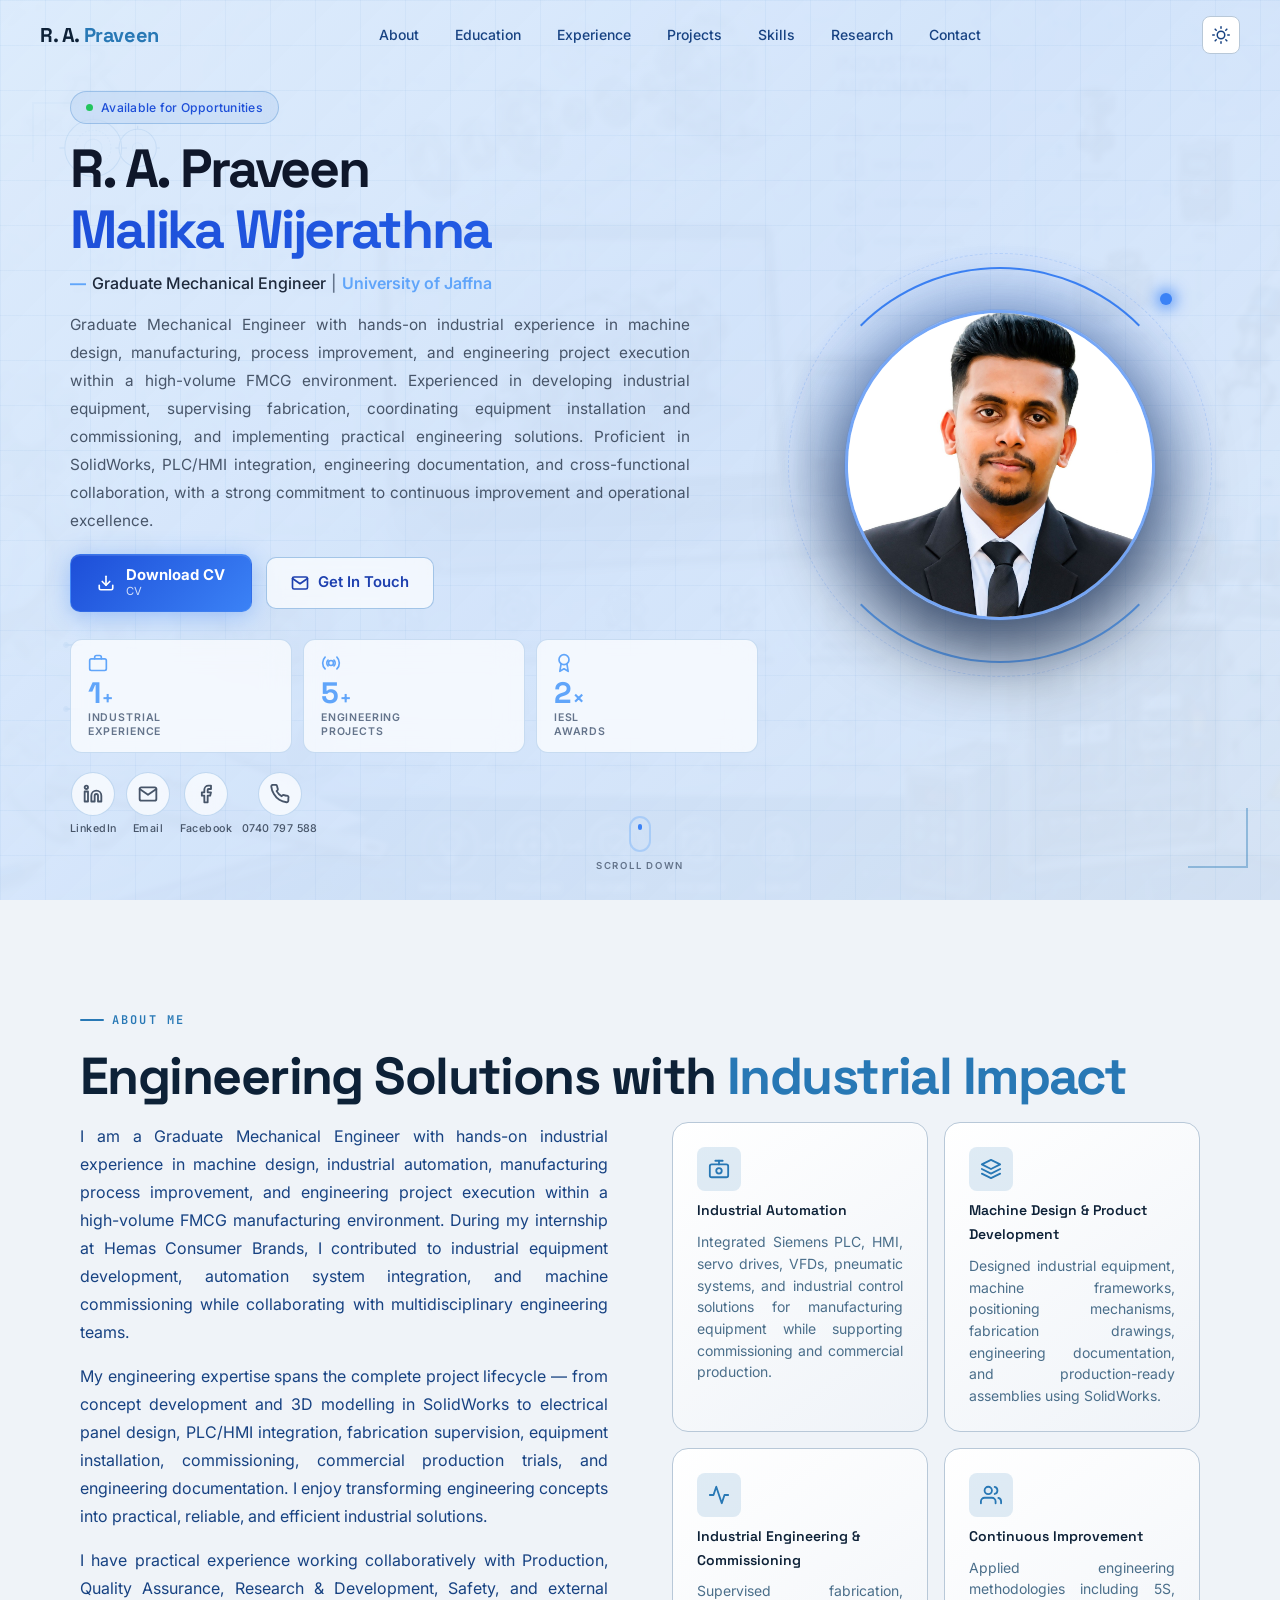
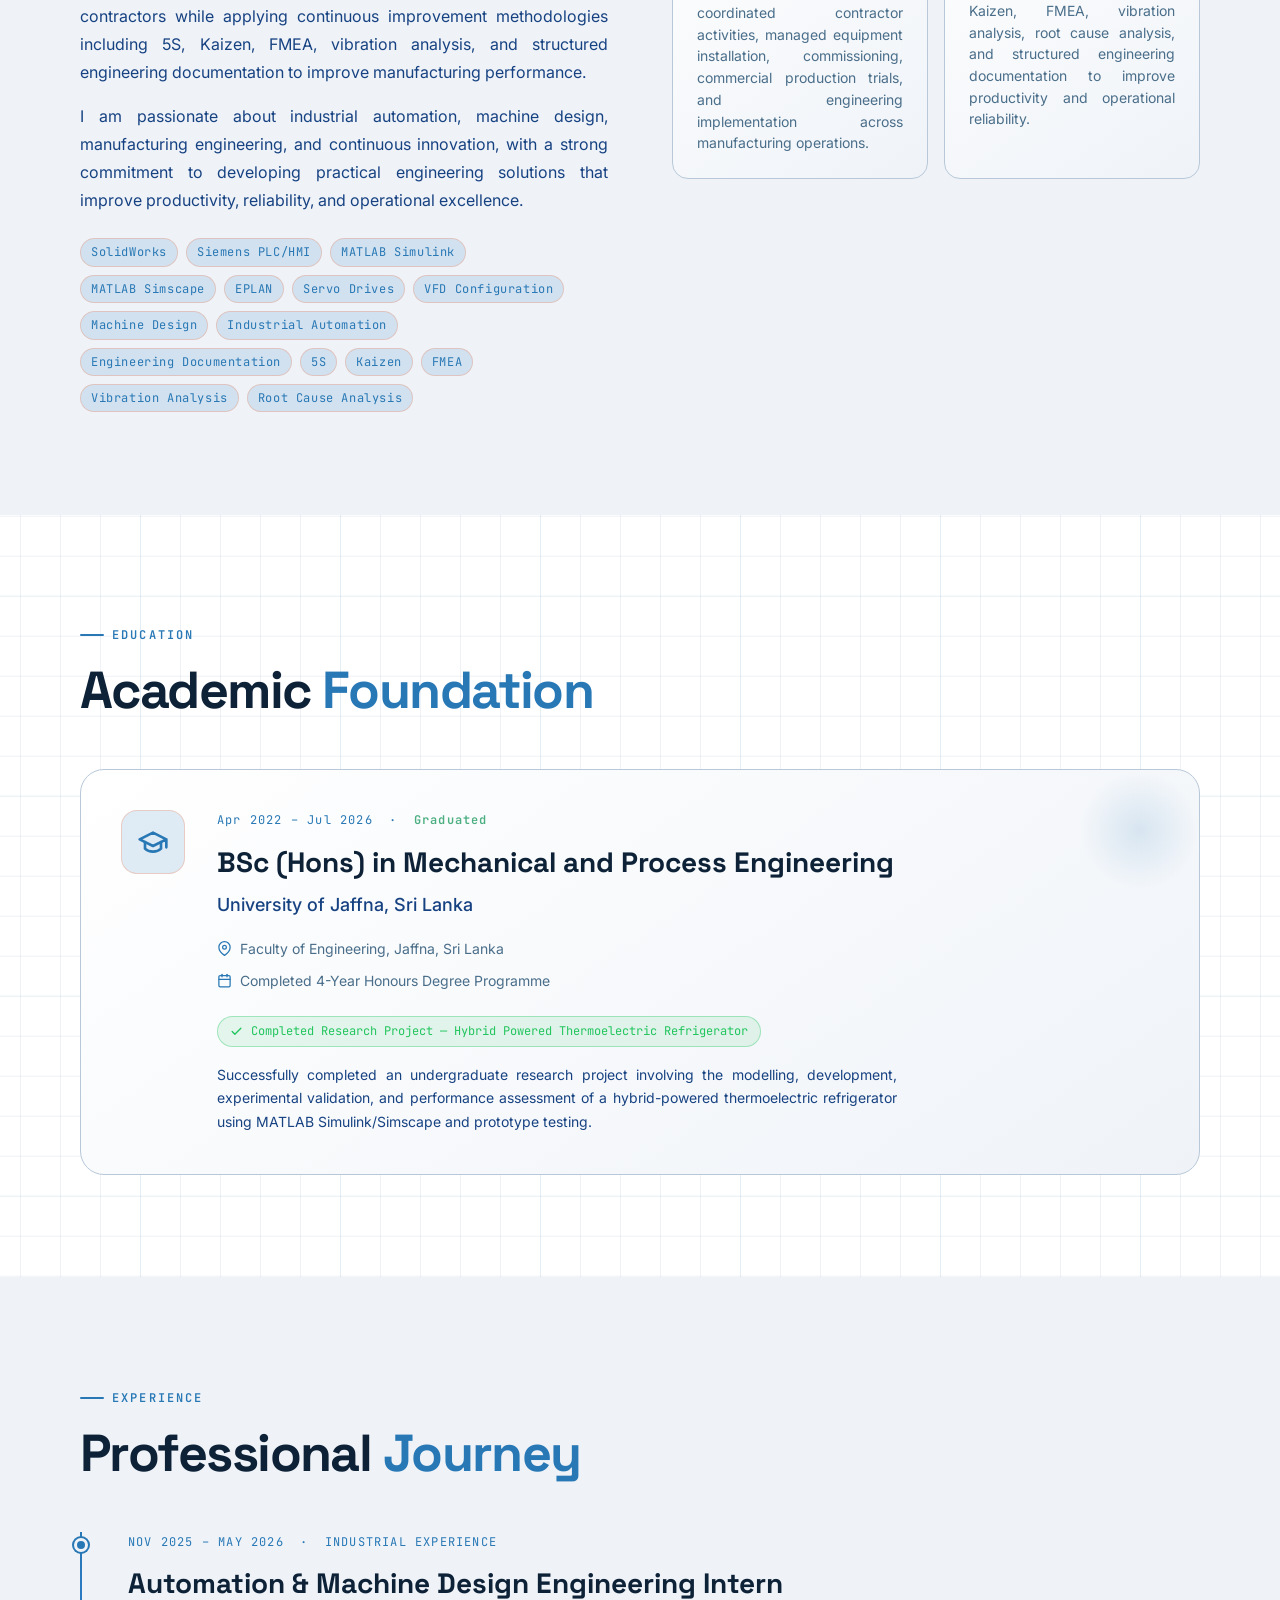
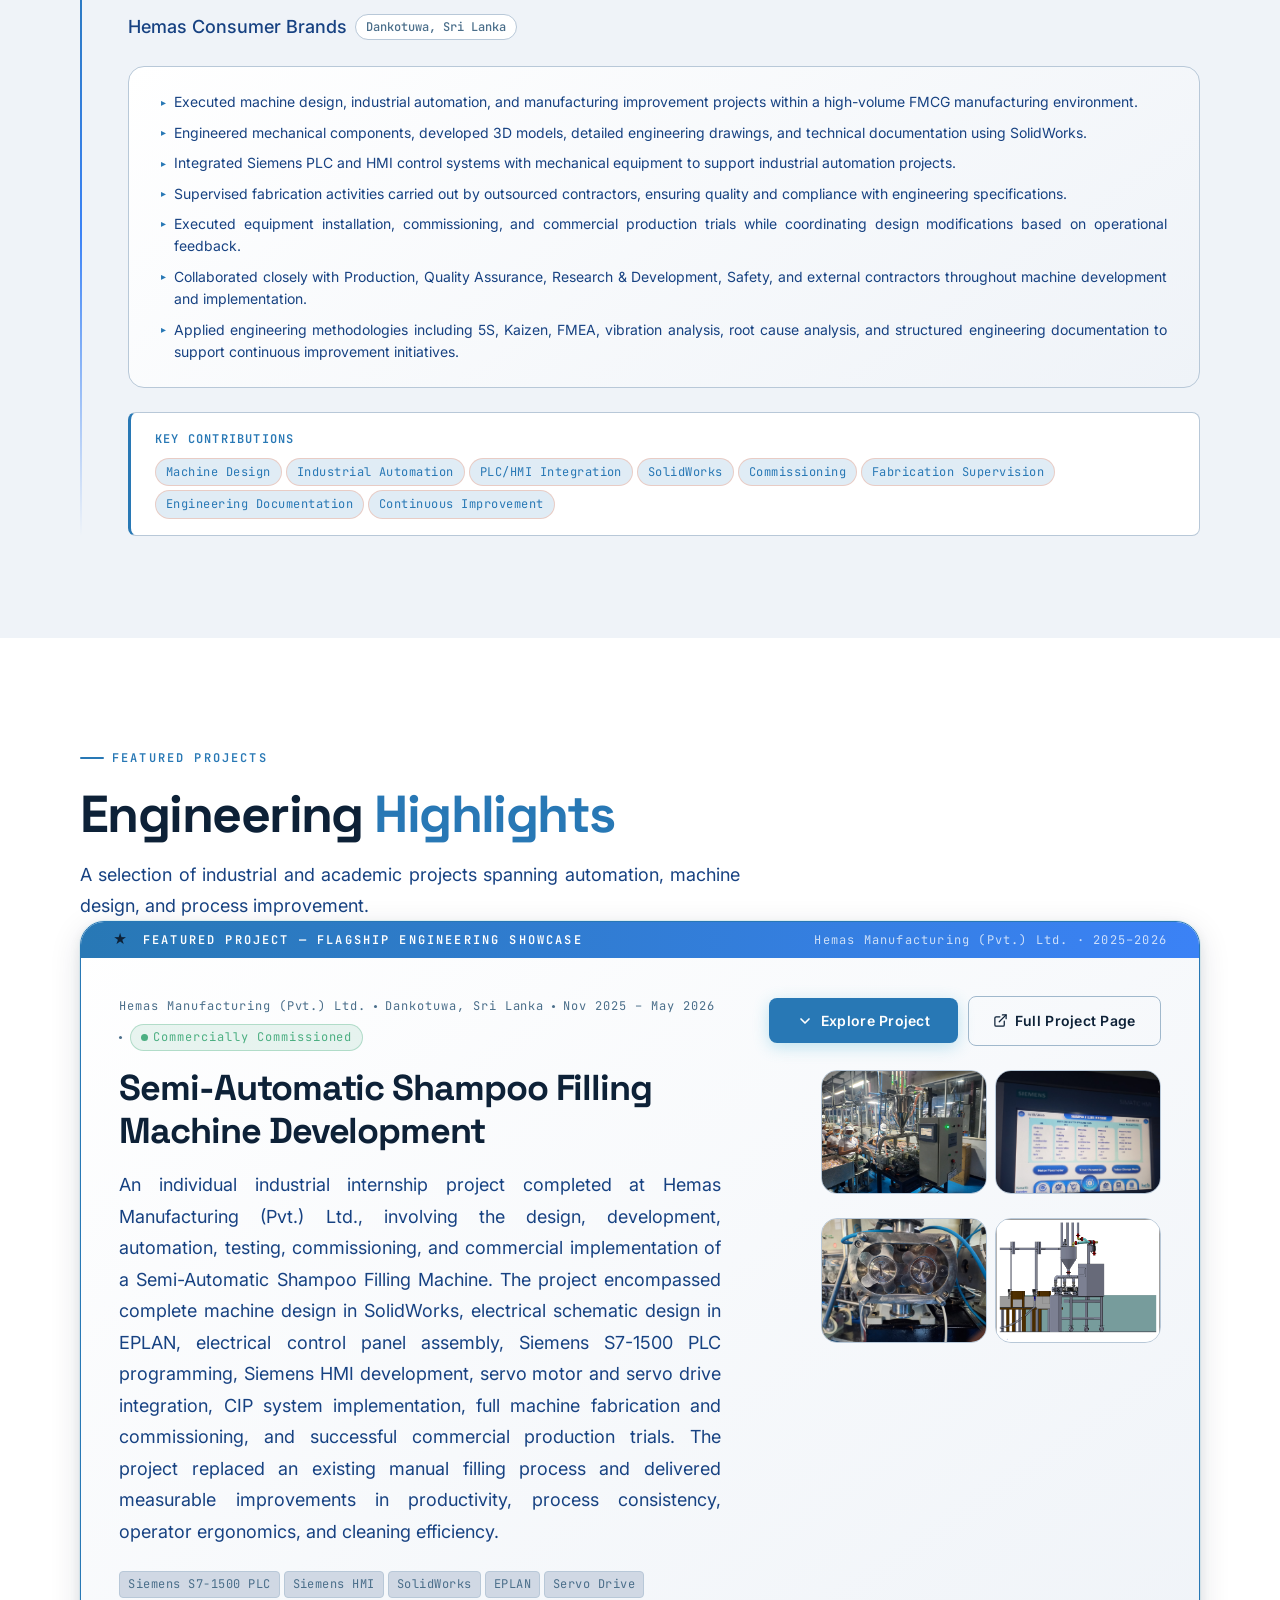
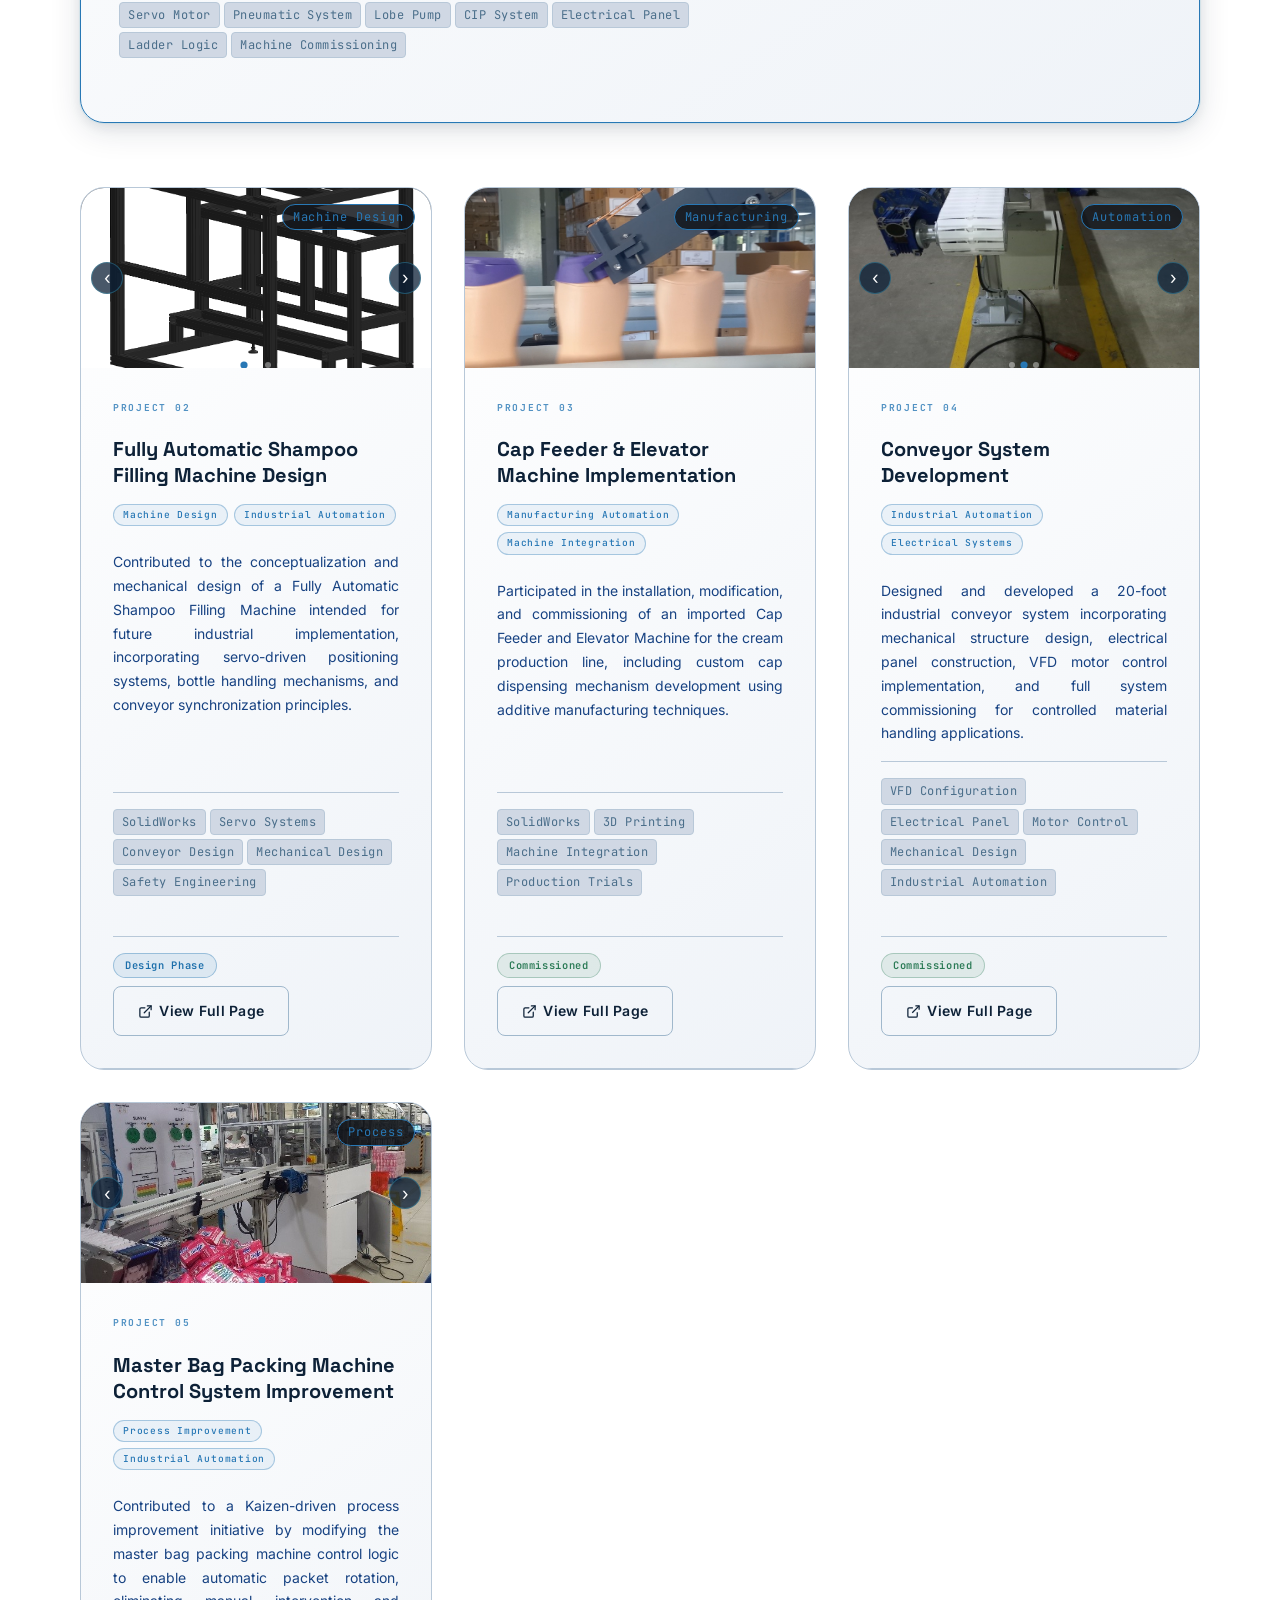
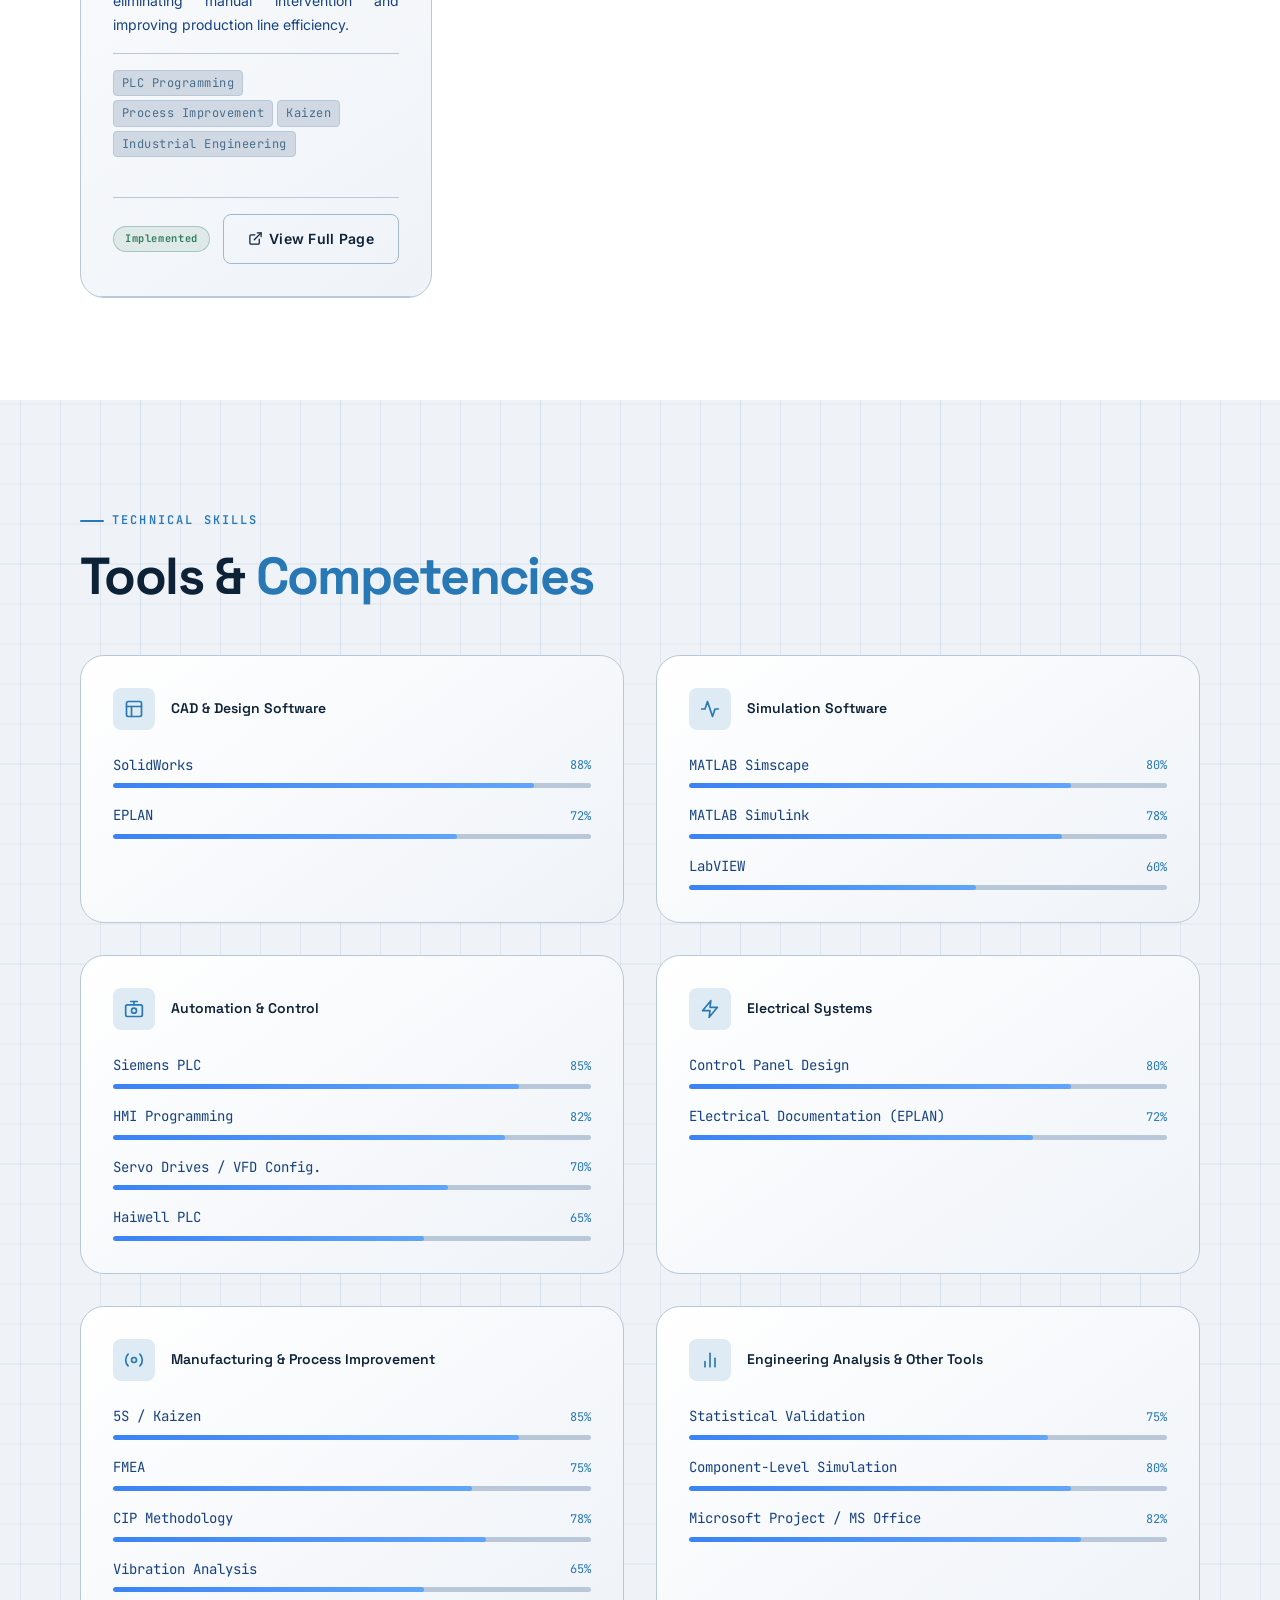
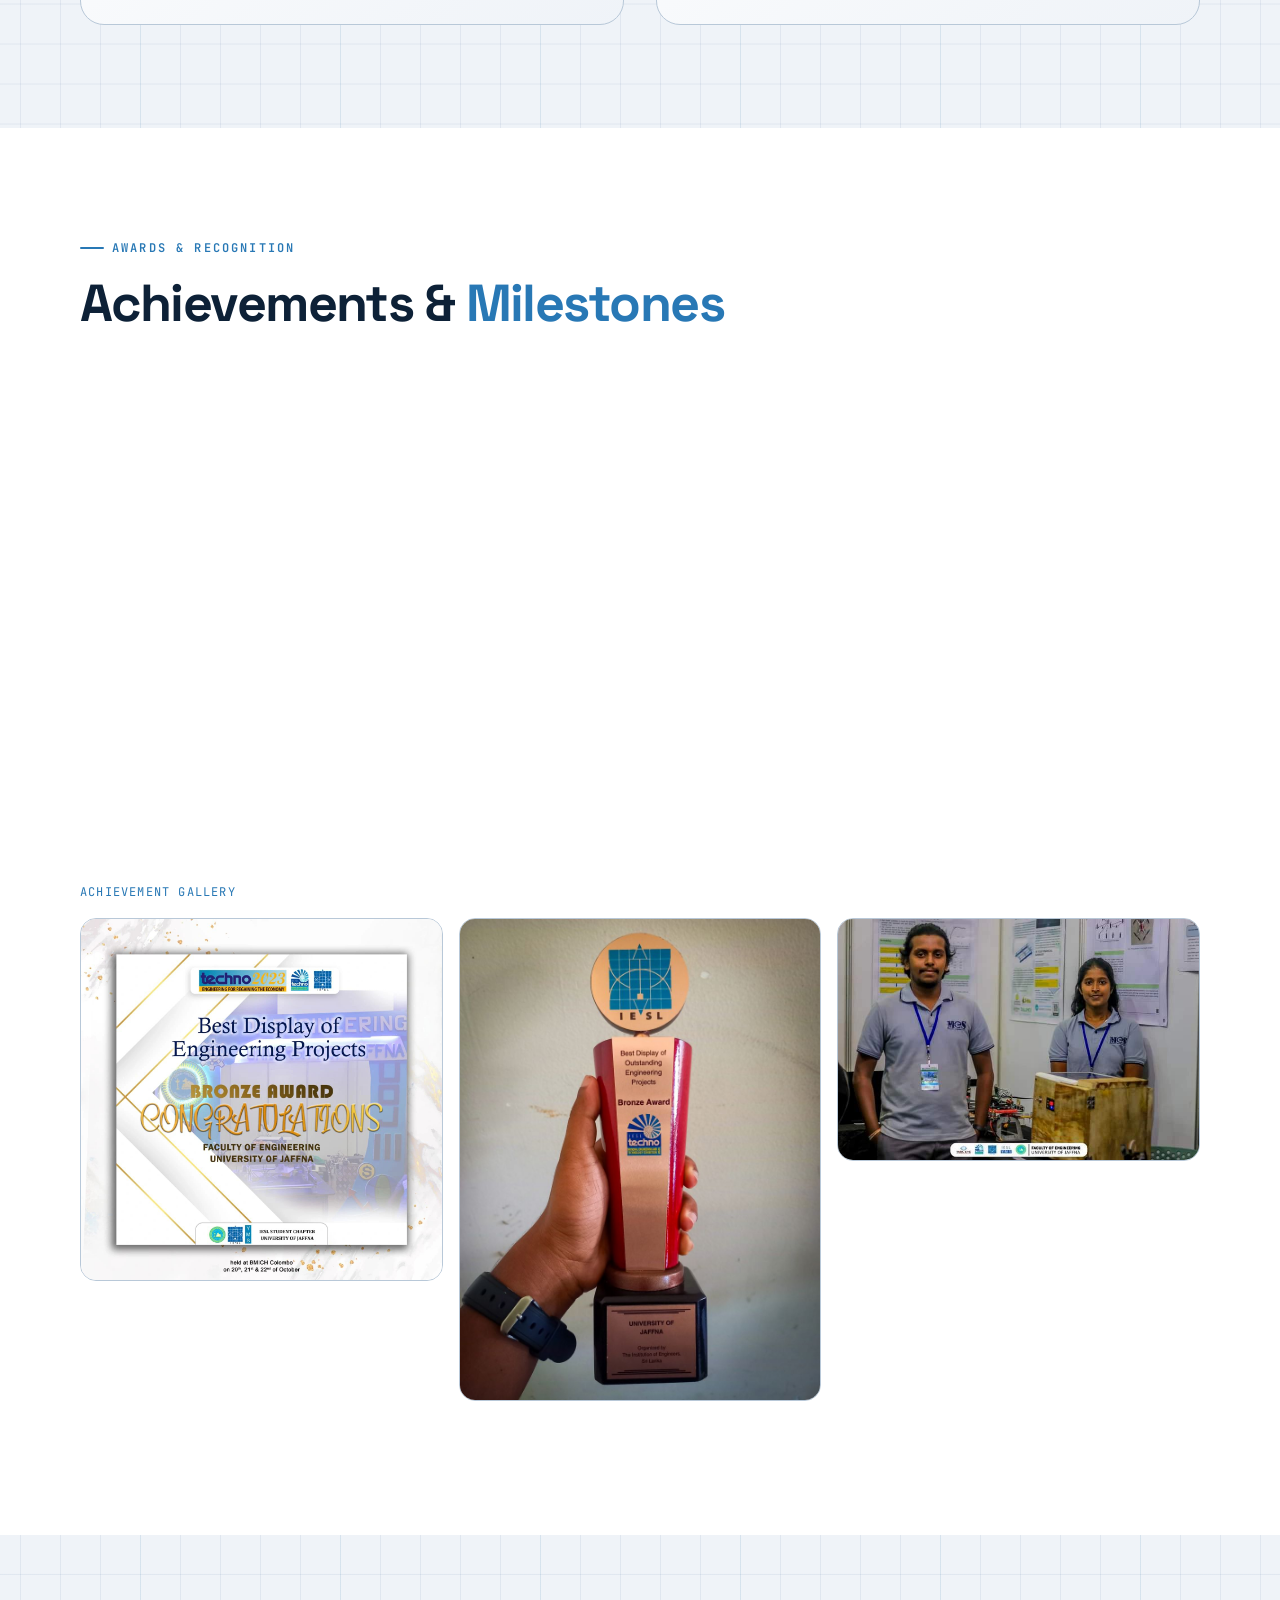
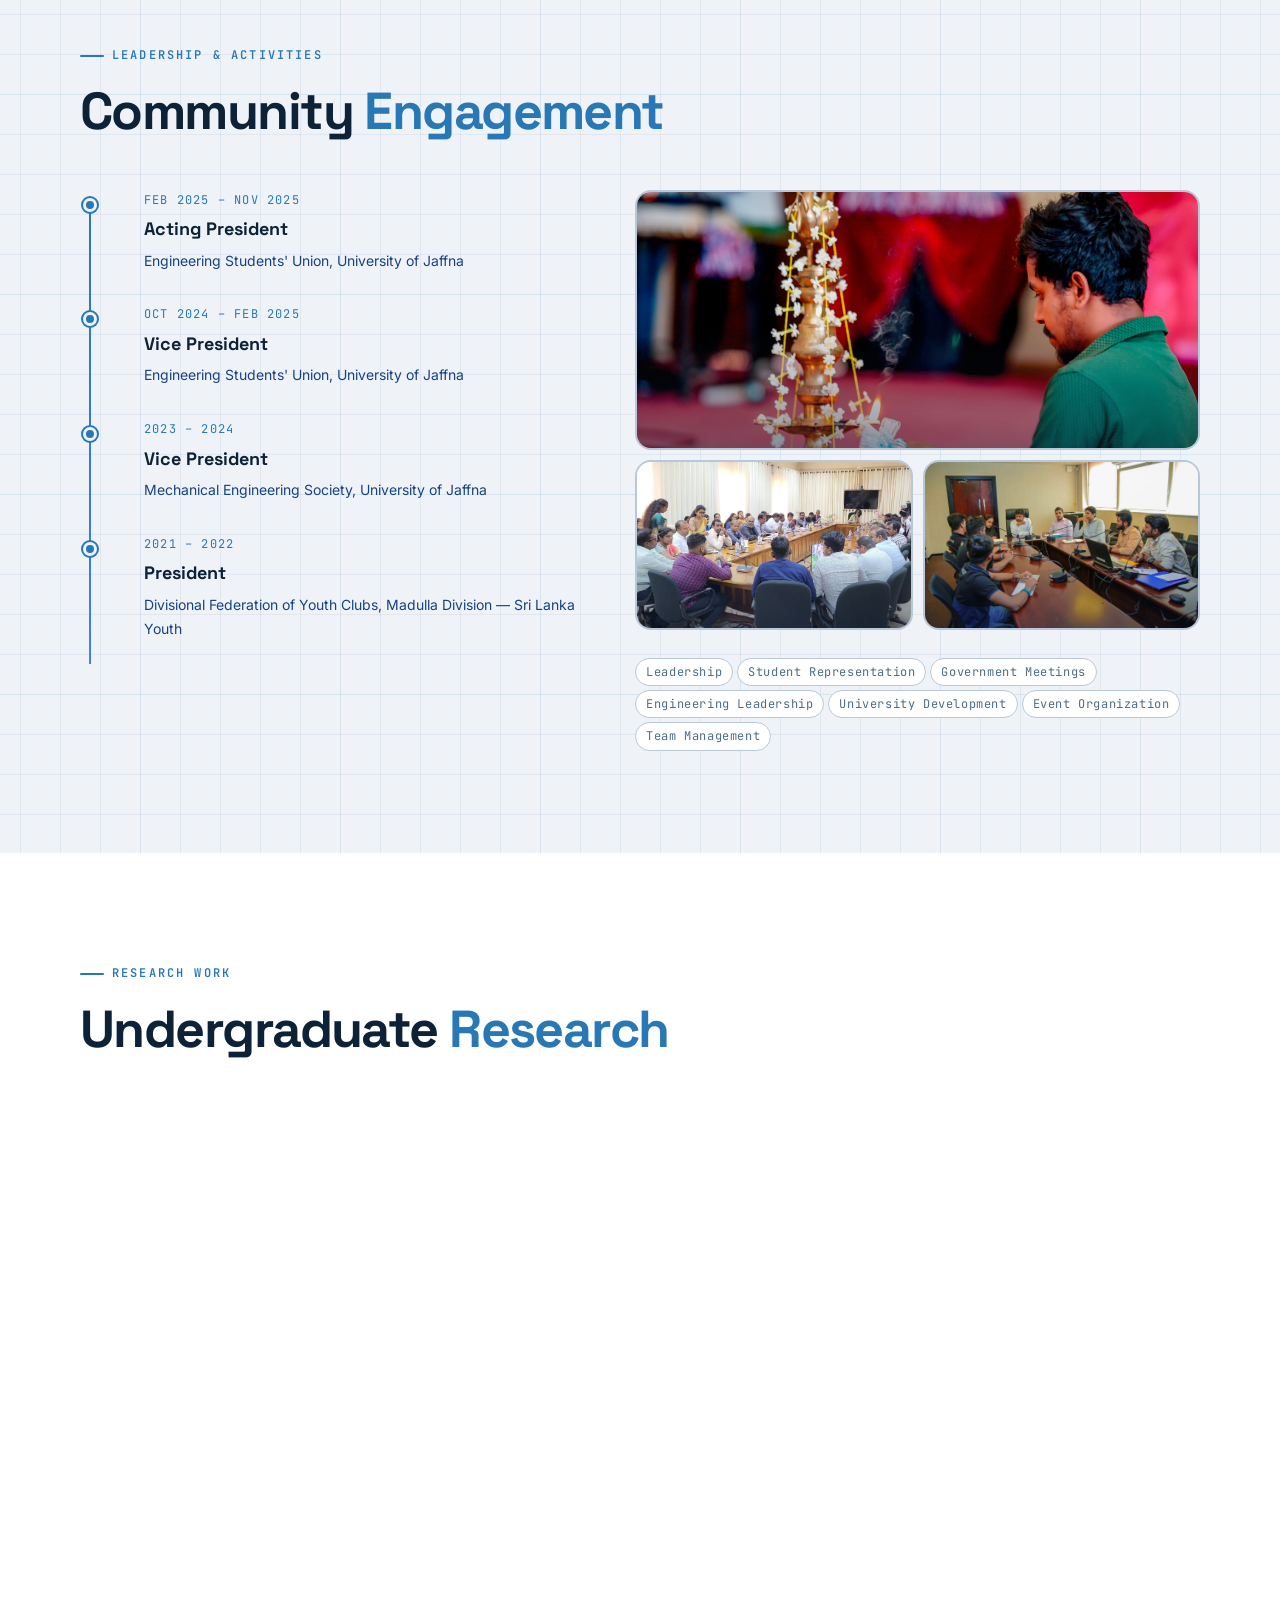
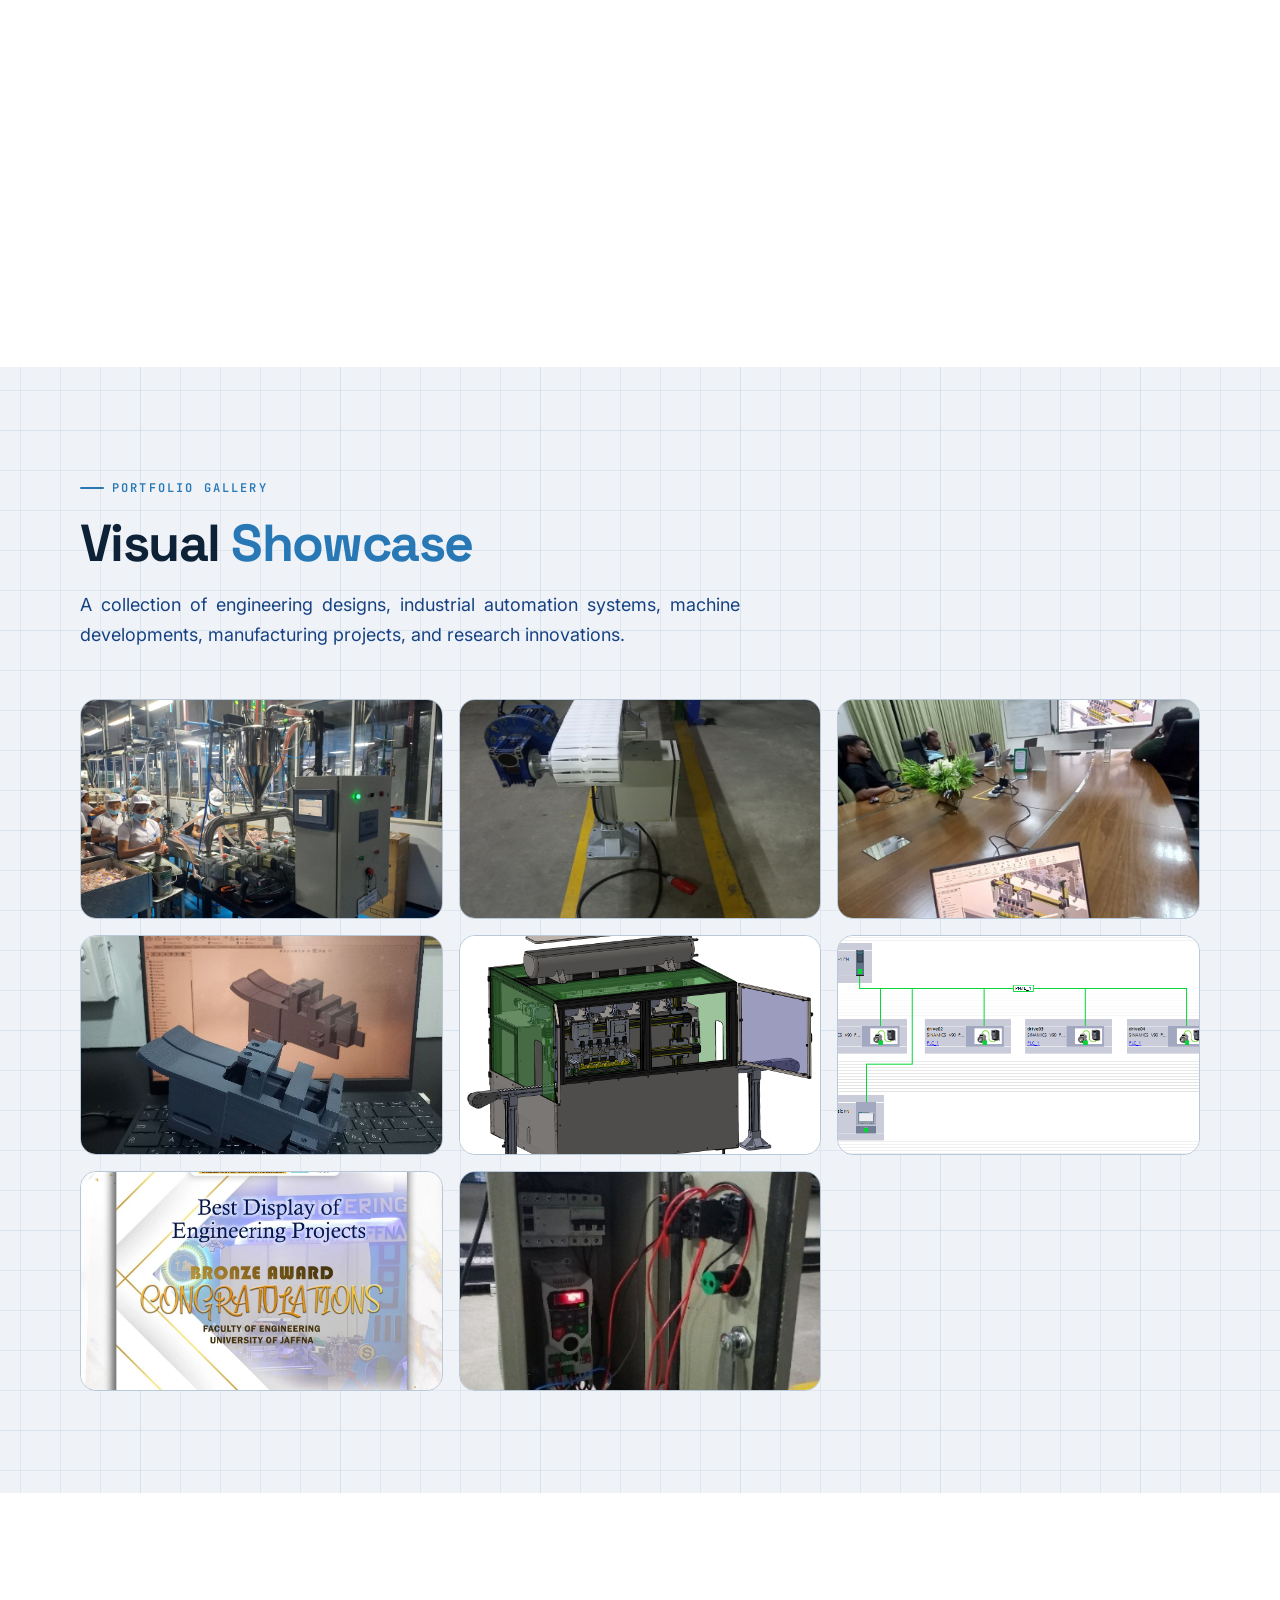
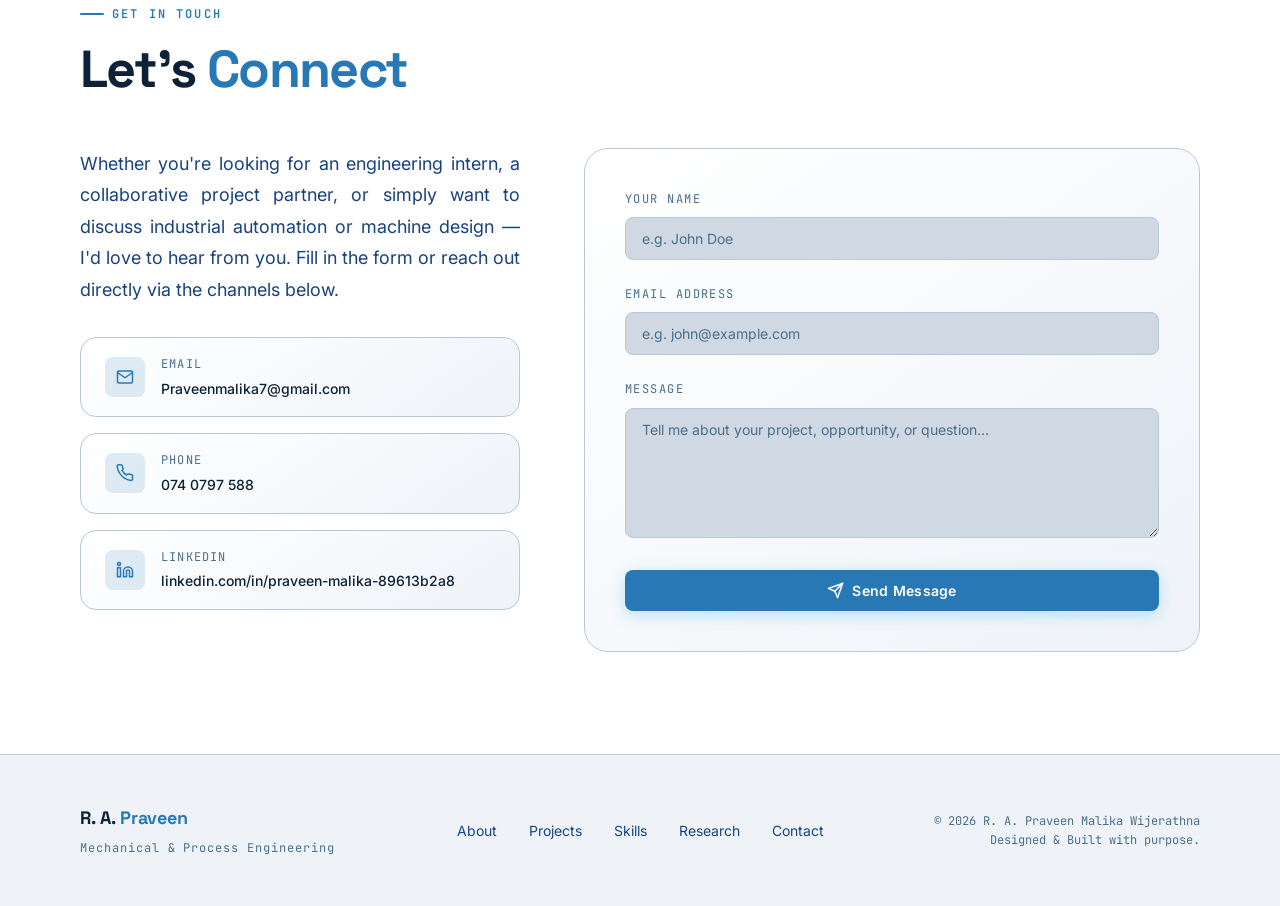
==== commit 04eeda85: "Fix encoding corruption in homepage and replace Conveyor button with Full Page link" ====
--- a/index.html
+++ b/index.html
@@ -1,9 +1,9 @@
-﻿<!DOCTYPE html>
+<!DOCTYPE html>
 <html lang="en" data-theme="dark">
 <head>
   <meta charset="UTF-8" />
   <meta name="viewport" content="width=device-width, initial-scale=1.0" />
-  <meta name="description" content="Portfolio of R. A. Praveen Malika Wijerathna â€” Graduate Mechanical Engineer specialising in industrial automation, machine design, PLC/HMI integration, and manufacturing process improvement." />
+  <meta name="description" content="Portfolio of R. A. Praveen Malika Wijerathna — Graduate Mechanical Engineer specialising in industrial automation, machine design, PLC/HMI integration, and manufacturing process improvement." />
   <meta name="keywords" content="Mechanical Engineering, Graduate Engineer, Industrial Automation, PLC, HMI, SolidWorks, Machine Design, FMCG, Sri Lanka, University of Jaffna" />
   <meta name="author" content="R. A. Praveen Malika Wijerathna" />
   <title>Praveen Malika Wijerathna | Graduate Mechanical Engineer</title>
@@ -27,30 +27,30 @@
 
 <body>
 
-  <!-- â•â•â•â•â•â•â•â•â•â•â•â•â•â•â•â•â•â•â•â•â•â•â•â•â•â•â•â•â•â•â•â•â•â•â•â•â•â•â•â•â•â•
+  <!-- ══════════════════════════════════════════
        LOADING SCREEN
-  â•â•â•â•â•â•â•â•â•â•â•â•â•â•â•â•â•â•â•â•â•â•â•â•â•â•â•â•â•â•â•â•â•â•â•â•â•â•â•â•â•â• -->
+  ══════════════════════════════════════════ -->
   <div id="loading-screen" role="status" aria-label="Loading portfolio">
     <div class="loader-logo">R. A. <span>Praveen</span></div>
     <div class="loader-bar-track">
       <div class="loader-bar-fill"></div>
     </div>
-    <div class="loader-label">Initialising Systemsâ€¦</div>
+    <div class="loader-label">Initialising Systems…</div>
   </div>
 
-  <!-- â•â•â•â•â•â•â•â•â•â•â•â•â•â•â•â•â•â•â•â•â•â•â•â•â•â•â•â•â•â•â•â•â•â•â•â•â•â•â•â•â•â•
+  <!-- ══════════════════════════════════════════
        SCROLL PROGRESS BAR
-  â•â•â•â•â•â•â•â•â•â•â•â•â•â•â•â•â•â•â•â•â•â•â•â•â•â•â•â•â•â•â•â•â•â•â•â•â•â•â•â•â•â• -->
+  ══════════════════════════════════════════ -->
   <div id="scroll-progress" role="progressbar" aria-label="Page scroll progress" aria-valuenow="0" aria-valuemin="0" aria-valuemax="100"></div>
 
-  <!-- â•â•â•â•â•â•â•â•â•â•â•â•â•â•â•â•â•â•â•â•â•â•â•â•â•â•â•â•â•â•â•â•â•â•â•â•â•â•â•â•â•â•
+  <!-- ══════════════════════════════════════════
        NAVIGATION
-  â•â•â•â•â•â•â•â•â•â•â•â•â•â•â•â•â•â•â•â•â•â•â•â•â•â•â•â•â•â•â•â•â•â•â•â•â•â•â•â•â•â• -->
+  ══════════════════════════════════════════ -->
   <header>
     <nav id="navbar" aria-label="Primary navigation">
       <div class="nav-inner">
         <!-- Logo -->
-        <a href="#hero" class="nav-logo" aria-label="R. A. Praveen â€“ Home">
+        <a href="#hero" class="nav-logo" aria-label="R. A. Praveen – Home">
           R. A.<span class="accent"> Praveen</span>
         </a>
 
@@ -101,14 +101,14 @@
     </nav>
   </header>
 
-  <!-- â•â•â•â•â•â•â•â•â•â•â•â•â•â•â•â•â•â•â•â•â•â•â•â•â•â•â•â•â•â•â•â•â•â•â•â•â•â•â•â•â•â•
+  <!-- ══════════════════════════════════════════
        MAIN CONTENT
-  â•â•â•â•â•â•â•â•â•â•â•â•â•â•â•â•â•â•â•â•â•â•â•â•â•â•â•â•â•â•â•â•â•â•â•â•â•â•â•â•â•â• -->
+  ══════════════════════════════════════════ -->
   <main>
 
-    <!-- â”€â”€â”€â”€â”€â”€â”€â”€â”€â”€â”€â”€â”€â”€â”€â”€â”€â”€â”€â”€â”€â”€â”€â”€â”€â”€â”€â”€â”€â”€â”€â”€â”€â”€â”€â”€â”€
+    <!-- ─────────────────────────────────────
          1. HERO SECTION
-    â”€â”€â”€â”€â”€â”€â”€â”€â”€â”€â”€â”€â”€â”€â”€â”€â”€â”€â”€â”€â”€â”€â”€â”€â”€â”€â”€â”€â”€â”€â”€â”€â”€â”€â”€â”€â”€â”€â”€â”€â”€ -->
+    ───────────────────────────────────────── -->
     <section id="hero" aria-label="Hero introduction">
 
       <!-- BACKGROUND -->
@@ -161,7 +161,7 @@
 
             <!-- Title line -->
             <div class="hero-title-line">
-              <span class="hero-dash">â€”</span>
+              <span class="hero-dash">—</span>
               <span class="hero-title-text">Graduate Mechanical Engineer</span>
               <span class="hero-title-sep"> | </span>
               <span class="hero-title-uni">University of Jaffna</span>
@@ -188,7 +188,7 @@
 
             </div>
 
-            <!-- Stats Row â€“ Glassmorphism Cards -->
+            <!-- Stats Row – Glassmorphism Cards -->
             <div class="hero-stats">
               <div class="hero-stat-card">
                 <div class="hero-stat-icon">
@@ -208,12 +208,12 @@
                 <div class="hero-stat-icon">
                   <svg xmlns="http://www.w3.org/2000/svg" viewBox="0 0 24 24" fill="none" stroke="currentColor" stroke-width="2" stroke-linecap="round" stroke-linejoin="round"><circle cx="12" cy="8" r="6"/><path d="M15.477 12.89L17 22l-5-3-5 3 1.523-9.11"/></svg>
                 </div>
-                <div class="hero-stat-val"><span class="hero-stat-num" data-target="2">0</span><span class="hero-stat-sfx">Ã—</span></div>
+                <div class="hero-stat-val"><span class="hero-stat-num" data-target="2">0</span><span class="hero-stat-sfx">×</span></div>
                 <div class="hero-stat-label">IESL<br>Awards</div>
               </div>
             </div>
 
-            <!-- Social Icons â€“ Clean horizontal row -->
+            <!-- Social Icons – Clean horizontal row -->
             <div class="hero-socials" aria-label="Social media profiles">
               <a href="http://www.linkedin.com/in/praveen-malika-89613b2a8" target="_blank" rel="noopener noreferrer" class="hero-social-item" aria-label="LinkedIn Profile">
                 <div class="hero-social-icon">
@@ -268,9 +268,9 @@
     </section>
 
 
-    <!-- â”€â”€â”€â”€â”€â”€â”€â”€â”€â”€â”€â”€â”€â”€â”€â”€â”€â”€â”€â”€â”€â”€â”€â”€â”€â”€â”€â”€â”€â”€â”€â”€â”€â”€â”€â”€â”€
+    <!-- ─────────────────────────────────────
          2. ABOUT SECTION
-    â”€â”€â”€â”€â”€â”€â”€â”€â”€â”€â”€â”€â”€â”€â”€â”€â”€â”€â”€â”€â”€â”€â”€â”€â”€â”€â”€â”€â”€â”€â”€â”€â”€â”€â”€â”€â”€â”€â”€â”€â”€ -->
+    ───────────────────────────────────────── -->
     <section id="about" class="section" aria-labelledby="about-title">
       <div class="container">
         <div class="section-label">About Me</div>
@@ -283,7 +283,7 @@
               I am a Graduate Mechanical Engineer with hands-on industrial experience in machine design, industrial automation, manufacturing process improvement, and engineering project execution within a high-volume FMCG manufacturing environment. During my internship at Hemas Consumer Brands, I contributed to industrial equipment development, automation system integration, and machine commissioning while collaborating with multidisciplinary engineering teams.
             </p>
             <p>
-              My engineering expertise spans the complete project lifecycle â€” from concept development and 3D modelling in SolidWorks to electrical panel design, PLC/HMI integration, fabrication supervision, equipment installation, commissioning, commercial production trials, and engineering documentation. I enjoy transforming engineering concepts into practical, reliable, and efficient industrial solutions.
+              My engineering expertise spans the complete project lifecycle — from concept development and 3D modelling in SolidWorks to electrical panel design, PLC/HMI integration, fabrication supervision, equipment installation, commissioning, commercial production trials, and engineering documentation. I enjoy transforming engineering concepts into practical, reliable, and efficient industrial solutions.
             </p>
             <p>
               I have practical experience working collaboratively with Production, Quality Assurance, Research &amp; Development, Safety, and external contractors while applying continuous improvement methodologies including 5S, Kaizen, FMEA, vibration analysis, and structured engineering documentation to improve manufacturing performance.
@@ -354,9 +354,9 @@
       </div>
     </section>
 
-    <!-- â”€â”€â”€â”€â”€â”€â”€â”€â”€â”€â”€â”€â”€â”€â”€â”€â”€â”€â”€â”€â”€â”€â”€â”€â”€â”€â”€â”€â”€â”€â”€â”€â”€â”€â”€â”€â”€
+    <!-- ─────────────────────────────────────
          3. EDUCATION SECTION
-    â”€â”€â”€â”€â”€â”€â”€â”€â”€â”€â”€â”€â”€â”€â”€â”€â”€â”€â”€â”€â”€â”€â”€â”€â”€â”€â”€â”€â”€â”€â”€â”€â”€â”€â”€â”€â”€â”€â”€â”€â”€ -->
+    ───────────────────────────────────────── -->
     <section id="education" class="section" aria-labelledby="education-title">
       <div class="blueprint-bg" aria-hidden="true"></div>
       <div class="container" style="position:relative;z-index:1;">
@@ -369,7 +369,7 @@
           </div>
 
           <div class="edu-body">
-            <div class="edu-meta">Apr 2022 â€“ Jul 2026 &nbsp;Â·&nbsp; <span style="color:var(--clr-success);font-weight:600;">Graduated</span></div>
+            <div class="edu-meta">Apr 2022 – Jul 2026 &nbsp;·&nbsp; <span style="color:var(--clr-success);font-weight:600;">Graduated</span></div>
             <h3 class="edu-degree">BSc (Hons) in Mechanical and Process Engineering</h3>
             <p class="edu-institution">University of Jaffna, Sri Lanka</p>
 
@@ -392,9 +392,9 @@
       </div>
     </section>
 
-    <!-- â”€â”€â”€â”€â”€â”€â”€â”€â”€â”€â”€â”€â”€â”€â”€â”€â”€â”€â”€â”€â”€â”€â”€â”€â”€â”€â”€â”€â”€â”€â”€â”€â”€â”€â”€â”€â”€
+    <!-- ─────────────────────────────────────
          4. PROFESSIONAL EXPERIENCE
-    â”€â”€â”€â”€â”€â”€â”€â”€â”€â”€â”€â”€â”€â”€â”€â”€â”€â”€â”€â”€â”€â”€â”€â”€â”€â”€â”€â”€â”€â”€â”€â”€â”€â”€â”€â”€â”€â”€â”€â”€â”€ -->
+    ───────────────────────────────────────── -->
     <section id="experience" class="section" aria-labelledby="experience-title">
       <div class="container">
         <div class="section-label">Experience</div>
@@ -402,7 +402,7 @@
 
         <div class="timeline mt-2xl reveal">
           <div class="timeline-item">
-            <div class="timeline-meta">Nov 2025 â€“ May 2026 &nbsp;Â·&nbsp; Industrial Experience</div>
+            <div class="timeline-meta">Nov 2025 – May 2026 &nbsp;·&nbsp; Industrial Experience</div>
             <h3 class="timeline-title">Automation &amp; Machine Design Engineering Intern</h3>
             <div class="timeline-company">
               Hemas Consumer Brands
@@ -440,23 +440,23 @@
       </div>
     </section>
 
-    <!-- â”€â”€â”€â”€â”€â”€â”€â”€â”€â”€â”€â”€â”€â”€â”€â”€â”€â”€â”€â”€â”€â”€â”€â”€â”€â”€â”€â”€â”€â”€â”€â”€â”€â”€â”€â”€â”€
+    <!-- ─────────────────────────────────────
          5. PROJECTS SECTION
-    â”€â”€â”€â”€â”€â”€â”€â”€â”€â”€â”€â”€â”€â”€â”€â”€â”€â”€â”€â”€â”€â”€â”€â”€â”€â”€â”€â”€â”€â”€â”€â”€â”€â”€â”€â”€â”€â”€â”€â”€â”€ -->
+    ───────────────────────────────────────── -->
     <section id="projects" class="section" aria-labelledby="projects-title">
       <div class="container">
         <div class="section-label">Featured Projects</div>
         <h2 class="section-title" id="projects-title">Engineering <em>Highlights</em></h2>
         <p class="section-subtitle">A selection of industrial and academic projects spanning automation, machine design, and process improvement.</p>
 
-        <!-- â˜… FEATURED PROJECT â€” Semi-Automatic Shampoo Filling Machine -->
+        <!-- ★ FEATURED PROJECT — Semi-Automatic Shampoo Filling Machine -->
         <div class="featured-project-wrap reveal" id="featured-project-section" aria-label="Featured Project: Semi-Automatic Shampoo Filling Machine">
 
           <!-- Top accent bar -->
           <div class="fp-topbar">
-            <span class="fp-topbar-star">â˜…</span>
-            <span class="fp-topbar-text">Featured Project â€” Flagship Engineering Showcase</span>
-            <span class="fp-topbar-right">Hemas Manufacturing (Pvt.) Ltd. Â· 2025â€“2026</span>
+            <span class="fp-topbar-star">★</span>
+            <span class="fp-topbar-text">Featured Project — Flagship Engineering Showcase</span>
+            <span class="fp-topbar-right">Hemas Manufacturing (Pvt.) Ltd. · 2025–2026</span>
           </div>
 
           <!-- Compact card header (always visible) -->
@@ -467,7 +467,7 @@
                 <span class="fp-meta-dot"></span>
                 <span>Dankotuwa, Sri Lanka</span>
                 <span class="fp-meta-dot"></span>
-                <span>Nov 2025 â€“ May 2026</span>
+                <span>Nov 2025 – May 2026</span>
                 <span class="fp-meta-dot"></span>
                 <span class="fp-status-badge">
                   <span class="status-dot" aria-hidden="true"></span>
@@ -511,7 +511,7 @@
                 </a>
               </div>
 
-              <!-- 2Ã—2 Mini Image Gallery Preview -->
+              <!-- 2×2 Mini Image Gallery Preview -->
               <div class="fp-mini-gallery" id="fp-mini-gallery" aria-label="Project image preview">
                 <div class="fp-mini-gallery-item fp-gallery-item" data-src="real1.jpg" data-caption="Commercial Production Running Using the New Machine" tabindex="0" role="button" aria-label="Commercial Production Running Using the New Machine">
                   <img src="real1.jpg" alt="Commercial Production Running Using the New Machine" loading="lazy" />
@@ -533,30 +533,30 @@
             </div>
           </div><!-- /fp-header -->
 
-          <!-- â”â”â”â”â”â”â”â”â”â”â”â”â”â”â”â”â”â”â”â”â”â”â”â”â”â”â”â”â”â”â”â”â”â”â”â”â”â”â”â”
+          <!-- ━━━━━━━━━━━━━━━━━━━━━━━━━━━━━━━━━━━━━━━━
                EXPANDABLE DETAIL PANEL
-          â”â”â”â”â”â”â”â”â”â”â”â”â”â”â”â”â”â”â”â”â”â”â”â”â”â”â”â”â”â”â”â”â”â”â”â”â”â”â”â” -->
+          ━━━━━━━━━━━━━━━━━━━━━━━━━━━━━━━━━━━━━━━━ -->
           <div class="fp-detail" id="fp-detail" aria-hidden="true">
             <div class="fp-detail-inner">
 
-              <!-- â”€â”€ Engineering Contributions â”€â”€â”€â”€â”€â”€â”€â”€â”€â”€â”€â”€â”€â”€â”€â”€ -->
+              <!-- ── Engineering Contributions ──────────────── -->
               <div class="fp-contrib-title">Engineering Contributions</div>
               <div class="fp-contrib-grid" id="fp-contrib-grid" aria-label="Engineering contributions">
-                <div class="fp-contrib-card"><div class="fp-contrib-check">âœ”</div><span class="fp-contrib-label">Machine Design</span></div>
-                <div class="fp-contrib-card"><div class="fp-contrib-check">âœ”</div><span class="fp-contrib-label">SolidWorks Modelling</span></div>
-                <div class="fp-contrib-card"><div class="fp-contrib-check">âœ”</div><span class="fp-contrib-label">EPLAN Electrical Design</span></div>
-                <div class="fp-contrib-card"><div class="fp-contrib-check">âœ”</div><span class="fp-contrib-label">Siemens PLC Programming</span></div>
-                <div class="fp-contrib-card"><div class="fp-contrib-check">âœ”</div><span class="fp-contrib-label">HMI Development</span></div>
-                <div class="fp-contrib-card"><div class="fp-contrib-check">âœ”</div><span class="fp-contrib-label">Servo Integration</span></div>
-                <div class="fp-contrib-card"><div class="fp-contrib-check">âœ”</div><span class="fp-contrib-label">CIP Development</span></div>
-                <div class="fp-contrib-card"><div class="fp-contrib-check">âœ”</div><span class="fp-contrib-label">Electrical Panel Assembly</span></div>
-                <div class="fp-contrib-card"><div class="fp-contrib-check">âœ”</div><span class="fp-contrib-label">Machine Commissioning</span></div>
-                <div class="fp-contrib-card"><div class="fp-contrib-check">âœ”</div><span class="fp-contrib-label">Production Trials</span></div>
-                <div class="fp-contrib-card"><div class="fp-contrib-check">âœ”</div><span class="fp-contrib-label">Troubleshooting</span></div>
-                <div class="fp-contrib-card"><div class="fp-contrib-check">âœ”</div><span class="fp-contrib-label">Industrial Automation</span></div>
-              </div>
-
-              <!-- â”€â”€ Tab Navigation â”€â”€â”€â”€â”€â”€â”€â”€â”€â”€â”€â”€â”€â”€â”€â”€â”€â”€â”€â”€â”€â”€â”€â”€â”€â”€â”€â”€ -->
+                <div class="fp-contrib-card"><div class="fp-contrib-check">✔</div><span class="fp-contrib-label">Machine Design</span></div>
+                <div class="fp-contrib-card"><div class="fp-contrib-check">✔</div><span class="fp-contrib-label">SolidWorks Modelling</span></div>
+                <div class="fp-contrib-card"><div class="fp-contrib-check">✔</div><span class="fp-contrib-label">EPLAN Electrical Design</span></div>
+                <div class="fp-contrib-card"><div class="fp-contrib-check">✔</div><span class="fp-contrib-label">Siemens PLC Programming</span></div>
+                <div class="fp-contrib-card"><div class="fp-contrib-check">✔</div><span class="fp-contrib-label">HMI Development</span></div>
+                <div class="fp-contrib-card"><div class="fp-contrib-check">✔</div><span class="fp-contrib-label">Servo Integration</span></div>
+                <div class="fp-contrib-card"><div class="fp-contrib-check">✔</div><span class="fp-contrib-label">CIP Development</span></div>
+                <div class="fp-contrib-card"><div class="fp-contrib-check">✔</div><span class="fp-contrib-label">Electrical Panel Assembly</span></div>
+                <div class="fp-contrib-card"><div class="fp-contrib-check">✔</div><span class="fp-contrib-label">Machine Commissioning</span></div>
+                <div class="fp-contrib-card"><div class="fp-contrib-check">✔</div><span class="fp-contrib-label">Production Trials</span></div>
+                <div class="fp-contrib-card"><div class="fp-contrib-check">✔</div><span class="fp-contrib-label">Troubleshooting</span></div>
+                <div class="fp-contrib-card"><div class="fp-contrib-check">✔</div><span class="fp-contrib-label">Industrial Automation</span></div>
+              </div>
+
+              <!-- ── Tab Navigation ──────────────────────────── -->
               <div class="fp-tabs-nav" role="tablist" aria-label="Project sections">
                 <button class="fp-tab-btn active" data-tab="overview"   role="tab" aria-selected="true"  id="tab-overview">Overview</button>
                 <button class="fp-tab-btn" data-tab="mechanical"         role="tab" aria-selected="false" id="tab-mechanical">Mechanical Design</button>
@@ -568,7 +568,7 @@
                 <button class="fp-tab-btn" data-tab="video"              role="tab" aria-selected="false" id="tab-video">Machine Video</button>
               </div>
 
-              <!-- â”„ Tab 1: Overview â”„ -->
+              <!-- ┄ Tab 1: Overview ┄ -->
               <div class="fp-tab-panel active" data-panel="overview" role="tabpanel" aria-labelledby="tab-overview">
                 <p class="fp-tab-desc">
                   During my internship at Hemas Manufacturing (Pvt.) Ltd., I contributed to the design, development, implementation, testing, and commissioning of a Semi-Automatic Shampoo Filling Machine intended to replace an existing manual filling process used in commercial production. The project involved mechanical design, electrical system development, industrial automation integration, PLC programming, HMI development, machine assembly, commissioning, and commercial production trials. The machine was developed using Siemens S7-1500 PLC, Siemens HMI, servo motors, servo drives, lobe pumps, pneumatic systems, sensors, and custom mechanical components. The electrical control system was designed using EPLAN software, while the machine structure and assemblies were developed using SolidWorks. A dedicated Clean-In-Place (CIP) system was also integrated to improve machine hygiene, cleaning efficiency, and maintenance accessibility. Multiple production trials were conducted in collaboration with Production, Quality Assurance, Safety, and Research &amp; Development teams to validate machine performance and achieve successful commercial implementation.
@@ -578,24 +578,24 @@
                 <div class="fp-resp-section" style="margin-top:var(--space-xl);">
                   <div class="fp-contrib-title" style="font-size:var(--text-md);margin-bottom:var(--space-lg);">Technical Responsibilities</div>
                   <ul class="fp-resp-list" aria-label="Technical responsibilities">
-                    <li><span class="fp-contrib-check" style="width:22px;height:22px;font-size:0.7rem;">âœ”</span>Machine design and assembly development using SolidWorks</li>
-                    <li><span class="fp-contrib-check" style="width:22px;height:22px;font-size:0.7rem;">âœ”</span>Design and implementation of CIP cleaning system</li>
-                    <li><span class="fp-contrib-check" style="width:22px;height:22px;font-size:0.7rem;">âœ”</span>Electrical schematic development using EPLAN</li>
-                    <li><span class="fp-contrib-check" style="width:22px;height:22px;font-size:0.7rem;">âœ”</span>Electrical control panel assembly</li>
-                    <li><span class="fp-contrib-check" style="width:22px;height:22px;font-size:0.7rem;">âœ”</span>Siemens S7-1500 PLC hardware configuration</li>
-                    <li><span class="fp-contrib-check" style="width:22px;height:22px;font-size:0.7rem;">âœ”</span>PLC ladder logic programming</li>
-                    <li><span class="fp-contrib-check" style="width:22px;height:22px;font-size:0.7rem;">âœ”</span>Siemens HMI development</li>
-                    <li><span class="fp-contrib-check" style="width:22px;height:22px;font-size:0.7rem;">âœ”</span>Servo motor and servo drive integration</li>
-                    <li><span class="fp-contrib-check" style="width:22px;height:22px;font-size:0.7rem;">âœ”</span>Pneumatic system integration</li>
-                    <li><span class="fp-contrib-check" style="width:22px;height:22px;font-size:0.7rem;">âœ”</span>Machine commissioning and troubleshooting</li>
-                    <li><span class="fp-contrib-check" style="width:22px;height:22px;font-size:0.7rem;">âœ”</span>Production trial execution</li>
-                    <li><span class="fp-contrib-check" style="width:22px;height:22px;font-size:0.7rem;">âœ”</span>Commercial production implementation</li>
-                    <li><span class="fp-contrib-check" style="width:22px;height:22px;font-size:0.7rem;">âœ”</span>Cross-functional coordination with Production, QA, Safety, and R&amp;D teams</li>
+                    <li><span class="fp-contrib-check" style="width:22px;height:22px;font-size:0.7rem;">✔</span>Machine design and assembly development using SolidWorks</li>
+                    <li><span class="fp-contrib-check" style="width:22px;height:22px;font-size:0.7rem;">✔</span>Design and implementation of CIP cleaning system</li>
+                    <li><span class="fp-contrib-check" style="width:22px;height:22px;font-size:0.7rem;">✔</span>Electrical schematic development using EPLAN</li>
+                    <li><span class="fp-contrib-check" style="width:22px;height:22px;font-size:0.7rem;">✔</span>Electrical control panel assembly</li>
+                    <li><span class="fp-contrib-check" style="width:22px;height:22px;font-size:0.7rem;">✔</span>Siemens S7-1500 PLC hardware configuration</li>
+                    <li><span class="fp-contrib-check" style="width:22px;height:22px;font-size:0.7rem;">✔</span>PLC ladder logic programming</li>
+                    <li><span class="fp-contrib-check" style="width:22px;height:22px;font-size:0.7rem;">✔</span>Siemens HMI development</li>
+                    <li><span class="fp-contrib-check" style="width:22px;height:22px;font-size:0.7rem;">✔</span>Servo motor and servo drive integration</li>
+                    <li><span class="fp-contrib-check" style="width:22px;height:22px;font-size:0.7rem;">✔</span>Pneumatic system integration</li>
+                    <li><span class="fp-contrib-check" style="width:22px;height:22px;font-size:0.7rem;">✔</span>Machine commissioning and troubleshooting</li>
+                    <li><span class="fp-contrib-check" style="width:22px;height:22px;font-size:0.7rem;">✔</span>Production trial execution</li>
+                    <li><span class="fp-contrib-check" style="width:22px;height:22px;font-size:0.7rem;">✔</span>Commercial production implementation</li>
+                    <li><span class="fp-contrib-check" style="width:22px;height:22px;font-size:0.7rem;">✔</span>Cross-functional coordination with Production, QA, Safety, and R&amp;D teams</li>
                   </ul>
                 </div>
               </div>
 
-              <!-- â”„ Tab 2: Mechanical Design â”„ -->
+              <!-- ┄ Tab 2: Mechanical Design ┄ -->
               <div class="fp-tab-panel" data-panel="mechanical" role="tabpanel" aria-labelledby="tab-mechanical">
                 <p class="fp-tab-desc">
                   Complete machine design and assembly were developed using SolidWorks, encompassing the frame structure, filling mechanism, servo motor arrangement, bottle conveying system, and full machine integration. The design prioritised ease of maintenance access, hygienic construction, and robust structural integrity suitable for continuous FMCG production operation.
@@ -612,7 +612,7 @@
                 </div>
               </div>
 
-              <!-- â”„ Tab 3: CIP System â”„ -->
+              <!-- ┄ Tab 3: CIP System ┄ -->
               <div class="fp-tab-panel" data-panel="cip" role="tabpanel" aria-labelledby="tab-cip">
                 <p class="fp-tab-desc">
                   A custom bracket system was designed and manufactured to implement Clean-In-Place (CIP) functionality directly on the filling machine. The CIP system enables in-situ cleaning of all product-contact surfaces without disassembly, significantly improving machine hygiene standards, reducing cleaning cycle time, minimising contamination risk, and facilitating compliance with food-grade and cosmetic manufacturing sanitation requirements.
@@ -629,7 +629,7 @@
                 </div>
               </div>
 
-              <!-- â”„ Tab 4: Electrical Design â”„ -->
+              <!-- ┄ Tab 4: Electrical Design ┄ -->
               <div class="fp-tab-panel" data-panel="electrical" role="tabpanel" aria-labelledby="tab-electrical">
                 <p class="fp-tab-desc">
                   Electrical schematics and comprehensive control panel documentation were developed using EPLAN Electric P8 software. The documentation package includes circuit diagrams, component layout drawings, cable schedules, and terminal lists, providing a complete technical reference for machine assembly, wiring verification, fault diagnosis, and preventive maintenance activities.
@@ -646,48 +646,48 @@
                 </div>
               </div>
 
-              <!-- â”„ Tab 5: PLC Programming â”„ -->
+              <!-- ┄ Tab 5: PLC Programming ┄ -->
               <div class="fp-tab-panel" data-panel="plc" role="tabpanel" aria-labelledby="tab-plc">
                 <p class="fp-tab-desc">
                   Siemens S7-1200 PLC hardware configuration, I/O mapping, ladder logic programming, filling sequence control, servo axis parameterisation, safety interlock logic, alarm management, and data block management were developed and rigorously tested using the TIA Portal engineering environment. The program architecture was structured to facilitate clear fault diagnosis and straightforward future modifications by maintenance personnel.
                 </p>
                 <div class="fp-gallery cols-4" data-gallery-id="plc">
-                  <div class="fp-gallery-item" data-src="plc1.png" data-caption="PLC Program Development â€“ Network 01">
-                    <img src="plc1.png" alt="PLC Program Development â€“ Network 01" loading="lazy" />
-                    <div class="fp-gallery-caption">PLC Program Development â€“ Network 01</div>
-                  </div>
-                  <div class="fp-gallery-item" data-src="plc2.png" data-caption="PLC Program Development â€“ Network 02">
-                    <img src="plc2.png" alt="PLC Program Development â€“ Network 02" loading="lazy" />
-                    <div class="fp-gallery-caption">PLC Program Development â€“ Network 02</div>
-                  </div>
-                  <div class="fp-gallery-item" data-src="plc3.png" data-caption="PLC Program Development â€“ Network 03">
-                    <img src="plc3.png" alt="PLC Program Development â€“ Network 03" loading="lazy" />
-                    <div class="fp-gallery-caption">PLC Program Development â€“ Network 03</div>
-                  </div>
-                  <div class="fp-gallery-item" data-src="plc4.png" data-caption="PLC Program Development â€“ Network 04">
-                    <img src="plc4.png" alt="PLC Program Development â€“ Network 04" loading="lazy" />
-                    <div class="fp-gallery-caption">PLC Program Development â€“ Network 04</div>
-                  </div>
-                  <div class="fp-gallery-item" data-src="plc6.png" data-caption="PLC Program Development â€“ Network 06">
-                    <img src="plc6.png" alt="PLC Program Development â€“ Network 06" loading="lazy" />
-                    <div class="fp-gallery-caption">PLC Program Development â€“ Network 06</div>
-                  </div>
-                  <div class="fp-gallery-item" data-src="plc7.png" data-caption="PLC Program Development â€“ Network 07">
-                    <img src="plc7.png" alt="PLC Program Development â€“ Network 07" loading="lazy" />
-                    <div class="fp-gallery-caption">PLC Program Development â€“ Network 07</div>
-                  </div>
-                  <div class="fp-gallery-item" data-src="plc8.png" data-caption="PLC Program Development â€“ Network 08">
-                    <img src="plc8.png" alt="PLC Program Development â€“ Network 08" loading="lazy" />
-                    <div class="fp-gallery-caption">PLC Program Development â€“ Network 08</div>
-                  </div>
-                  <div class="fp-gallery-item" data-src="plc9.png" data-caption="PLC Program Development â€“ Network 09">
-                    <img src="plc9.png" alt="PLC Program Development â€“ Network 09" loading="lazy" />
-                    <div class="fp-gallery-caption">PLC Program Development â€“ Network 09</div>
-                  </div>
-                </div>
-              </div>
-
-              <!-- â”„ Tab 6: HMI Development â”„ -->
+                  <div class="fp-gallery-item" data-src="plc1.png" data-caption="PLC Program Development – Network 01">
+                    <img src="plc1.png" alt="PLC Program Development – Network 01" loading="lazy" />
+                    <div class="fp-gallery-caption">PLC Program Development – Network 01</div>
+                  </div>
+                  <div class="fp-gallery-item" data-src="plc2.png" data-caption="PLC Program Development – Network 02">
+                    <img src="plc2.png" alt="PLC Program Development – Network 02" loading="lazy" />
+                    <div class="fp-gallery-caption">PLC Program Development – Network 02</div>
+                  </div>
+                  <div class="fp-gallery-item" data-src="plc3.png" data-caption="PLC Program Development – Network 03">
+                    <img src="plc3.png" alt="PLC Program Development – Network 03" loading="lazy" />
+                    <div class="fp-gallery-caption">PLC Program Development – Network 03</div>
+                  </div>
+                  <div class="fp-gallery-item" data-src="plc4.png" data-caption="PLC Program Development – Network 04">
+                    <img src="plc4.png" alt="PLC Program Development – Network 04" loading="lazy" />
+                    <div class="fp-gallery-caption">PLC Program Development – Network 04</div>
+                  </div>
+                  <div class="fp-gallery-item" data-src="plc6.png" data-caption="PLC Program Development – Network 06">
+                    <img src="plc6.png" alt="PLC Program Development – Network 06" loading="lazy" />
+                    <div class="fp-gallery-caption">PLC Program Development – Network 06</div>
+                  </div>
+                  <div class="fp-gallery-item" data-src="plc7.png" data-caption="PLC Program Development – Network 07">
+                    <img src="plc7.png" alt="PLC Program Development – Network 07" loading="lazy" />
+                    <div class="fp-gallery-caption">PLC Program Development – Network 07</div>
+                  </div>
+                  <div class="fp-gallery-item" data-src="plc8.png" data-caption="PLC Program Development – Network 08">
+                    <img src="plc8.png" alt="PLC Program Development – Network 08" loading="lazy" />
+                    <div class="fp-gallery-caption">PLC Program Development – Network 08</div>
+                  </div>
+                  <div class="fp-gallery-item" data-src="plc9.png" data-caption="PLC Program Development – Network 09">
+                    <img src="plc9.png" alt="PLC Program Development – Network 09" loading="lazy" />
+                    <div class="fp-gallery-caption">PLC Program Development – Network 09</div>
+                  </div>
+                </div>
+              </div>
+
+              <!-- ┄ Tab 6: HMI Development ┄ -->
               <div class="fp-tab-panel" data-panel="hmi" role="tabpanel" aria-labelledby="tab-hmi">
                 <p class="fp-tab-desc">
                   Human Machine Interface screens were designed and developed using Siemens WinCC software to provide a comprehensive operator interface covering machine start/stop operation, production parameter configuration, manual jog control for maintenance activities, real-time alarm monitoring and acknowledgement, and production count management. The interface was designed to minimise operator training requirements and enable rapid fault identification during production runs.
@@ -716,7 +716,7 @@
                 </div>
               </div>
 
-              <!-- â”„ Tab 7: Fabrication &amp; Assembly â”„ -->
+              <!-- ┄ Tab 7: Fabrication &amp; Assembly ┄ -->
               <div class="fp-tab-panel" data-panel="fabrication" role="tabpanel" aria-labelledby="tab-fabrication">
                 <p class="fp-tab-desc">
                   The machine was fabricated, mechanically assembled, electrically wired, and systematically commissioned through a structured series of dry-run, wet-run, and full production trials. Each trial phase identified and resolved integration issues prior to the subsequent phase, ensuring a controlled and documented transition from commissioning to commercial production operation.
@@ -737,7 +737,7 @@
                 </div>
               </div>
 
-              <!-- â”„ Tab 8: Machine Video â”„ -->
+              <!-- ┄ Tab 8: Machine Video ┄ -->
               <div class="fp-tab-panel" data-panel="video" role="tabpanel" aria-labelledby="tab-video">
                 <div class="fp-video-title">
                   <svg xmlns="http://www.w3.org/2000/svg" viewBox="0 0 24 24" fill="none" stroke="currentColor" stroke-width="2" stroke-linecap="round" stroke-linejoin="round" width="22" height="22" aria-hidden="true"><polygon points="23 7 16 12 23 17 23 7"/><rect x="1" y="5" width="15" height="14" rx="2" ry="2"/></svg>
@@ -797,7 +797,7 @@
         <!-- Project cards grid -->
         <div class="projects-grid stagger" id="projects-grid" aria-label="Project list">
 
-          <!-- â•â•â•â• PROJECT 2 â€” Fully Automatic Shampoo Filling Machine Design â•â•â•â• -->
+          <!-- ════ PROJECT 2 — Fully Automatic Shampoo Filling Machine Design ════ -->
           <article class="project-card exp-card" data-category="Design" id="proj-card-2" aria-label="Fully Automatic Shampoo Filling Machine Design">
             <div class="project-visual" aria-hidden="true" style="padding:0;overflow:hidden;">
               <div class="project-cat-badge">Machine Design</div>
@@ -902,7 +902,7 @@
             </div>
           </article>
 
-          <!-- â•â•â•â• PROJECT 3 â€” Cap Feeder and Elevator Machine â•â•â•â• -->
+          <!-- ════ PROJECT 3 — Cap Feeder and Elevator Machine ════ -->
           <article class="project-card exp-card" data-category="Manufacturing" id="proj-card-3" aria-label="Cap Feeder and Elevator Machine Implementation">
             <div class="project-visual" aria-hidden="true" style="padding:0;overflow:hidden;">
               <div class="project-cat-badge">Manufacturing</div>
@@ -1006,7 +1006,7 @@
             </div>
           </article>
 
-          <!-- â•â•â•â• PROJECT 4 â€” Conveyor System Development â•â•â•â• -->
+          <!-- ════ PROJECT 4 — Conveyor System Development ════ -->
           <article class="project-card exp-card" data-category="Automation" id="proj-card-4" aria-label="Conveyor System Development">
             <div class="project-visual" aria-hidden="true" style="padding:0;overflow:hidden;">
               <div class="project-cat-badge">Automation</div>
@@ -1049,12 +1049,8 @@
               </div>
               <div class="proj-card-footer">
                 <span class="proj-status-pill proj-status-done">Commissioned</span>
-                <a href="projects/conveyor-system-development/" class="btn btn-outline" style="display:inline-flex;align-items:center;gap:0.4rem;" aria-label="View full conveyor project page">
-                  <svg xmlns="http://www.w3.org/2000/svg" viewBox="0 0 24 24" fill="none" stroke="currentColor" stroke-width="2" stroke-linecap="round" stroke-linejoin="round" style="width:15px;height:15px;"><path d="M18 13v6a2 2 0 0 1-2 2H5a2 2 0 0 1-2-2V8a2 2 0 0 1 2-2h6"/><polyline points="15 3 21 3 21 9"/><line x1="10" y1="14" x2="21" y2="3"/></svg>
-                  View Full Page
-                </a>
-              </div>
-
+                <a href="projects/conveyor-system-development/" class="btn btn-outline" style="display:inline-flex;align-items:center;gap:0.4rem;"><svg xmlns="http://www.w3.org/2000/svg" viewBox="0 0 24 24" fill="none" stroke="currentColor" stroke-width="2" style="width:15px;height:15px;"><path d="M18 13v6a2 2 0 0 1-2 2H5a2 2 0 0 1-2-2V8a2 2 0 0 1 2-2h6"/><polyline points="15 3 21 3 21 9"/><line x1="10" y1="14" x2="21" y2="3"/></svg>View Full Page</a>
+              </div>
             </div>
             <div class="proj-detail" id="proj-detail-4" aria-hidden="true">
               <div class="proj-detail-inner">
@@ -1095,7 +1091,7 @@
             </div>
           </article>
 
-          <!-- â•â•â•â• PROJECT 5 â€” Master Bag Packing Machine Improvement â•â•â•â• -->
+          <!-- ════ PROJECT 5 — Master Bag Packing Machine Improvement ════ -->
           <article class="project-card exp-card" data-category="Process" id="proj-card-5" aria-label="Master Bag Packing Machine Control System Improvement">
             <div class="project-visual" aria-hidden="true" style="padding:0;overflow:hidden;">
               <div class="project-cat-badge">Process</div>
@@ -1210,9 +1206,9 @@
       </div>
     </section>
 
-    <!-- â”€â”€â”€â”€â”€â”€â”€â”€â”€â”€â”€â”€â”€â”€â”€â”€â”€â”€â”€â”€â”€â”€â”€â”€â”€â”€â”€â”€â”€â”€â”€â”€â”€â”€â”€â”€â”€
+    <!-- ─────────────────────────────────────
          6. TECHNICAL SKILLS
-    â”€â”€â”€â”€â”€â”€â”€â”€â”€â”€â”€â”€â”€â”€â”€â”€â”€â”€â”€â”€â”€â”€â”€â”€â”€â”€â”€â”€â”€â”€â”€â”€â”€â”€â”€â”€â”€â”€â”€â”€â”€ -->
+    ───────────────────────────────────────── -->
     <section id="skills" class="section" aria-labelledby="skills-title">
       <div class="blueprint-bg" aria-hidden="true"></div>
       <div class="container" style="position:relative;z-index:1;">
@@ -1369,9 +1365,9 @@
       </div>
     </section>
 
-    <!-- â”€â”€â”€â”€â”€â”€â”€â”€â”€â”€â”€â”€â”€â”€â”€â”€â”€â”€â”€â”€â”€â”€â”€â”€â”€â”€â”€â”€â”€â”€â”€â”€â”€â”€â”€â”€â”€
+    <!-- ─────────────────────────────────────
          7. AWARDS / CERTIFICATIONS
-    â”€â”€â”€â”€â”€â”€â”€â”€â”€â”€â”€â”€â”€â”€â”€â”€â”€â”€â”€â”€â”€â”€â”€â”€â”€â”€â”€â”€â”€â”€â”€â”€â”€â”€â”€â”€â”€â”€â”€â”€â”€ -->
+    ───────────────────────────────────────── -->
     <section id="awards" class="section" aria-labelledby="awards-title">
       <div class="container">
         <div class="section-label">Awards &amp; Recognition</div>
@@ -1383,7 +1379,7 @@
               <svg xmlns="http://www.w3.org/2000/svg" viewBox="0 0 24 24" fill="none" stroke="currentColor" stroke-width="2" stroke-linecap="round" stroke-linejoin="round"><circle cx="12" cy="8" r="6"/><path d="M15.477 12.89L17 22l-5-3-5 3 1.523-9.11"/></svg>
             </div>
             <div class="award-org">IESL Sri Lanka</div>
-            <h3 class="award-title">Bronze Award â€” IESL Techno Exhibition</h3>
+            <h3 class="award-title">Bronze Award — IESL Techno Exhibition</h3>
             <p class="award-desc" style="text-align:justify;">
               Awarded the Bronze Award by the Institution of Engineers Sri Lanka (IESL) for outstanding engineering project demonstration. Represented the University of Jaffna at the national Techno Exhibition, serving as Team Leader in 2024 and Demonstrator in 2023.
             </p>
@@ -1397,13 +1393,13 @@
         <!-- Achievements Photo Gallery -->
         <div class="research-gallery-label" style="margin-top: var(--space-2xl); margin-bottom: var(--space-md); font-family: var(--font-mono); font-size: var(--text-xs); letter-spacing: 0.1em; text-transform: uppercase; color: var(--clr-accent);">Achievement Gallery</div>
         <div class="fp-gallery cols-3 reveal" data-gallery-id="achievements-gallery">
-          <div class="fp-gallery-item" data-src="techno1.jpg" data-caption="Bronze Award â€“ IESL Techno Exhibition 2023">
-            <img src="techno1.jpg" alt="Bronze Award â€“ IESL Techno Exhibition 2023" loading="lazy" />
-            <div class="fp-gallery-caption">Bronze Award â€“ IESL Techno Exhibition 2023</div>
-          </div>
-          <div class="fp-gallery-item" data-src="techno2.jpg" data-caption="Bronze Award â€“ IESL Techno Exhibition 2024">
-            <img src="techno2.jpg" alt="Bronze Award â€“ IESL Techno Exhibition 2024" loading="lazy" />
-            <div class="fp-gallery-caption">Bronze Award â€“ IESL Techno Exhibition 2024</div>
+          <div class="fp-gallery-item" data-src="techno1.jpg" data-caption="Bronze Award – IESL Techno Exhibition 2023">
+            <img src="techno1.jpg" alt="Bronze Award – IESL Techno Exhibition 2023" loading="lazy" />
+            <div class="fp-gallery-caption">Bronze Award – IESL Techno Exhibition 2023</div>
+          </div>
+          <div class="fp-gallery-item" data-src="techno2.jpg" data-caption="Bronze Award – IESL Techno Exhibition 2024">
+            <img src="techno2.jpg" alt="Bronze Award – IESL Techno Exhibition 2024" loading="lazy" />
+            <div class="fp-gallery-caption">Bronze Award – IESL Techno Exhibition 2024</div>
           </div>
           <div class="fp-gallery-item" data-src="techno3.jpg" data-caption="Techno Exhibition 2024">
             <img src="techno3.jpg" alt="Techno Exhibition 2024" loading="lazy" />
@@ -1413,9 +1409,9 @@
       </div>
     </section>
 
-    <!-- â”€â”€â”€â”€â”€â”€â”€â”€â”€â”€â”€â”€â”€â”€â”€â”€â”€â”€â”€â”€â”€â”€â”€â”€â”€â”€â”€â”€â”€â”€â”€â”€â”€â”€â”€â”€â”€
+    <!-- ─────────────────────────────────────
          8. LEADERSHIP & ACTIVITIES
-    â”€â”€â”€â”€â”€â”€â”€â”€â”€â”€â”€â”€â”€â”€â”€â”€â”€â”€â”€â”€â”€â”€â”€â”€â”€â”€â”€â”€â”€â”€â”€â”€â”€â”€â”€â”€â”€â”€â”€â”€â”€ -->
+    ───────────────────────────────────────── -->
     <section id="leadership" class="section" aria-labelledby="leadership-title">
       <div class="blueprint-bg" aria-hidden="true"></div>
       <div class="container" style="position:relative;z-index:1;">
@@ -1429,25 +1425,25 @@
             <div class="leadership-timeline">
 
               <div class="leadership-item">
-                <div class="lead-period">Feb 2025 â€“ Nov 2025</div>
+                <div class="lead-period">Feb 2025 – Nov 2025</div>
                 <div class="lead-role">Acting President</div>
                 <div class="lead-org">Engineering Students' Union, University of Jaffna</div>
               </div>
 
               <div class="leadership-item">
-                <div class="lead-period">Oct 2024 â€“ Feb 2025</div>
+                <div class="lead-period">Oct 2024 – Feb 2025</div>
                 <div class="lead-role">Vice President</div>
                 <div class="lead-org">Engineering Students' Union, University of Jaffna</div>
               </div>
 
               <div class="leadership-item">
-                <div class="lead-period">2023 â€“ 2024</div>
+                <div class="lead-period">2023 – 2024</div>
                 <div class="lead-role">Vice President</div>
                 <div class="lead-org">Mechanical Engineering Society, University of Jaffna</div>
               </div>
 
               <div class="leadership-item">
-                <div class="lead-period">2021 â€“ 2022</div>
+                <div class="lead-period">2021 – 2022</div>
                 <div class="lead-role">President</div>
                 <div class="lead-org">Divisional Federation of Youth Clubs, Madulla Division &mdash; Sri Lanka Youth</div>
               </div>
@@ -1462,7 +1458,7 @@
               <!-- Featured image (top, large) -->
               <div class="lead-gallery-item lead-gallery-featured"
                    data-src="Uni1.jpeg"
-                   data-caption="Engineering Week Closing Ceremony 2025 â€” Representing the Engineering Students' Union during the Engineering Week Closing Ceremony 2025."
+                   data-caption="Engineering Week Closing Ceremony 2025 — Representing the Engineering Students' Union during the Engineering Week Closing Ceremony 2025."
                    tabindex="0" role="button"
                    aria-label="Engineering Week Closing Ceremony 2025">
                 <img src="Uni1.jpeg" alt="Engineering Week Closing Ceremony 2025" loading="lazy" />
@@ -1477,7 +1473,7 @@
 
                 <div class="lead-gallery-item"
                      data-src="Uni2.jpeg"
-                     data-caption="Infrastructure Development Meeting with the Prime Minister â€” Represented university students during infrastructure development discussions with the Hon. Prime Minister of Sri Lanka."
+                     data-caption="Infrastructure Development Meeting with the Prime Minister — Represented university students during infrastructure development discussions with the Hon. Prime Minister of Sri Lanka."
                      tabindex="0" role="button"
                      aria-label="Infrastructure Development Meeting with the Prime Minister">
                   <img src="Uni2.jpeg" alt="Infrastructure Development Meeting with the Prime Minister" loading="lazy" />
@@ -1489,7 +1485,7 @@
 
                 <div class="lead-gallery-item"
                      data-src="Uni4.jpeg"
-                     data-caption="Meeting at the Ministry of Education â€” Participated in discussions with the Deputy Minister of Education regarding academic development and university facility improvements."
+                     data-caption="Meeting at the Ministry of Education — Participated in discussions with the Deputy Minister of Education regarding academic development and university facility improvements."
                      tabindex="0" role="button"
                      aria-label="Meeting at the Ministry of Education">
                   <img src="Uni4.jpeg" alt="Meeting at the Ministry of Education" loading="lazy" />
@@ -1520,16 +1516,16 @@
       </div>
     </section>
 
-    <!-- â”€â”€â”€â”€â”€â”€â”€â”€â”€â”€â”€â”€â”€â”€â”€â”€â”€â”€â”€â”€â”€â”€â”€â”€â”€â”€â”€â”€â”€â”€â”€â”€â”€â”€â”€â”€â”€
+    <!-- ─────────────────────────────────────
          9. RESEARCH SECTION
-    â”€â”€â”€â”€â”€â”€â”€â”€â”€â”€â”€â”€â”€â”€â”€â”€â”€â”€â”€â”€â”€â”€â”€â”€â”€â”€â”€â”€â”€â”€â”€â”€â”€â”€â”€â”€â”€â”€â”€â”€â”€ -->
+    ───────────────────────────────────────── -->
     <section id="research" class="section" aria-labelledby="research-title">
       <div class="container">
         <div class="section-label">Research Work</div>
         <h2 class="section-title" id="research-title">Undergraduate <em>Research</em></h2>
 
         <article class="research-card mt-2xl reveal">
-          <div class="research-status" aria-label="Research completed" style="color:#22c55e;"><span class="status-dot" aria-hidden="true" style="background:#22c55e;box-shadow:0 0 6px rgba(34,197,94,0.6);animation:none;"></span> Completed &mdash; Undergraduate Research Project</div>
+          <div class="research-status" aria-label="Research completed" style="color:#22c55e;"><span class="status-dot" aria-hidden="true" style="background:#22c55e;box-shadow:0 0 6px rgba(34,197,94,0.6);animation:none;"></span> Completed — Undergraduate Research Project</div>
 
           <h3 class="research-title">
             Modelling, Development, and Performance Assessment of a Hybrid Powered Thermoelectric Refrigerator
@@ -1551,7 +1547,7 @@
             <div class="research-block">
               <div class="research-block-label">Tools &amp; Technologies</div>
               <p class="research-block-content">
-                MATLAB Simscape Â· Simulink Â· Statistical Validation Â· Prototype Instrumentation
+                MATLAB Simscape · Simulink · Statistical Validation · Prototype Instrumentation
               </p>
             </div>
           </div>
@@ -1580,9 +1576,9 @@
       </div>
     </section>
 
-    <!-- â”€â”€â”€â”€â”€â”€â”€â”€â”€â”€â”€â”€â”€â”€â”€â”€â”€â”€â”€â”€â”€â”€â”€â”€â”€â”€â”€â”€â”€â”€â”€â”€â”€â”€â”€â”€â”€
+    <!-- ─────────────────────────────────────
          10. PORTFOLIO GALLERY
-    â”€â”€â”€â”€â”€â”€â”€â”€â”€â”€â”€â”€â”€â”€â”€â”€â”€â”€â”€â”€â”€â”€â”€â”€â”€â”€â”€â”€â”€â”€â”€â”€â”€â”€â”€â”€â”€â”€â”€â”€â”€ -->
+    ───────────────────────────────────────── -->
     <section id="gallery" class="section" aria-labelledby="gallery-title">
       <div class="blueprint-bg" aria-hidden="true"></div>
       <div class="container" style="position:relative;z-index:1;">
@@ -1592,7 +1588,7 @@
 
         <div class="gallery-grid mt-2xl stagger">
 
-          <!-- Item 1: Commercial Production â€” real1 -->
+          <!-- Item 1: Commercial Production — real1 -->
           <div class="gallery-item" tabindex="0" role="button" aria-label="Commercial Production Running Using the New Machine" data-src="real1.jpg" data-caption="Commercial Production Running Using the New Machine">
             <img src="real1.jpg" alt="Commercial Production Running Using the New Machine" loading="lazy" />
             <div class="gallery-overlay" aria-hidden="true">
@@ -1601,66 +1597,66 @@
             </div>
           </div>
 
-          <!-- Item 2: Fully Developed Conveyor System â€” cn2 -->
+          <!-- Item 2: Fully Developed Conveyor System — cn2 -->
           <div class="gallery-item" tabindex="0" role="button" aria-label="Fully Developed Conveyor System" data-src="cn2.jpg" data-caption="Fully Developed Conveyor System">
             <img src="cn2.jpg" alt="Fully Developed Conveyor System" loading="lazy" />
             <div class="gallery-overlay" aria-hidden="true">
               <div class="gallery-overlay-title">Fully Developed Conveyor System</div>
-              <div class="gallery-overlay-sub">VFD Â· Motor Control Â· 20-ft System</div>
-            </div>
-          </div>
-
-          <!-- Item 3: Auto Filling Machine Design Discussion â€” af1 -->
+              <div class="gallery-overlay-sub">VFD · Motor Control · 20-ft System</div>
+            </div>
+          </div>
+
+          <!-- Item 3: Auto Filling Machine Design Discussion — af1 -->
           <div class="gallery-item" tabindex="0" role="button" aria-label="Auto Filling Machine Design Discussion" data-src="af1.jpg" data-caption="Auto Filling Machine Design Discussion">
             <img src="af1.jpg" alt="Auto Filling Machine Design Discussion" loading="lazy" />
             <div class="gallery-overlay" aria-hidden="true">
               <div class="gallery-overlay-title">Auto Filling Machine Design Discussion</div>
-              <div class="gallery-overlay-sub">SolidWorks Â· Machine Design</div>
-            </div>
-          </div>
-
-          <!-- Item 4: Cap Dispenser Design â€” cf1 -->
+              <div class="gallery-overlay-sub">SolidWorks · Machine Design</div>
+            </div>
+          </div>
+
+          <!-- Item 4: Cap Dispenser Design — cf1 -->
           <div class="gallery-item" tabindex="0" role="button" aria-label="Cap Dispenser Design and 3D Printed Component" data-src="cf1.jpg" data-caption="Cap Dispenser Design and 3D Printed Component">
             <img src="cf1.jpg" alt="Cap Dispenser Design and 3D Printed Component" loading="lazy" />
             <div class="gallery-overlay" aria-hidden="true">
               <div class="gallery-overlay-title">Cap Dispenser Design and 3D Printed Component</div>
-              <div class="gallery-overlay-sub">SolidWorks Â· 3D Printing</div>
-            </div>
-          </div>
-
-          <!-- Item 5: Complete Design of Fully Automatic Filling Machine â€” af5 -->
+              <div class="gallery-overlay-sub">SolidWorks · 3D Printing</div>
+            </div>
+          </div>
+
+          <!-- Item 5: Complete Design of Fully Automatic Filling Machine — af5 -->
           <div class="gallery-item" tabindex="0" role="button" aria-label="Complete Design of Fully Automatic Filling Machine" data-src="af5.png" data-caption="Complete Design of Fully Automatic Filling Machine">
             <img src="af5.png" alt="Complete Design of Fully Automatic Filling Machine" loading="lazy" />
             <div class="gallery-overlay" aria-hidden="true">
               <div class="gallery-overlay-title">Complete Design of Fully Automatic Filling Machine</div>
-              <div class="gallery-overlay-sub">SolidWorks Â· Full Assembly Design</div>
-            </div>
-          </div>
-
-          <!-- Item 6: PLC Program Development â€” plc1 -->
+              <div class="gallery-overlay-sub">SolidWorks · Full Assembly Design</div>
+            </div>
+          </div>
+
+          <!-- Item 6: PLC Program Development — plc1 -->
           <div class="gallery-item" tabindex="0" role="button" aria-label="PLC Program Development" data-src="plc1.png" data-caption="PLC Program Development">
             <img src="plc1.png" alt="PLC Program Development" loading="lazy" />
             <div class="gallery-overlay" aria-hidden="true">
               <div class="gallery-overlay-title">PLC Program Development</div>
-              <div class="gallery-overlay-sub">Siemens TIA Portal Â· Ladder Logic</div>
-            </div>
-          </div>
-
-          <!-- Item 7: Bronze Award IESL Techno Exhibition 2023 â€” techno1 -->
-          <div class="gallery-item" tabindex="0" role="button" aria-label="Bronze Award â€“ IESL Techno Exhibition 2023" data-src="techno1.jpg" data-caption="Bronze Award â€“ IESL Techno Exhibition 2023">
-            <img src="techno1.jpg" alt="Bronze Award â€“ IESL Techno Exhibition 2023" loading="lazy" />
+              <div class="gallery-overlay-sub">Siemens TIA Portal · Ladder Logic</div>
+            </div>
+          </div>
+
+          <!-- Item 7: Bronze Award IESL Techno Exhibition 2023 — techno1 -->
+          <div class="gallery-item" tabindex="0" role="button" aria-label="Bronze Award – IESL Techno Exhibition 2023" data-src="techno1.jpg" data-caption="Bronze Award – IESL Techno Exhibition 2023">
+            <img src="techno1.jpg" alt="Bronze Award – IESL Techno Exhibition 2023" loading="lazy" />
             <div class="gallery-overlay" aria-hidden="true">
-              <div class="gallery-overlay-title">Bronze Award â€“ IESL Techno Exhibition 2023</div>
-              <div class="gallery-overlay-sub">IESL Â· University of Jaffna</div>
-            </div>
-          </div>
-
-          <!-- Item 8: Control Panel Board of Conveyor System â€” cn3 -->
+              <div class="gallery-overlay-title">Bronze Award – IESL Techno Exhibition 2023</div>
+              <div class="gallery-overlay-sub">IESL · University of Jaffna</div>
+            </div>
+          </div>
+
+          <!-- Item 8: Control Panel Board of Conveyor System — cn3 -->
           <div class="gallery-item" tabindex="0" role="button" aria-label="Control Panel Board of Conveyor System" data-src="cn3.jpg" data-caption="Control Panel Board of Conveyor System">
             <img src="cn3.jpg" alt="Control Panel Board of Conveyor System" loading="lazy" />
             <div class="gallery-overlay" aria-hidden="true">
               <div class="gallery-overlay-title">Control Panel Board of Conveyor System</div>
-              <div class="gallery-overlay-sub">Electrical Panel Â· VFD Â· Wiring</div>
+              <div class="gallery-overlay-sub">Electrical Panel · VFD · Wiring</div>
             </div>
           </div>
 
@@ -1668,9 +1664,9 @@
       </div>
     </section>
 
-    <!-- â”€â”€â”€â”€â”€â”€â”€â”€â”€â”€â”€â”€â”€â”€â”€â”€â”€â”€â”€â”€â”€â”€â”€â”€â”€â”€â”€â”€â”€â”€â”€â”€â”€â”€â”€â”€â”€
+    <!-- ─────────────────────────────────────
          11. CONTACT SECTION
-    â”€â”€â”€â”€â”€â”€â”€â”€â”€â”€â”€â”€â”€â”€â”€â”€â”€â”€â”€â”€â”€â”€â”€â”€â”€â”€â”€â”€â”€â”€â”€â”€â”€â”€â”€â”€â”€â”€â”€â”€â”€ -->
+    ───────────────────────────────────────── -->
     <section id="contact" class="section" aria-labelledby="contact-title">
       <div class="container">
         <div class="section-label">Get in Touch</div>
@@ -1681,7 +1677,7 @@
           <div class="contact-info reveal from-left">
             <p class="contact-info-intro">
               Whether you're looking for an engineering intern, a collaborative project partner, or
-              simply want to discuss industrial automation or machine design â€” I'd love to hear from
+              simply want to discuss industrial automation or machine design — I'd love to hear from
               you. Fill in the form or reach out directly via the channels below.
             </p>
 
@@ -1765,7 +1761,7 @@
                   id="form-message"
                   name="message"
                   class="form-textarea"
-                  placeholder="Tell me about your project, opportunity, or questionâ€¦"
+                  placeholder="Tell me about your project, opportunity, or question…"
                   aria-required="true"
                   aria-describedby="message-error"
                 ></textarea>
@@ -1791,9 +1787,9 @@
 
   </main><!-- /main -->
 
-  <!-- â•â•â•â•â•â•â•â•â•â•â•â•â•â•â•â•â•â•â•â•â•â•â•â•â•â•â•â•â•â•â•â•â•â•â•â•â•â•â•â•â•â•
+  <!-- ══════════════════════════════════════════
        FOOTER
-  â•â•â•â•â•â•â•â•â•â•â•â•â•â•â•â•â•â•â•â•â•â•â•â•â•â•â•â•â•â•â•â•â•â•â•â•â•â•â•â•â•â• -->
+  ══════════════════════════════════════════ -->
   <footer aria-label="Site footer">
     <div class="container footer-inner">
       <!-- Brand -->
@@ -1828,5 +1824,3 @@
   <script src="script.js"></script>
 </body>
 </html>
-
-
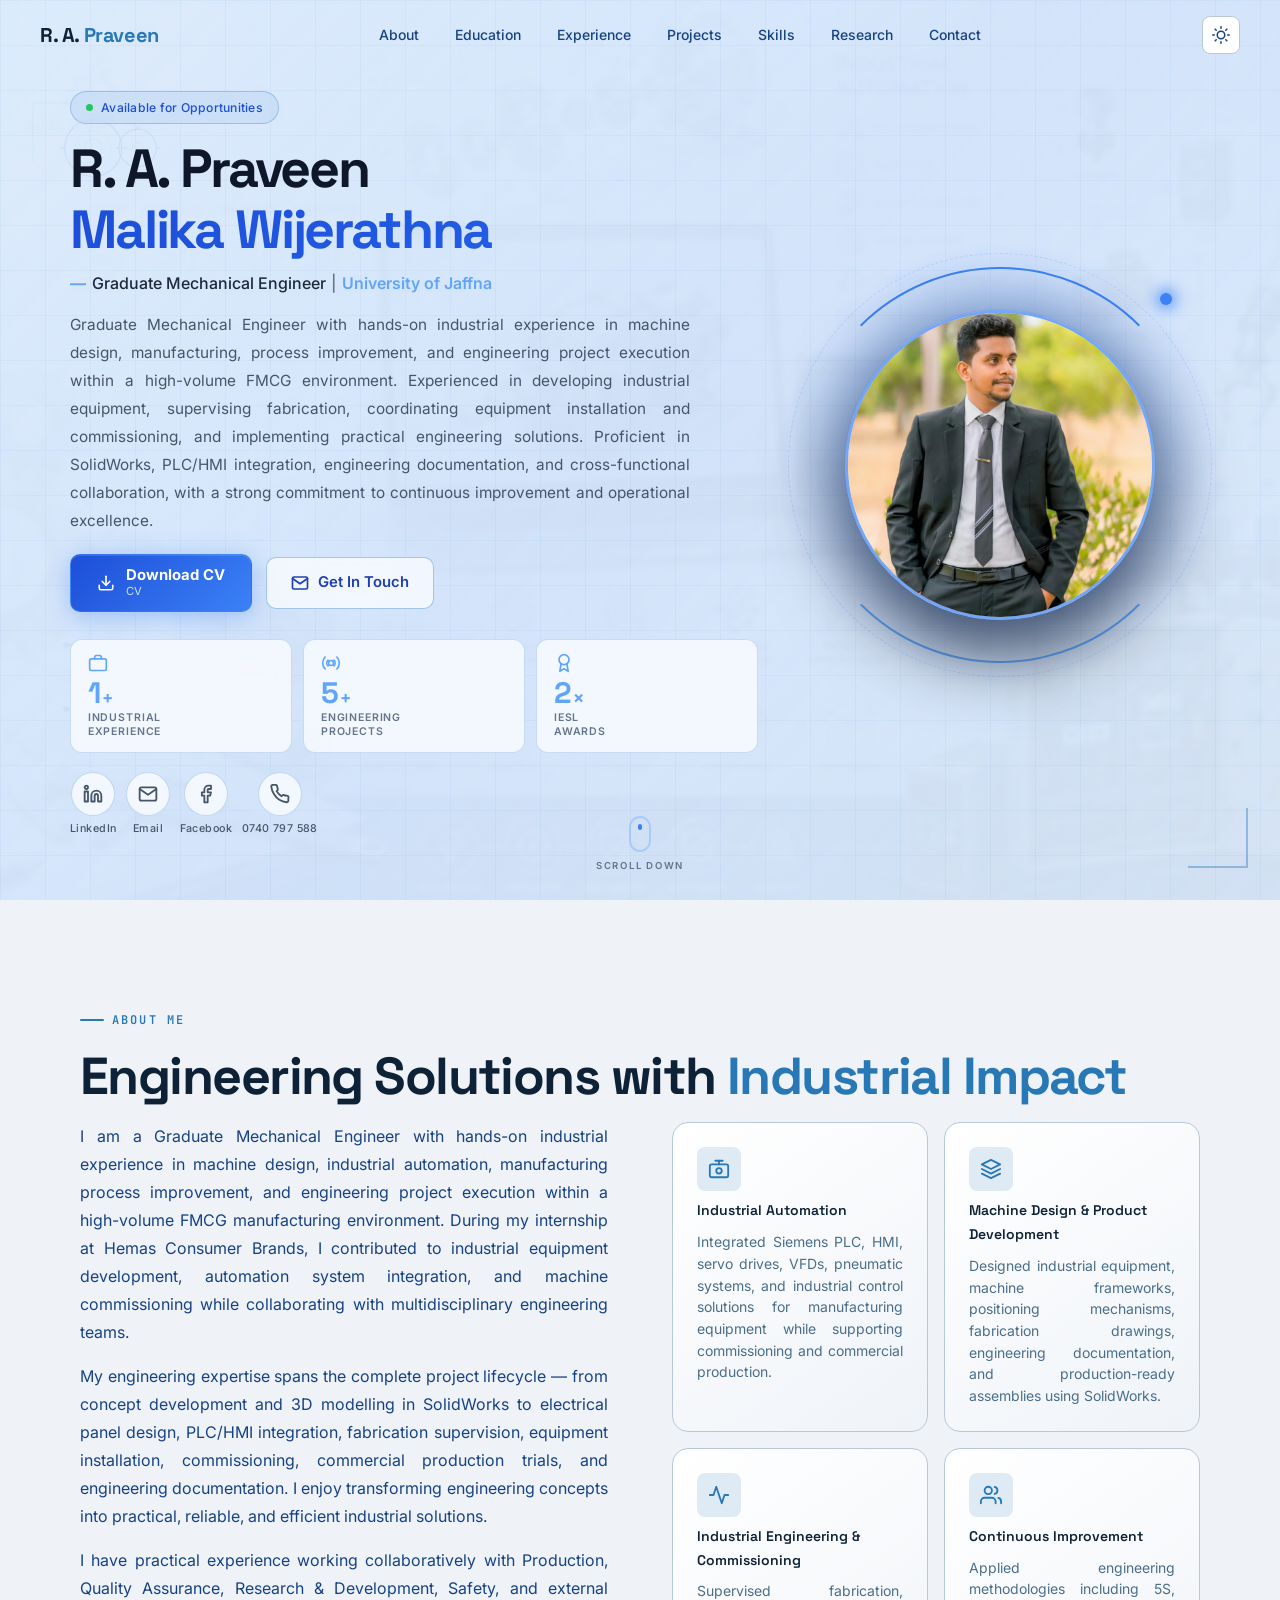
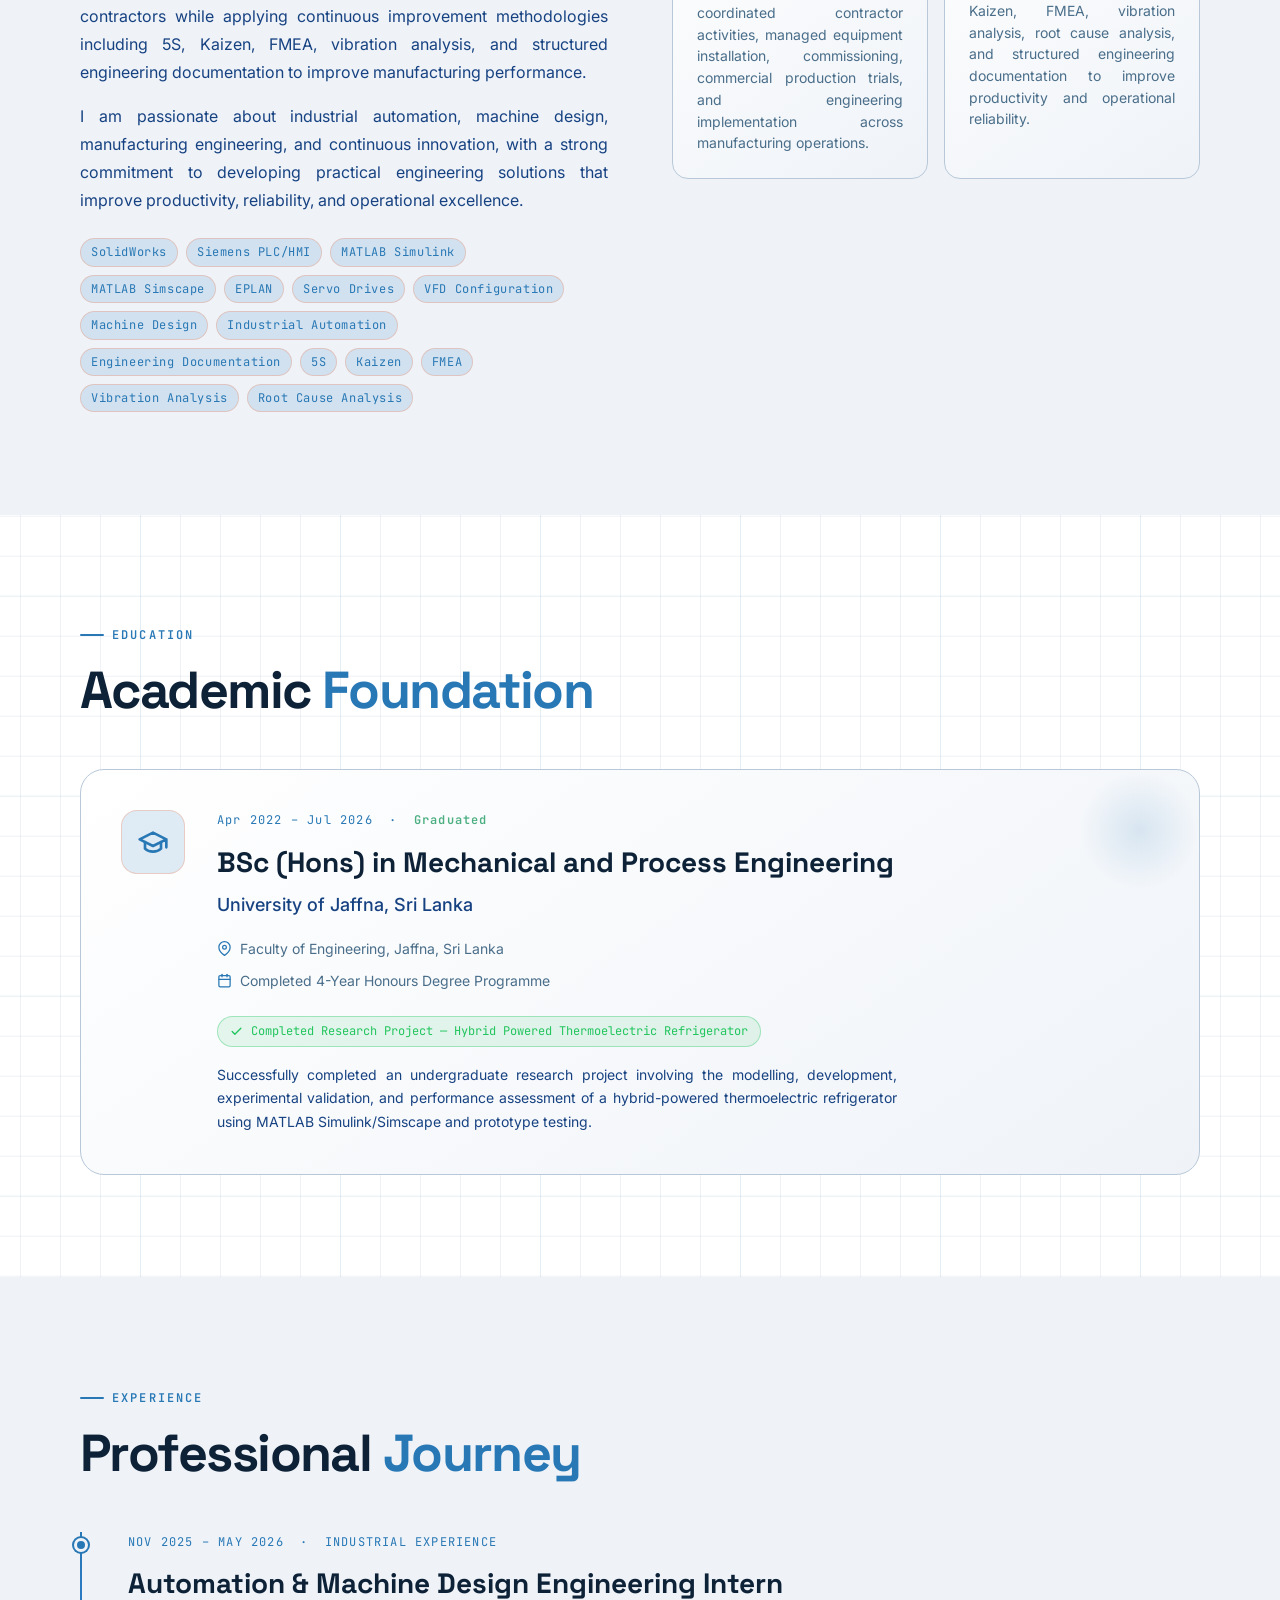
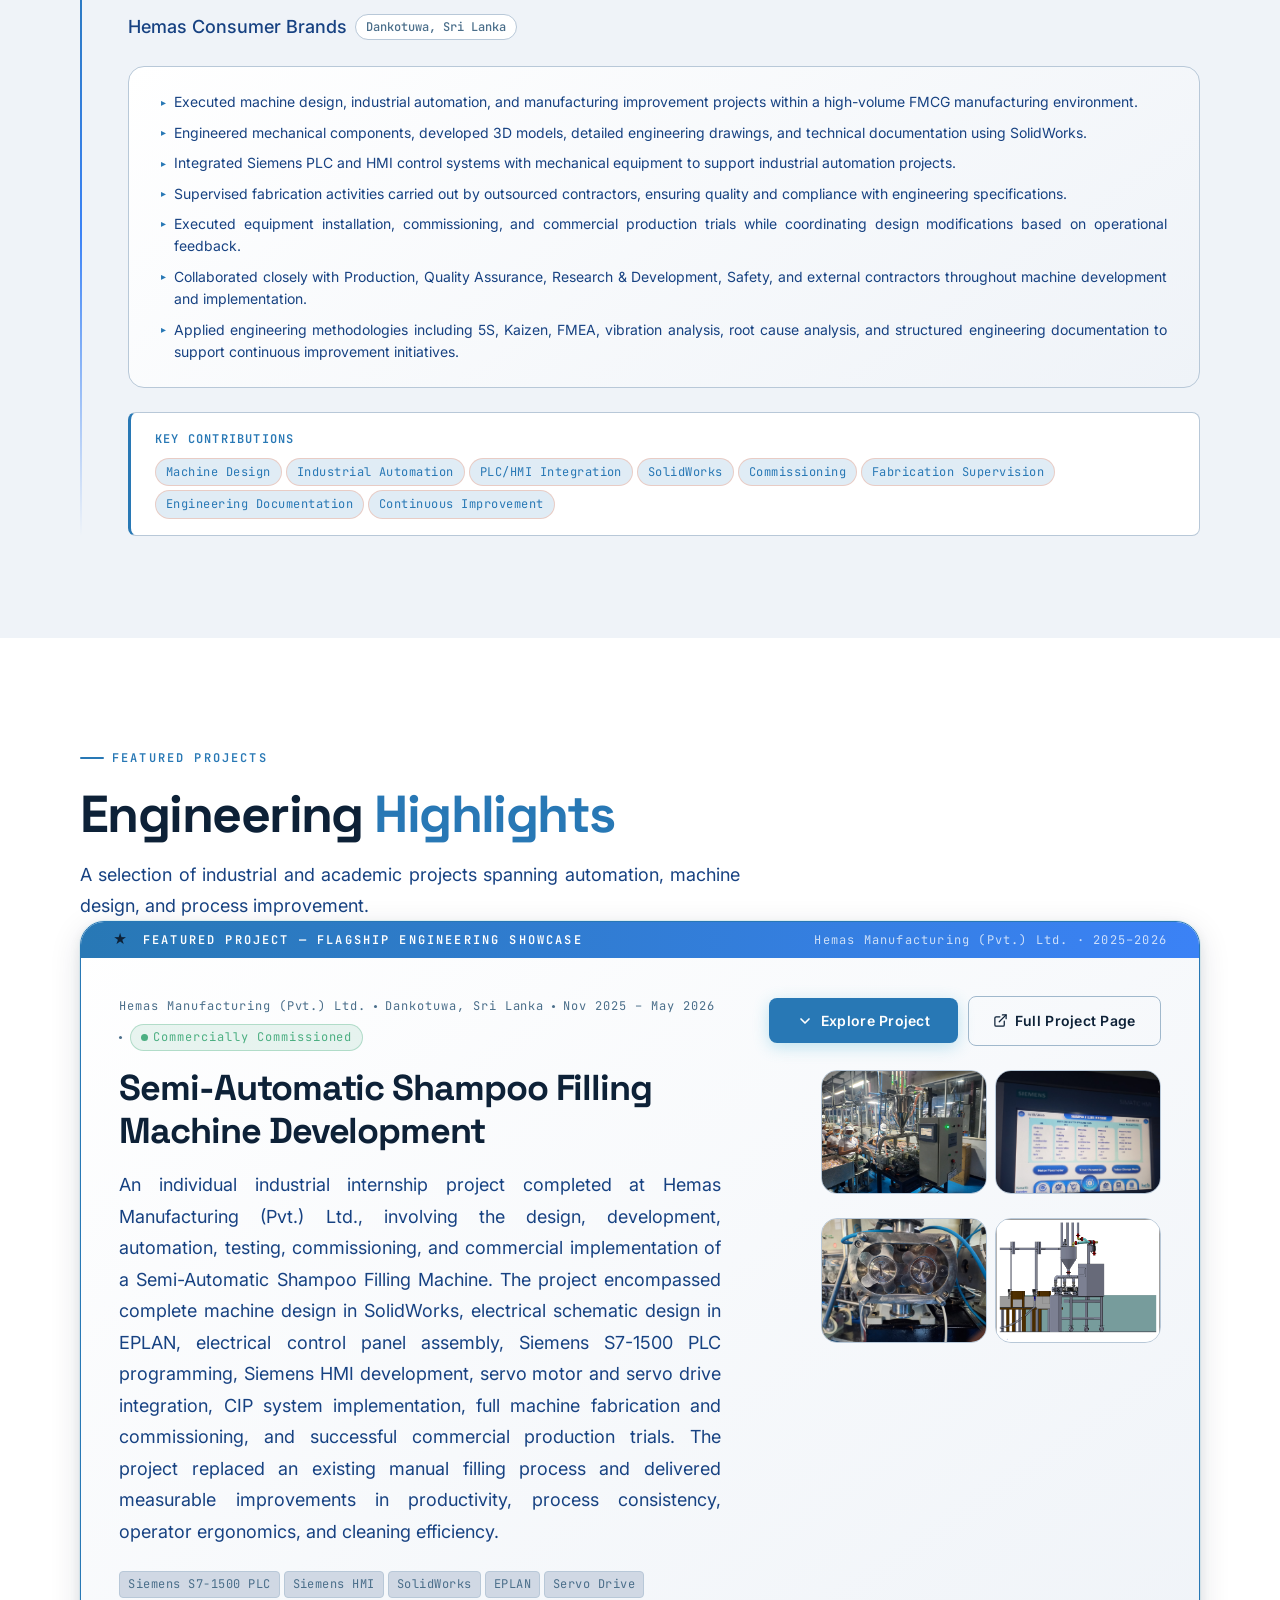
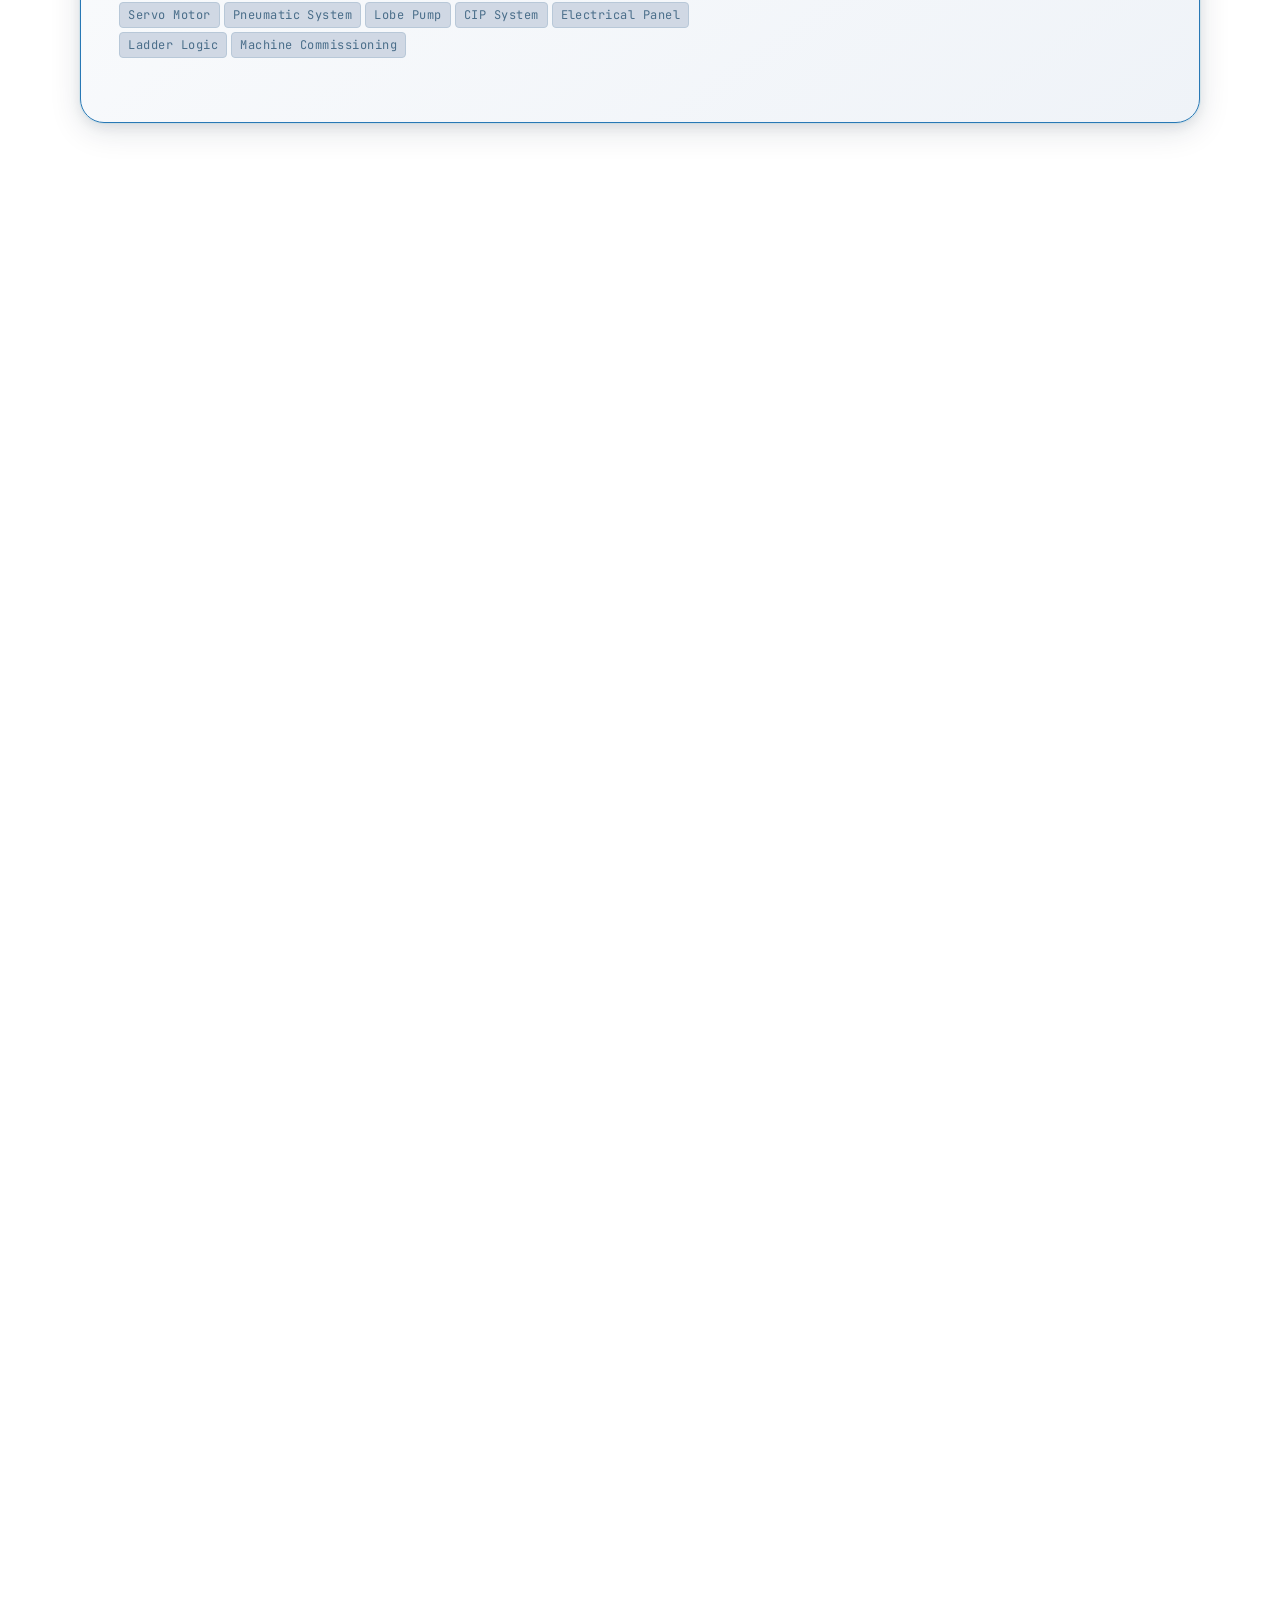
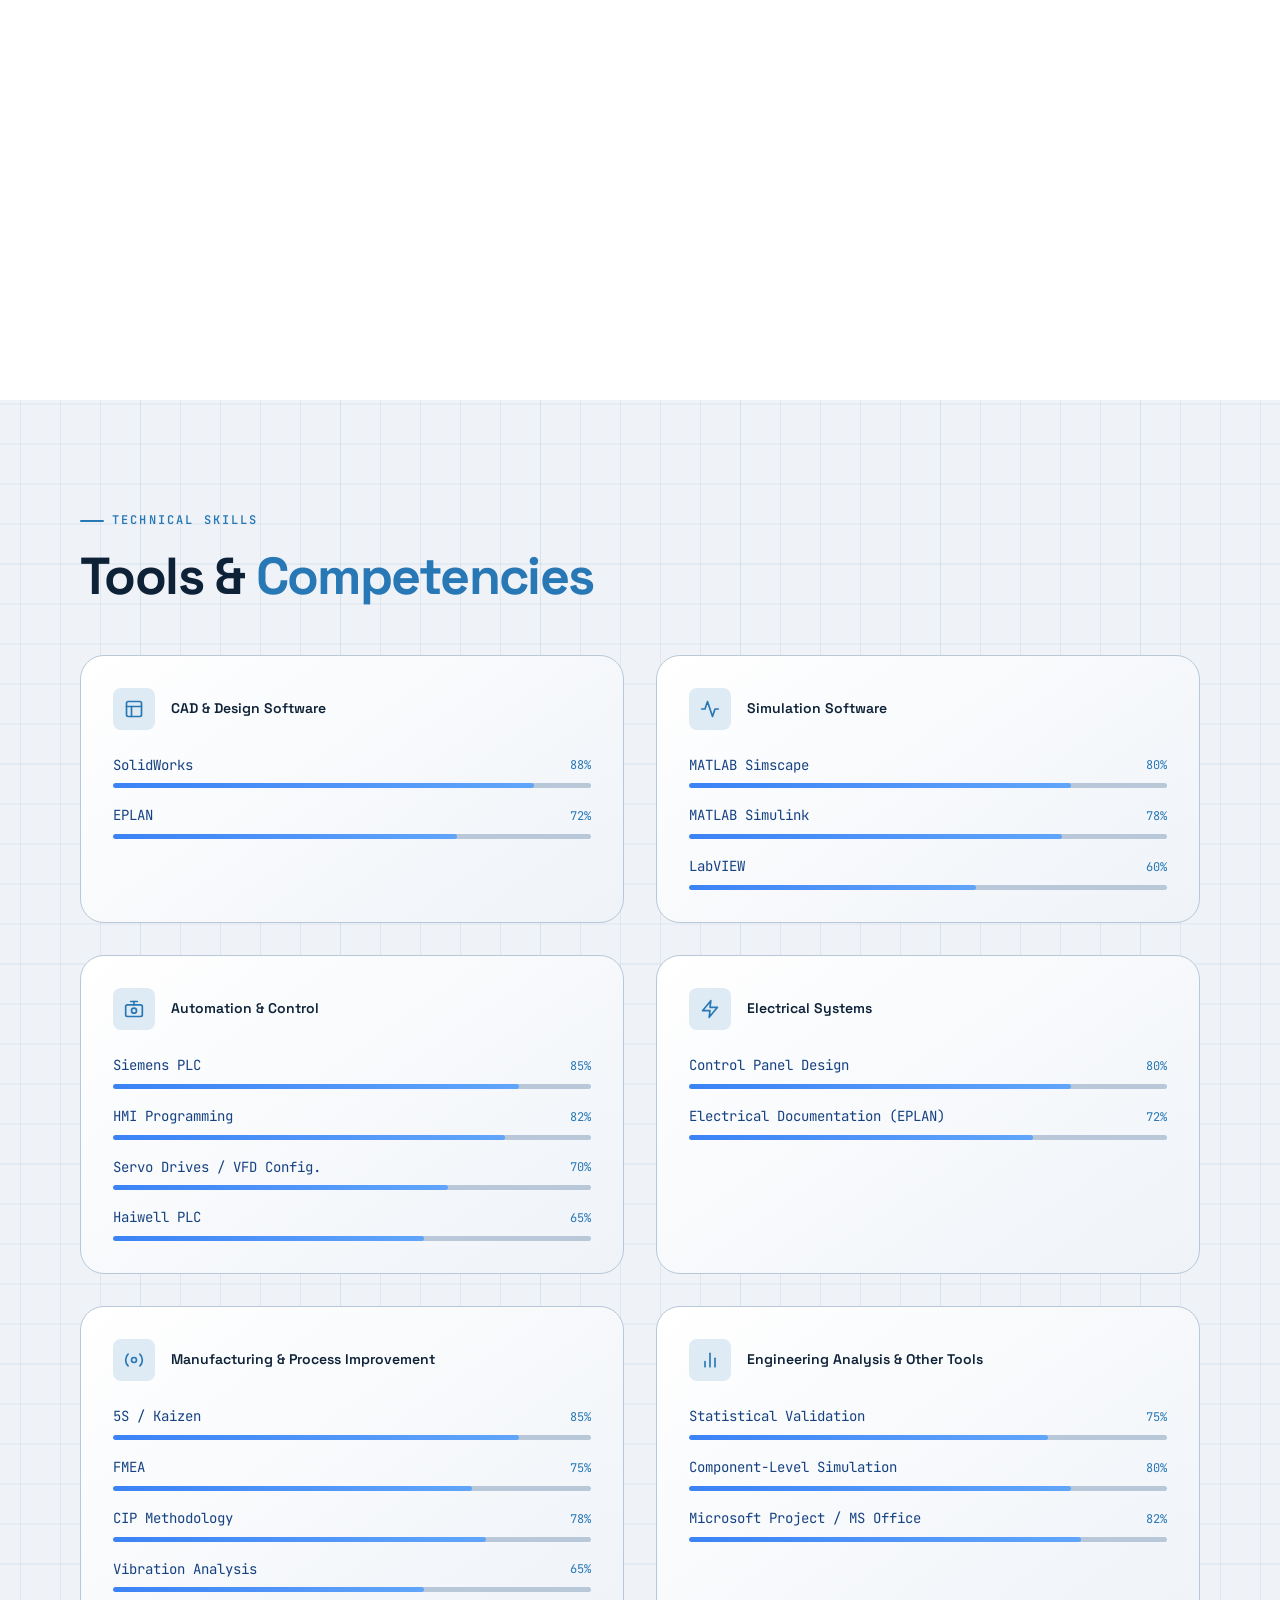
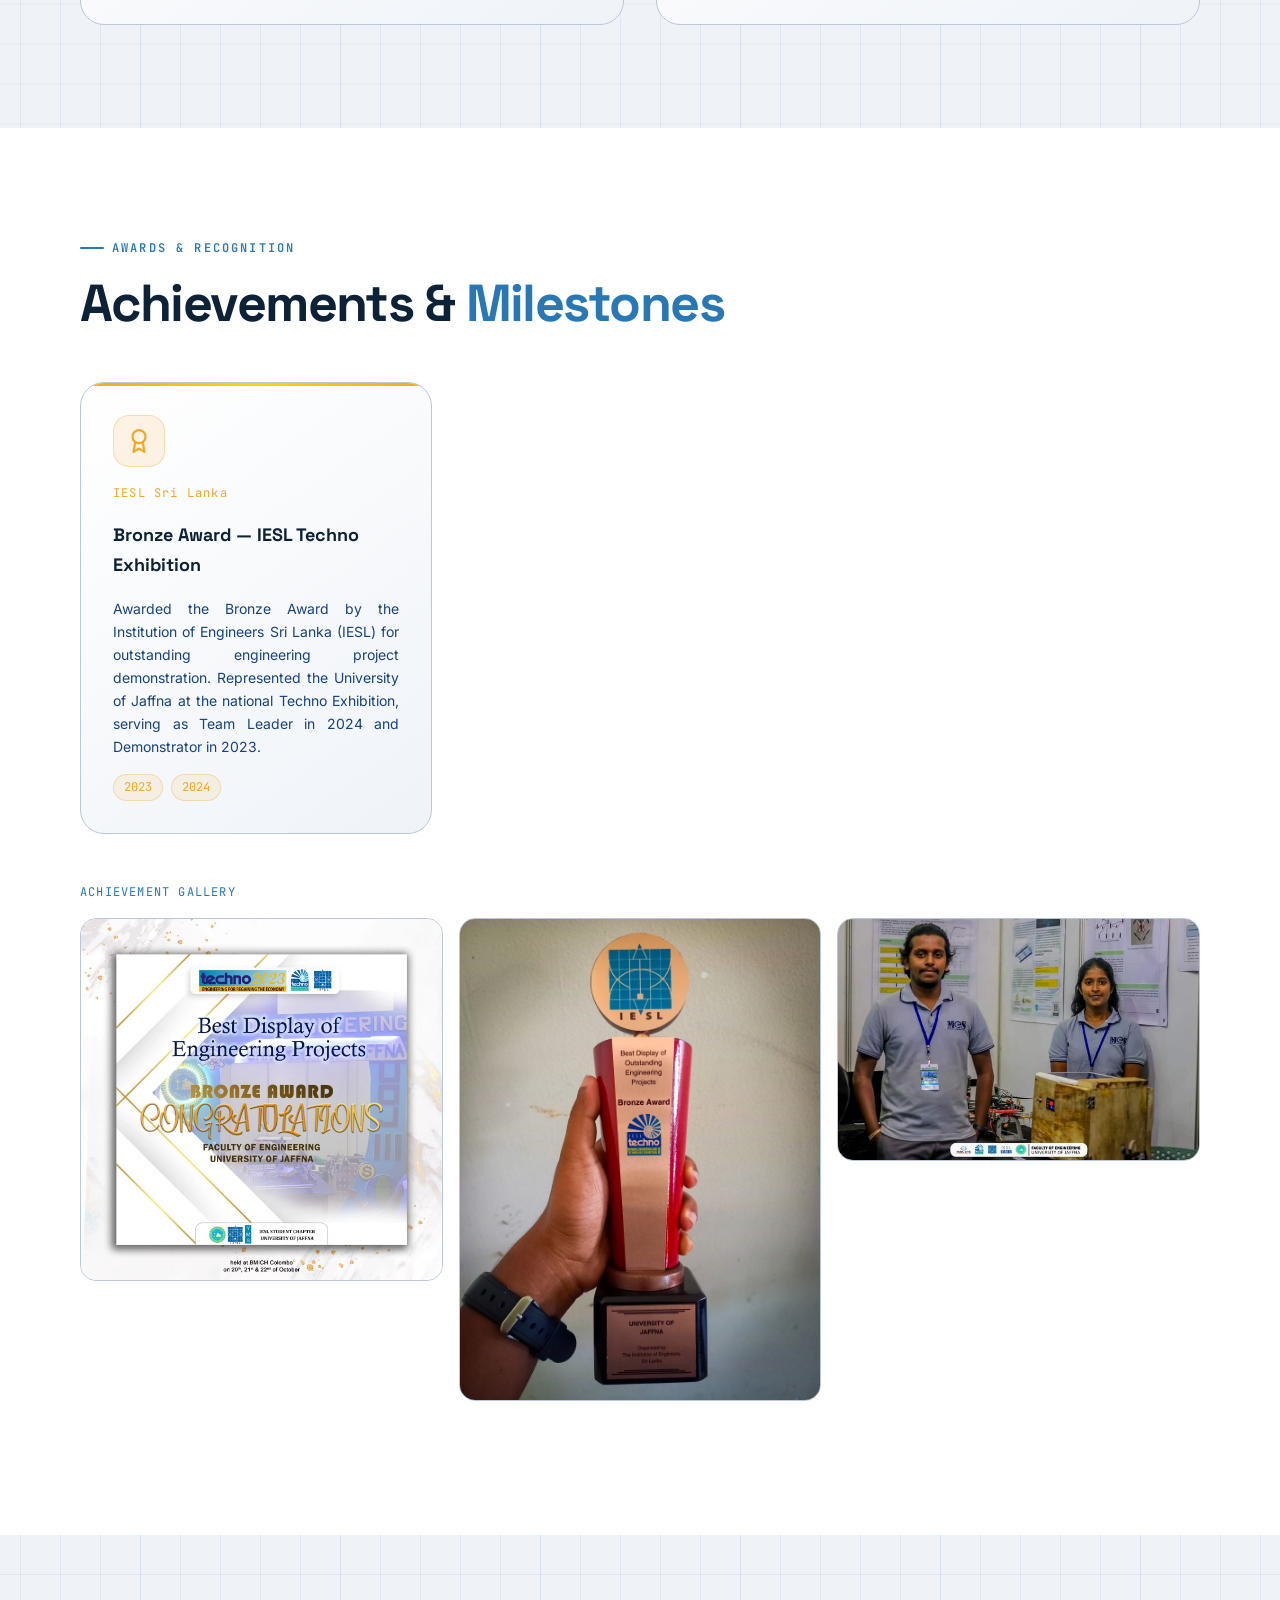
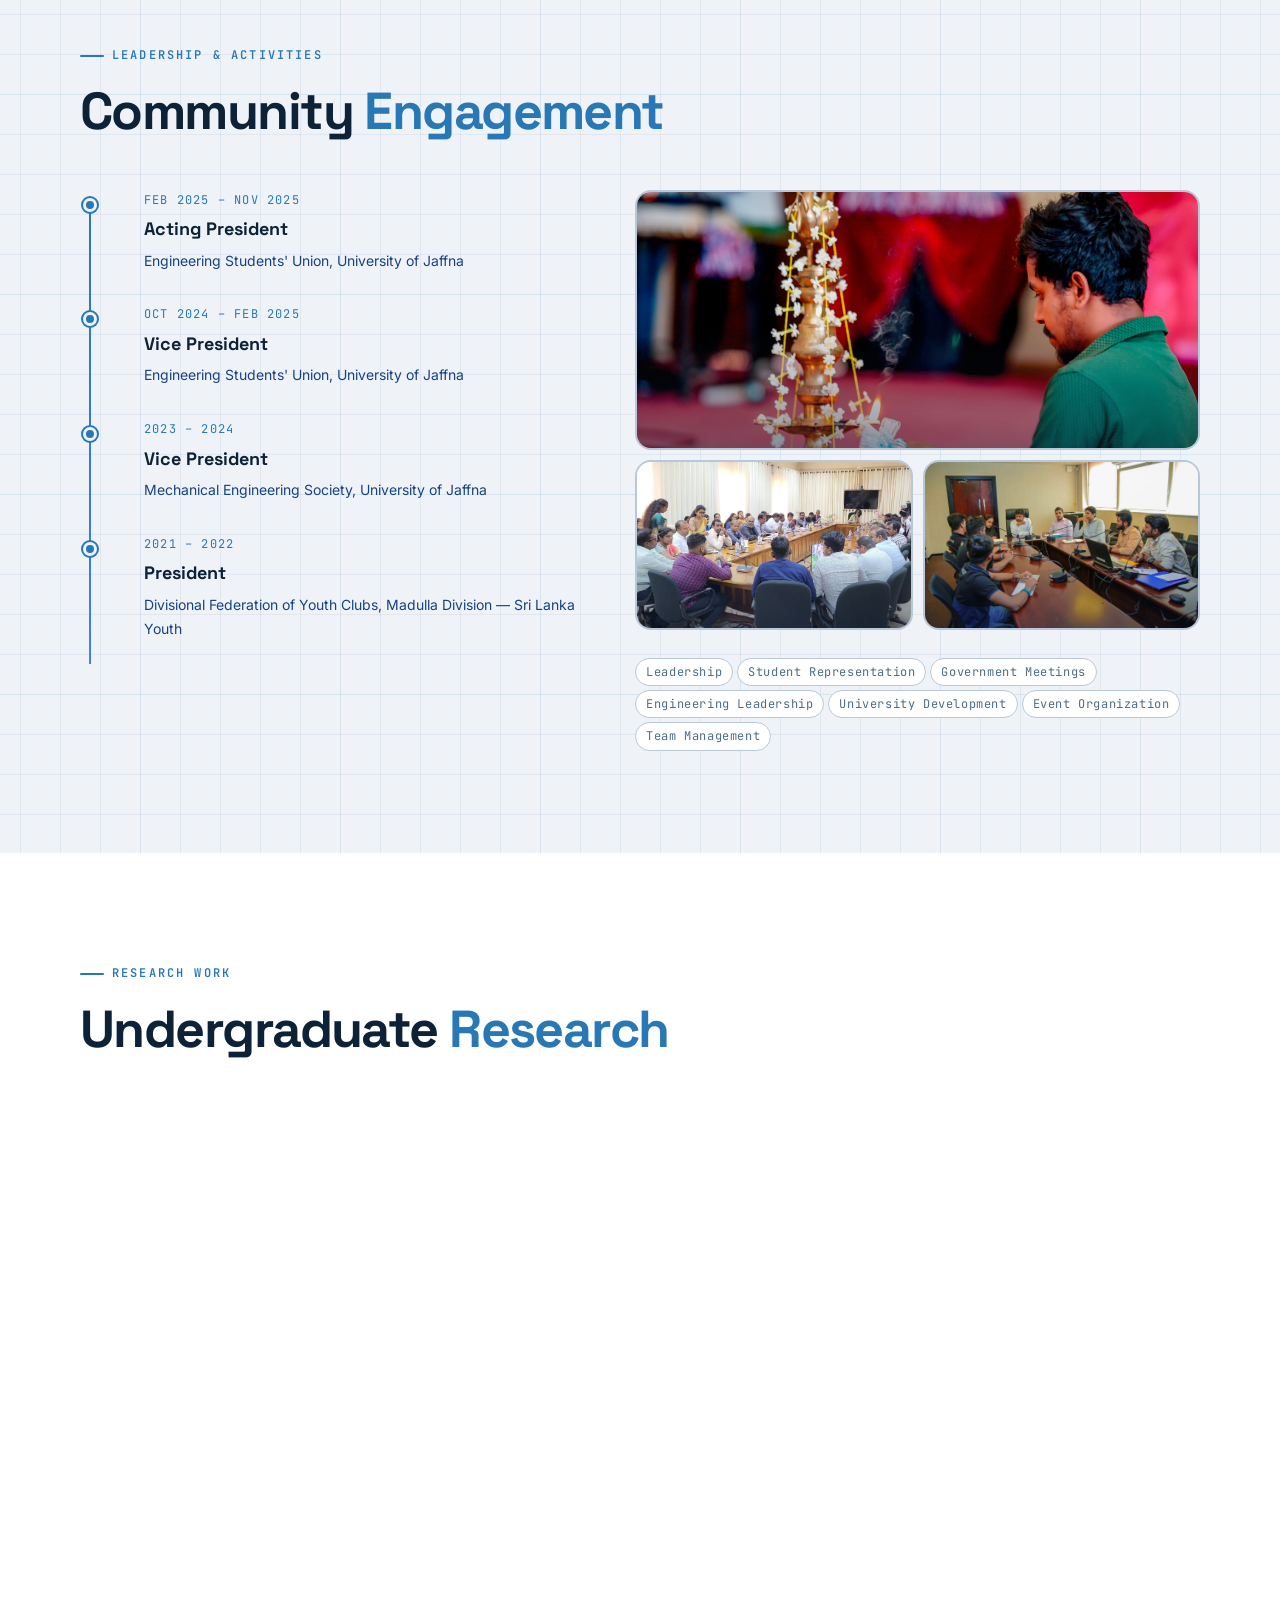
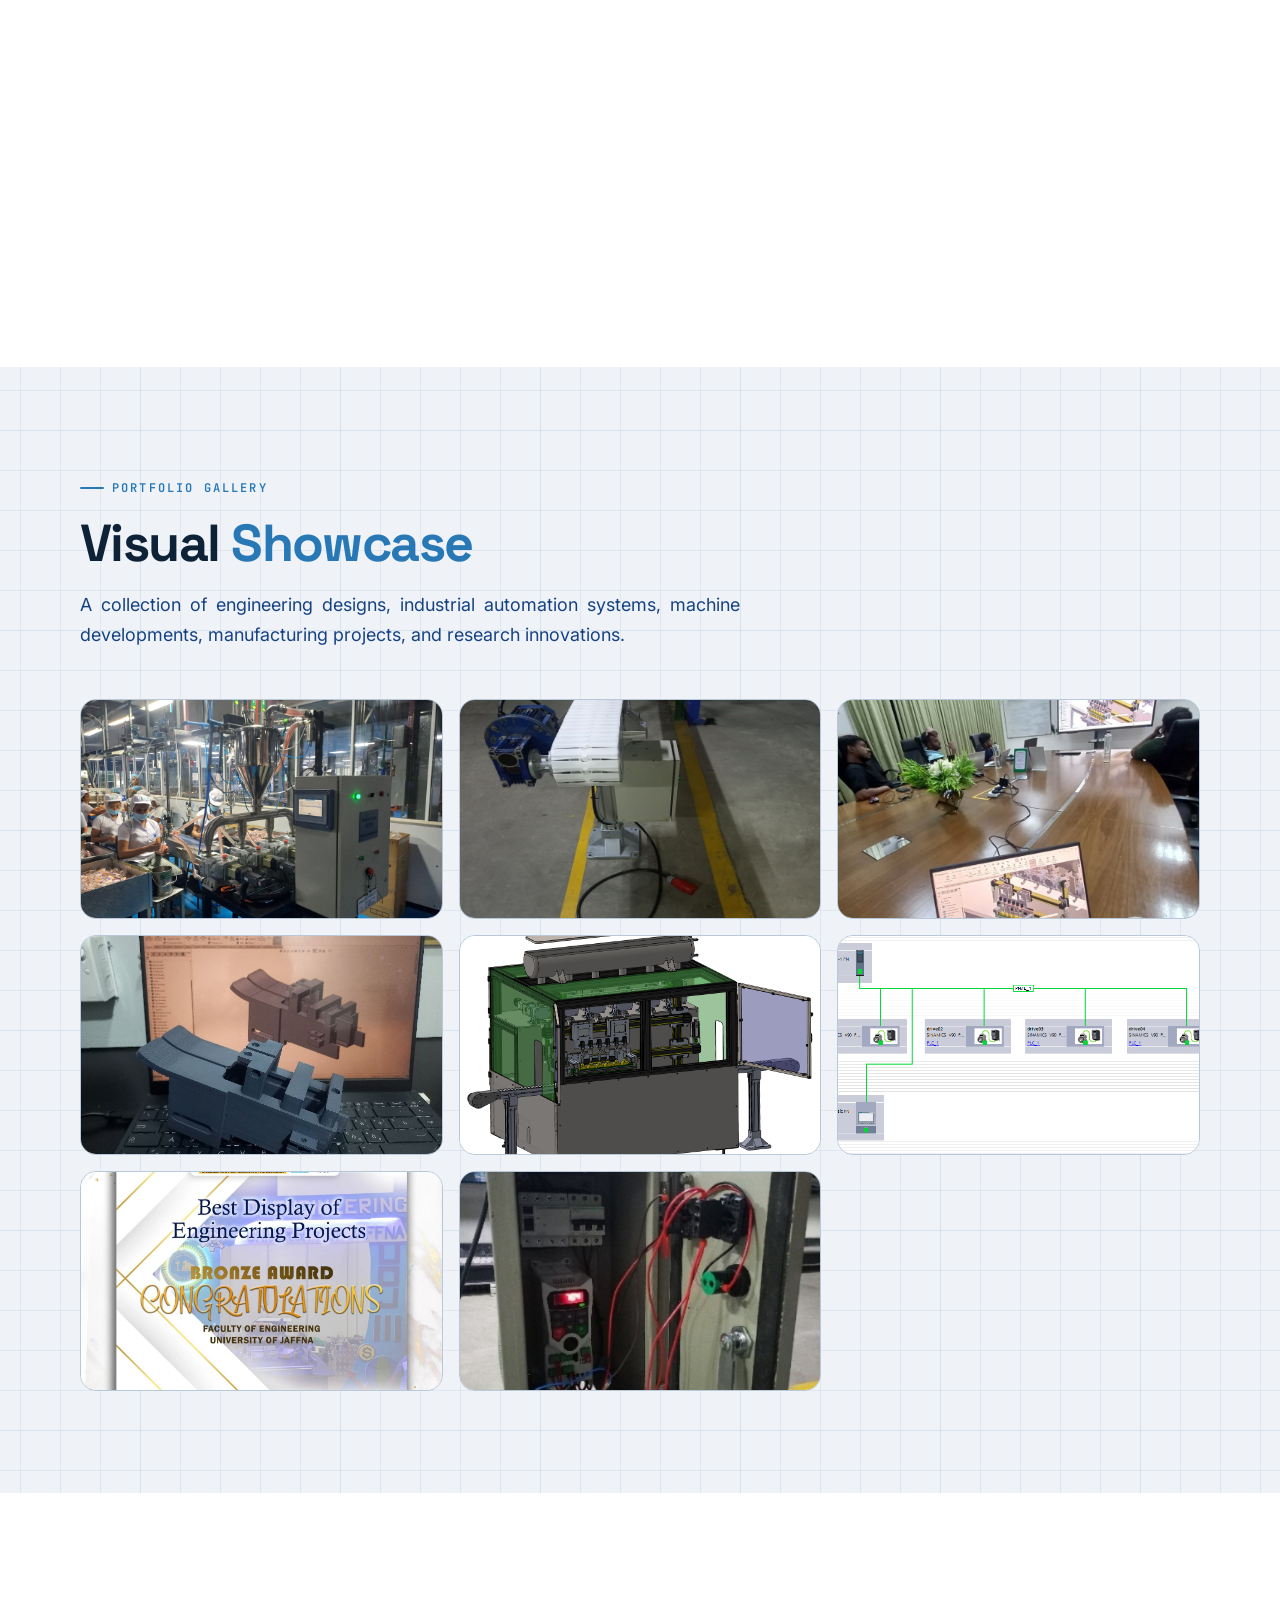
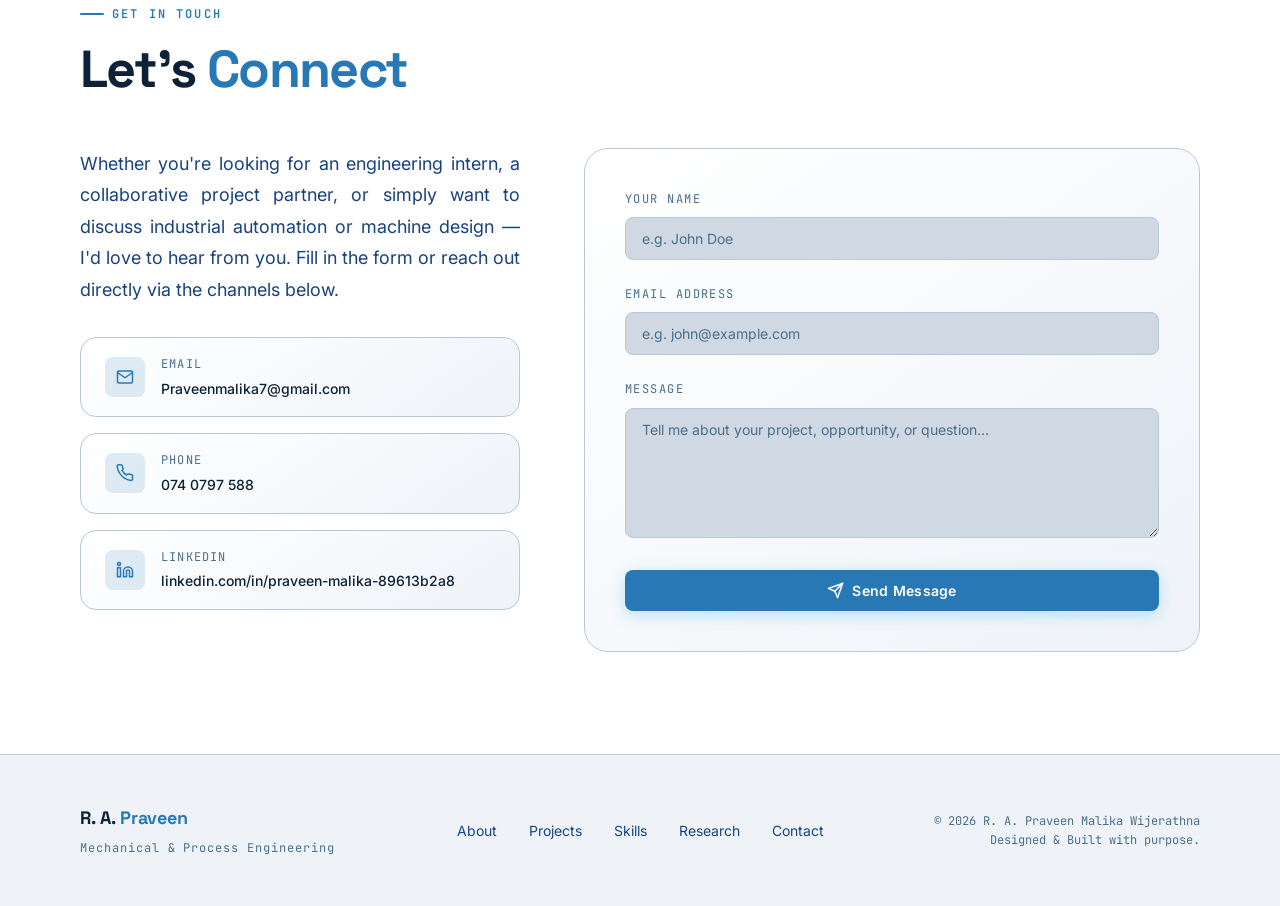
==== commit 62cb8abe: "Add cache busting to CV and DP links" ====
--- a/index.html
+++ b/index.html
@@ -174,7 +174,7 @@
 
             <!-- Buttons -->
             <div class="hero-btns">
-              <a href="CV_Praveen_new.pdf" class="hero-btn-primary" download="CV_Praveen_new.pdf" aria-label="Download CV as PDF">
+              <a href="CV_Praveen_new.pdf?v=20260827105824" class="hero-btn-primary" download="CV_Praveen_new.pdf?v=20260827105824" aria-label="Download CV as PDF">
                 <svg xmlns="http://www.w3.org/2000/svg" viewBox="0 0 24 24" fill="none" stroke="currentColor" stroke-width="2.2" stroke-linecap="round" stroke-linejoin="round" aria-hidden="true"><path d="M21 15v4a2 2 0 0 1-2 2H5a2 2 0 0 1-2-2v-4"/><polyline points="7 10 12 15 17 10"/><line x1="12" y1="15" x2="12" y2="3"/></svg>
                 <div class="hero-btn-label">
                   <strong>Download CV</strong>
@@ -250,7 +250,7 @@
               <div class="hero-profile-ring hero-ring-outer"></div>
               <div class="hero-profile-ring hero-ring-mid"></div>
               <div class="hero-profile-img-wrap">
-                <img src="dp.jpeg" alt="R. A. Praveen Malika Wijerathna" class="hero-profile-img" />
+                <img src="dp.jpeg?v=20260827105824" alt="R. A. Praveen Malika Wijerathna" class="hero-profile-img" />
               </div>
               <div class="hero-orbit-dot"></div>
             </div>
